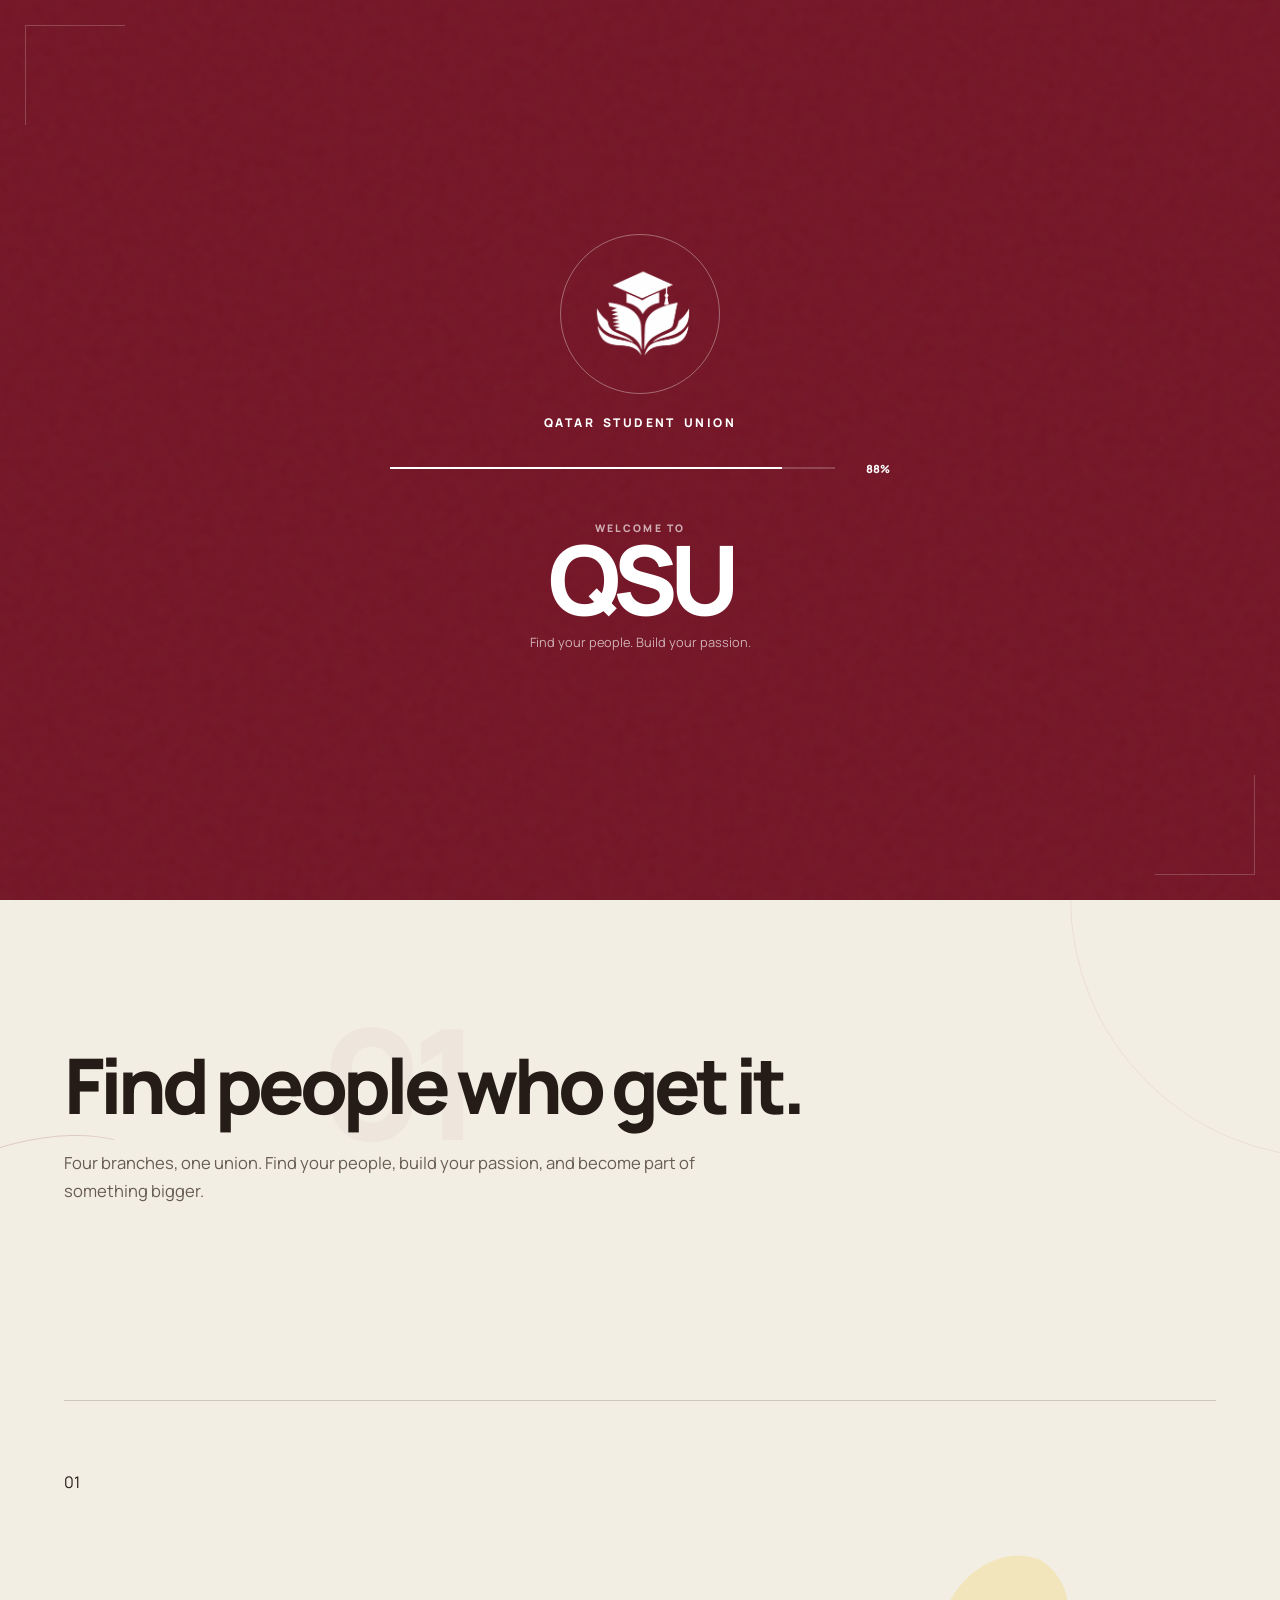
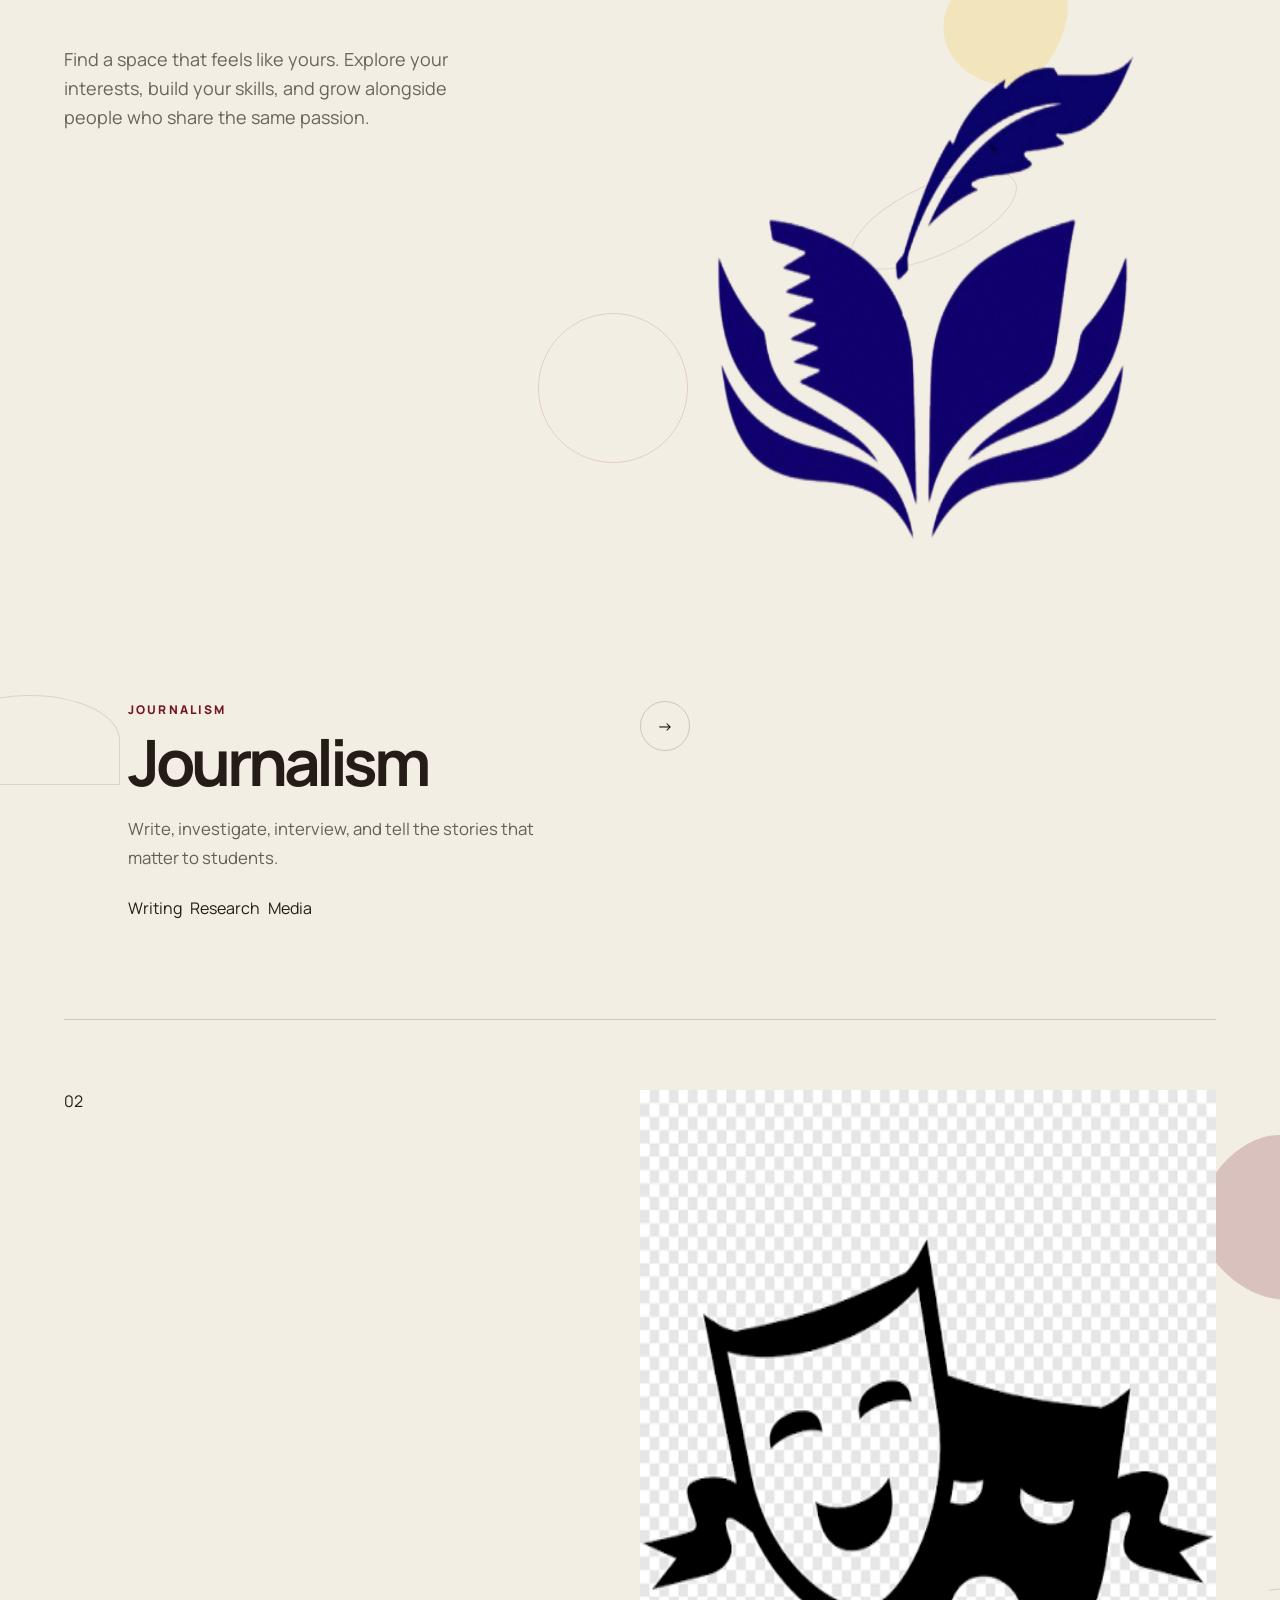
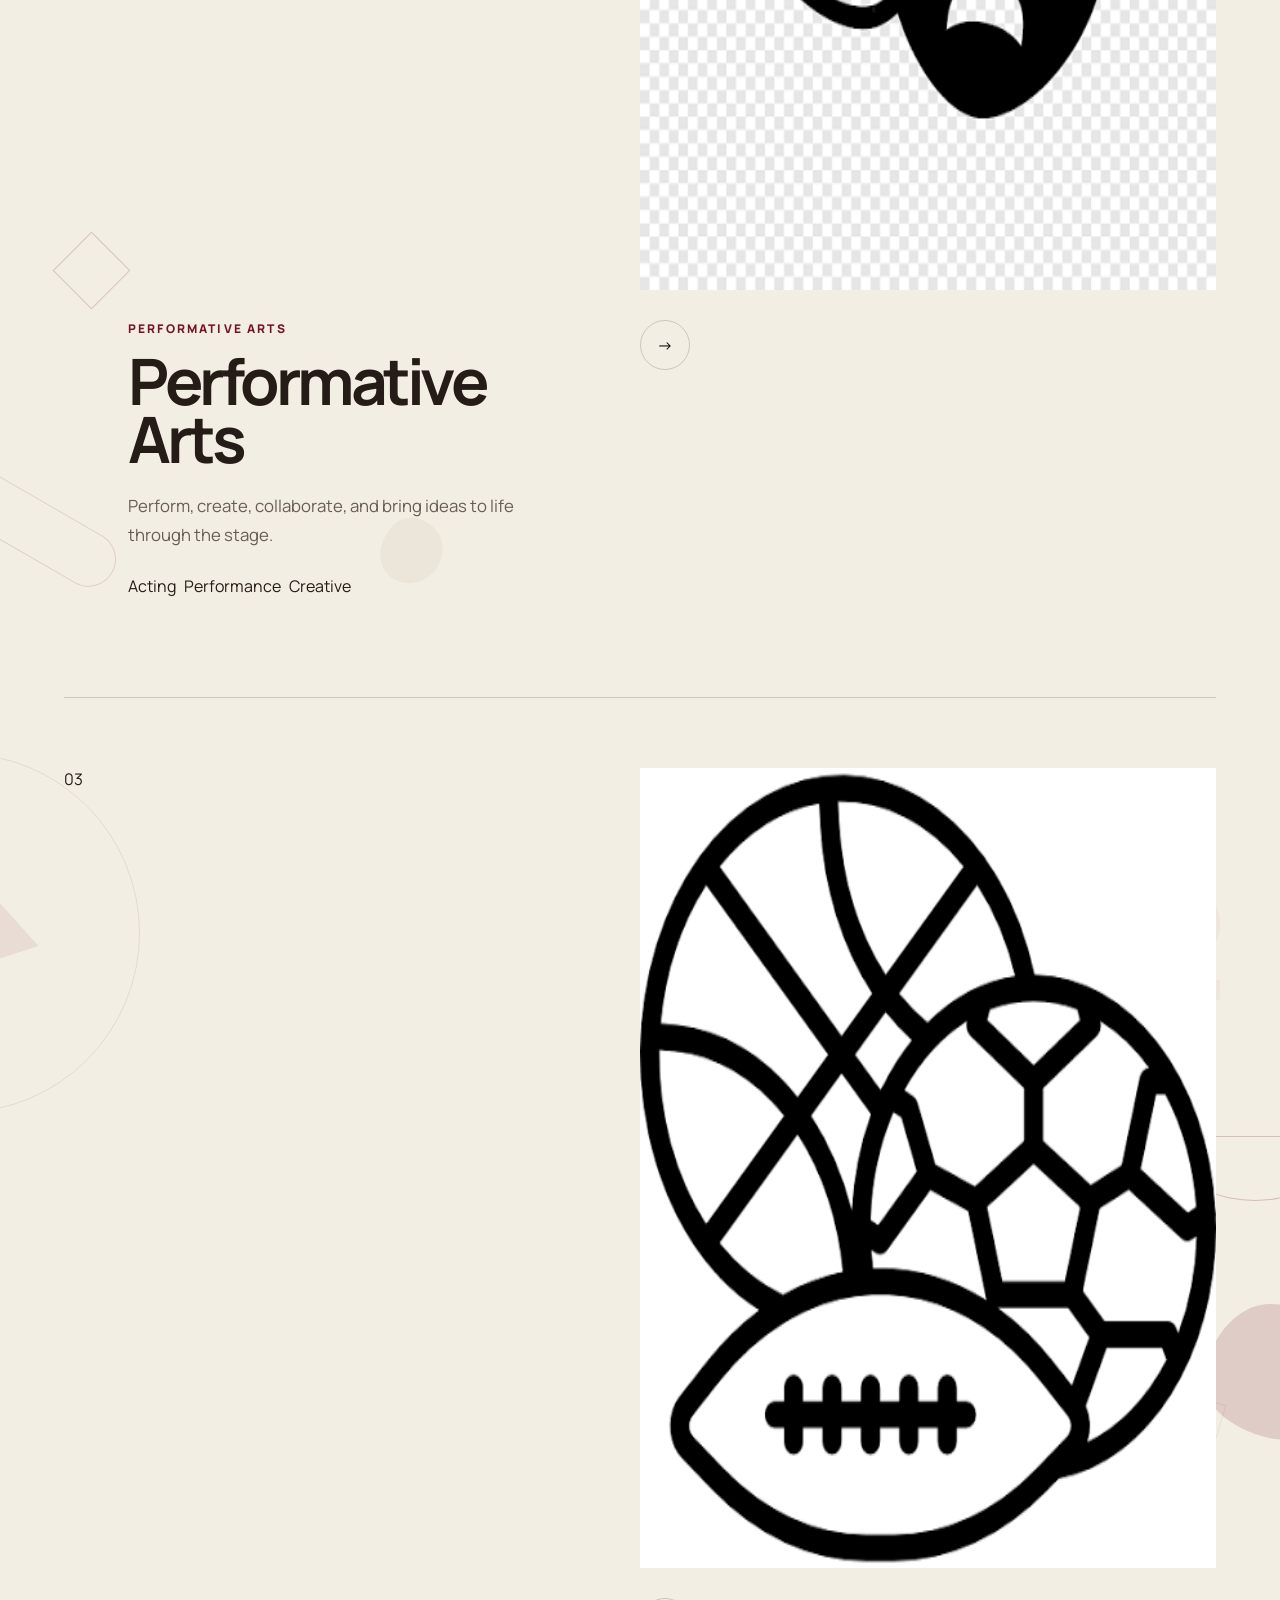
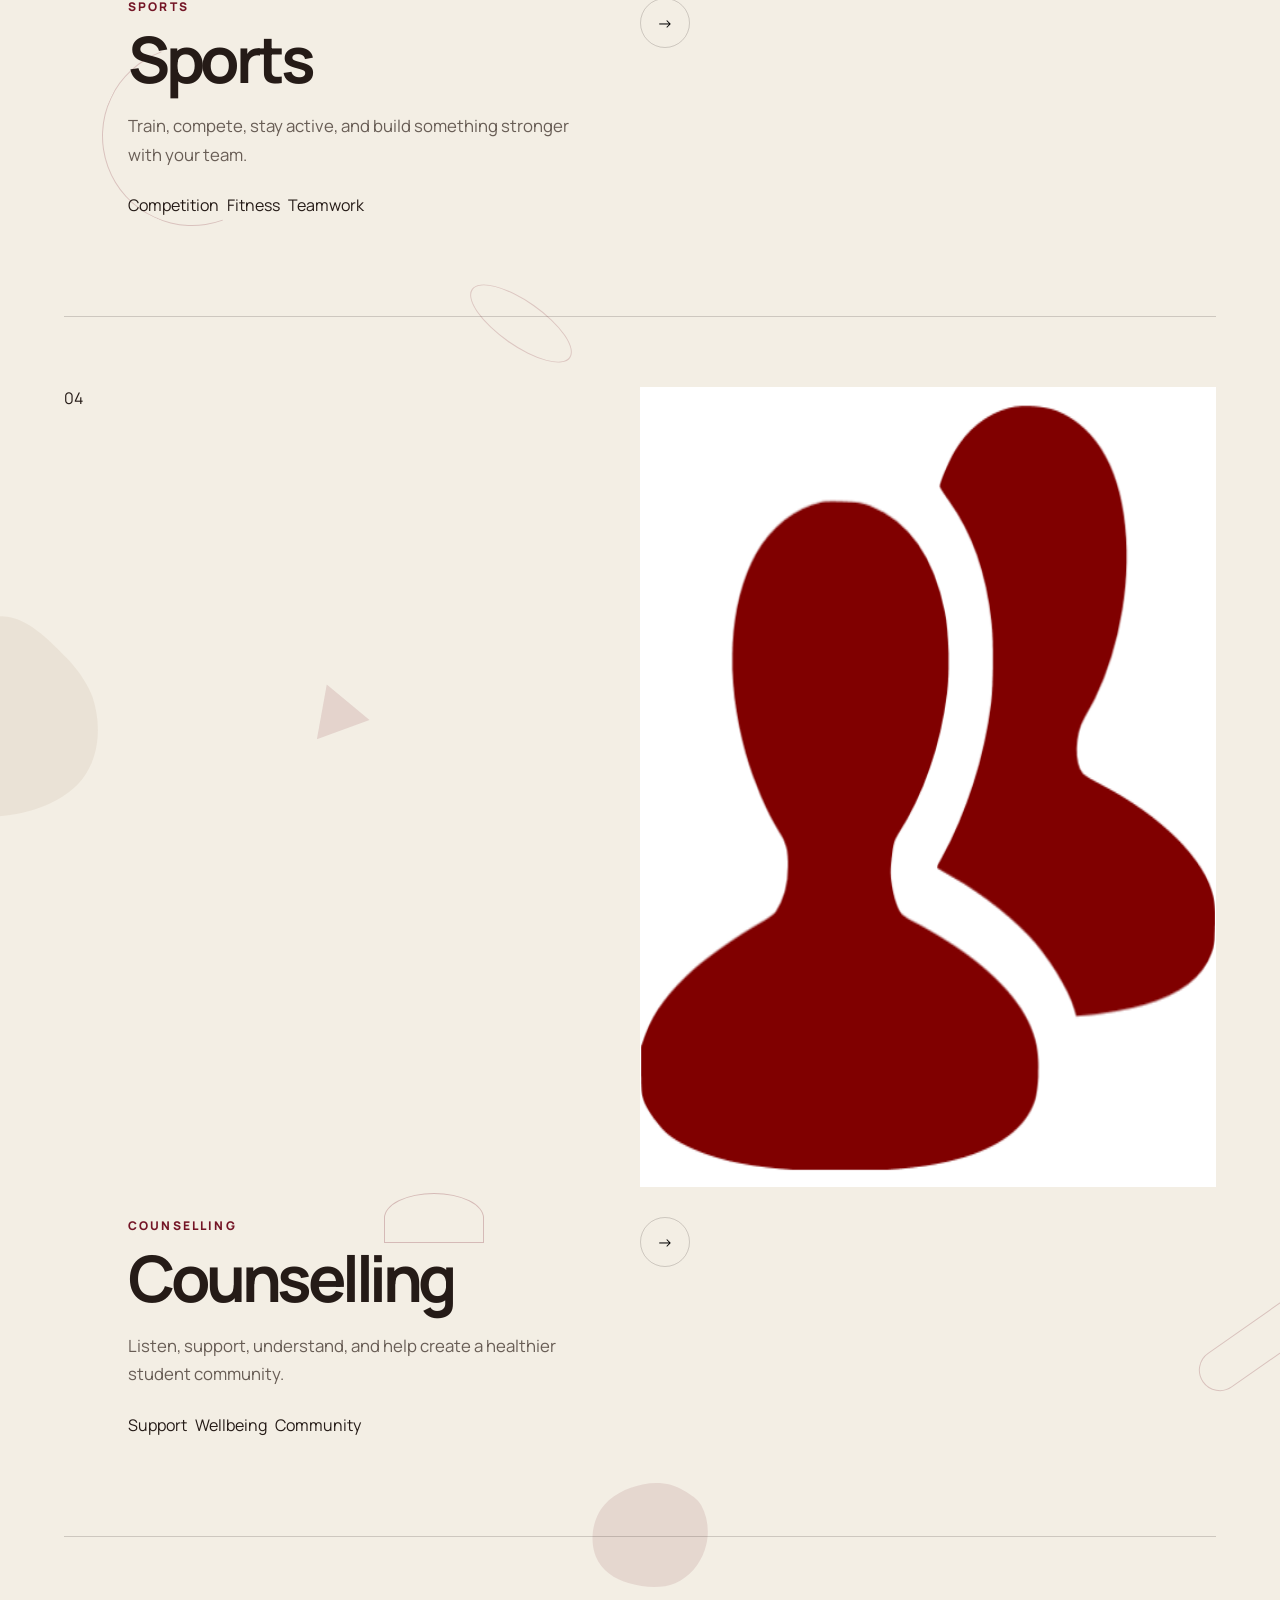
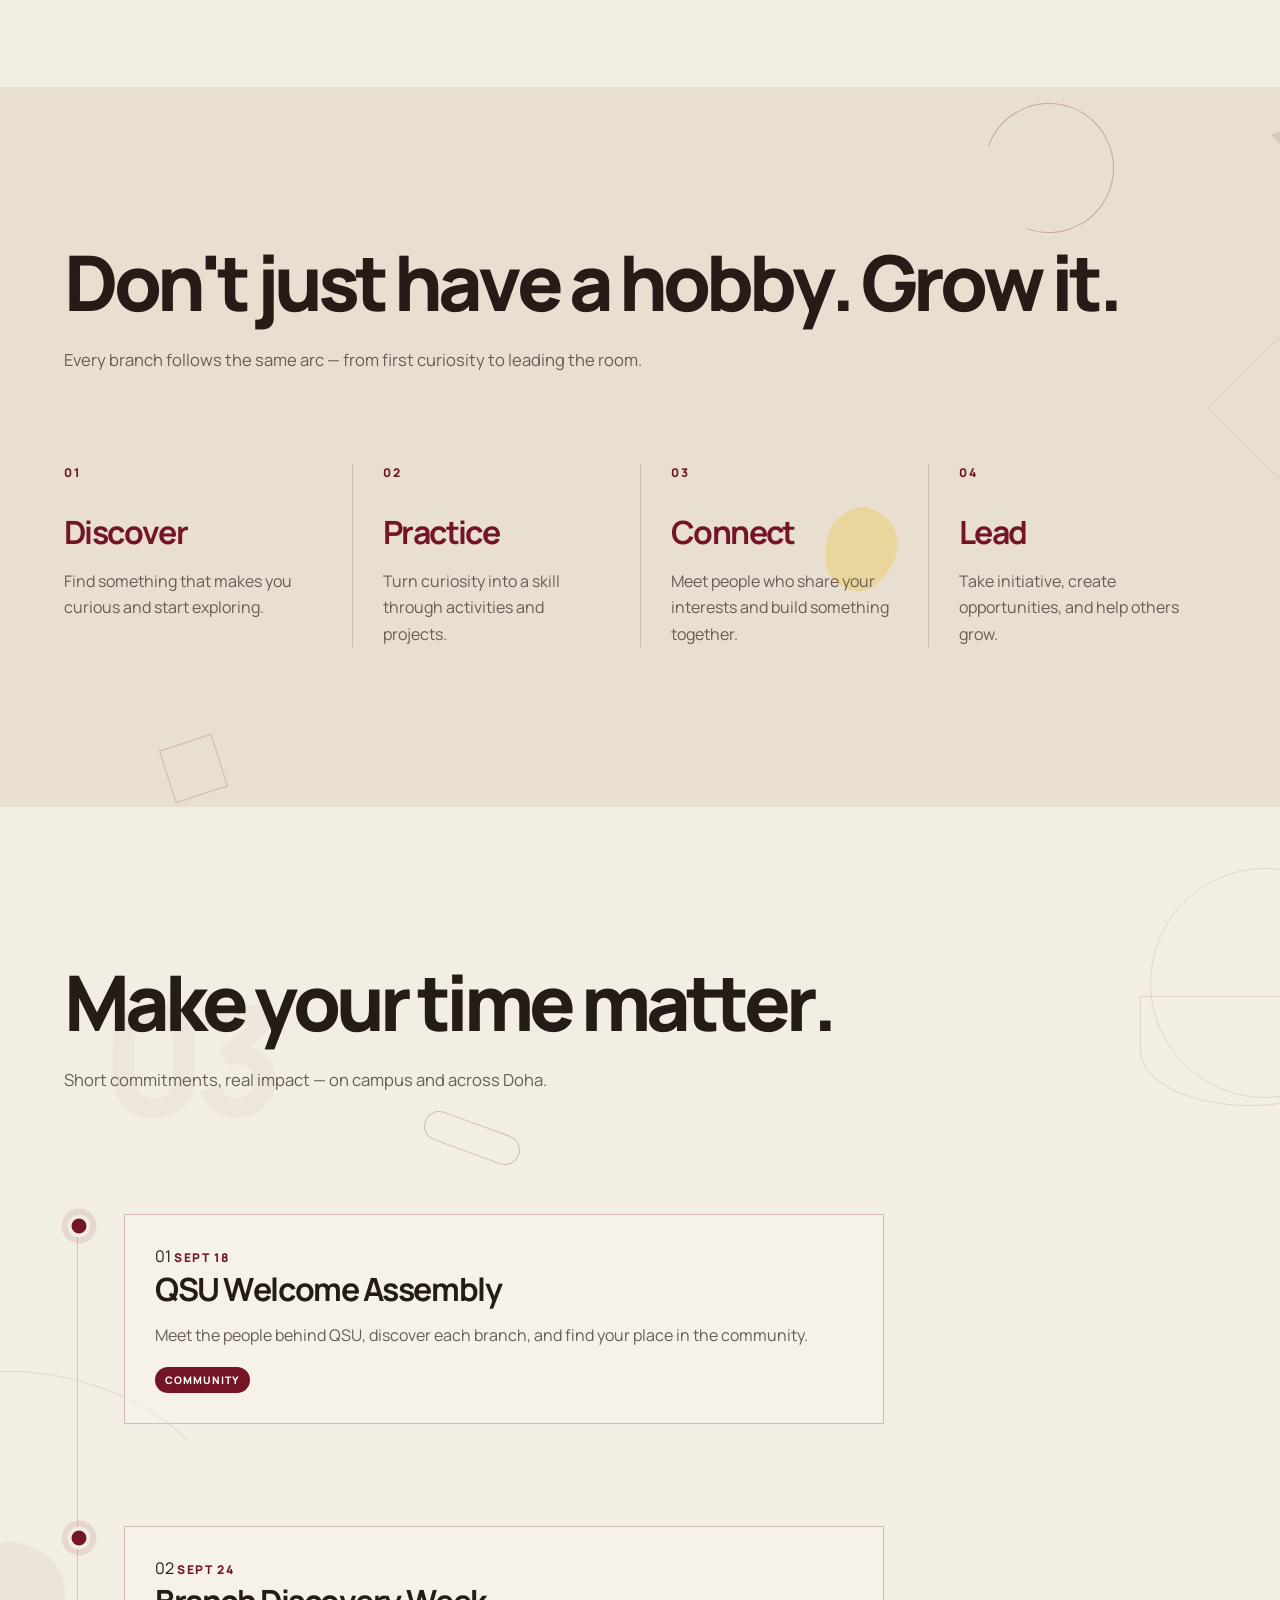
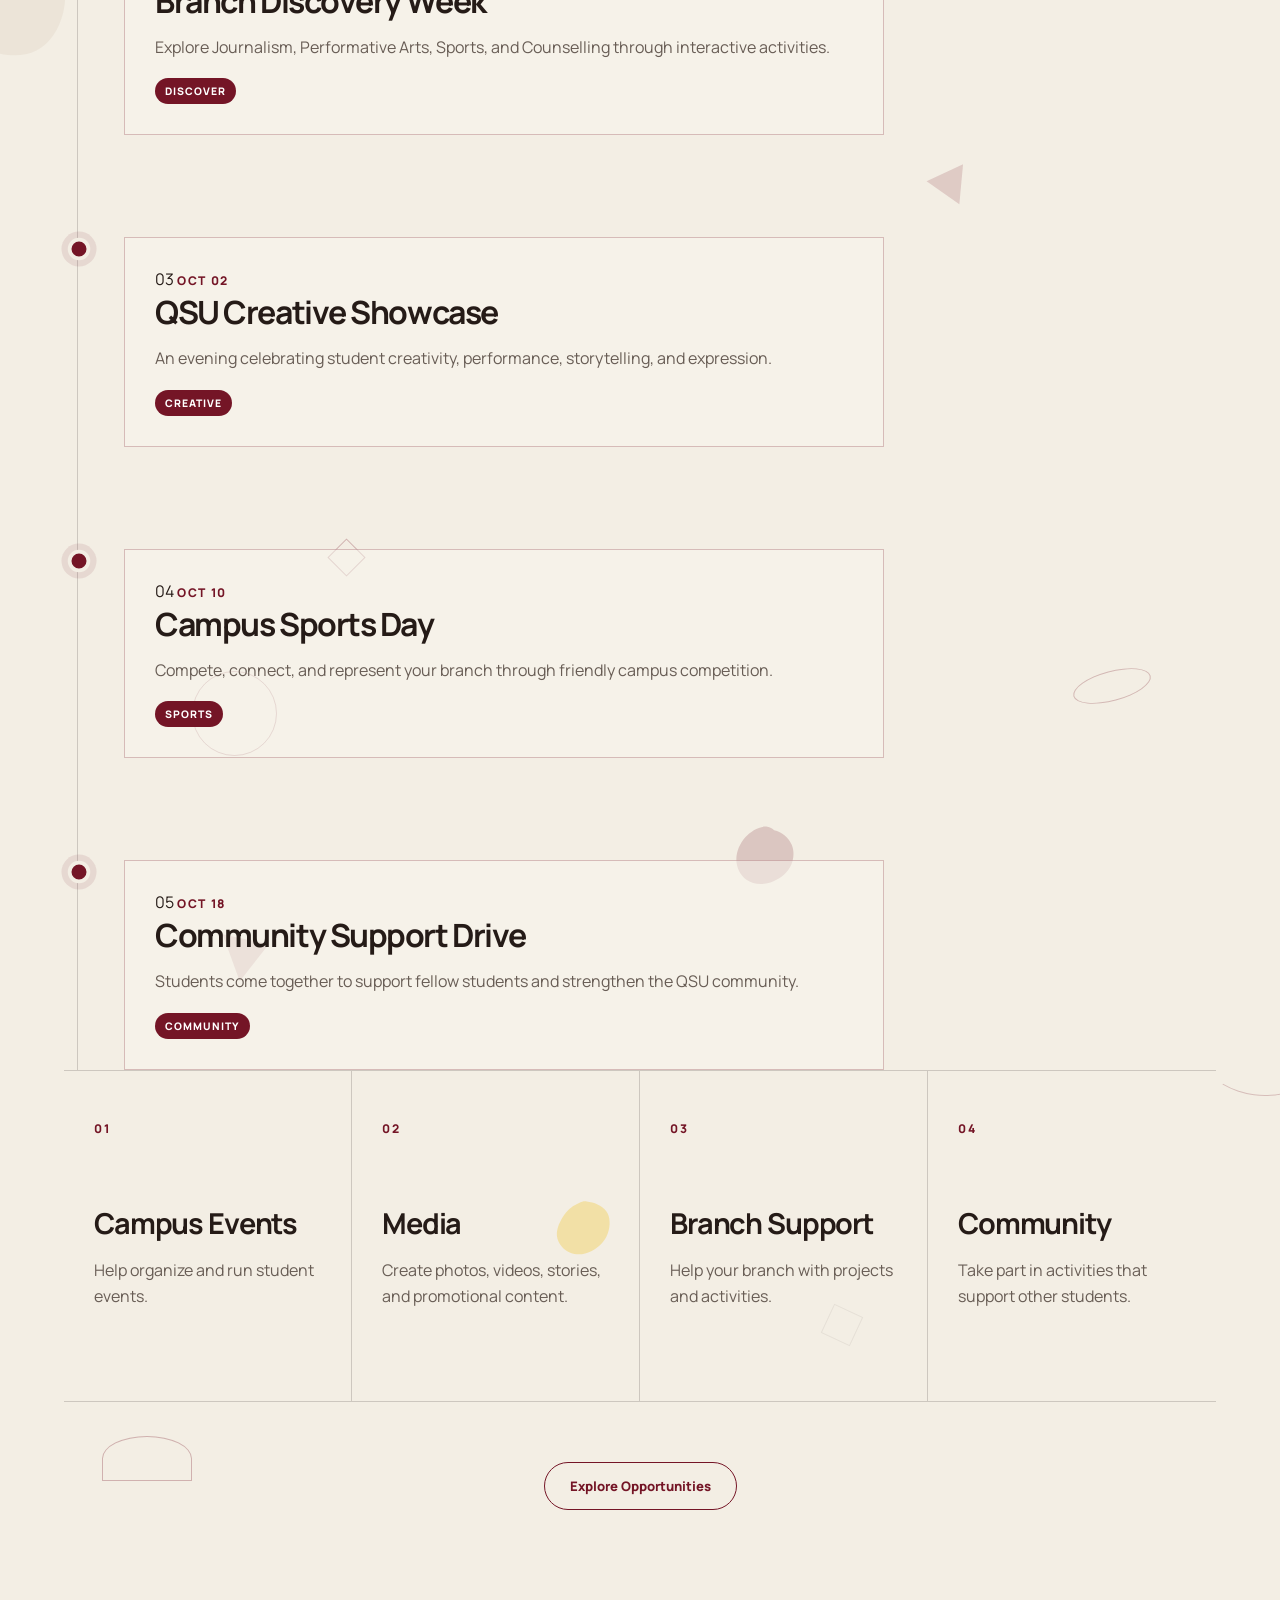
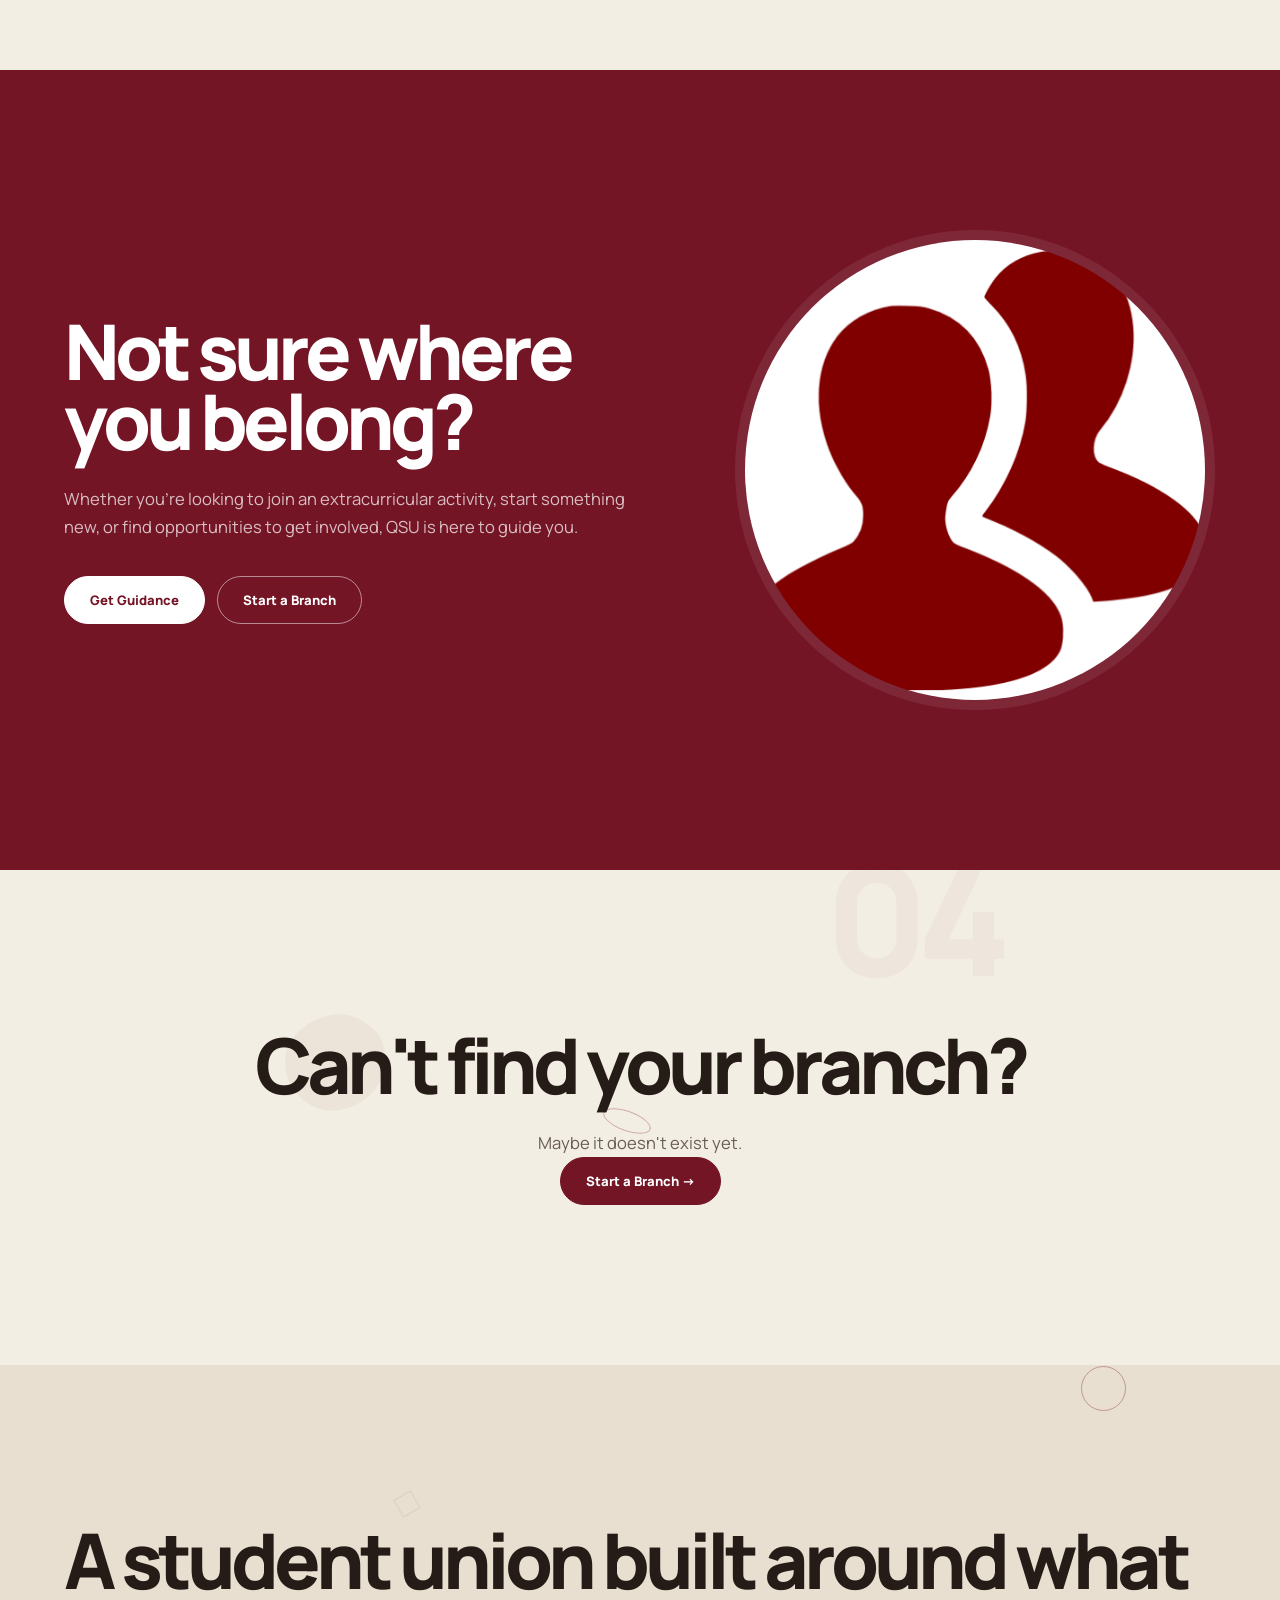
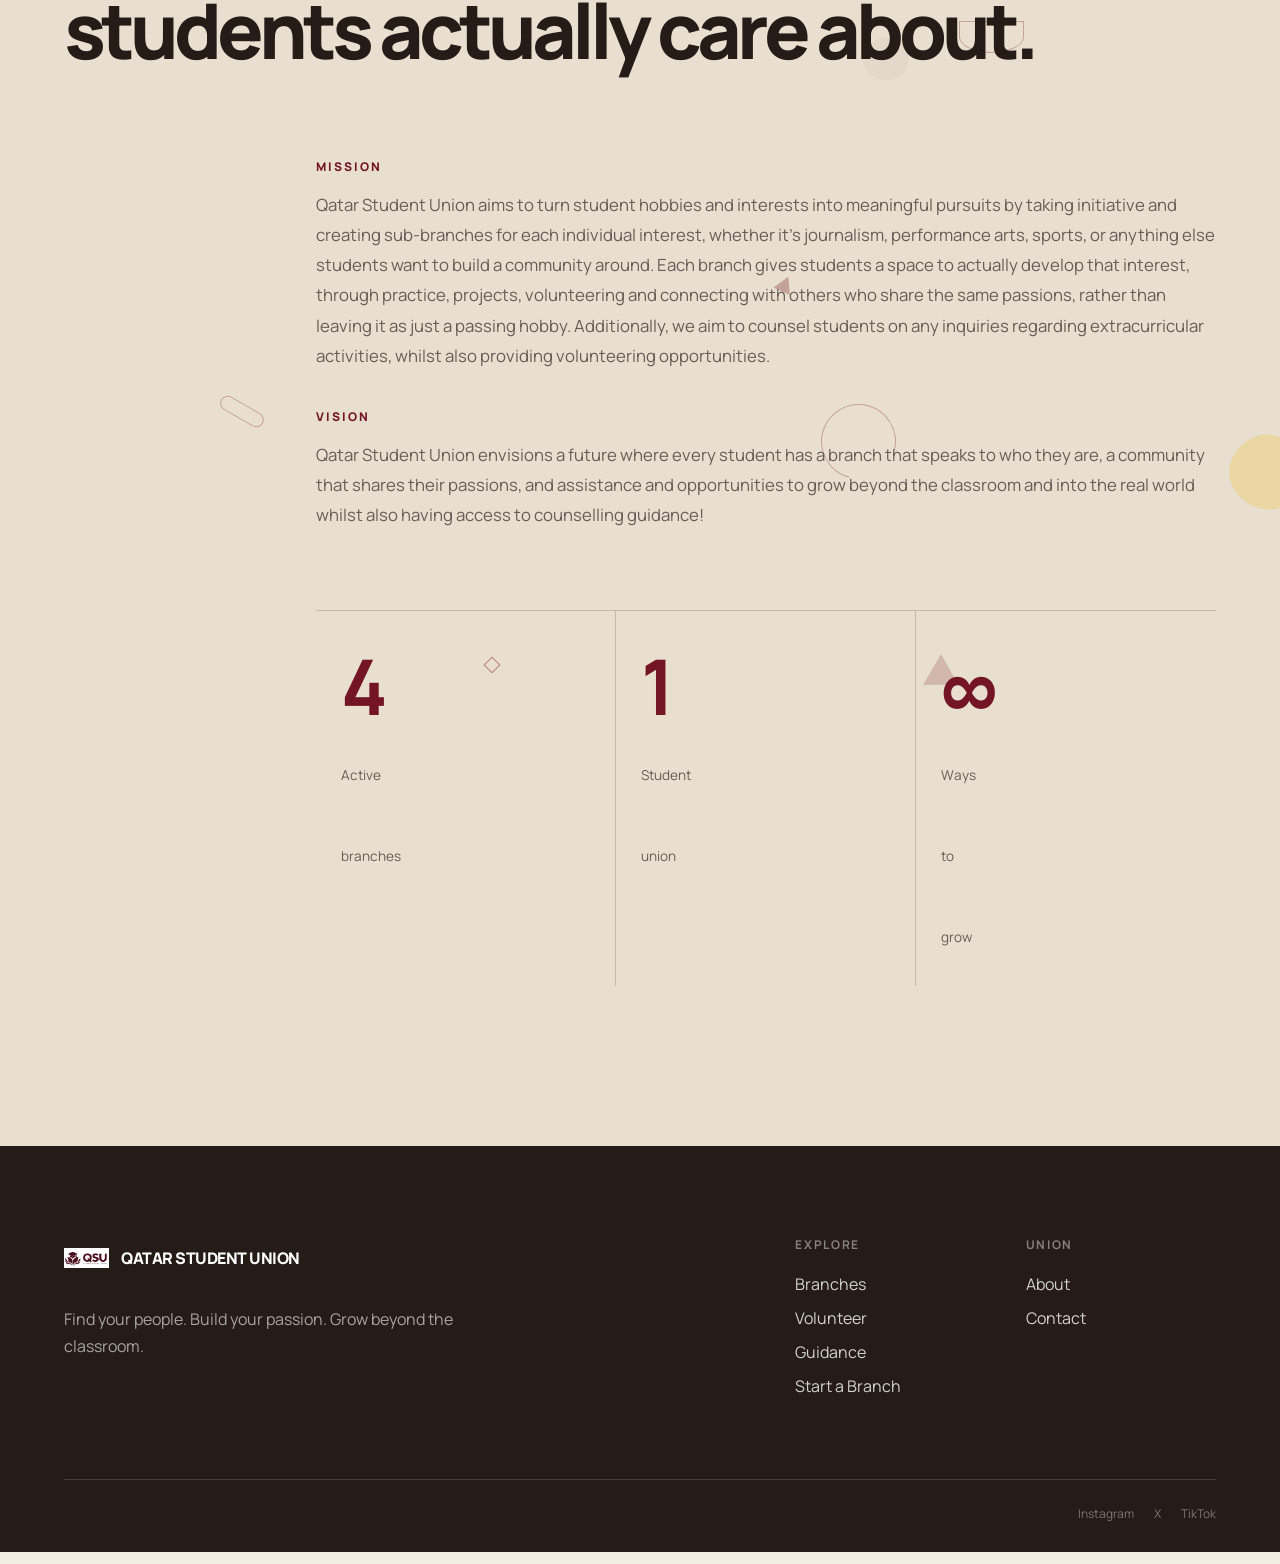
==== index.html @ dbc6dd06 "Add files via upload" ====
<!DOCTYPE html>
<html lang="en">
<head>
  <meta charset="UTF-8">
  <meta name="viewport" content="width=device-width, initial-scale=1.0">

  <title>Qatar Student Union — Find Your Branch</title>

  <link rel="preconnect" href="https://fonts.googleapis.com">
  <link rel="preconnect" href="https://fonts.gstatic.com" crossorigin>

  <link
    href="https://fonts.googleapis.com/css2?family=Manrope:wght@200..800&display=swap"
    rel="stylesheet"
  >

  <link rel="stylesheet" href="style.css">
</head>

<body>

 <!-- =========================================================
     QSU DECORATIVE GRAPHICS
========================================================= -->

<div class="qsu-decor" aria-hidden="true">

  <!-- =====================================================
       15 ORGANIC BLOBS
  ====================================================== -->

  <svg class="qsu-blob blob-01" viewBox="0 0 200 200">
    <path fill="#F1C21B"
      d="M27,-24C36,-18,45,-9,44,0C44,9,35,17,26,33C17,50,9,74,-5,80C-19,85,-39,71,-45,55C-51,39,-45,19,-44,0C-44,-18,-49,-37,-43,-43C-37,-49,-18,-42,-5,-38C9,-33,18,-30,27,-24Z"
      transform="translate(100 100)" />
  </svg>

  <svg class="qsu-blob blob-02" viewBox="0 0 200 200">
    <path fill="#741526"
      d="M38,-45C52,-34,65,-18,64,-1C63,16,48,32,32,43C16,54,-1,61,-17,56C-33,51,-47,34,-53,16C-59,-3,-57,-17,-48,-30C-39,-43,-23,-54,-5,-57C13,-60,25,-56,38,-45Z"
      transform="translate(100 100)" />
  </svg>

  <svg class="qsu-blob blob-03" viewBox="0 0 200 200">
    <path fill="#D8C9B8"
      d="M42,-48C57,-37,67,-20,66,-3C65,14,53,31,39,43C25,55,9,62,-9,61C-27,60,-47,51,-54,36C-61,21,-55,1,-50,-17C-45,-35,-41,-51,-29,-57C-17,-64,0,-61,16,-58C32,-55,42,-48,42,-48Z"
      transform="translate(100 100)" />
  </svg>

  <svg class="qsu-blob blob-04" viewBox="0 0 200 200">
    <path fill="#F1C21B"
      d="M48,-61C61,-49,69,-31,68,-14C67,4,58,21,46,36C34,51,19,63,1,63C-17,64,-37,54,-50,40C-63,26,-69,7,-65,-11C-61,-29,-47,-46,-30,-57C-13,-68,7,-73,25,-70C34,-68,42,-65,48,-61Z"
      transform="translate(100 100)" />
  </svg>

  <svg class="qsu-blob blob-05" viewBox="0 0 200 200">
    <path fill="#741526"
      d="M52,-48C66,-35,72,-17,70,2C68,21,58,40,42,49C26,59,5,59,-13,55C-31,51,-46,43,-53,29C-60,15,-59,-5,-53,-22C-47,-39,-36,-53,-21,-59C-6,-65,12,-64,28,-59C37,-56,46,-53,52,-48Z"
      transform="translate(100 100)" />
  </svg>

  <svg class="qsu-blob blob-06" viewBox="0 0 200 200">
    <path fill="#D8C9B8"
      d="M34,-49C47,-39,58,-27,61,-12C64,4,59,23,49,38C39,53,24,65,7,67C-10,69,-28,61,-41,50C-54,39,-61,26,-63,10C-65,-5,-62,-23,-51,-37C-40,-51,-22,-60,-6,-60C10,-60,21,-59,34,-49Z"
      transform="translate(100 100)" />
  </svg>

  <svg class="qsu-blob blob-07" viewBox="0 0 200 200">
    <path fill="#741526"
      d="M31,-41C43,-34,54,-22,56,-8C58,7,51,24,40,36C29,48,14,56,-3,57C-20,58,-39,50,-48,37C-57,24,-57,6,-51,-9C-45,-24,-33,-37,-19,-44C-5,-51,17,-48,31,-41Z"
      transform="translate(100 100)" />
  </svg>

  <svg class="qsu-blob blob-08" viewBox="0 0 200 200">
    <path fill="#F1C21B"
      d="M39,-54C51,-45,60,-31,63,-15C66,1,62,18,52,31C42,44,27,53,11,59C-5,65,-21,67,-35,59C-49,51,-61,33,-62,16C-63,-1,-54,-17,-44,-31C-34,-45,-21,-56,-5,-59C11,-62,27,-63,39,-54Z"
      transform="translate(100 100)" />
  </svg>

  <svg class="qsu-blob blob-09" viewBox="0 0 200 200">
    <path fill="#D8C9B8"
      d="M45,-51C58,-39,66,-22,66,-5C66,12,59,29,47,42C35,55,18,64,1,64C-16,64,-34,56,-46,43C-58,30,-64,12,-61,-5C-58,-22,-47,-37,-34,-48C-21,-59,-5,-65,10,-63C25,-61,36,-57,45,-51Z"
      transform="translate(100 100)" />
  </svg>

  <svg class="qsu-blob blob-10" viewBox="0 0 200 200">
    <path fill="#741526"
      d="M29,-37C42,-30,51,-17,53,-3C55,11,49,26,39,36C29,46,14,52,-2,53C-18,54,-34,48,-43,37C-52,26,-55,10,-51,-4C-47,-18,-37,-30,-25,-38C-13,-46,4,-51,17,-47C22,-45,26,-41,29,-37Z"
      transform="translate(100 100)" />
  </svg>

  <svg class="qsu-blob blob-11" viewBox="0 0 200 200">
    <path fill="#F1C21B"
      d="M51,-43C63,-30,68,-14,65,2C62,18,51,34,37,44C23,54,7,58,-9,55C-25,52,-41,42,-49,29C-57,16,-58,0,-53,-15C-48,-30,-37,-44,-23,-50C-9,-56,8,-54,23,-51C35,-48,43,-49,51,-43Z"
      transform="translate(100 100)" />
  </svg>

  <svg class="qsu-blob blob-12" viewBox="0 0 200 200">
    <path fill="#D8C9B8"
      d="M37,-50C50,-39,60,-25,62,-9C64,7,58,25,47,38C36,51,20,59,3,61C-14,63,-32,58,-44,46C-56,34,-62,15,-59,-2C-56,-19,-45,-35,-32,-46C-19,-57,-4,-63,11,-61C26,-59,30,-56,37,-50Z"
      transform="translate(100 100)" />
  </svg>

  <svg class="qsu-blob blob-13" viewBox="0 0 200 200">
    <path fill="#741526"
      d="M43,-56C58,-45,67,-28,69,-10C71,8,66,27,54,40C42,53,23,60,5,63C-13,66,-31,63,-44,51C-57,39,-65,17,-62,-2C-59,-21,-45,-38,-30,-49C-15,-60,1,-65,17,-63C27,-62,36,-61,43,-56Z"
      transform="translate(100 100)" />
  </svg>

  <svg class="qsu-blob blob-14" viewBox="0 0 200 200">
    <path fill="#F1C21B"
      d="M32,-45C46,-37,59,-24,61,-8C63,8,54,27,42,39C30,51,14,57,-2,59C-18,61,-35,57,-47,46C-59,35,-66,17,-62,1C-58,-15,-43,-29,-30,-38C-17,-47,-5,-50,8,-51C21,-52,22,-51,32,-45Z"
      transform="translate(100 100)" />
  </svg>

  <svg class="qsu-blob blob-15" viewBox="0 0 200 200">
    <path fill="#D8C9B8"
      d="M49,-42C62,-29,67,-11,64,6C61,23,49,39,35,48C21,57,4,60,-12,56C-28,52,-43,41,-51,28C-59,15,-60,-1,-55,-15C-50,-29,-39,-40,-25,-48C-11,-56,7,-60,22,-56C34,-53,42,-49,49,-42Z"
      transform="translate(100 100)" />
  </svg>


  <!-- =====================================================
       HUGE RINGS
  ====================================================== -->

  <span class="qsu-ring ring-01"></span>
  <span class="qsu-ring ring-02"></span>
  <span class="qsu-ring ring-03"></span>
  <span class="qsu-ring ring-04"></span>
  <span class="qsu-ring ring-05"></span>
  <span class="qsu-ring ring-06"></span>


  <!-- =====================================================
       ARCS
  ====================================================== -->

  <span class="qsu-arc arc-01"></span>
  <span class="qsu-arc arc-02"></span>
  <span class="qsu-arc arc-03"></span>
  <span class="qsu-arc arc-04"></span>
  <span class="qsu-arc arc-05"></span>
  <span class="qsu-arc arc-06"></span>
  <span class="qsu-arc arc-07"></span>
  <span class="qsu-arc arc-08"></span>


  <!-- =====================================================
       HALF CIRCLES
  ====================================================== -->

  <span class="qsu-half half-01"></span>
  <span class="qsu-half half-02"></span>
  <span class="qsu-half half-03"></span>
  <span class="qsu-half half-04"></span>
  <span class="qsu-half half-05"></span>
  <span class="qsu-half half-06"></span>


  <!-- =====================================================
       DIAMONDS
  ====================================================== -->

  <span class="qsu-diamond diamond-01"></span>
  <span class="qsu-diamond diamond-02"></span>
  <span class="qsu-diamond diamond-03"></span>
  <span class="qsu-diamond diamond-04"></span>
  <span class="qsu-diamond diamond-05"></span>
  <span class="qsu-diamond diamond-06"></span>


  <!-- =====================================================
       TRIANGLES
  ====================================================== -->

  <span class="qsu-triangle triangle-01"></span>
  <span class="qsu-triangle triangle-02"></span>
  <span class="qsu-triangle triangle-03"></span>
  <span class="qsu-triangle triangle-04"></span>
  <span class="qsu-triangle triangle-05"></span>


  <!-- =====================================================
       CAPSULES / OVALS
  ====================================================== -->

  <span class="qsu-capsule capsule-01"></span>
  <span class="qsu-capsule capsule-02"></span>
  <span class="qsu-capsule capsule-03"></span>
  <span class="qsu-capsule capsule-04"></span>
  <span class="qsu-capsule capsule-05"></span>


  <!-- =====================================================
       SQUARES / BOXES
  ====================================================== -->

  <span class="qsu-square square-01"></span>
  <span class="qsu-square square-02"></span>
  <span class="qsu-square square-03"></span>
  <span class="qsu-square square-04"></span>


  <!-- =====================================================
       ABSTRACT OVALS
  ====================================================== -->

  <span class="qsu-oval oval-01"></span>
  <span class="qsu-oval oval-02"></span>
  <span class="qsu-oval oval-03"></span>
  <span class="qsu-oval oval-04"></span>


  <!-- =====================================================
       WEDGES
  ====================================================== -->

  <span class="qsu-wedge wedge-01"></span>
  <span class="qsu-wedge wedge-02"></span>
  <span class="qsu-wedge wedge-03"></span>
  <span class="qsu-wedge wedge-04"></span>


  <!-- =====================================================
       EDITORIAL NUMBERS
  ====================================================== -->

  <span class="qsu-number number-01">01</span>
  <span class="qsu-number number-02">02</span>
  <span class="qsu-number number-03">03</span>
  <span class="qsu-number number-04">04</span>


</div>
<!-- =========================================================
     QSU LOADING INTRO
========================================================= -->

<div class="qsu-loader" id="qsuLoader">

  <div class="qsu-loader__noise"></div>

  <div class="qsu-loader__content">

    <div class="qsu-loader__logo-wrap">

      <div class="qsu-loader__ring"></div>

      <!-- Dim logo underneath -->
      <img
        src="White_logo.png"
        alt="QSU"
        class="qsu-loader__logo qsu-loader__logo-base"
      >

      <!-- Animated filling logo -->
      <div class="qsu-loader__logo-fill">
        <img
          src="QSU_LOGO_NO_TEXT-removebg-preview.png"
          alt=""
          class="qsu-loader__logo qsu-loader__logo-filled"
        >
      </div>

    </div>

    <div class="qsu-loader__name">
      <span>QATAR</span>
      <span>STUDENT</span>
      <span>UNION</span>
    </div>

    <div class="qsu-loader__progress">

      <div class="qsu-loader__progress-track">
        <span></span>
      </div>

      <div class="qsu-loader__percent">0%</div>

    </div>

    <div class="qsu-loader__welcome">

      <span class="qsu-loader__welcome-small">
        WELCOME TO
      </span>

      <span class="qsu-loader__welcome-big">
        QSU
      </span>

      <span class="qsu-loader__welcome-sub">
        Find your people. Build your passion.
      </span>

    </div>

  </div>

  <div class="qsu-loader__corner qsu-loader__corner--tl"></div>
  <div class="qsu-loader__corner qsu-loader__corner--br"></div>

</div>


<!-- =========================================================
     NAVIGATION
========================================================= -->

<nav class="nav" id="nav">

  <a href="#top" class="nav__mark">

    <img
      src="QSU_LOGO_NO_TEXT-removebg-preview.png"
      alt="Qatar Student Union"
      class="nav__logo"
    >

    <span>QSU</span>

  </a>


  <ul class="nav__links">

    <li>
      <a href="#branches">Branches</a>
    </li>

    <li>
      <a href="#about">About</a>
    </li>

    <li>
      <a href="#volunteer">Volunteer</a>
    </li>

    <li>
      <a href="#guidance">Guidance</a>
    </li>

    <li>
      <a href="#contact">Contact</a>
    </li>

  </ul>


  <div class="nav__actions">

    <button
      class="icon-btn"
      id="findBtn"
      aria-label="Find your branch"
    >

      <svg viewBox="0 0 24 24" aria-hidden="true">
        <circle cx="11" cy="11" r="6"></circle>
        <path d="M16 16L21 21"></path>
      </svg>

    </button>


    <button
      class="icon-btn nav__burger"
      id="burgerBtn"
      aria-label="Open menu"
    >

      <svg viewBox="0 0 24 24" aria-hidden="true">
        <path d="M4 7H20"></path>
        <path d="M4 12H20"></path>
        <path d="M4 17H20"></path>
      </svg>

    </button>

  </div>

</nav>


<!-- =========================================================
     MOBILE MENU
========================================================= -->

<div class="mobile-menu" id="mobileMenu">

  <button
    class="icon-btn mobile-menu__close"
    id="mobileClose"
    aria-label="Close menu"
  >

    <svg viewBox="0 0 24 24" aria-hidden="true">
      <path d="M5 5L19 19"></path>
      <path d="M19 5L5 19"></path>
    </svg>

  </button>


  <a href="#branches" class="mob-link">
    Branches
  </a>

  <a href="#about" class="mob-link">
    About
  </a>

  <a href="#volunteer" class="mob-link">
    Volunteer
  </a>

  <a href="#guidance" class="mob-link">
    Guidance
  </a>

  <a href="#contact" class="mob-link">
    Contact
  </a>

</div>


<!-- =========================================================
     HERO
========================================================= -->

<section class="hero" id="top">

  <!-- TOP LABEL -->
  <div class="hero__eyebrow" data-char-motion>
    Qatar Student Union
  </div>


  <!-- BRANCH NAVIGATION -->
  <button
    class="hero__arrow hero__arrow--prev"
    id="prevBranch"
    type="button"
    aria-label="Previous branch"
  >
    ←
  </button>

  <button
    class="hero__arrow hero__arrow--next"
    id="nextBranch"
    type="button"
    aria-label="Next branch"
  >
    →
  </button>


  <!-- BRANCH NAME -->
  <div
    class="hero__type"
    id="heroType"
    data-char-motion
  >
    JOURNALISM
  </div>


  <!-- IMAGE + CIRCLE -->
  <div class="hero__visual">

    <div class="hero__circle">

      <img
        id="heroBranchImage"
        class="hero__branch-image"
        data-parallax="0.025"
        src="Journa.png"
        alt="Journalism"
      >

    </div>

  </div>


  <!-- DESCRIPTION -->
  <div
    class="hero__desc"
    id="heroDesc"
    data-char-motion
  >
    Turn curiosity into stories people actually want to read.
  </div>


  <!-- BRANCH DOTS -->
  <div
    class="hero__dots"
    id="heroDots"
  ></div>


  <!-- CTA -->
  <button
    class="hero__find"
    id="findMyBranchBtn"
    type="button"
  >
    Find My Branch
  </button>


  <!-- SUBTEXT -->
  <div
    class="hero__sub"
    data-char-motion
  >
    Four branches. One student community.
  </div>


  <!-- DECORATION -->
  <div
    class="hero-shape hero-shape--circle"
  ></div>

  <div
    class="hero-shape hero-shape--dot"
  ></div>

</section>


<!-- =========================================================
     BRANCHES
========================================================= -->

<section id="branches">

  <div class="wrap">

    <div class="section-head reveal">

      <h2 data-char-motion>
        Find people who get it.
      </h2>

      <p class="fade-only">
        Four branches, one union. Find your people, build your passion,
        and become part of something bigger.
      </p>

    </div>

<p class="branches-intro-Journalism fade-only">
  Find a space that feels like yours. Explore your interests,
  build your skills, and grow alongside people who share the same passion.
</p>

    <!-- JS generates the four branch rows -->

    <div
      class="branches-list"
      id="branchesList"
    ></div>

  </div>

</section>


<!-- =========================================================
     JOURNEY
========================================================= -->

<section id="journey">

  <div class="wrap">

    <div class="journey reveal">

      <div class="section-head">

        <h2 data-char-motion>
          Don't just have a hobby. Grow it.
        </h2>

        <p class="fade-only">
          Every branch follows the same arc — from first curiosity
          to leading the room.
        </p>

      </div>


      <!-- JS generates journey steps -->

      <div
        class="journey-track"
        id="journeyTrack"
      ></div>

    </div>

  </div>

</section>


<!-- =========================================================
     VOLUNTEER
========================================================= -->

<section id="volunteer">

  <div class="wrap">

    <div class="section-head reveal">

      <h2 data-char-motion>
        Make your time matter.
      </h2>

      <p class="fade-only">
        Short commitments, real impact — on campus and across Doha.
      </p>

    </div>

  </div>


  <div class="wrap">

    <!-- JS generates volunteer cards -->

    <div
      class="vol-strip"
      id="volStrip"
    ></div>


    <!-- Event timeline is generated by JS -->

    <div class="section-cta-row reveal">

      <button
        class="pill-btn ghost"
        id="exploreVolBtn"
      >
        Explore Opportunities
      </button>

    </div>

  </div>

</section>


<!-- =========================================================
     GUIDANCE
========================================================= -->

<section id="guidance">

  <div class="wrap">

    <div class="guidance reveal">

      <div>

        <h2 data-char-motion>
          Not sure where you belong?
        </h2>

        <p class="fade-only">
          Whether you're looking to join an extracurricular activity,
          start something new, or find opportunities to get involved,
          QSU is here to guide you.
        </p>


        <div class="guidance__actions">

          <button
            class="pill-btn"
            id="getGuidanceBtn"
          >
            Get Guidance
          </button>

          <button
            class="pill-btn ghost"
            id="startBranchBtn2"
          >
            Start a Branch
          </button>

        </div>

      </div>


      <div class="guidance__visual">

        <img
          src="images.png"
          alt="Counselling"
        >

      </div>

    </div>

  </div>

</section>


<!-- =========================================================
     START A BRANCH
========================================================= -->

<section id="start">

  <div class="wrap">

    <div class="start-branch reveal">

      <h2 data-char-motion>
        Can't find your branch?
      </h2>

      <p data-char-motion>
        Maybe it doesn't exist yet.
      </p>


      <button
        class="pill-btn"
        id="startBranchBtn"
      >
        Start a Branch →
      </button>

    </div>

  </div>

</section>


<!-- =========================================================
     ABOUT
========================================================= -->

<section id="about">

  <div class="wrap">

    <div class="about reveal">

      <h2 data-char-motion>
        A student union built around what students actually care about.
      </h2>


      <div class="about-copy">

        <p data-char-motion>
          Mission
        </p>


        <p class="fade-only">
          Qatar Student Union aims to turn student hobbies and interests
          into meaningful pursuits by taking initiative and creating
          sub-branches for each individual interest, whether it's
          journalism, performance arts, sports, or anything else students
          want to build a community around. Each branch gives students
          a space to actually develop that interest, through practice,
          projects, volunteering and connecting with others who share
          the same passions, rather than leaving it as just a passing
          hobby. Additionally, we aim to counsel students on any
          inquiries regarding extracurricular activities, whilst also
          providing volunteering opportunities.
        </p>


        <p data-char-motion>
          Vision
        </p>


        <p class="fade-only">
          Qatar Student Union envisions a future where every student has
          a branch that speaks to who they are, a community that shares
          their passions, and assistance and opportunities to grow beyond
          the classroom and into the real world whilst also having access
          to counselling guidance!
        </p>


        <div class="about-stats">

          <div>

            <b>4</b>

            <span data-char-motion>
              Active branches
            </span>

          </div>


          <div>

            <b>1</b>

            <span data-char-motion>
              Student union
            </span>

          </div>


          <div>

            <b>∞</b>

            <span data-char-motion>
              Ways to grow
            </span>

          </div>

        </div>

      </div>

    </div>

  </div>

</section>


<!-- =========================================================
     FOOTER
========================================================= -->

<footer id="contact">

  <div class="wrap">

    <div class="footer-top">

      <div class="footer-brand">

        <a
          href="#top"
          class="nav__mark"
        >

          <img
            src="QSU_LOGO_AND_TEXT.png"
            alt="Qatar Student Union"
            class="nav__logo"
          >

          <span>
            QATAR STUDENT UNION
          </span>

        </a>


        <p data-char-motion>
          Find your people. Build your passion.
          Grow beyond the classroom.
        </p>

      </div>


      <div class="footer-links">

        <div class="footer-col">

          <h4 data-char-motion>
            Explore
          </h4>

          <ul>

            <li>
              <a href="#branches">
                Branches
              </a>
            </li>

            <li>
              <a href="#volunteer">
                Volunteer
              </a>
            </li>

            <li>
              <a href="#guidance">
                Guidance
              </a>
            </li>

            <li>
              <a href="#start">
                Start a Branch
              </a>
            </li>

          </ul>

        </div>


        <div class="footer-col">

          <h4 data-char-motion>
            Union
          </h4>

          <ul>

            <li>
              <a href="#about">
                About
              </a>
            </li>

            <li>
              <a href="#contact">
                Contact
              </a>
            </li>

          </ul>

        </div>

      </div>

    </div>


    <div class="footer-bottom">

      <span data-char-motion>
        © 2026 Qatar Student Union. Student-run, always.
      </span>


      <div class="socials">

        <a
          href="#"
          aria-label="Instagram"
        >
          Instagram
        </a>

        <a
          href="#"
          aria-label="X"
        >
          X
        </a>

        <a
          href="#"
          aria-label="TikTok"
        >
          TikTok
        </a>

      </div>

    </div>

  </div>

</footer>


<!-- =========================================================
     FIND YOUR BRANCH MODAL
========================================================= -->

<div
  class="modal-overlay"
  id="findModal"
  aria-hidden="true"
>

  <div class="modal">

    <button
      class="modal__close"
      data-close
      aria-label="Close"
    >
      ×
    </button>


    <div class="quiz-progress">

      <span id="qp1"></span>
      <span id="qp2"></span>
      <span id="qp3"></span>

    </div>


    <!-- STEP 1 -->

    <div
      class="quiz-step"
      id="qStep1"
    >

      <span class="modal__eyebrow">
        FIND YOUR BRANCH
      </span>

      <h2 data-char-motion>
        What makes you curious?
      </h2>

      <p data-char-motion>
        Pick the option that feels closest to you.
      </p>


      <div class="quiz-options">

        <button
          class="quiz-opt"
          data-answer="create"
        >
          Creating things
        </button>

        <button
          class="quiz-opt"
          data-answer="perform"
        >
          Performing
        </button>

        <button
          class="quiz-opt"
          data-answer="compete"
        >
          Competition
        </button>

        <button
          class="quiz-opt"
          data-answer="discover"
        >
          Discovering things
        </button>

        <button
          class="quiz-opt"
          data-answer="build"
        >
          Building ideas
        </button>

        <button
          class="quiz-opt"
          data-answer="help"
        >
          Helping people
        </button>

      </div>

    </div>


    <!-- STEP 2 -->

    <div
      class="quiz-step"
      id="qStep2"
      hidden
    >

      <span class="modal__eyebrow">
        ONE MORE THING
      </span>

      <h2 data-char-motion>
        What do you want to do with it?
      </h2>

      <p data-char-motion>
        This helps us match you with the right branch.
      </p>


      <div class="quiz-options">

        <button
          class="quiz-opt"
          data-answer="learn"
        >
          Learn
        </button>

        <button
          class="quiz-opt"
          data-answer="practice"
        >
          Practice
        </button>

        <button
          class="quiz-opt"
          data-answer="create"
        >
          Create
        </button>

        <button
          class="quiz-opt"
          data-answer="lead"
        >
          Lead
        </button>

        <button
          class="quiz-opt"
          data-answer="volunteer"
        >
          Volunteer
        </button>

      </div>

    </div>


    <!-- STEP 3 -->

    <div
      class="quiz-step"
      id="qStep3"
      hidden
    >

      <div class="result-icon">

        <img
          id="resultIcon"
          src="QSU_LOGO_NO_TEXT-removebg-preview.png"
          alt=""
        >

      </div>


      <span class="modal__eyebrow">
        YOUR MATCH
      </span>


      <h2 id="resultTitle">
        Journalism
      </h2>


      <p id="resultQuote">
        Turn curiosity into stories people actually want to read.
      </p>


      <div class="result-stats">

        <div>
          <b id="resultActivities">0</b>
          <span>Activities</span>
        </div>

        <div>
          <b id="resultEvents">0</b>
          <span>Events</span>
        </div>

        <div>
          <b id="resultVol">0</b>
          <span>Volunteer</span>
        </div>

      </div>


      <div class="result-actions">

        <button
          class="pill-btn"
          id="exploreResultBtn"
        >
          Explore Branch
        </button>


        <a
          class="pill-btn ghost"
          id="resultFormLink"
          href="#"
          target="_blank"
          rel="noopener"
        >
          Sign Up
        </a>

      </div>


      <span
        id="resultName2"
        hidden
      ></span>

    </div>

  </div>

</div>


<!-- =========================================================
     GUIDANCE MODAL
========================================================= -->

<div
  class="modal-overlay"
  id="guidanceModal"
  aria-hidden="true"
>

  <div class="modal">

    <button
      class="modal__close"
      data-close
      aria-label="Close"
    >
      ×
    </button>


    <span class="modal__eyebrow">
      QSU GUIDANCE
    </span>


    <h2 data-char-motion>
      What can we help you with?
    </h2>


    <div class="guidance-options">

      <button class="guidance-opt">
        Join a branch
      </button>

      <button class="guidance-opt">
        Start a branch
      </button>

      <button class="guidance-opt">
        Find volunteering
      </button>

      <button class="guidance-opt">
        Find extracurricular activities
      </button>

      <button class="guidance-opt">
        General question
      </button>

    </div>

  </div>

</div>


<!-- =========================================================
     START BRANCH MODAL
========================================================= -->

<div
  class="modal-overlay"
  id="startModal"
  aria-hidden="true"
>

  <div class="modal">

    <button
      class="modal__close"
      data-close
      aria-label="Close"
    >
      ×
    </button>


    <div id="startFormContainer">

      <span class="modal__eyebrow">
        START A BRANCH
      </span>


      <h2 data-char-motion>
        Build something students need.
      </h2>


      <p data-char-motion>
        Tell us about the branch you want to create.
      </p>


      <form id="startForm">

        <label for="bName">
          Branch name
        </label>

        <input
          id="bName"
          name="bName"
          type="text"
          required
          placeholder="e.g. Robotics"
        >


        <label for="bAbout">
          What is it about?
        </label>

        <textarea
          id="bAbout"
          name="bAbout"
          required
          placeholder="Tell us about the branch..."
        ></textarea>


        <label for="bWhy">
          Why should it exist?
        </label>

        <textarea
          id="bWhy"
          name="bWhy"
          required
          placeholder="Why would students benefit from this?"
        ></textarea>


        <label for="bActivities">
          What would you do?
        </label>

        <textarea
          id="bActivities"
          name="bActivities"
          required
          placeholder="Activities, events, projects..."
        ></textarea>


        <button
          type="submit"
          class="pill-btn"
        >
          Submit Proposal
        </button>

      </form>

    </div>


    <div
      id="startSuccess"
      hidden
    >

      <div class="success-mark">
        ✓
      </div>


      <h2>
        Proposal ready.
      </h2>


      <p>
        Your branch proposal has been recorded locally.
      </p>


      <button
        class="pill-btn"
        data-close
      >
        Done
      </button>

    </div>

  </div>

</div>


<!-- =========================================================
     SCRIPT
========================================================= -->

<script src="script.js"></script>

</body>
</html>
---- style.css ----
/* =========================================================
   QATAR STUDENT UNION
   EDITORIAL WEBSITE — COMPLETE STYLE.CSS
========================================================= */

/* =========================================================
   ROOT / TOKENS
========================================================= */

:root {
  --paper: #f3eee4;
  --paper-light: #faf7f0;
  --paper-dark: #e8dfd0;

  --maroon: #741526;
  --maroon-dark: #4d0d1a;
  --maroon-light: #92263b;

  --ink: #251b17;
  --ink-soft: #685d55;

  --line: rgba(37, 27, 23, .18);
  --line-light: rgba(37, 27, 23, .10);

  --gold: #ae8745;

  --max-width: 1440px;
  --side-pad: clamp(24px, 5vw, 86px);
  --nav-height: 86px;

  --ease: cubic-bezier(.16, 1, .3, 1);
  --ease-soft: cubic-bezier(.22, 1, .36, 1);
}


/* =========================================================
   RESET
========================================================= */

*,
*::before,
*::after {
  box-sizing: border-box;
}

html {
  scroll-behavior: smooth;
}

body {
  margin: 0;
  position: relative;
  background: var(--paper);
  color: var(--ink);
  font-family: "Manrope", sans-serif;
  overflow-x: hidden;
}

body.menu-open {
  overflow: hidden;
}

img {
  display: block;
  max-width: 100%;
}

button,
input,
textarea {
  font: inherit;
}

button {
  cursor: pointer;
}

a {
  color: inherit;
  text-decoration: none;
}

::selection {
  background: var(--maroon);
  color: var(--paper-light);
}


/* =========================================================
   GENERAL
========================================================= */

.wrap {
  width: min(
    100% - (var(--side-pad) * 2),
    var(--max-width)
  );
  margin-inline: auto;
}

section {
  position: relative;
}

.section-head {
  position: relative;
  z-index: 2;
}

.section-head h2,
.guidance h2,
.start-branch h2,
.about h2 {
  margin: 0;
  font-size: clamp(3rem, 6vw, 7rem);
  line-height: .92;
  letter-spacing: -.065em;
  font-weight: 800;
}

.section-head p,
.guidance > div > p,
.start-branch > p {
  max-width: 650px;
  margin: 28px 0 0;
  color: var(--ink-soft);
  font-size: clamp(1rem, 1.3vw, 1.2rem);
  line-height: 1.7;
}


/* =========================================================
   CHARACTER MOTION
   SCATTER → SETTLE
========================================================= */

[data-char-motion],
.char-heading {
  --char-total: 20;
}

.char-heading {
  word-break: normal;
  overflow-wrap: normal;
  hyphens: none;
}

.char-word {
  display: inline-block !important;
  white-space: nowrap !important;
}

.char-motion {
  display: inline-block !important;
  white-space: nowrap !important;

  opacity: 0;

  transform:
    translate3d(
      var(--char-x, 0px),
      var(--char-y, 0px),
      0
    )
    rotate(var(--char-r, 0deg))
    scale(var(--char-scale, 1));

  transform-origin: 50% 100%;

  filter: blur(7px);

  will-change:
    transform,
    opacity,
    filter;

  transition:
    transform 1050ms var(--ease),
    opacity 650ms ease,
    filter 900ms var(--ease);

  transition-delay: var(--char-delay, 0ms);

  backface-visibility: hidden;
}

.char-motion.is-settled {
  opacity: 1;

  transform:
    translate3d(0, 0, 0)
    rotate(0deg)
    scale(1);

  filter: blur(0);
}

.char-motion--space {
  width: .28em;
  min-width: .28em;
}

.hero .hero__type .char-motion {
  font-size: inherit !important;
  line-height: inherit !important;
  letter-spacing: inherit !important;
}


/* =========================================================
   FADE-ONLY TEXT
   Supporting / descriptive text
========================================================= */

.fade-heading,
.hero__desc,
.hero__sub,
.section-subtitle,
.section-description {
  opacity: 0;
  transform: translateY(14px);
  filter: blur(4px);

  transition:
    opacity 800ms ease,
    transform 800ms ease,
    filter 800ms ease;

  will-change:
    opacity,
    transform,
    filter;
}

.fade-heading.is-visible,
.hero__desc.is-visible,
.hero__sub.is-visible,
.section-subtitle.is-visible,
.section-description.is-visible {
  opacity: 1;
  transform: translateY(0);
  filter: blur(0);
}


/* =========================================================
   NAVIGATION
========================================================= */

.nav {
  position: fixed;
  z-index: 1000;

  top: 0;
  left: 0;

  width: 100%;
  height: var(--nav-height);

  padding-inline: var(--side-pad);

  display: flex;
  align-items: center;
  justify-content: space-between;

  background: rgba(243, 238, 228, .88);

  backdrop-filter: blur(12px);
  -webkit-backdrop-filter: blur(12px);

  transition:
    background .45s ease,
    box-shadow .45s ease,
    transform .45s var(--ease);
}

.nav.nav--scrolled {
  background: rgba(243, 238, 228, .96);

  box-shadow:
    0 12px 40px rgba(37, 27, 23, .08);
}

.nav__mark {
  display: flex;
  align-items: center;
  gap: 12px;

  font-weight: 800;
  letter-spacing: -.03em;
}

.nav__logo {
  width: 58px;
  height: 58px;
  object-fit: contain;
}

.nav__links {
  list-style: none;

  display: flex;
  align-items: center;

  gap: clamp(20px, 3vw, 46px);

  margin: 0;
  padding: 0;
}

.nav__links a {
  position: relative;

  font-size: .88rem;
  font-weight: 700;

  transition:
    color .25s ease,
    transform .25s var(--ease);
}

.nav__links a::after {
  content: "";

  position: absolute;

  left: 0;
  bottom: -7px;

  width: 100%;
  height: 1px;

  background: var(--maroon);

  transform: scaleX(0);
  transform-origin: right;

  transition:
    transform .35s var(--ease);
}

.nav__links a:hover {
  color: var(--maroon);
}

.nav__links a:hover::after {
  transform: scaleX(1);
  transform-origin: left;
}

.nav__actions {
  display: flex;
  align-items: center;
  gap: 10px;
}

.icon-btn {
  width: 42px;
  height: 42px;

  display: grid;
  place-items: center;

  padding: 0;

  border: 1px solid var(--line);
  border-radius: 50%;

  background: transparent;
  color: var(--ink);

  transition:
    background .3s ease,
    color .3s ease,
    transform .3s var(--ease),
    border-color .3s ease;
}

.icon-btn svg {
  width: 20px;
  height: 20px;

  fill: none;
  stroke: currentColor;
  stroke-width: 1.7;

  stroke-linecap: round;
  stroke-linejoin: round;
}

.icon-btn:hover {
  background: var(--maroon);
  color: white;
  border-color: var(--maroon);

  transform: translateY(-2px);
}

.nav__burger {
  display: none;
}


/* =========================================================
   MOBILE MENU
========================================================= */

.mobile-menu {
  position: fixed;
  z-index: 2000;
  inset: 0;

  background: var(--maroon);
  color: white;

  display: flex;
  flex-direction: column;
  justify-content: center;

  padding: 80px var(--side-pad);

  transform: translateY(-100%);

  transition:
    transform .8s var(--ease);
}

.mobile-menu--open {
  transform: translateY(0);
}

.mobile-menu__close {
  position: absolute;

  top: 25px;
  right: var(--side-pad);

  color: white;

  border-color:
    rgba(255, 255, 255, .4);
}

.mob-link {
  font-size: clamp(2.5rem, 10vw, 5rem);
  font-weight: 800;
  letter-spacing: -.06em;

  padding: 10px 0;

  transition:
    transform .4s var(--ease),
    opacity .3s ease;
}

.mob-link:hover {
  transform: translateX(14px);
  opacity: .7;
}


/* =========================================================
   HERO
========================================================= */

.hero {
  position: relative;

  min-height: 100svh;

  padding:
    calc(var(--nav-height) + 40px)
    var(--side-pad)
    60px;

  display: flex;
  flex-direction: column;
  align-items: center;
  justify-content: center;

  overflow: hidden;

  opacity: 1;
  transform: none;
}

body.hero-ready .hero {
  opacity: 1;
  transform: translateY(0);
}

.hero__eyebrow {
  position: absolute !important;

  z-index: 50 !important;

  left: 50% !important;
  bottom: 13% !important;

  transform: translateX(-50%) !important;

  width: min(900px, 90%) !important;

  margin: 0 !important;
  padding: 0 !important;

  text-align: center !important;

  font-size: .75rem;
  font-weight: 800;

  text-transform: uppercase;
  letter-spacing: .18em;

  color: var(--maroon);

  white-space: nowrap;
}


/* =========================================================
   HERO STAGE
========================================================= */

.hero__stage {
  position: relative;

  width: 100%;
  max-width: 1400px;

  height: 650px;
  min-height: 650px;

  display: flex;
  align-items: center;
  justify-content: center;

  margin: 0 auto;
}


/* =========================================================
   HERO TITLE
========================================================= */

.hero__type,
#heroType {
  position: absolute !important;

  top: 12% !important;
  left: 50% !important;

  width: 100% !important;

  margin: 0 !important;
  padding: 0 !important;

  transform: translateX(-50%) !important;

  z-index: 30 !important;

  text-align: center !important;

  font-size:
    clamp(4.5rem, 10vw, 9rem) !important;

  line-height: .82 !important;
  letter-spacing: -.07em !important;
  font-weight: 900 !important;

  color: var(--maroon) !important;

  white-space: nowrap !important;

  pointer-events: none !important;
}

.hero__type.is-changing {
  opacity: 0;

  transform:
    translateX(-50%)
    translateY(25px) !important;

  filter: blur(8px);
}

.hero__type.is-set {
  opacity: 1;

  transform:
    translateX(-50%)
    translateY(0) !important;

  filter: blur(0);
}


/* =========================================================
   HERO CENTRAL IMAGE
========================================================= */

.hero__central,
.hero__visual {
  position: absolute !important;

  top: 50% !important;
  left: 50% !important;

  width:
    clamp(280px, 34vw, 480px) !important;

  height:
    clamp(280px, 34vw, 480px) !important;

  margin: 0 !important;

  transform:
    translate(-50%, -50%) !important;

  display: grid !important;
  place-items: center !important;

  z-index: 20 !important;
}


/* =========================================================
   HERO CIRCLE
========================================================= */

.hero__circle,
.hero__image-wrap {
  position: relative !important;

  width: 100% !important;
  height: 100% !important;

  overflow: hidden !important;

  border-radius: 50% !important;

  background: var(--paper-dark) !important;

  border:
    10px solid var(--paper) !important;

  box-shadow:
    0 30px 80px rgba(37, 27, 23, .20) !important;

  z-index: 20 !important;
}


/* =========================================================
   HERO IMAGE
========================================================= */

.hero__branch-image,
#heroBranchImage {
  display: block !important;

  width: 100% !important;
  height: 100% !important;

  max-width: none !important;

  object-fit: cover !important;

  border-radius: 50% !important;

  opacity: 1 !important;
  visibility: visible !important;

  transform: scale(1) !important;

  z-index: 21 !important;

  transition:
    transform .8s var(--ease),
    opacity .45s ease,
    filter .45s ease;
}

.hero__central:hover .hero__branch-image {
  transform: scale(1.025) !important;
}


/* =========================================================
   HERO ARROWS
========================================================= */

.hero__arrows,
.hero__branch-controls {
  position: absolute !important;

  inset: 0 !important;

  width: 100% !important;
  height: 100% !important;

  z-index: 999 !important;

  pointer-events: none !important;
}

.arrow-btn,
.hero__arrow,
#prevBranch,
#nextBranch {
  position: absolute !important;

  top: 53% !important;

  width: 58px !important;
  height: 58px !important;

  margin: 0 !important;
  padding: 0 !important;

  display: grid !important;
  place-items: center !important;

  border:
    1px solid var(--line) !important;

  border-radius: 50% !important;

  background: var(--paper-light) !important;
  color: var(--ink) !important;

  opacity: 1 !important;
  visibility: visible !important;

  transform: translateY(-50%) !important;

  z-index: 1000 !important;

  pointer-events: auto !important;

  cursor: pointer !important;

  transition:
    background .3s ease,
    color .3s ease,
    border-color .3s ease,
    transform .35s var(--ease);
}

#prevBranch,
.hero__arrow--prev {
  left: 4% !important;
  right: auto !important;
}

#nextBranch,
.hero__arrow--next {
  right: 4% !important;
  left: auto !important;
}

.arrow-btn svg {
  width: 24px;
  height: 24px;

  fill: none;
  stroke: currentColor;
  stroke-width: 1.6;

  stroke-linecap: round;
  stroke-linejoin: round;
}

.arrow-btn:hover,
.hero__arrow:hover,
#prevBranch:hover,
#nextBranch:hover {
  background: var(--maroon);
  color: white;
  border-color: var(--maroon);

  transform:
    translateY(-50%)
    scale(1.08);
}


/* =========================================================
   HERO DESCRIPTION
========================================================= */

.hero__desc {
  position: absolute !important;

  left: 50% !important;
  bottom: 3% !important;

  width:
    min(600px, 80%) !important;

  margin: 0 !important;

  transform:
    translateX(-50%) !important;

  text-align: center !important;

  z-index: 40 !important;

  color: var(--ink-soft);

  font-size:
    clamp(1rem, 1.4vw, 1.25rem);

  line-height: 1.65;
}


/* =========================================================
   HERO DOTS
========================================================= */

.hero__dots {
  position: absolute !important;

  left: 50% !important;
  bottom: 2% !important;

  margin: 0 !important;

  transform:
    translateX(-50%) !important;

  z-index: 40 !important;

  display: flex;

  justify-content: center;
  align-items: center;

  gap: 8px;
}

.hero__dots button {
  width: 7px;
  height: 7px;

  padding: 0;

  border: 0;
  border-radius: 50%;

  background:
    rgba(37, 27, 23, .25);

  transition:
    transform .3s var(--ease),
    background .3s ease;
}

.hero__dots button.is-active {
  background: var(--maroon);
  transform: scale(1.7);
}


/* =========================================================
   HERO CTA
========================================================= */

.hero__cta {
  position: relative;

  z-index: 50;

  display: flex;
  flex-direction: column;
  align-items: center;

  gap: 13px;

  margin-top: 30px;
}

.hero__sub {
  position: absolute !important;

  z-index: 50 !important;

  left: 50% !important;
  bottom: 10% !important;

  transform:
    translateX(-50%) !important;

  width:
    min(700px, 90%) !important;

  margin: 0 !important;
  padding: 0 !important;

  text-align: center !important;

  font-size: .82rem;

  color: var(--ink-soft);
}


/* =========================================================
   HERO SHAPES
========================================================= */

.hero-shape {
  position: absolute;

  pointer-events: none;

  z-index: 1;

  transition:
    transform .2s linear;
}

.hero-shape--circle {
  width:
    min(40vw, 600px);

  aspect-ratio: 1 / 1;

  left: 50%;
  top: 53%;

  transform:
    translate(-50%, -50%);

  border:
    1px solid rgba(116, 21, 38, .14);

  border-radius: 50%;
}

.hero-shape--dot {
  width: 12px;
  height: 12px;

  left: 13%;
  bottom: 20%;

  border-radius: 50%;

  background: var(--gold);
}


/* =========================================================
   BUTTONS
========================================================= */

.pill-btn {
  display: inline-flex;

  align-items: center;
  justify-content: center;

  min-height: 48px;

  padding: 0 25px;

  border:
    1px solid var(--maroon);

  border-radius: 999px;

  background: var(--maroon);
  color: white;

  font-size: .82rem;
  font-weight: 800;

  transition:
    transform .35s var(--ease),
    background .3s ease,
    color .3s ease,
    box-shadow .3s ease;
}

.pill-btn:hover {
  transform: translateY(-3px);

  box-shadow:
    0 12px 25px rgba(116, 21, 38, .18);

  background: var(--maroon-dark);
}

.pill-btn.ghost {
  background: transparent;
  color: var(--maroon);
}

.pill-btn.ghost:hover {
  background: var(--maroon);
  color: white;
}


/* =========================================================
   BRANCHES
========================================================= */

#branches {
  padding: 150px 0;
}

#branches .section-head {
  margin-bottom: 90px;
}

.branches-list {
  display: flex;
  flex-direction: column;
  gap: 0;
}

.branch-row {
  position: relative;

  display: grid;

  grid-template-columns:
    1fr 1fr;

  min-height: 560px;

  border-top:
    1px solid var(--line);

  padding: 70px 0;
}

.branch-row:last-child {
  border-bottom:
    1px solid var(--line);
}

.branch-row__visual {
  position: relative;

  display: flex;

  align-items: center;
  justify-content: center;
}

.branch-row__image {
  width:
    min(80%, 500px);

  aspect-ratio: 1 / 1;

  object-fit: cover;

  border-radius: 50%;

  box-shadow:
    0 25px 70px rgba(37, 27, 23, .16);

  transition:
    transform .8s var(--ease);
}

.branch-row__visual:hover .branch-row__image {
  transform:
    scale(1.035)
    rotate(1deg);
}

.branch-row__content {
  display: flex;
  flex-direction: column;
  justify-content: center;

  padding:
    30px 5vw;
}

.branch-row__eyebrow {
  margin-bottom: 15px;

  color: var(--maroon);

  font-size: .75rem;
  font-weight: 800;

  text-transform: uppercase;
  letter-spacing: .18em;
}

.branch-row__content h3 {
  margin: 0;

  font-size:
    clamp(3rem, 5vw, 6rem);

  line-height: .9;

  letter-spacing: -.07em;
}

.branch-row__description {
  max-width: 520px;

  margin: 25px 0 0;

  color: var(--ink-soft);

  font-size: 1.05rem;
  line-height: 1.7;
}

.branch-row__tags {
  display: flex;
  flex-wrap: wrap;

  gap: 8px;

  margin-top: 25px;
}

.branch-row__tag {
  padding: 7px 12px;

  border:
    1px solid var(--line);

  border-radius: 999px;

  font-size: .7rem;
  font-weight: 700;

  text-transform: uppercase;
  letter-spacing: .08em;
}

.branch-row__arrow {
  margin-top: 30px;

  width: 50px;
  height: 50px;

  display: grid;
  place-items: center;

  border:
    1px solid var(--line);

  border-radius: 50%;

  background: transparent;

  transition:
    transform .4s var(--ease),
    background .3s ease,
    color .3s ease;
}

.branch-row__arrow:hover {
  background: var(--maroon);
  color: white;

  transform:
    translateX(8px);
}

.branch-row.is-highlighted {
  animation:
    branchHighlight 1.4s var(--ease);
}

@keyframes branchHighlight {

  0% {
    background: transparent;
  }

  30% {
    background:
      rgba(116, 21, 38, .08);
  }

  100% {
    background: transparent;
  }
}
/* =========================================================
   Intro
========================================================= */
.branches-intro-Journalism {
  max-width: 420px;
  position: relative;
  top: 350px;
  font-size: 18px;
  line-height: 1.6;
  color: rgba(30, 25, 22, 0.65);
}









/* =========================================================
   JOURNEY
========================================================= */

#journey {
  padding: 160px 0;
  background: var(--paper-dark);
}

.journey {
  position: relative;
}

.journey .section-head {
  margin-bottom: 90px;
}

.journey-track {
  position: relative;

  display: grid;

  grid-template-columns:
    repeat(4, 1fr);

  gap: 0;
}

.journey__step {
  position: relative;

  padding: 0 30px;

  border-left:
    1px solid var(--line);

  transition:
    transform .5s var(--ease);
}

.journey__step:first-child {
  padding-left: 0;
  border-left: 0;
}

.journey__step.is-active {
  transform:
    translateY(-5px);
}

.journey__step.is-active h3 {
  color: var(--maroon);
}

.journey__number {
  display: block;

  margin-bottom: 35px;

  color: var(--maroon);

  font-size: .75rem;
  font-weight: 800;

  letter-spacing: .15em;
}

.journey__step h3 {
  margin: 0;

  font-size:
    clamp(1.7rem, 2.5vw, 2.8rem);

  line-height: 1;

  letter-spacing: -.05em;
}

.journey__step p {
  margin: 20px 0 0;

  color: var(--ink-soft);

  line-height: 1.65;
}


/* =========================================================
   VOLUNTEER
========================================================= */

#volunteer {
  padding: 160px 0;
}

#volunteer .section-head {
  margin-bottom: 80px;
}

.vol-strip {
  display: grid;

  grid-template-columns:
    repeat(4, 1fr);

  border-top:
    1px solid var(--line);

  border-bottom:
    1px solid var(--line);
}

.volunteer-card {
  min-height: 330px;

  padding: 45px 30px;

  border-right:
    1px solid var(--line);

  transition:
    background .4s ease,
    transform .4s var(--ease);
}

.volunteer-card:last-child {
  border-right: 0;
}

.volunteer-card:hover {
  background: var(--paper-dark);

  transform:
    translateY(-5px);
}

.volunteer-card__number {
  color: var(--maroon);

  font-size: .75rem;
  font-weight: 800;

  letter-spacing: .15em;
}

.volunteer-card h3 {
  margin: 65px 0 0;

  font-size: 1.8rem;

  letter-spacing: -.04em;
}

.volunteer-card p {
  margin-top: 15px;

  color: var(--ink-soft);

  line-height: 1.6;
}

.section-cta-row {
  display: flex;
  justify-content: center;

  margin-top: 60px;
}


/* =========================================================
   EVENT TIMELINE
========================================================= */

.qsu-events {
  position: relative;

  margin-top: 120px;

  padding-left: 60px;
}

.qsu-events::before {
  content: "";

  position: absolute;

  left: 13px;
  top: 0;
  bottom: 0;

  width: 1px;

  background: var(--line);
}

.qsu-events__progress {
  position: absolute;

  left: 13px;
  top: 0;

  width: 2px;
  height: 0;

  background: var(--maroon);

  transform-origin: top;

  transition:
    height .2s linear;
}

.qsu-event {
  position: relative;

  padding: 0 0 90px;
}

.qsu-event:last-child {
  padding-bottom: 0;
}

.qsu-event__pin {
  position: absolute;

  left: -54px;
  top: 3px;

  width: 18px;
  height: 18px;

  border:
    3px solid var(--paper);

  border-radius: 50%;

  background: var(--paper-dark);

  box-shadow:
    0 0 0 1px var(--line);

  transition:
    background .4s ease,
    transform .4s var(--ease),
    box-shadow .4s ease;
}

.qsu-event.is-active .qsu-event__pin {
  background: var(--maroon);

  transform:
    scale(1.25);

  box-shadow:
    0 0 0 5px rgba(116, 21, 38, .10);
}

.qsu-event.is-active .qsu-event__card {
  border-color:
    rgba(116, 21, 38, .25);
}

.qsu-event__date {
  color: var(--maroon);

  font-size: .75rem;
  font-weight: 800;

  text-transform: uppercase;
  letter-spacing: .14em;
}

.qsu-event__card {
  max-width: 760px;

  margin-top: 12px;

  padding: 30px;

  border:
    1px solid var(--line);

  background:
    rgba(250, 247, 240, .5);

  transition:
    transform .5s var(--ease),
    background .4s ease,
    border-color .4s ease;
}

.qsu-event__card:hover {
  transform:
    translateX(8px);

  background:
    var(--paper-light);

  border-color:
    rgba(116, 21, 38, .35);
}

.qsu-event__card h3 {
  margin: 0;

  font-size:
    clamp(1.6rem, 2.5vw, 2.4rem);

  letter-spacing: -.045em;
}

.qsu-event__card p {
  margin: 12px 0 0;

  color: var(--ink-soft);

  line-height: 1.6;

  /* Normal text — NO character animation */
  opacity: 1;
  transform: none;
  filter: none;
}

.qsu-event__tag {
  display: inline-flex;

  margin-top: 18px;

  padding: 6px 10px;

  border-radius: 999px;

  background: var(--maroon);
  color: white;

  font-size: .65rem;
  font-weight: 800;

  letter-spacing: .1em;
}


/* =========================================================
   NORMAL CONTENT — NO ANIMATION
========================================================= */

.schedule,
.schedule *,
.event-content,
.event-content *,
.qsu-event__card p,
.qsu-event__date,
.qsu-event__tag,
.branch-row__description,
.journey__step p,
.volunteer-card p {
  animation: none;
}


/* =========================================================
   GUIDANCE
========================================================= */

#guidance {
  padding: 160px 0;

  background: var(--maroon);
  color: white;
}

.guidance {
  display: grid;

  grid-template-columns:
    1.1fr .9fr;

  align-items: center;

  gap: 80px;
}

.guidance h2 {
  color: white;
}

.guidance > div > p {
  color:
    rgba(255, 255, 255, .72);
}

.guidance__actions {
  display: flex;
  flex-wrap: wrap;

  gap: 12px;

  margin-top: 35px;
}

.guidance .pill-btn {
  background: white;
  color: var(--maroon);

  border-color: white;
}

.guidance .pill-btn:hover {
  background: transparent;
  color: white;
}

.guidance .pill-btn.ghost {
  background: transparent;
  color: white;

  border-color:
    rgba(255, 255, 255, .5);
}

.guidance .pill-btn.ghost:hover {
  background: white;
  color: var(--maroon);
}

.guidance__visual {
  position: relative;

  display: flex;
  justify-content: center;
}

.guidance__visual img {
  width:
    min(100%, 480px);

  aspect-ratio: 1 / 1;

  object-fit: cover;

  border-radius: 50%;

  border:
    10px solid rgba(255, 255, 255, .08);

  transition:
    transform .8s var(--ease);
}

.guidance__visual:hover img {
  transform:
    rotate(2deg)
    scale(1.025);
}


/* =========================================================
   START A BRANCH
========================================================= */

#start {
  padding: 160px 0;
}

.start-branch {
  text-align: center;
}

.start-branch h2 {
  max-width: 1000px;

  margin-inline: auto;
}

.start-branch > p {
  margin-inline: auto;
}


/* =========================================================
   ABOUT
========================================================= */

#about {
  padding: 160px 0;

  background: var(--paper-dark);
}

.about h2 {
  max-width: 1200px;
}

.about-copy {
  max-width: 900px;

  margin-top: 90px;
  margin-left: auto;
}

.about-copy > p {
  color: var(--ink-soft);

  font-size: 1.05rem;
  line-height: 1.8;

  margin: 0 0 35px;
}

.about-copy > p:first-child,
.about-copy > p:nth-of-type(3) {
  color: var(--maroon);

  font-size: .75rem;
  font-weight: 800;

  text-transform: uppercase;
  letter-spacing: .16em;

  margin-bottom: 12px;
}

.about-stats {
  display: grid;

  grid-template-columns:
    repeat(3, 1fr);

  margin-top: 80px;

  border-top:
    1px solid var(--line);
}

.about-stats > div {
  padding: 40px 25px;

  border-right:
    1px solid var(--line);

  transition:
    transform .4s var(--ease);

  cursor: default;
}

.about-stats > div:last-child {
  border-right: 0;
}

.about-stats > div:hover {
  transform:
    translateY(-5px);
}

.about-stats b {
  display: block;

  font-size:
    clamp(3rem, 6vw, 6rem);

  line-height: .9;

  letter-spacing: -.07em;

  color: var(--maroon);
}

.about-stats span {
  display: block;

  margin-top: 15px;

  color: var(--ink-soft);

  font-size: .85rem;
}


/* =========================================================
   FOOTER
========================================================= */

footer {
  padding: 90px 0 30px;

  background: var(--ink);

  color: var(--paper);
}

.footer-top {
  display: grid;

  grid-template-columns:
    1.2fr .8fr;

  gap: 100px;

  padding-bottom: 70px;

  border-bottom:
    1px solid rgba(255, 255, 255, .15);
}

.footer-brand .nav__mark {
  color: white;
}

.footer-brand .nav__logo {
  width: 45px;
  height: 45px;
}

.footer-brand > p {
  max-width: 400px;

  margin-top: 25px;

  color:
    rgba(255, 255, 255, .6);

  line-height: 1.7;
}

.footer-links {
  display: grid;

  grid-template-columns:
    repeat(2, 1fr);

  gap: 40px;
}

.footer-col h4 {
  margin: 0 0 20px;

  font-size: .75rem;

  text-transform: uppercase;

  letter-spacing: .14em;

  color:
    rgba(255, 255, 255, .45);
}

.footer-col ul {
  list-style: none;

  margin: 0;
  padding: 0;
}

.footer-col li {
  margin-bottom: 12px;
}

.footer-col a {
  color:
    rgba(255, 255, 255, .8);

  transition:
    color .25s ease,
    transform .25s var(--ease);
}

.footer-col a:hover {
  color: white;

  transform:
    translateX(4px);
}

.footer-bottom {
  display: flex;

  justify-content: space-between;
  align-items: center;

  padding-top: 25px;

  color:
    rgba(255, 255, 255, .4);

  font-size: .75rem;
}

.socials {
  display: flex;
  gap: 20px;
}

.socials a {
  transition:
    color .25s ease;
}

.socials a:hover {
  color: white;
}


/* =========================================================
   MODALS
========================================================= */

.modal-overlay {
  position: fixed;

  z-index: 3000;

  inset: 0;

  display: flex;

  align-items: center;
  justify-content: center;

  padding: 30px;

  background:
    rgba(37, 27, 23, .55);

  opacity: 0;
  visibility: hidden;

  transition:
    opacity .4s ease,
    visibility .4s ease;

  backdrop-filter: blur(8px);
}

.modal-overlay.is-open {
  opacity: 1;
  visibility: visible;
}

.modal {
  position: relative;

  width:
    min(700px, 100%);

  max-height: 90vh;

  overflow-y: auto;

  padding: 50px;

  background: var(--paper-light);
  color: var(--ink);

  transform:
    translateY(30px)
    scale(.97);

  transition:
    transform .6s var(--ease);
}

.modal-overlay.is-open .modal {
  transform:
    translateY(0)
    scale(1);
}

.modal__close {
  position: absolute;

  top: 20px;
  right: 20px;

  width: 40px;
  height: 40px;

  border:
    1px solid var(--line);

  border-radius: 50%;

  background: transparent;

  font-size: 1.5rem;

  transition:
    background .25s ease,
    color .25s ease;
}

.modal__close:hover {
  background: var(--maroon);
  color: white;
}

.modal__eyebrow {
  display: block;

  margin-bottom: 15px;

  color: var(--maroon);

  font-size: .7rem;
  font-weight: 800;

  letter-spacing: .16em;
}

.modal h2 {
  margin: 0;

  font-size:
    clamp(2.3rem, 5vw, 4.5rem);

  line-height: .95;

  letter-spacing: -.06em;
}

.modal > p,
.quiz-step > p {
  color: var(--ink-soft);

  line-height: 1.6;
}


/* =========================================================
   QUIZ
========================================================= */

.quiz-progress {
  display: flex;

  gap: 6px;

  margin-bottom: 45px;
}

.quiz-progress span {
  flex: 1;

  height: 3px;

  background: var(--paper-dark);

  transition:
    background .3s ease;
}

.quiz-progress span.is-active {
  background: var(--maroon);
}

.quiz-options {
  display: grid;

  grid-template-columns:
    repeat(2, 1fr);

  gap: 10px;

  margin-top: 30px;
}

.quiz-opt {
  padding: 18px;

  border:
    1px solid var(--line);

  background: transparent;

  text-align: left;

  transition:
    background .3s ease,
    color .3s ease,
    border-color .3s ease,
    transform .3s var(--ease);
}

.quiz-opt:hover,
.quiz-opt.is-selected {
  background: var(--maroon);

  color: white;

  border-color: var(--maroon);

  transform:
    translateY(-2px);
}

.result-icon {
  width: 90px;
  height: 90px;

  margin-bottom: 30px;

  border-radius: 50%;

  background: var(--maroon);

  display: grid;
  place-items: center;
}

.result-icon img {
  width: 60%;
  height: 60%;

  object-fit: contain;
}

.result-stats {
  display: grid;

  grid-template-columns:
    repeat(3, 1fr);

  margin-top: 35px;

  border-top:
    1px solid var(--line);

  border-bottom:
    1px solid var(--line);
}

.result-stats > div {
  padding: 25px 10px;

  text-align: center;

  border-right:
    1px solid var(--line);
}

.result-stats > div:last-child {
  border-right: 0;
}

.result-stats b {
  display: block;

  color: var(--maroon);

  font-size: 2rem;
}

.result-stats span {
  font-size: .7rem;

  text-transform: uppercase;

  letter-spacing: .08em;
}

.result-actions {
  display: flex;
  flex-wrap: wrap;

  gap: 10px;

  margin-top: 30px;
}


/* =========================================================
   GUIDANCE MODAL
========================================================= */

.guidance-options {
  display: grid;

  gap: 8px;

  margin-top: 30px;
}

.guidance-opt {
  padding: 17px 20px;

  border:
    1px solid var(--line);

  background: transparent;

  text-align: left;

  transition:
    background .3s ease,
    color .3s ease,
    transform .3s var(--ease);
}

.guidance-opt:hover {
  background: var(--maroon);

  color: white;

  transform:
    translateX(5px);
}


/* =========================================================
   START BRANCH FORM
========================================================= */

#startForm {
  display: flex;

  flex-direction: column;

  margin-top: 30px;
}

#startForm label {
  margin-top: 20px;
  margin-bottom: 8px;

  font-size: .75rem;
  font-weight: 800;

  text-transform: uppercase;
  letter-spacing: .1em;
}

#startForm input,
#startForm textarea {
  width: 100%;

  padding: 15px;

  border:
    1px solid var(--line);

  background: transparent;

  color: var(--ink);

  outline: none;

  transition:
    border-color .25s ease,
    background .25s ease;
}

#startForm textarea {
  min-height: 120px;

  resize: vertical;
}

#startForm input:focus,
#startForm textarea:focus {
  border-color: var(--maroon);

  background:
    rgba(116, 21, 38, .03);
}

#startForm .pill-btn {
  margin-top: 25px;
}

.success-mark {
  width: 80px;
  height: 80px;

  display: grid;
  place-items: center;

  margin-bottom: 25px;

  border-radius: 50%;

  background: var(--maroon);

  color: white;

  font-size: 2rem;
}


/* =========================================================
   LOADER
========================================================= */

body.qsu-loading {
  overflow: hidden;
}

.qsu-loader {
  position: fixed;

  z-index: 9999;

  inset: 0;

  background: var(--maroon);

  color: white;

  display: grid;
  place-items: center;

  overflow: hidden;

  transition:
    opacity 1s var(--ease),
    visibility 1s;
}

.qsu-loader.is-leaving {
  opacity: 0;
  visibility: hidden;
}

.qsu-loader__noise {
  position: absolute;

  inset: -50%;

  opacity: .08;

  background-image:
    url("data:image/svg+xml,%3Csvg viewBox='0 0 180 180' xmlns='http://www.w3.org/2000/svg'%3E%3Cfilter id='n'%3E%3CfeTurbulence type='fractalNoise' baseFrequency='.9' numOctaves='4' stitchTiles='stitch'/%3E%3C/filter%3E%3Crect width='100%25' height='100%25' filter='url(%23n)' opacity='.45'/%3E%3C/svg%3E");

  pointer-events: none;
}

.qsu-loader__content {
  position: relative;

  z-index: 2;

  width:
    min(500px, 80%);

  text-align: center;
}

.qsu-loader__logo-wrap {
  position: relative;

  width: 130px;
  height: 130px;

  margin:
    0 auto 35px;
}

.qsu-loader__ring {
  position: absolute;

  inset: -15px;

  border:
    1px solid rgba(255, 255, 255, .35);

  border-radius: 50%;

  animation:
    loaderSpin 4s linear infinite;
}

.qsu-loader__logo {
  width: 100%;
  height: 100%;

  object-fit: contain;
}

.qsu-loader__logo-base {
  opacity: .22;
}

.qsu-loader__logo-fill {
  position: absolute;

  inset: 0;

  overflow: hidden;

  clip-path:
    inset(100% 0 0 0);

  transition:
    clip-path .15s linear;
}

.qsu-loader__logo-filled {
  opacity: 1;
}

.qsu-loader__name {
  display: flex;

  justify-content: center;

  gap: 8px;

  margin-bottom: 30px;

  font-size: .75rem;
  font-weight: 800;

  letter-spacing: .2em;
}

.qsu-loader__progress {
  display: flex;

  align-items: center;

  gap: 15px;
}

.qsu-loader__progress-track {
  flex: 1;

  height: 2px;

  background:
    rgba(255, 255, 255, .2);
}

.qsu-loader__progress-track span {
  display: block;

  width: 0;
  height: 100%;

  background: white;

  transition:
    width .1s linear;
}

.qsu-loader__percent {
  width: 40px;

  text-align: right;

  font-size: .7rem;
  font-weight: 800;
}

.qsu-loader__welcome {
  margin-top: 45px;

  display: flex;
  flex-direction: column;

  gap: 6px;
}

.qsu-loader__welcome-small {
  font-size: .65rem;
  font-weight: 800;

  letter-spacing: .2em;

  opacity: .65;
}

.qsu-loader__welcome-big {
  font-size:
    clamp(3rem, 10vw, 6rem);

  font-weight: 900;

  line-height: .8;

  letter-spacing: -.08em;
}

.qsu-loader__welcome-sub {
  margin-top: 10px;

  font-size: .8rem;

  opacity: .65;
}

.qsu-loader__corner {
  position: absolute;

  width: 100px;
  height: 100px;

  border-color:
    rgba(255, 255, 255, .2);

  border-style: solid;
}

.qsu-loader__corner--tl {
  top: 25px;
  left: 25px;

  border-width:
    1px 0 0 1px;
}

.qsu-loader__corner--br {
  right: 25px;
  bottom: 25px;

  border-width:
    0 1px 1px 0;
}

@keyframes loaderSpin {
  to {
    transform: rotate(360deg);
  }
}


/* =========================================================
   REVEAL SYSTEM
========================================================= */

.reveal,
.reveal-left,
.reveal-right,
.reveal-up,
.reveal-scale,
.reveal-pop {
  opacity: 0;

  transition:
    opacity .9s var(--ease),
    transform .9s var(--ease);
}

.reveal {
  transform:
    translateY(35px);
}

.reveal-left {
  transform:
    translateX(-70px);
}

.reveal-right {
  transform:
    translateX(70px);
}

.reveal-up {
  transform:
    translateY(60px);
}

.reveal-scale {
  transform:
    scale(.92);
}

.reveal-pop {
  transform:
    scale(.85)
    translateY(20px);
}

.reveal.is-visible,
.reveal-left.is-visible,
.reveal-right.is-visible,
.reveal-up.is-visible,
.reveal-scale.is-visible,
.reveal-pop.is-visible {
  opacity: 1;

  transform:
    translate3d(0, 0, 0)
    scale(1);
}


/* =========================================================
   IMAGE STATES
========================================================= */

.image-loading {
  opacity: .35;

  filter: blur(8px);
}

.image-loaded {
  opacity: 1;

  filter: blur(0);
}


/* =========================================================
   FOCUS
========================================================= */

:focus-visible {
  outline:
    2px solid var(--gold);

  outline-offset: 4px;
}


/* =========================================================
   RESPONSIVE — TABLET
========================================================= */

@media (max-width: 1000px) {

  .nav__links {
    display: none;
  }

  .nav__burger {
    display: grid;
  }

  .hero__stage {
    height: 560px;
    min-height: 560px;
  }

  .hero__type,
  #heroType {
    font-size:
      clamp(6rem, 16vw, 10rem);
  }

  .branch-row {
    min-height: 480px;
  }

  .journey-track {
    grid-template-columns:
      repeat(2, 1fr);

    row-gap: 70px;
  }

  .journey__step:nth-child(3) {
    border-left: 0;
    padding-left: 0;
  }

  .vol-strip {
    grid-template-columns:
      repeat(2, 1fr);
  }

  .volunteer-card:nth-child(2) {
    border-right: 0;
  }

  .volunteer-card:nth-child(-n+2) {
    border-bottom:
      1px solid var(--line);
  }

  .guidance {
    grid-template-columns: 1fr;

    gap: 60px;
  }

  .guidance__visual {
    order: -1;
  }

  .footer-top {
    grid-template-columns: 1fr;

    gap: 60px;
  }
}


/* =========================================================
   RESPONSIVE — MOBILE
========================================================= */

@media (max-width: 760px) {

  :root {
    --nav-height: 72px;
    --side-pad: 22px;
  }

  .nav {
    height: var(--nav-height);
  }

  .nav__logo {
    width: 32px;
    height: 32px;
  }

  .hero {
    min-height: 100svh;

    padding-top:
      calc(var(--nav-height) + 30px);
  }

  .hero__stage {
    height: 500px;
    min-height: 500px;
  }

  .hero__type,
  #heroType {
    top: 8% !important;

    font-size:
      clamp(3.5rem, 15vw, 6rem) !important;

    line-height: .8;
  }

  .hero .hero__type .char-motion {
    font-size: inherit !important;
  }

  .hero__central,
  .hero__visual {
    width:
      min(62vw, 340px) !important;

    height:
      min(62vw, 340px) !important;
  }

  .hero__circle,
  .hero__image-wrap {
    border-width: 7px !important;
  }

  .arrow-btn,
  .hero__arrow,
  #prevBranch,
  #nextBranch {
    width: 45px !important;
    height: 45px !important;

    font-size: 20px !important;
  }

  #prevBranch,
  .hero__arrow--prev {
    left: 2% !important;
  }

  #nextBranch,
  .hero__arrow--next {
    right: 2% !important;
  }

  .hero-shape--circle {
    width: 85vw;
  }

  .hero__desc {
    bottom: 5% !important;

    width: 90% !important;

    font-size: .9rem;
  }

  .hero__dots {
    bottom: 0 !important;
  }

  #branches,
  #journey,
  #volunteer,
  #guidance,
  #start,
  #about {
    padding: 100px 0;
  }

  .section-head h2,
  .guidance h2,
  .start-branch h2,
  .about h2 {
    font-size:
      clamp(2.8rem, 12vw, 5rem);
  }

  .branch-row {
    grid-template-columns: 1fr;

    padding: 60px 0;

    gap: 45px;
  }

  .branch-row__visual {
    order: 1;
  }

  .branch-row__content {
    order: 2;

    padding: 0;
  }

  .branch-row__image {
    width:
      min(80%, 350px);
  }

  .journey-track {
    grid-template-columns: 1fr;

    gap: 0;
  }

  .journey__step,
  .journey__step:nth-child(3) {
    padding: 35px 0;

    border-left: 0;

    border-top:
      1px solid var(--line);
  }

  .journey__step:first-child {
    border-top: 0;
  }

  .vol-strip {
    grid-template-columns: 1fr;
  }

  .volunteer-card {
    border-right: 0;

    border-bottom:
      1px solid var(--line);
  }

  .volunteer-card:last-child {
    border-bottom: 0;
  }

  .qsu-events {
    padding-left: 45px;

    margin-top: 80px;
  }

  .qsu-events::before,
  .qsu-events__progress {
    left: 8px;
  }

  .qsu-event__pin {
    left: -44px;
  }

  .qsu-event {
    padding-bottom: 60px;
  }

  .qsu-event__card {
    padding: 22px;
  }

  .about-copy {
    margin-top: 60px;
  }

  .about-stats {
    grid-template-columns: 1fr;
  }

  .about-stats > div {
    border-right: 0;

    border-bottom:
      1px solid var(--line);
  }

  .about-stats > div:last-child {
    border-bottom: 0;
  }

  .footer-bottom {
    flex-direction: column;

    align-items: flex-start;

    gap: 20px;
  }

  .footer-links {
    grid-template-columns: 1fr;
  }

  .modal {
    padding: 35px 25px;
  }

  .quiz-options {
    grid-template-columns: 1fr;
  }
}


/* =========================================================
   RESPONSIVE — SMALL PHONE
========================================================= */

@media (max-width: 420px) {

  .hero__stage {
    height: 420px;
    min-height: 420px;
  }

  .hero__type,
  #heroType {
    font-size: 48px !important;
  }

  .hero__central,
  .hero__visual {
    width: 62vw !important;
    height: 62vw !important;
  }

  .hero__arrows,
  .hero__branch-controls {
    top: 56%;
  }

  .hero__desc {
    font-size: .82rem;
  }

  .hero__cta {
    margin-top: 20px;
  }

  .pill-btn {
    min-height: 45px;

    padding-inline: 20px;
  }

  .modal h2 {
    font-size: 2.5rem;
  }
}


/* =========================================================
   REDUCED MOTION
========================================================= */

@media (prefers-reduced-motion: reduce) {

  html {
    scroll-behavior: auto;
  }

  *,
  *::before,
  *::after {
    animation-duration: .01ms !important;
    animation-iteration-count: 1 !important;
    transition-duration: .01ms !important;
  }

  /* Character animation becomes immediately visible */

  .char-motion {
    opacity: 1 !important;

    transform:
      translate3d(0, 0, 0)
      rotate(0deg)
      scale(1) !important;

    filter: blur(0) !important;
  }

  /* Fade-only text becomes immediately visible */

  .fade-heading,
  .hero__desc,
  .hero__sub,
  .section-subtitle,
  .section-description {
    opacity: 1 !important;

    transform:
      translateY(0) !important;

    filter: blur(0) !important;
  }

  /* Reveal elements become immediately visible */

  .reveal,
  .reveal-left,
  .reveal-right,
  .reveal-up,
  .reveal-scale,
  .reveal-pop {
    opacity: 1 !important;

    transform: none !important;
  }
}


/* =========================================================
   FINAL ANIMATION SAFETY
========================================================= */

/* Character headings animate through JS.
   Supporting text does not. */

.char-heading {
  animation: none;
}

.qsu-event h3,
.section-heading,
.section-title,
.journey__title,
.volunteer-title,
.about-title,
.guidance-title,
.start-branch-title {
  position: relative;
}

/* Body text inside cards stays completely normal. */

.qsu-event p,
.qsu-event__card p,
.journey__step p,
.volunteer-card p,
.branch-row__description {
  opacity: 1;
  transform: none;
  filter: none;
  animation: none;
}

/* =========================================================
   QSU DECORATIVE GRAPHICS
========================================================= */

.qsu-decor {
  position: absolute;
  top: 0;
  left: 0;
  width: 100%;
  height: 100%;
  pointer-events: none;
  overflow: hidden;
  z-index: 1;
}

.qsu-decor span,
.qsu-decor svg {
  pointer-events: none;
}


/* =========================================================
   BLOBS — 15 TOTAL
========================================================= */

.qsu-blob {
  position: absolute;
  pointer-events: none;
  z-index: 0;
}


/* 01 — HUGE */

.blob-01 {
  width: 360px;
  height: 360px;
  top: 3%;
  left: -170px;
  opacity: .72;
  transform: rotate(20deg);
  animation: blobFloat1 11s ease-in-out infinite;
}


/* 02 — LARGE */

.blob-02 {
  width: 280px;
  height: 280px;
  top: 21%;
  right: -140px;
  opacity: .20;
  transform: rotate(-25deg);
  animation: blobFloat2 9s ease-in-out infinite;
}


/* 03 — HUGE */

.blob-03 {
  width: 330px;
  height: 330px;
  top: 42%;
  left: -175px;
  opacity: .30;
  transform: rotate(35deg);
  animation: blobFloat3 13s ease-in-out infinite;
}


/* 04 */

.blob-04 {
  width: 190px;
  height: 190px;
  top: 12%;
  right: 14%;
  opacity: .20;
  transform: rotate(-10deg);
}


/* 05 */

.blob-05 {
  width: 220px;
  height: 220px;
  top: 35%;
  right: -100px;
  opacity: .15;
  transform: rotate(15deg);
}


/* 06 */

.blob-06 {
  width: 180px;
  height: 180px;
  top: 62%;
  left: -80px;
  opacity: .25;
  transform: rotate(-20deg);
}


/* 07 */

.blob-07 {
  width: 145px;
  height: 145px;
  top: 76%;
  right: 12%;
  opacity: .16;
  transform: rotate(25deg);
}


/* 08 */

.blob-08 {
  width: 125px;
  height: 125px;
  top: 54%;
  right: 28%;
  opacity: .28;
  transform: rotate(-30deg);
}


/* 09 */

.blob-09 {
  width: 155px;
  height: 155px;
  top: 83%;
  left: 20%;
  opacity: .25;
  transform: rotate(20deg);
}


/* 10 */

.blob-10 {
  width: 110px;
  height: 110px;
  top: 69%;
  right: 36%;
  opacity: .18;
  transform: rotate(-15deg);
}


/* 11 */

.blob-11 {
  width: 135px;
  height: 135px;
  top: 91%;
  right: -55px;
  opacity: .24;
  transform: rotate(20deg);
}


/* 12 */

.blob-12 {
  width: 105px;
  height: 105px;
  top: 29%;
  left: 28%;
  opacity: .22;
  transform: rotate(-15deg);
}


/* 13 */

.blob-13 {
  width: 170px;
  height: 170px;
  top: 49%;
  left: 44%;
  opacity: .10;
  transform: rotate(25deg);
}


/* 14 */

.blob-14 {
  width: 90px;
  height: 90px;
  top: 72%;
  left: 42%;
  opacity: .30;
  transform: rotate(-20deg);
}


/* 15 */

.blob-15 {
  width: 75px;
  height: 75px;
  top: 88%;
  right: 28%;
  opacity: .28;
  transform: rotate(15deg);
}


/* =========================================================
   RINGS
========================================================= */

.qsu-ring {
  position: absolute;
  border: 1px solid var(--maroon);
  border-radius: 50%;
}

.ring-01 {
  width: 520px;
  height: 520px;
  top: 5%;
  right: -310px;
  opacity: .07;
}

.ring-02 {
  width: 360px;
  height: 360px;
  top: 31%;
  left: -220px;
  opacity: .10;
}

.ring-03 {
  width: 230px;
  height: 230px;
  top: 57%;
  right: -100px;
  opacity: .12;
}

.ring-04 {
  width: 150px;
  height: 150px;
  top: 15%;
  left: 42%;
  opacity: .15;
}

.ring-05 {
  width: 85px;
  height: 85px;
  top: 68%;
  left: 15%;
  opacity: .25;
}

.ring-06 {
  width: 45px;
  height: 45px;
  top: 86%;
  right: 12%;
  opacity: .35;
}


/* =========================================================
   ARCS — 8 TOTAL
========================================================= */

.qsu-arc {
  position: absolute;
  border: 1px solid var(--maroon);
  border-radius: 50%;
}

.arc-01 {
  width: 320px;
  height: 160px;
  top: 9%;
  left: -150px;
  border-right-color: transparent;
  border-bottom-color: transparent;
  opacity: .16;
  transform: rotate(-20deg);
}

.arc-02 {
  width: 240px;
  height: 240px;
  top: 25%;
  right: -130px;
  border-left-color: transparent;
  border-bottom-color: transparent;
  opacity: .18;
  transform: rotate(35deg);
}

.arc-03 {
  width: 180px;
  height: 180px;
  top: 38%;
  left: 8%;
  border-right-color: transparent;
  border-top-color: transparent;
  opacity: .20;
  transform: rotate(25deg);
}

.arc-04 {
  width: 130px;
  height: 130px;
  top: 51%;
  right: 13%;
  border-left-color: transparent;
  opacity: .28;
  transform: rotate(-25deg);
}

.arc-05 {
  width: 300px;
  height: 150px;
  top: 61%;
  left: -90px;
  border-right-color: transparent;
  border-bottom-color: transparent;
  opacity: .12;
  transform: rotate(15deg);
}

.arc-06 {
  width: 170px;
  height: 170px;
  top: 70%;
  right: -70px;
  border-left-color: transparent;
  border-top-color: transparent;
  opacity: .22;
  transform: rotate(-15deg);
}

.arc-07 {
  width: 100px;
  height: 100px;
  top: 80%;
  left: 28%;
  border-right-color: transparent;
  opacity: .25;
  transform: rotate(45deg);
}

.arc-08 {
  width: 75px;
  height: 75px;
  top: 91%;
  right: 30%;
  border-bottom-color: transparent;
  opacity: .3;
  transform: rotate(-30deg);
}


/* =========================================================
   HALF CIRCLES — 6 TOTAL
========================================================= */

.qsu-half {
  position: absolute;
  border: 1px solid var(--maroon);
  border-radius: 100% 100% 0 0;
}

.half-01 {
  width: 180px;
  height: 90px;
  top: 18%;
  left: -60px;
  opacity: .14;
}

.half-02 {
  width: 130px;
  height: 65px;
  top: 34%;
  right: -40px;
  opacity: .22;
  transform: rotate(180deg);
}

.half-03 {
  width: 100px;
  height: 50px;
  top: 47%;
  left: 30%;
  opacity: .24;
}

.half-04 {
  width: 220px;
  height: 110px;
  top: 58%;
  right: -80px;
  opacity: .13;
  transform: rotate(180deg);
}

.half-05 {
  width: 90px;
  height: 45px;
  top: 74%;
  left: 8%;
  opacity: .28;
}

.half-06 {
  width: 65px;
  height: 32px;
  top: 88%;
  right: 20%;
  opacity: .3;
  transform: rotate(180deg);
}


/* =========================================================
   DIAMONDS
========================================================= */

.qsu-diamond {
  position: absolute;
  border: 1px solid var(--maroon);
  transform: rotate(45deg);
}

.diamond-01 {
  width: 100px;
  height: 100px;
  top: 53%;
  right: -48px;
  opacity: .08;
}

.diamond-02 {
  width: 55px;
  height: 55px;
  top: 27%;
  left: 5%;
  opacity: .20;
}

.diamond-03 {
  width: 38px;
  height: 38px;
  top: 45%;
  right: 8%;
  opacity: .30;
}

.diamond-04 {
  width: 27px;
  height: 27px;
  top: 67%;
  left: 26%;
  opacity: .28;
}

.diamond-05 {
  width: 18px;
  height: 18px;
  top: 81%;
  right: 7%;
  opacity: .4;
}

.diamond-06 {
  width: 12px;
  height: 12px;
  top: 93%;
  left: 38%;
  opacity: .45;
}


/* =========================================================
   TRIANGLES
========================================================= */

.qsu-triangle {
  position: absolute;
  width: 0;
  height: 0;
  border-left: 40px solid transparent;
  border-right: 40px solid transparent;
  border-bottom: 70px solid var(--maroon);
}

.triangle-01 {
  top: 24%;
  right: 7%;
  opacity: .07;
  transform: rotate(20deg);
}

.triangle-02 {
  top: 43%;
  left: 24%;
  border-left-width: 28px;
  border-right-width: 28px;
  border-bottom-width: 48px;
  opacity: .12;
  transform: rotate(-20deg);
}

.triangle-03 {
  top: 64%;
  right: 24%;
  border-left-width: 20px;
  border-right-width: 20px;
  border-bottom-width: 35px;
  opacity: .16;
  transform: rotate(35deg);
}

.triangle-04 {
  top: 79%;
  left: 45%;
  border-left-width: 14px;
  border-right-width: 14px;
  border-bottom-width: 25px;
  opacity: .25;
  transform: rotate(-15deg);
}

.triangle-05 {
  top: 90%;
  right: 38%;
  border-left-width: 9px;
  border-right-width: 9px;
  border-bottom-width: 16px;
  opacity: .3;
  transform: rotate(25deg);
}


/* =========================================================
   CAPSULES
========================================================= */

.qsu-capsule {
  position: absolute;
  border: 1px solid var(--maroon);
  border-radius: 999px;
}

.capsule-01 {
  width: 190px;
  height: 55px;
  top: 29%;
  left: -65px;
  opacity: .14;
  transform: rotate(30deg);
}

.capsule-02 {
  width: 140px;
  height: 42px;
  top: 48%;
  right: -50px;
  opacity: .20;
  transform: rotate(-35deg);
}

.capsule-03 {
  width: 100px;
  height: 30px;
  top: 59%;
  left: 33%;
  opacity: .25;
  transform: rotate(20deg);
}

.capsule-04 {
  width: 75px;
  height: 23px;
  top: 77%;
  right: 27%;
  opacity: .22;
  transform: rotate(-25deg);
}

.capsule-05 {
  width: 48px;
  height: 15px;
  top: 91%;
  left: 17%;
  opacity: .3;
  transform: rotate(30deg);
}


/* =========================================================
   SQUARES
========================================================= */

.qsu-square {
  position: absolute;
  border: 1px solid var(--line);
}

.square-01 {
  width: 85px;
  height: 85px;
  top: 36%;
  right: 5%;
  opacity: .35;
  transform: rotate(17deg);
}

.square-02 {
  width: 55px;
  height: 55px;
  top: 56%;
  left: 13%;
  border-color: var(--maroon);
  opacity: .20;
  transform: rotate(-18deg);
}

.square-03 {
  width: 32px;
  height: 32px;
  top: 73%;
  right: 33%;
  opacity: .35;
  transform: rotate(25deg);
}

.square-04 {
  width: 20px;
  height: 20px;
  top: 87%;
  left: 31%;
  opacity: .4;
  transform: rotate(-30deg);
}


/* =========================================================
   ABSTRACT OVALS
========================================================= */

.qsu-oval {
  position: absolute;
  border: 1px solid var(--maroon);
  border-radius: 50%;
}

.oval-01 {
  width: 180px;
  height: 70px;
  top: 14%;
  right: 20%;
  opacity: .12;
  transform: rotate(-25deg);
}

.oval-02 {
  width: 120px;
  height: 45px;
  top: 40%;
  left: 36%;
  opacity: .18;
  transform: rotate(35deg);
}

.oval-03 {
  width: 80px;
  height: 30px;
  top: 68%;
  right: 10%;
  opacity: .25;
  transform: rotate(-15deg);
}

.oval-04 {
  width: 50px;
  height: 20px;
  top: 84%;
  left: 47%;
  opacity: .3;
  transform: rotate(20deg);
}


/* =========================================================
   WEDGES
========================================================= */

.qsu-wedge {
  position: absolute;
  width: 0;
  height: 0;
  border-top: 55px solid transparent;
  border-bottom: 55px solid transparent;
  border-left: 85px solid var(--maroon);
}

.wedge-01 {
  top: 32%;
  left: -45px;
  opacity: .08;
  transform: rotate(15deg);
}

.wedge-02 {
  top: 51%;
  right: -55px;
  border-top-width: 40px;
  border-bottom-width: 40px;
  border-left-width: 65px;
  opacity: .12;
  transform: rotate(195deg);
}

.wedge-03 {
  top: 70%;
  left: 18%;
  border-top-width: 25px;
  border-bottom-width: 25px;
  border-left-width: 40px;
  opacity: .16;
  transform: rotate(-20deg);
}

.wedge-04 {
  top: 93%;
  right: 25%;
  border-top-width: 18px;
  border-bottom-width: 18px;
  border-left-width: 30px;
  opacity: .2;
  transform: rotate(30deg);
}


/* =========================================================
   4 EDITORIAL NUMBERS
========================================================= */

.qsu-number {
  position: absolute;
  font-size: clamp(6rem, 12vw, 14rem);
  font-weight: 800;
  line-height: .8;
  letter-spacing: -.08em;
  color: rgba(116, 21, 38, .035);
  z-index: -1;
}

.number-01 {
  top: 8%;
  left: 25%;
}

.number-02 {
  top: 32%;
  right: 5%;
}

.number-03 {
  top: 58%;
  left: 8%;
}

.number-04 {
  top: 82%;
  right: 22%;
}

/* =========================================================
   BLOB MOTION
========================================================= */

@keyframes blobFloat1 {
  0%, 100% {
    translate: 0 0;
  }

  50% {
    translate: 0 -22px;
  }
}

@keyframes blobFloat2 {
  0%, 100% {
    translate: 0 0;
  }

  50% {
    translate: 0 16px;
  }
}

@keyframes blobFloat3 {
  0%, 100% {
    translate: 0 0;
  }

  50% {
    translate: 0 -14px;
  }
}


/* =========================================================
   CONTENT ABOVE DECORATIONS
========================================================= */

.wrap,
.section-head,
.branches-list,
.journey,
.guidance,
.about,
.start-branch,
.footer-top,
.footer-bottom {
  position: relative;
  z-index: 2;
}
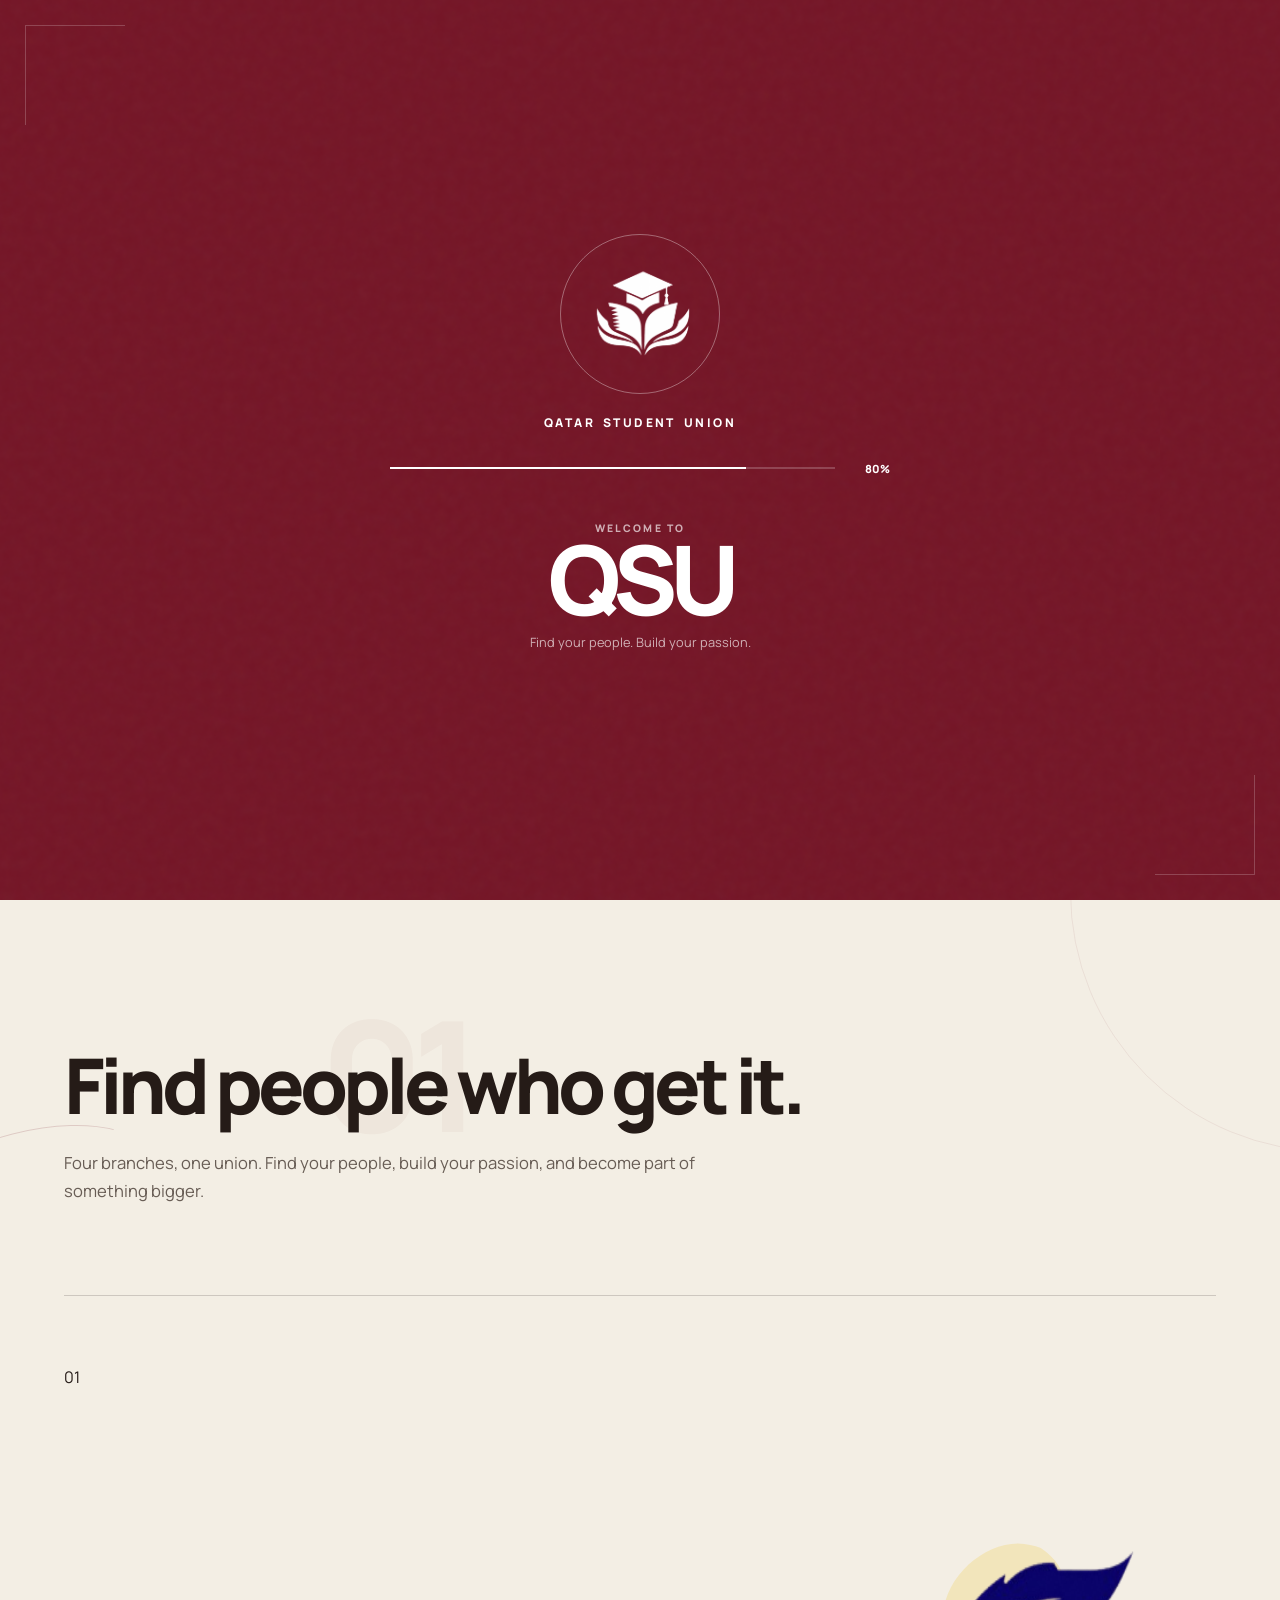
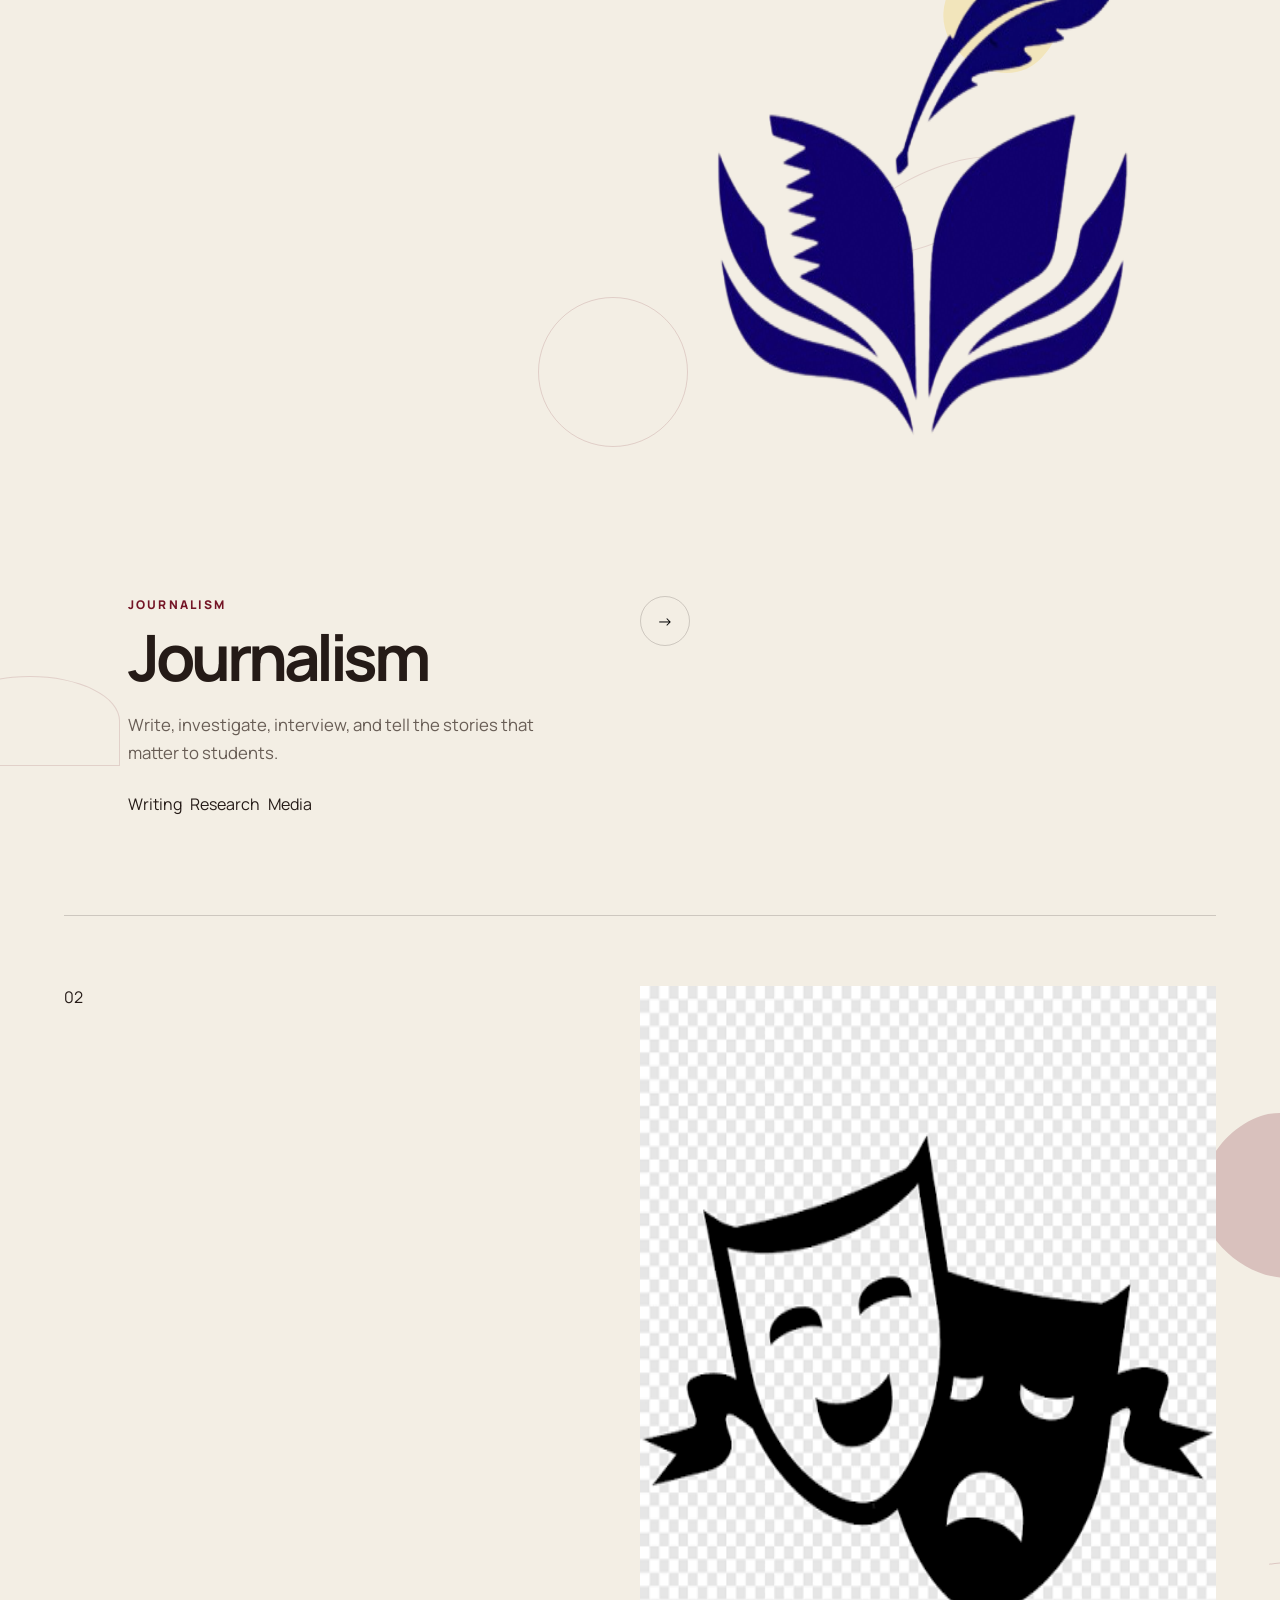
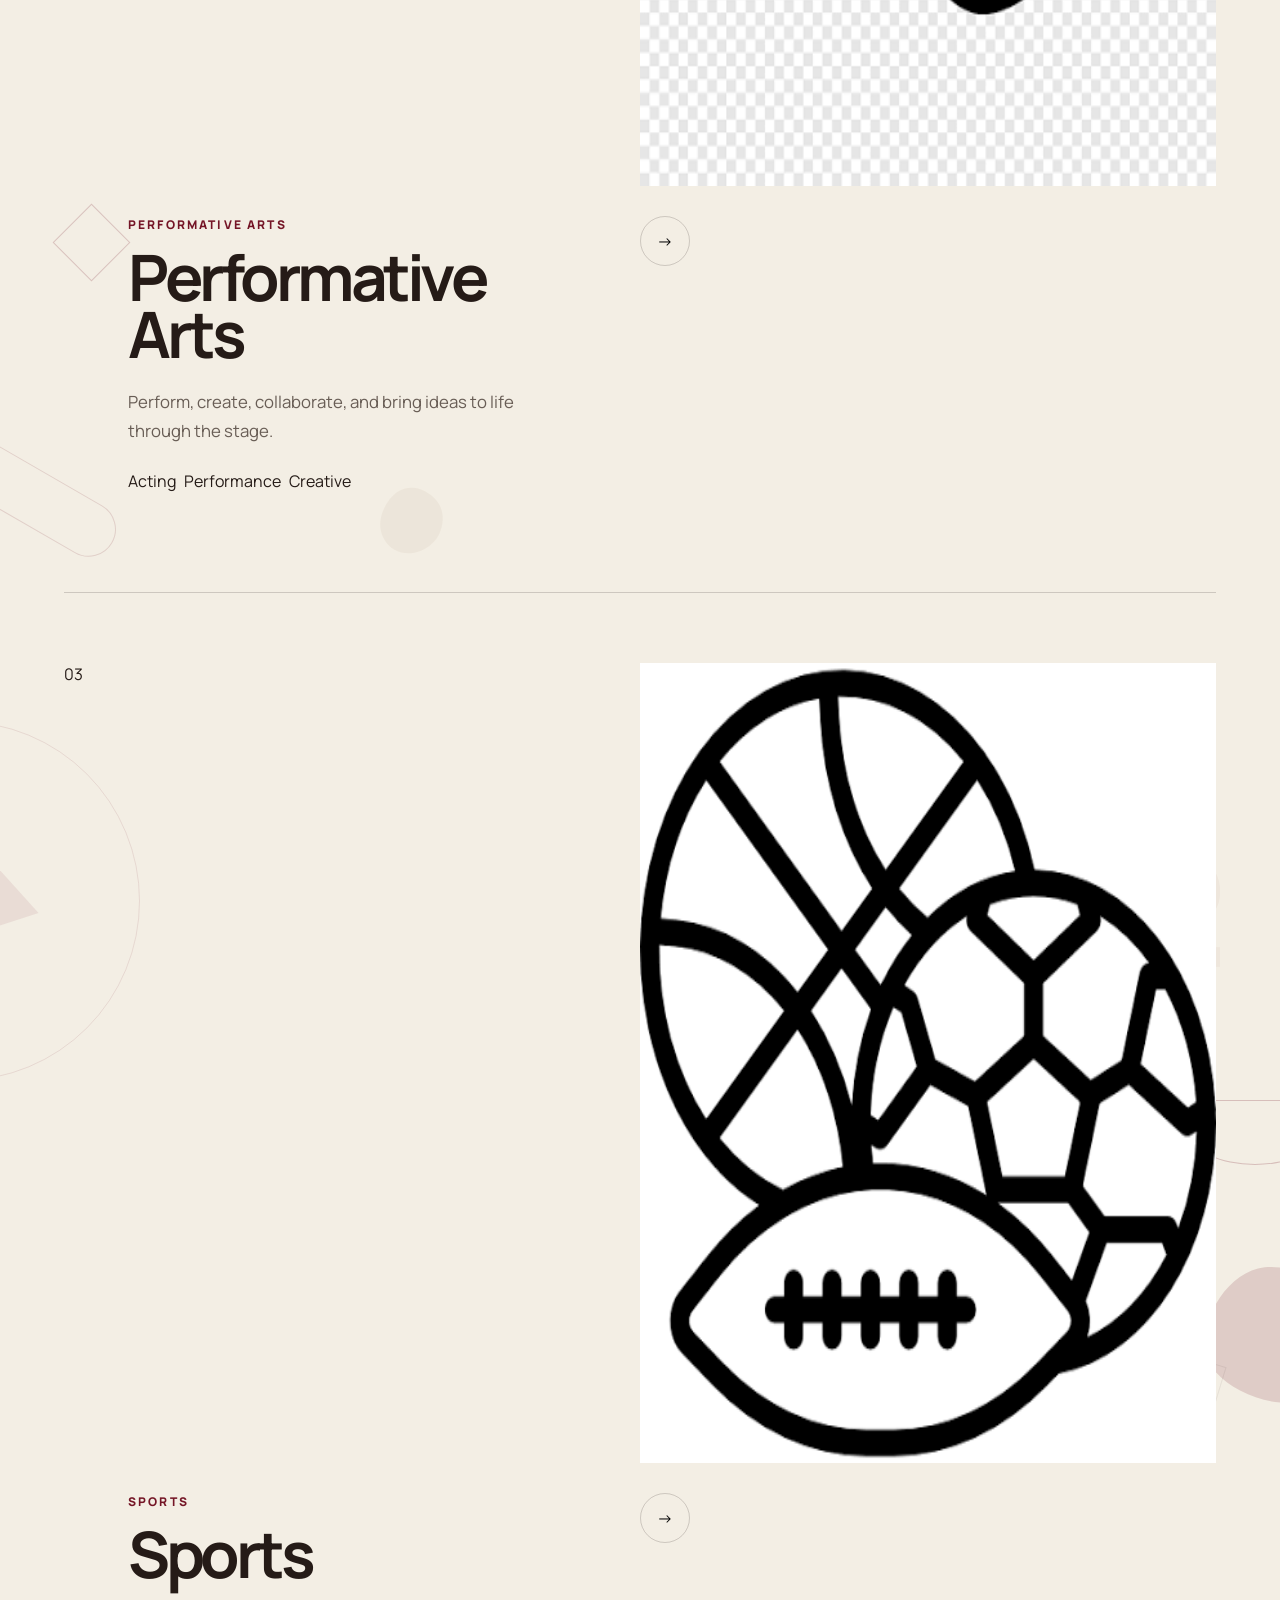
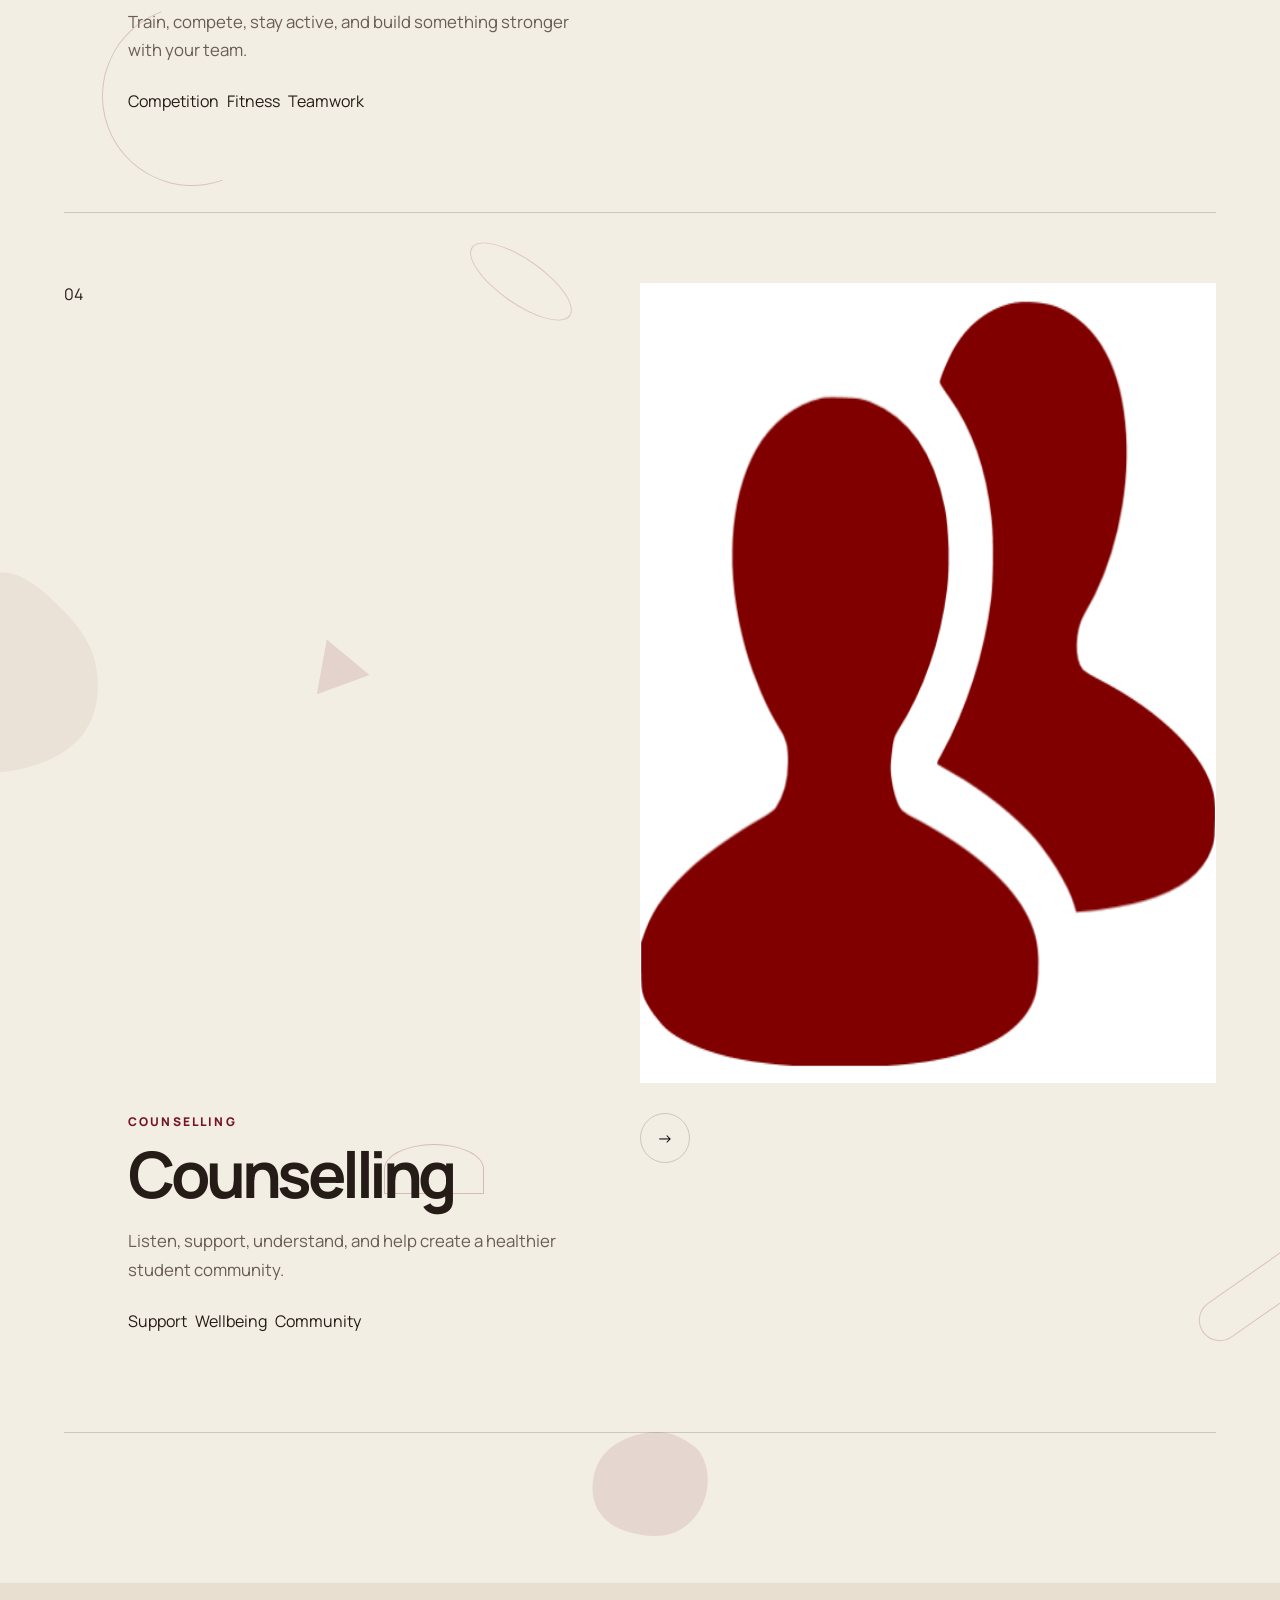
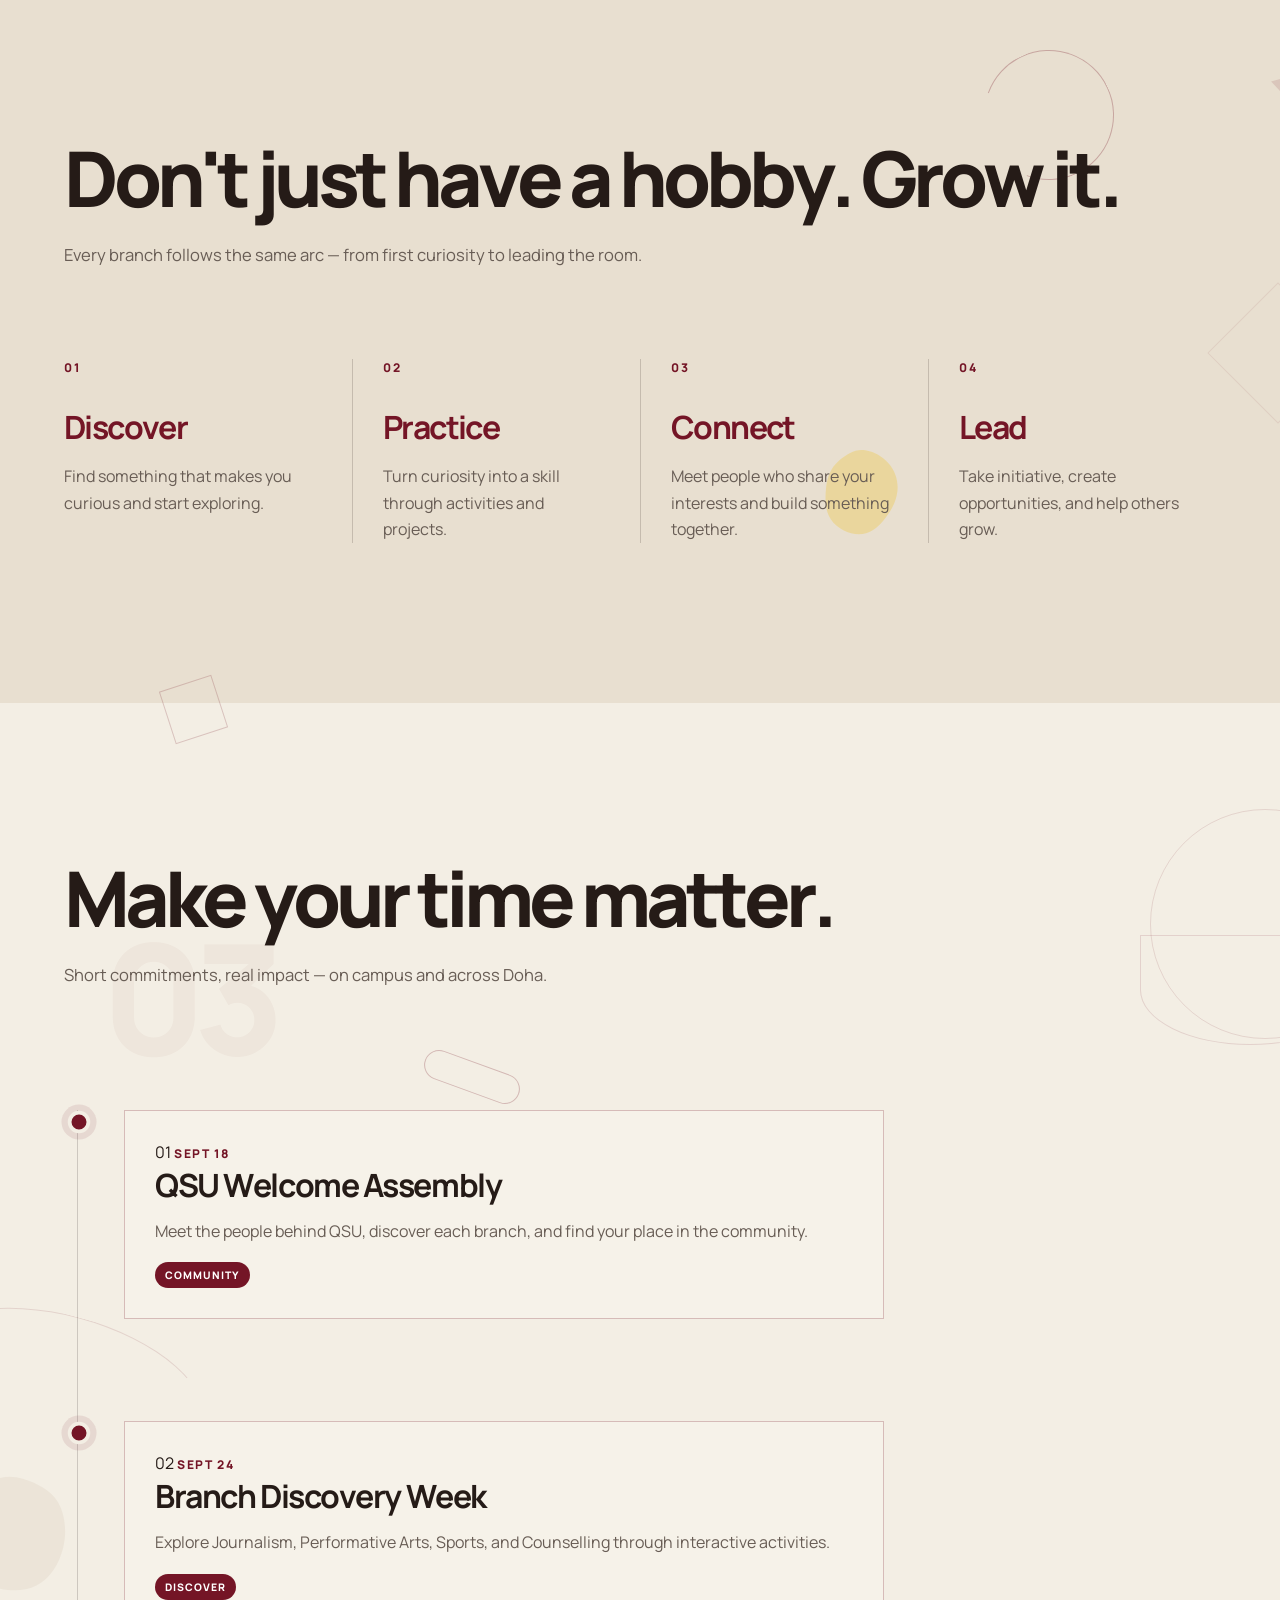
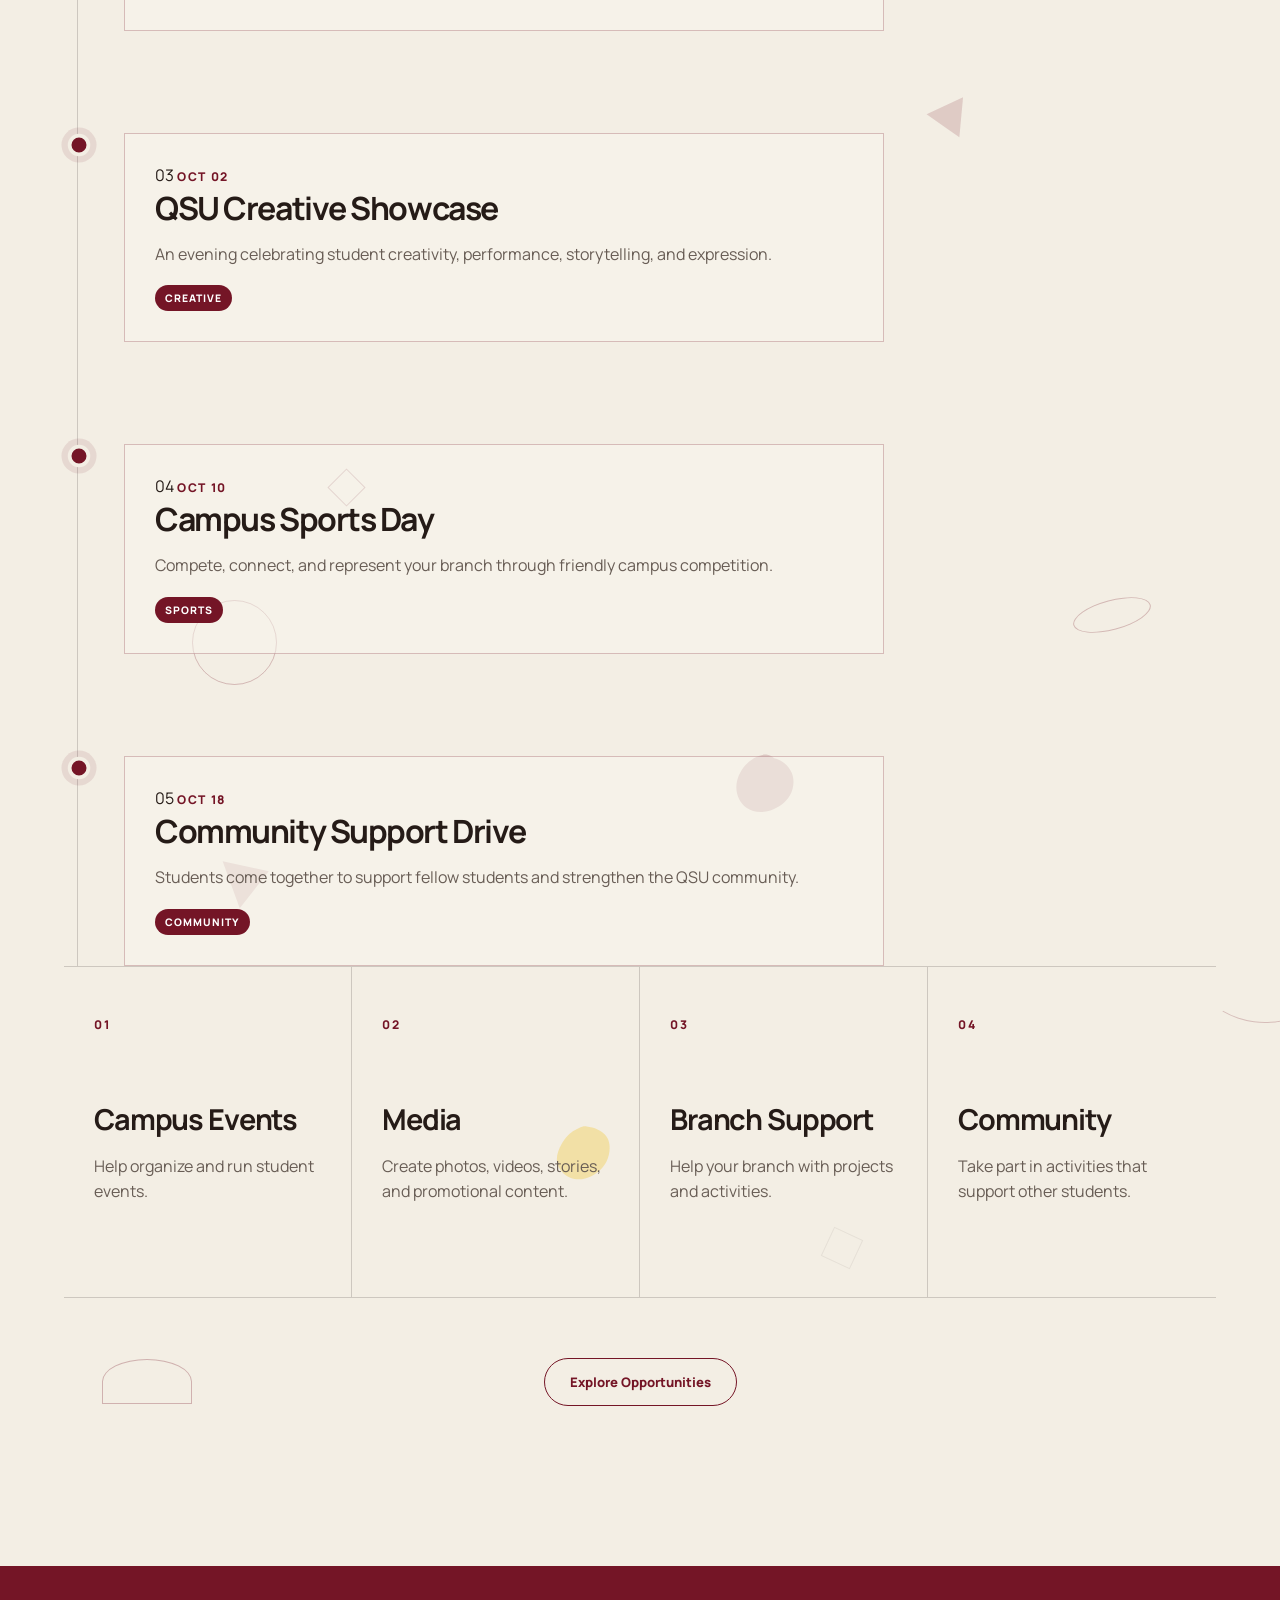
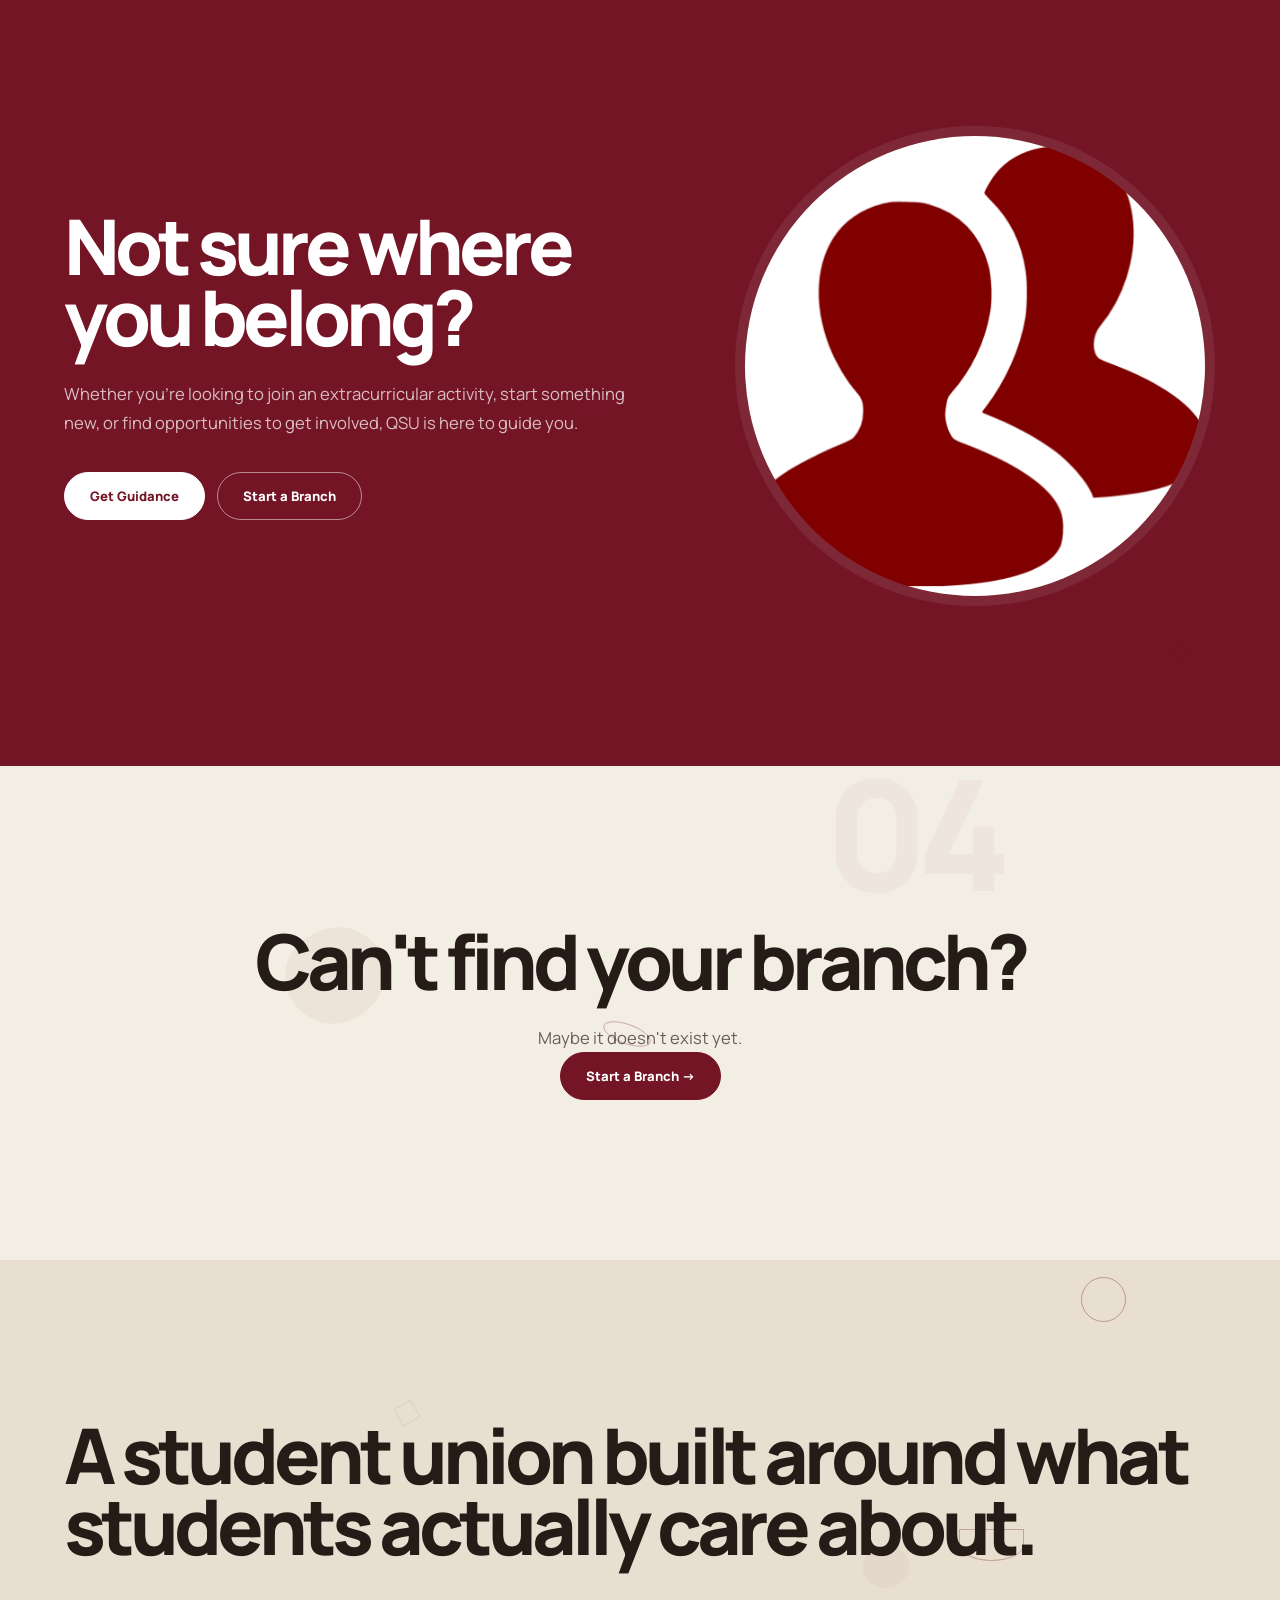
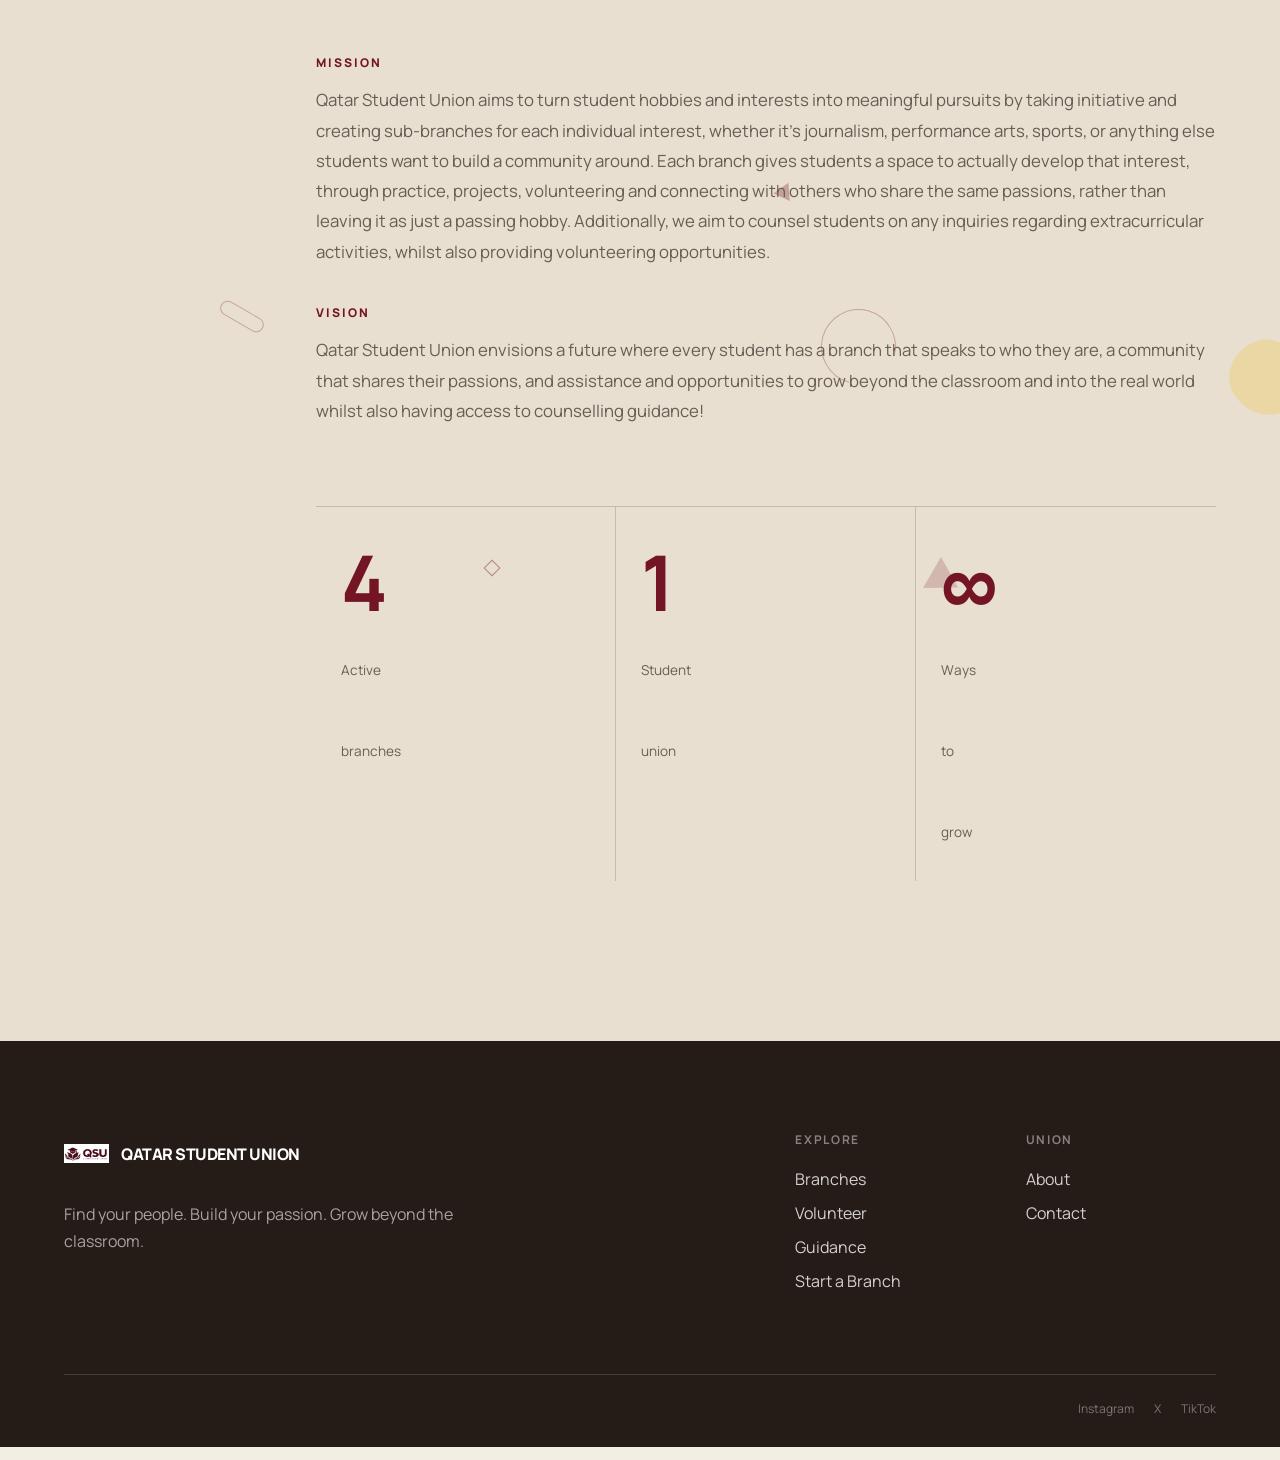
==== commit 2da77810: "Update index.html" ====
--- a/index.html
+++ b/index.html
@@ -557,8 +557,7 @@
     </div>
 
 <p class="branches-intro-Journalism fade-only">
-  Find a space that feels like yours. Explore your interests,
-  build your skills, and grow alongside people who share the same passion.
+  
 </p>
 
     <!-- JS generates the four branch rows -->
@@ -1449,4 +1448,4 @@
 <script src="script.js"></script>
 
 </body>
-</html>+</html>
--- a/style.css
+++ b/style.css
@@ -685,7 +685,30 @@
 .hero__central:hover .hero__branch-image {
   transform: scale(1.025) !important;
 }
-
+/* =========================================================
+   MOBILE — BRANCH IMAGES
+========================================================= */
+
+@media (max-width: 768px) {
+
+  #branches .branch-row img {
+    width: 100% !important;
+    height: 100% !important;
+    max-width: none !important;
+
+    object-fit: cover !important;
+    object-position: center center !important;
+
+    border-radius: 0 !important;
+
+    transform: none !important;
+  }
+
+  #branches .branch-row img:hover {
+    transform: none !important;
+  }
+
+}
 
 /* =========================================================
    HERO ARROWS
@@ -3918,4 +3941,4 @@
 .footer-bottom {
   position: relative;
   z-index: 2;
-}+}
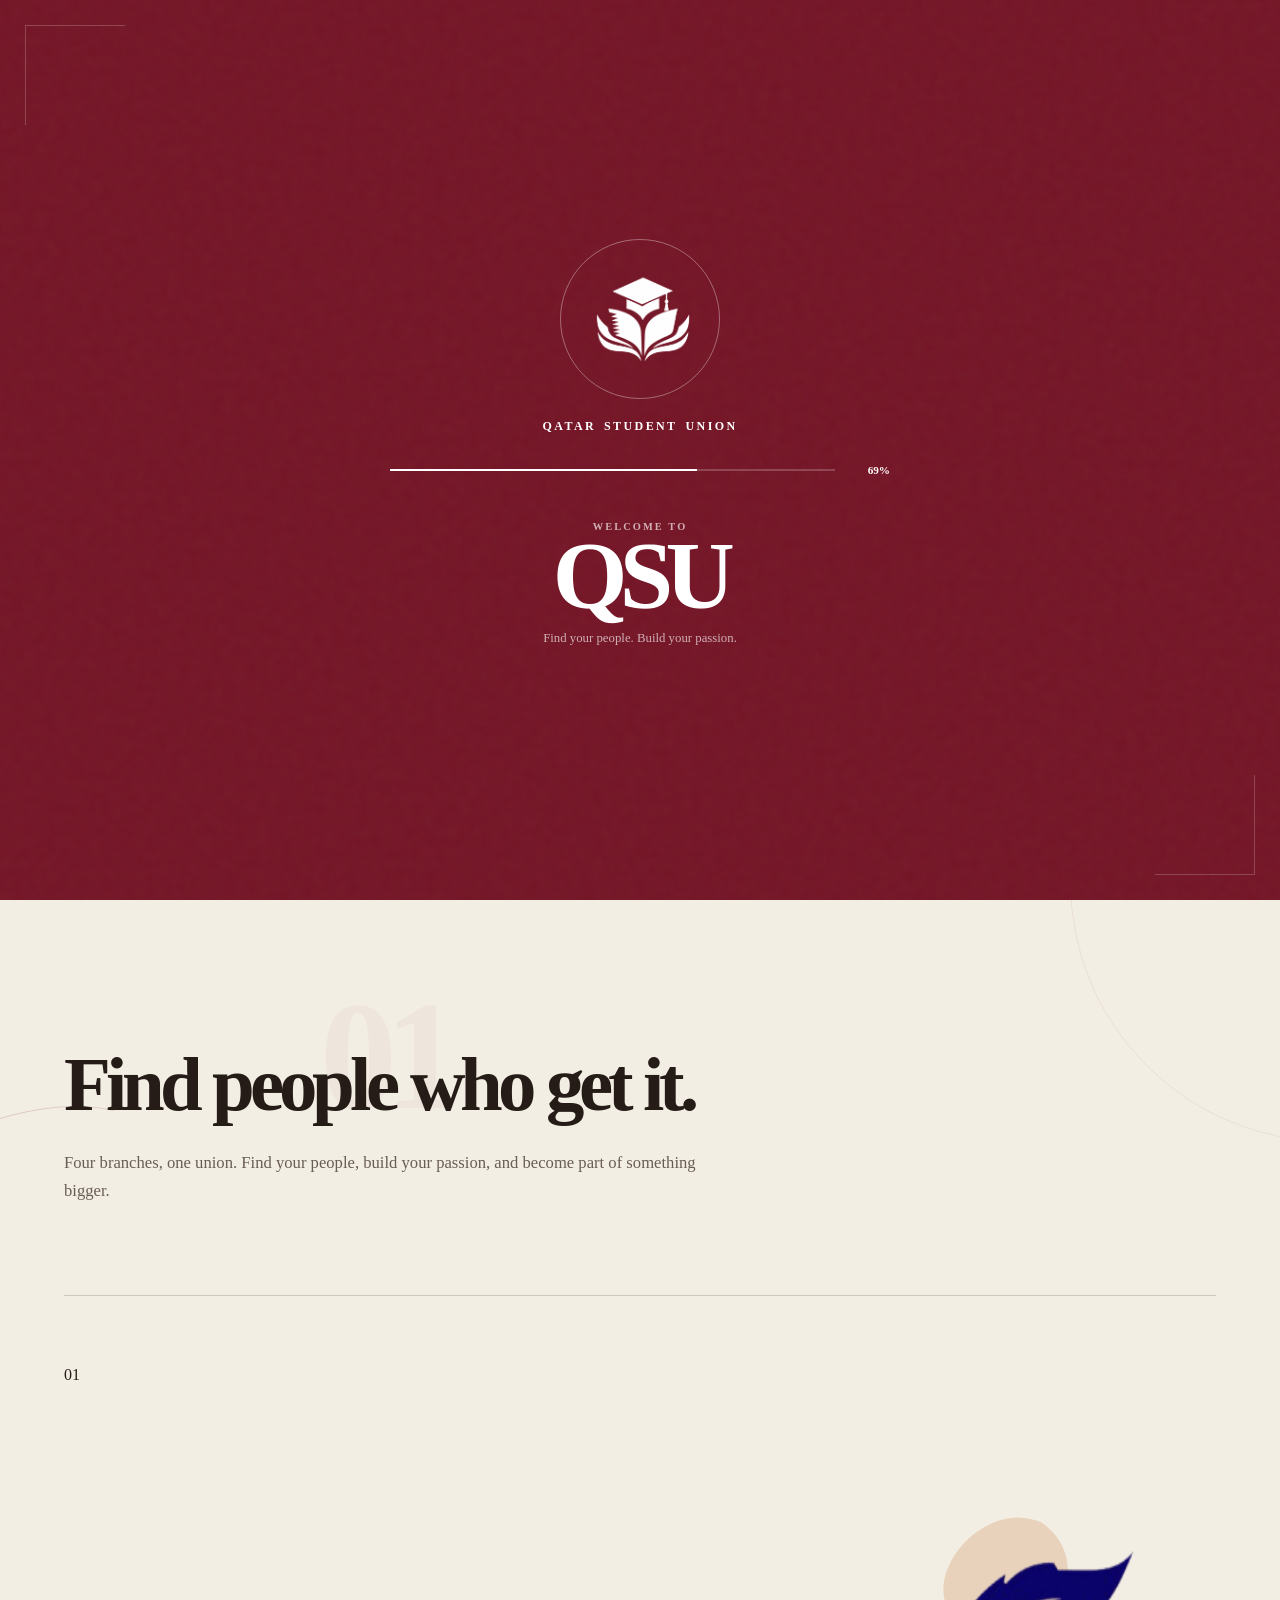
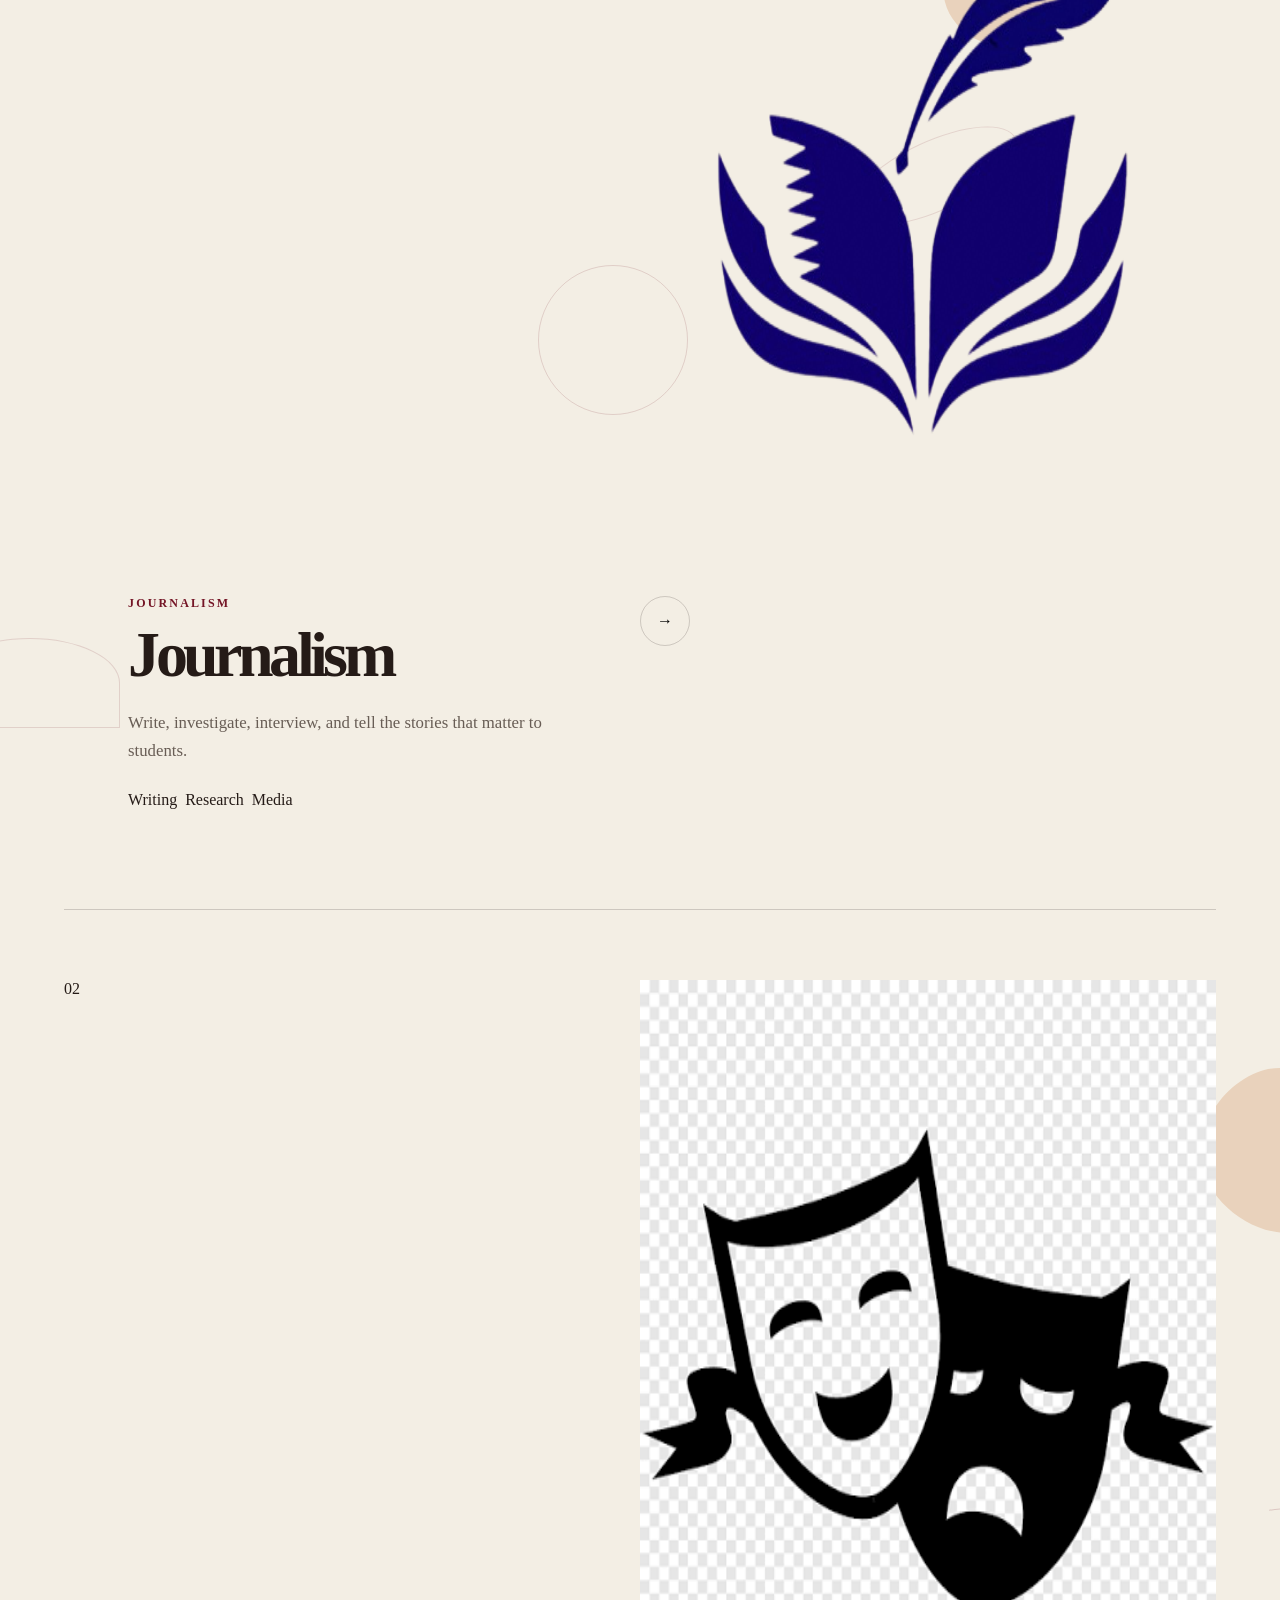
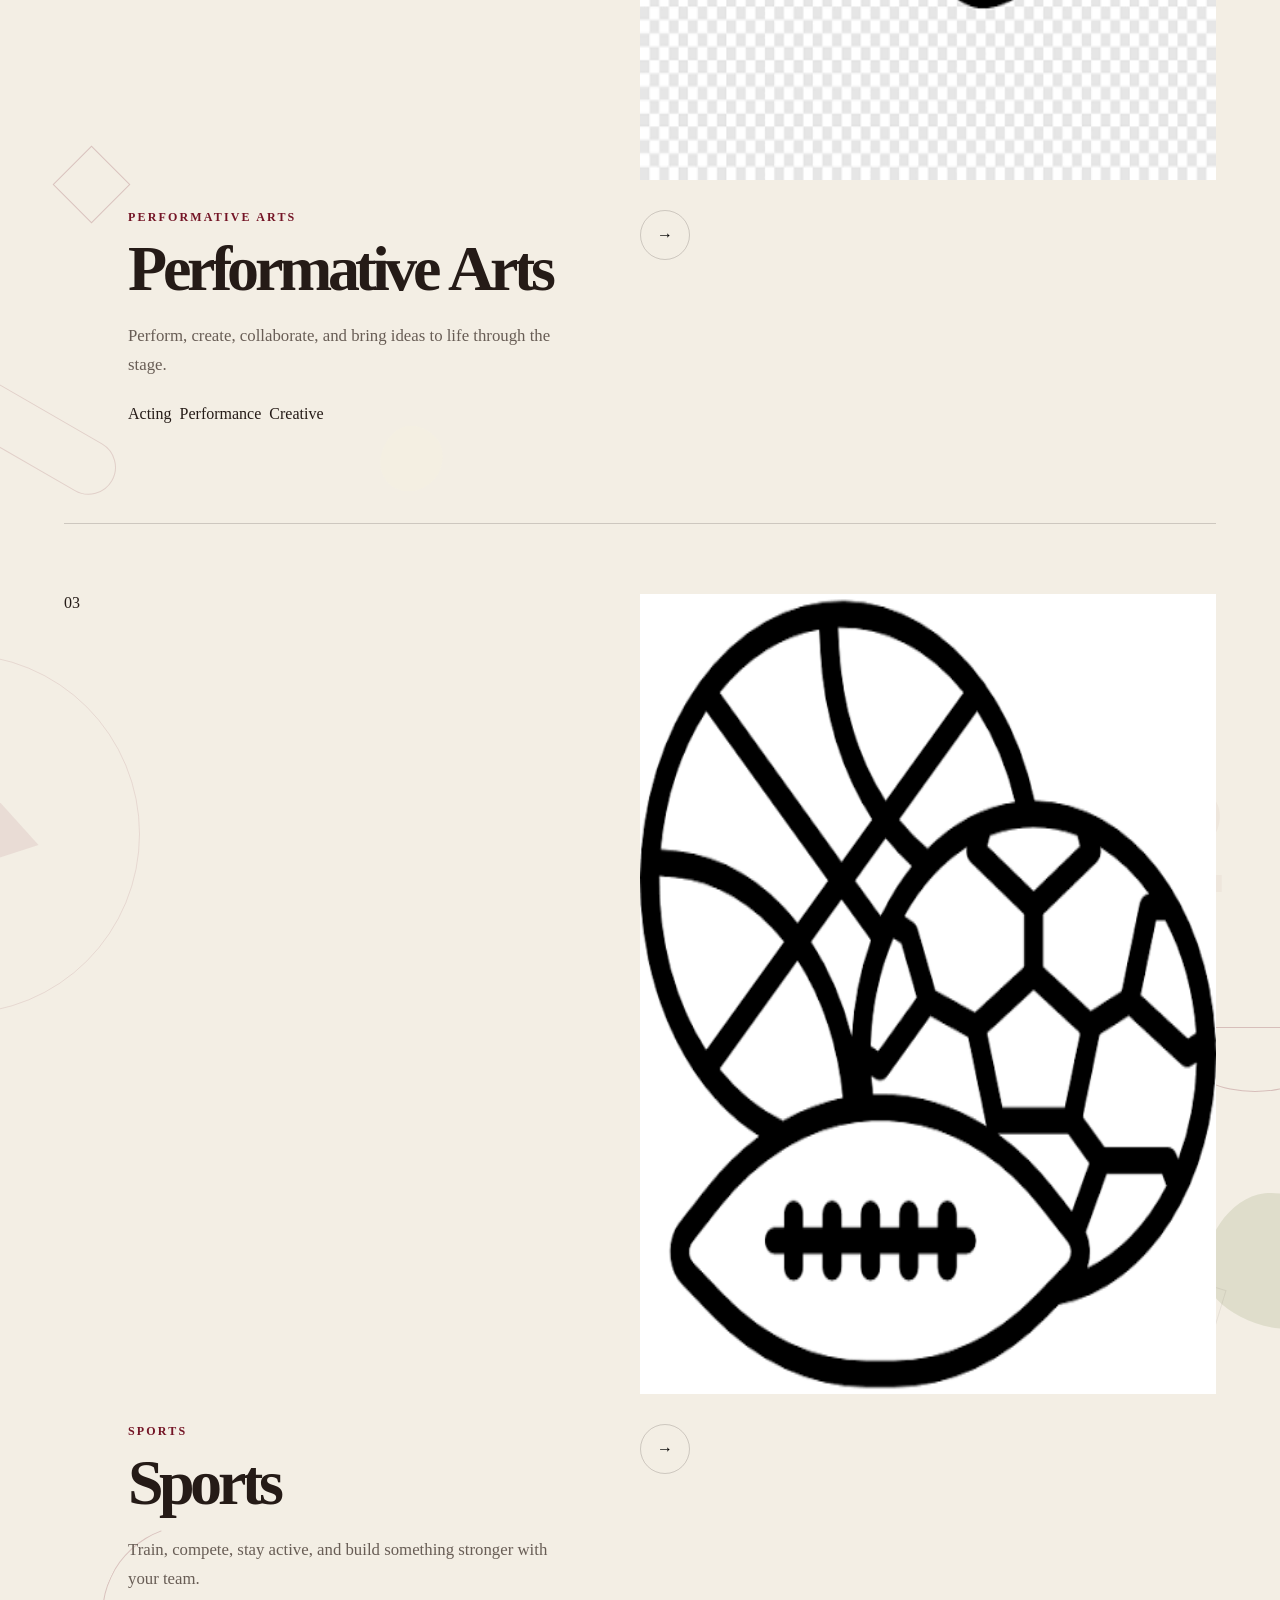
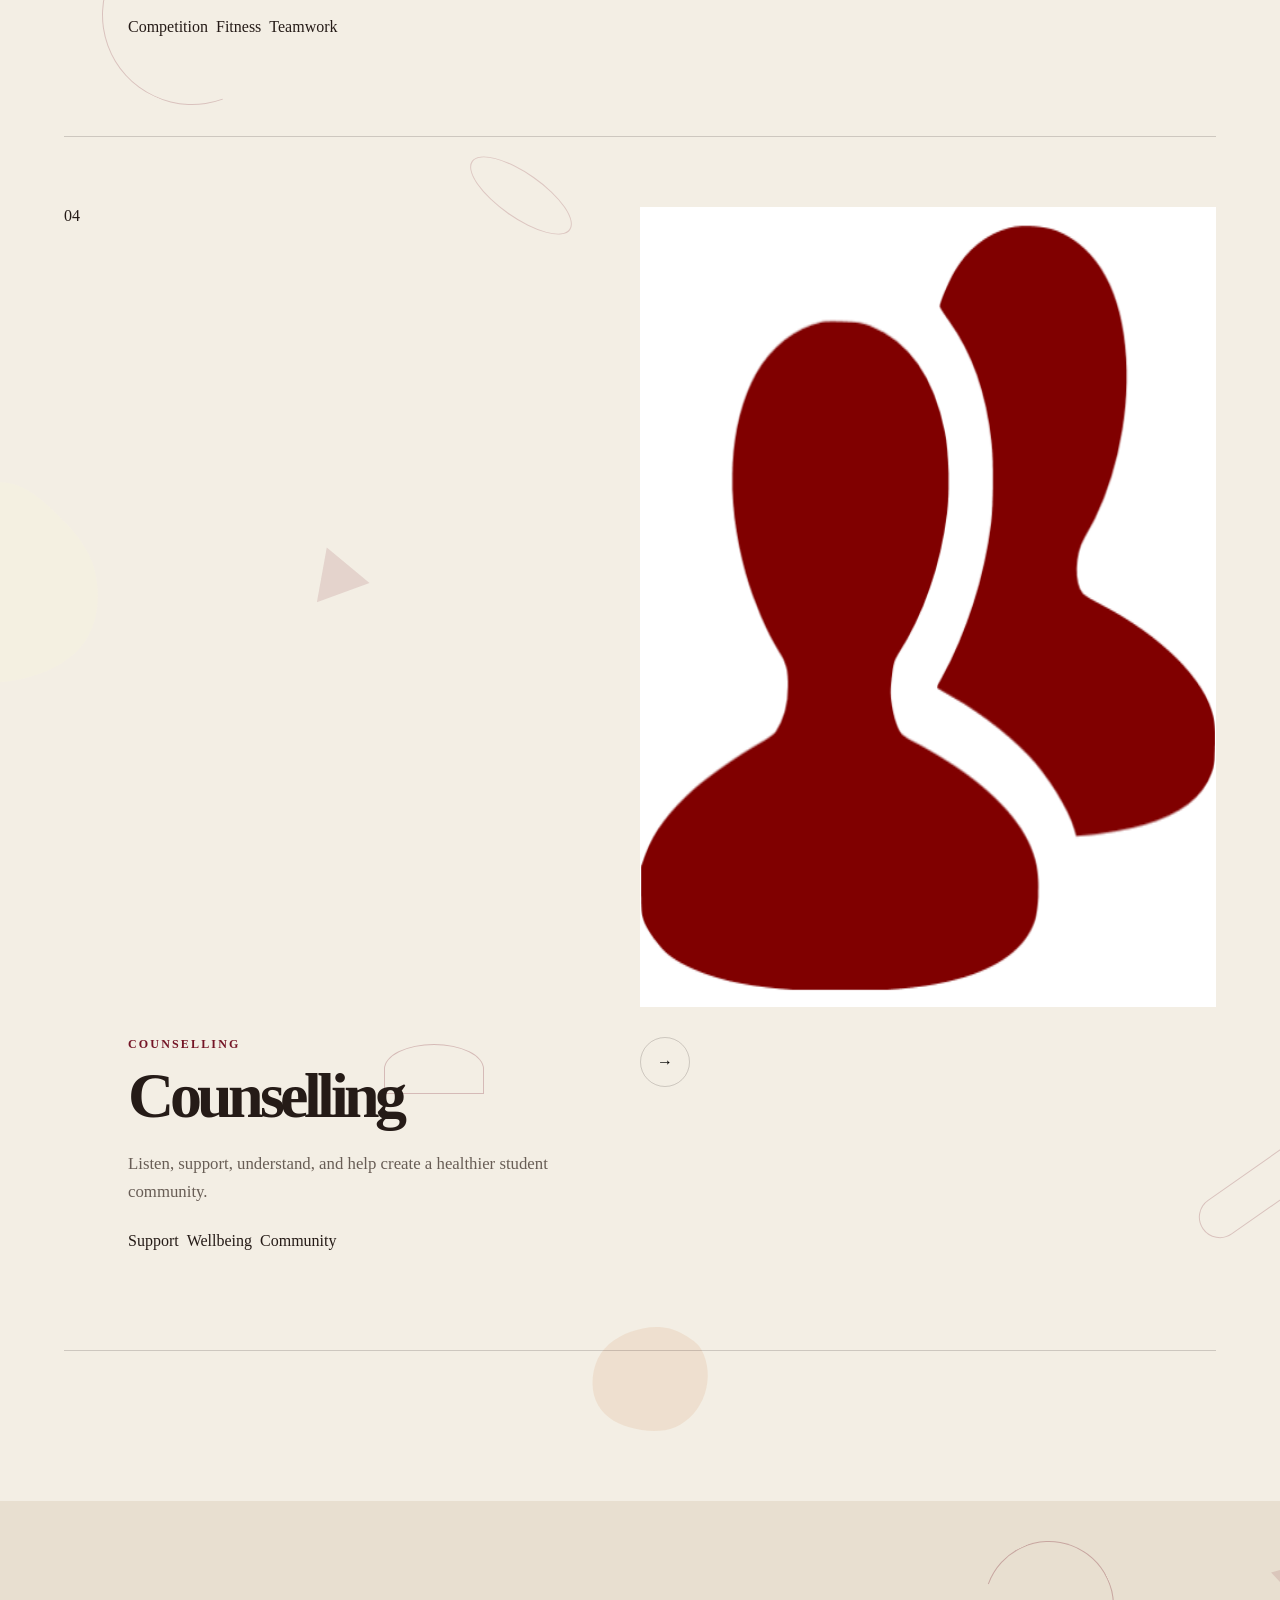
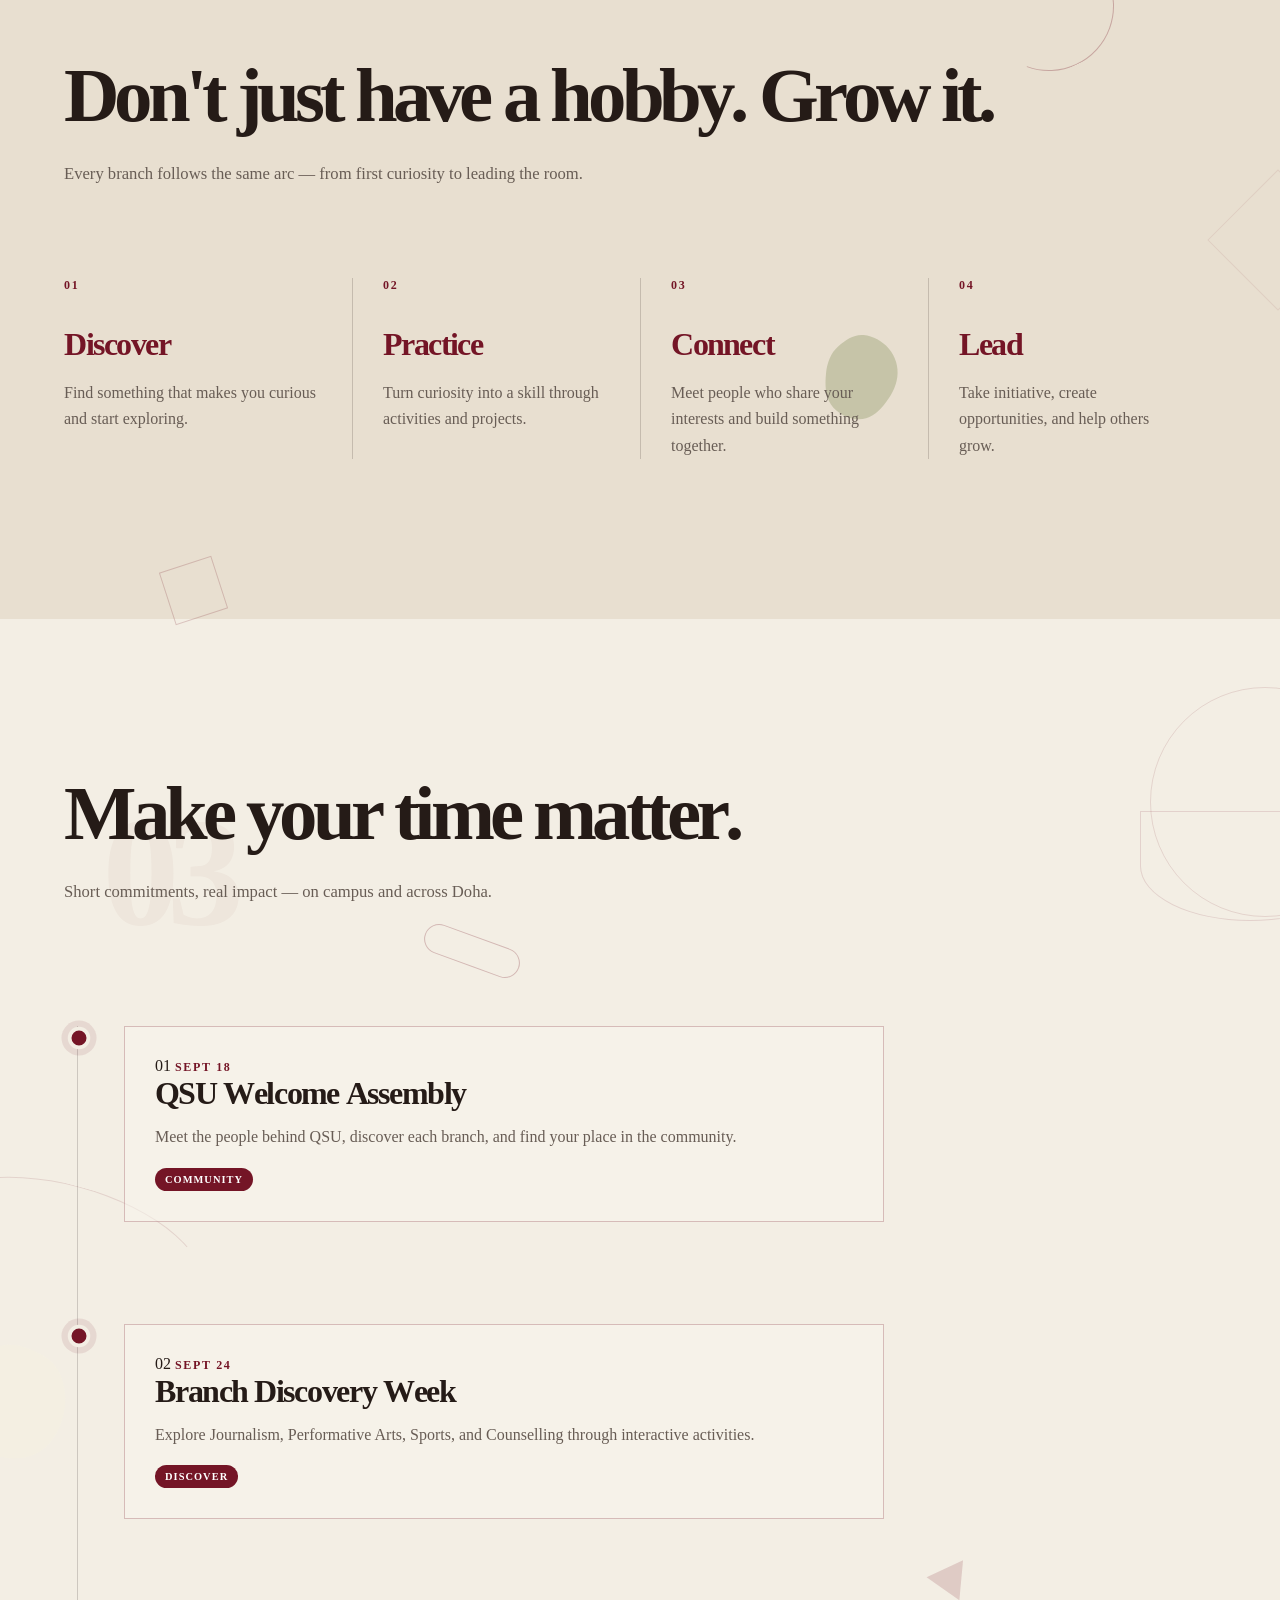
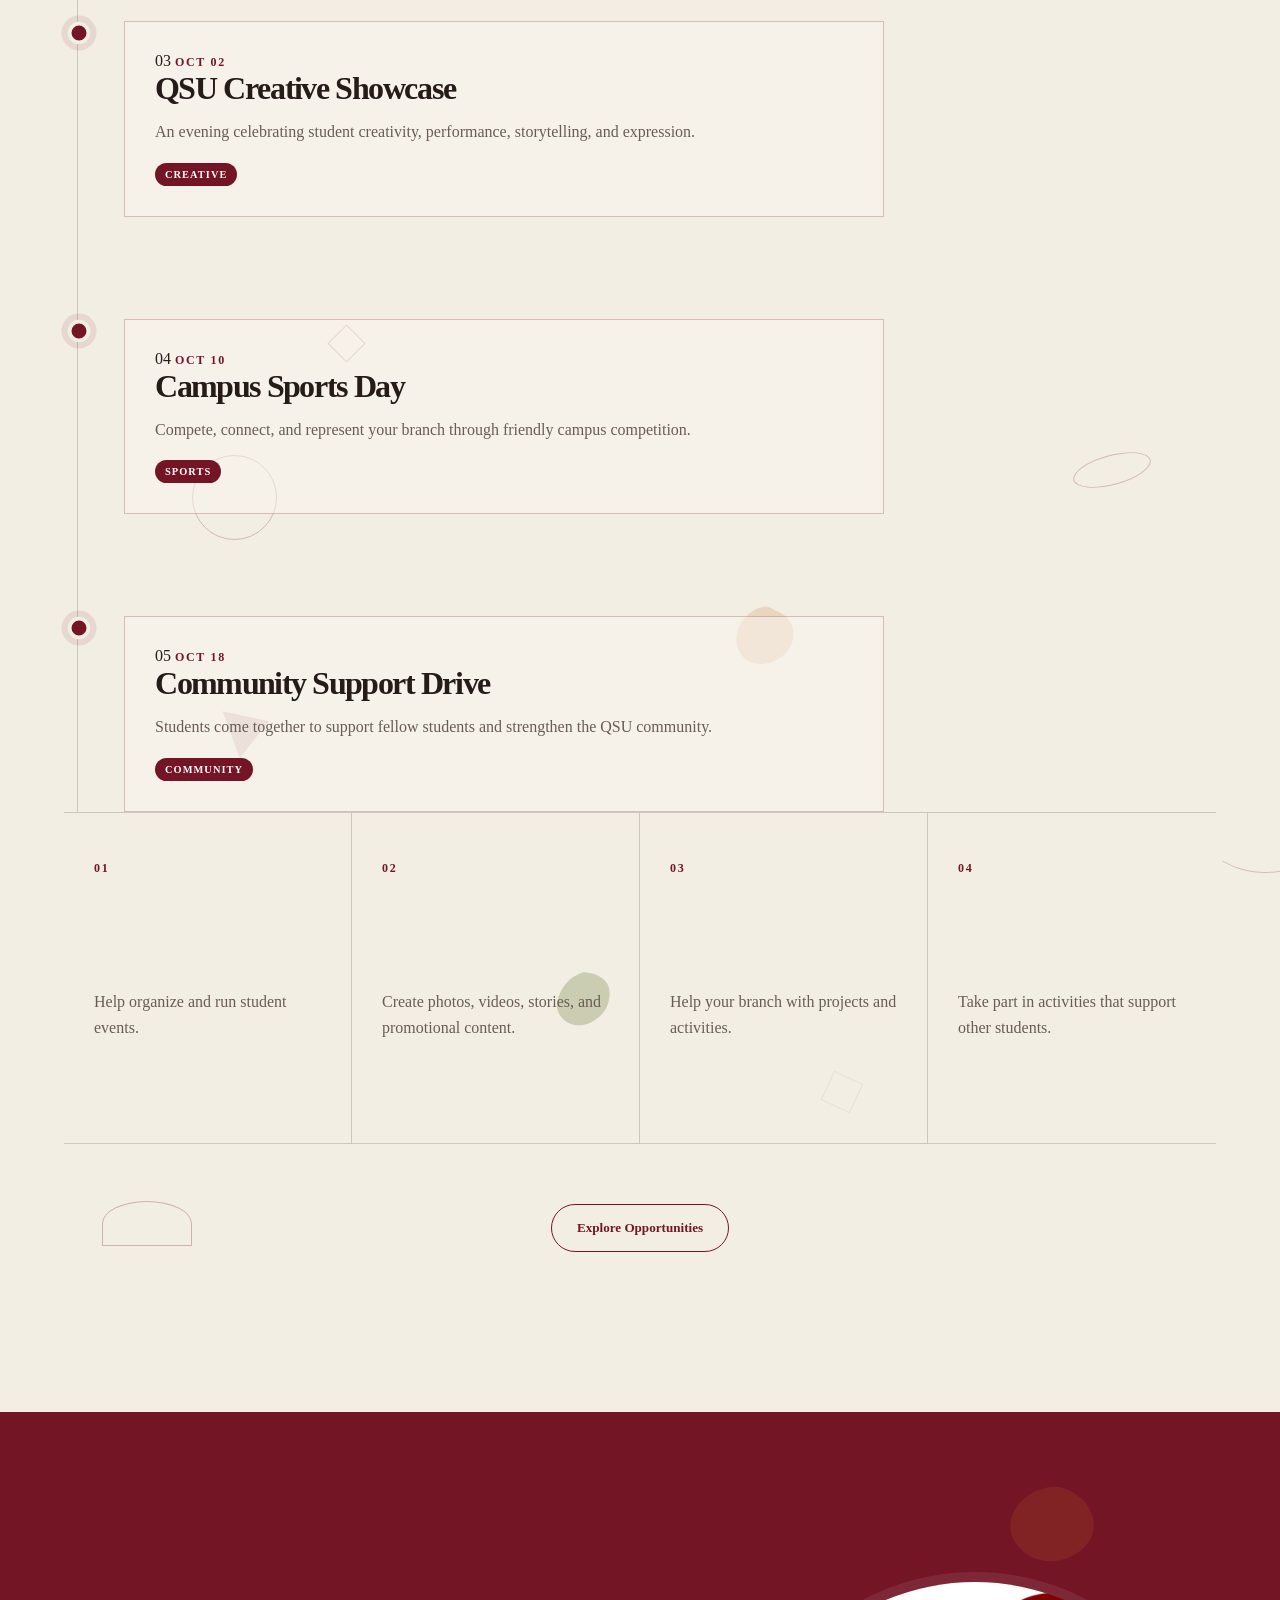
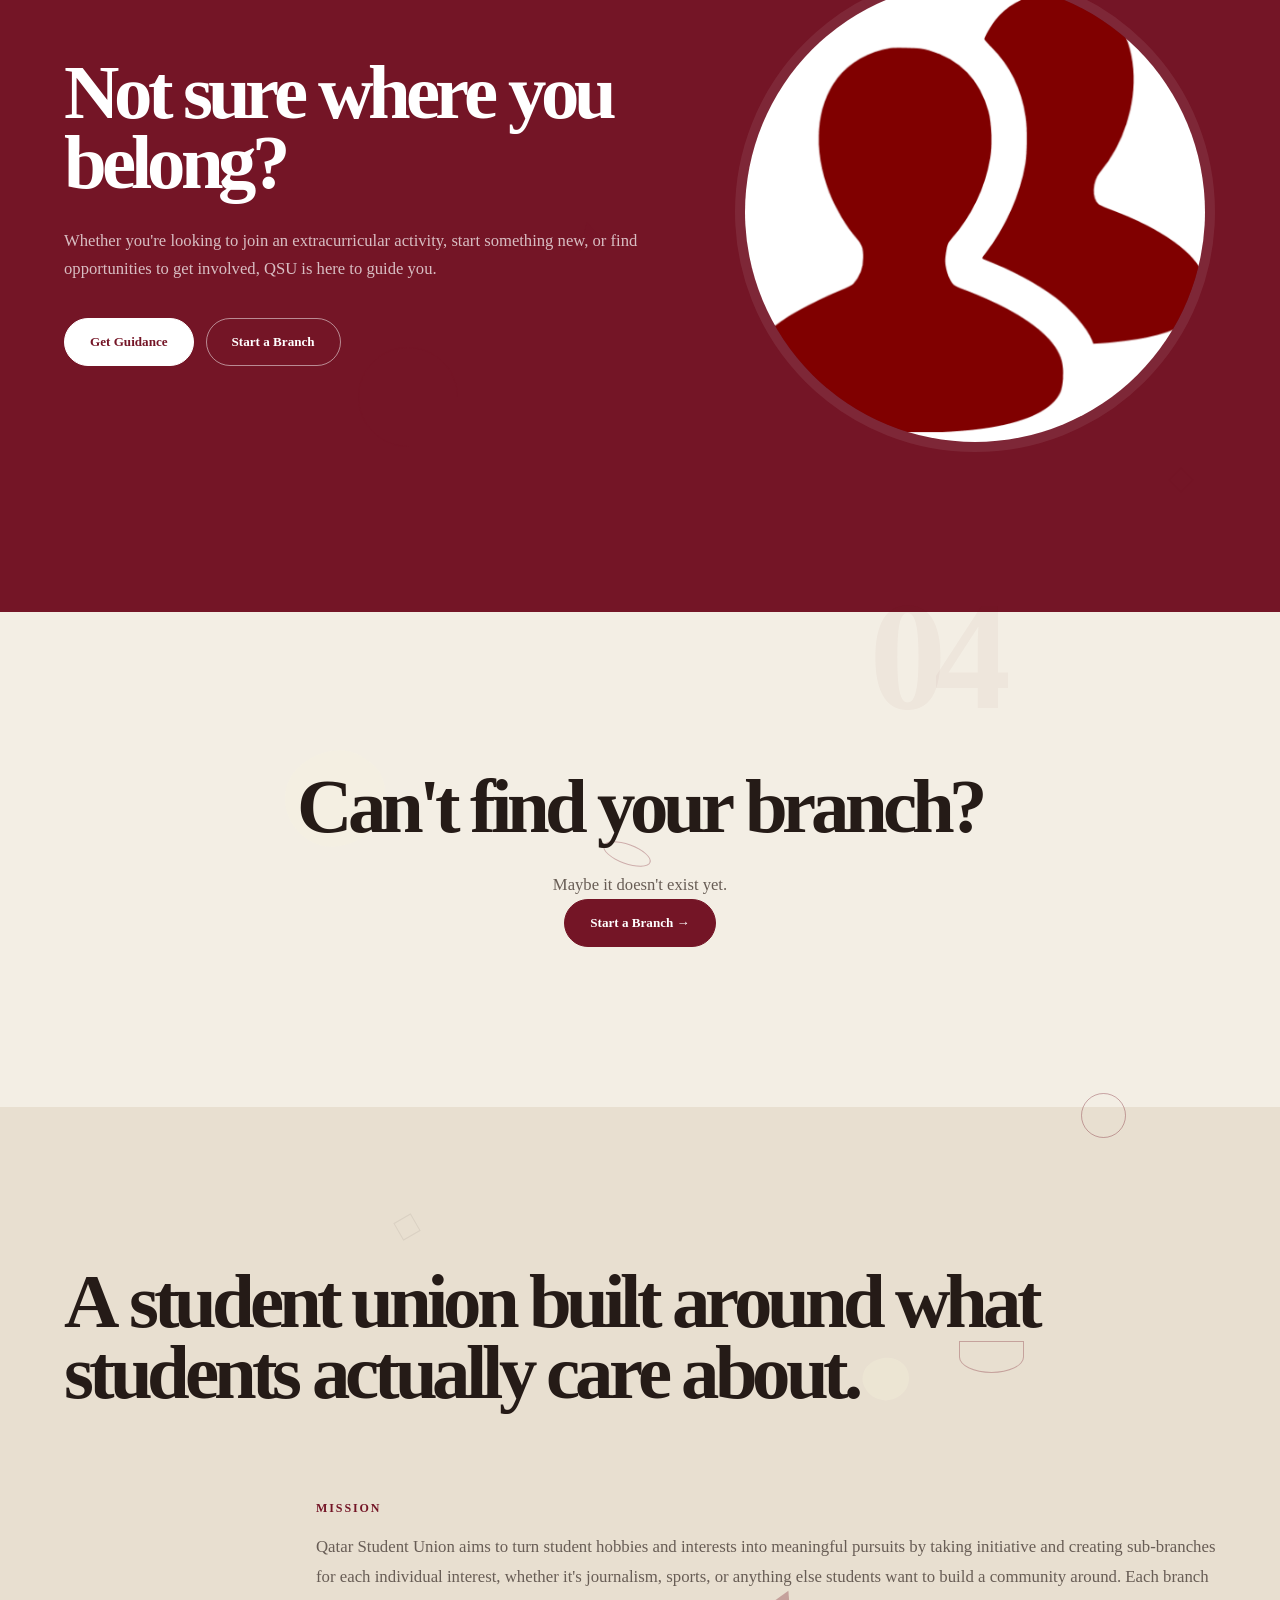
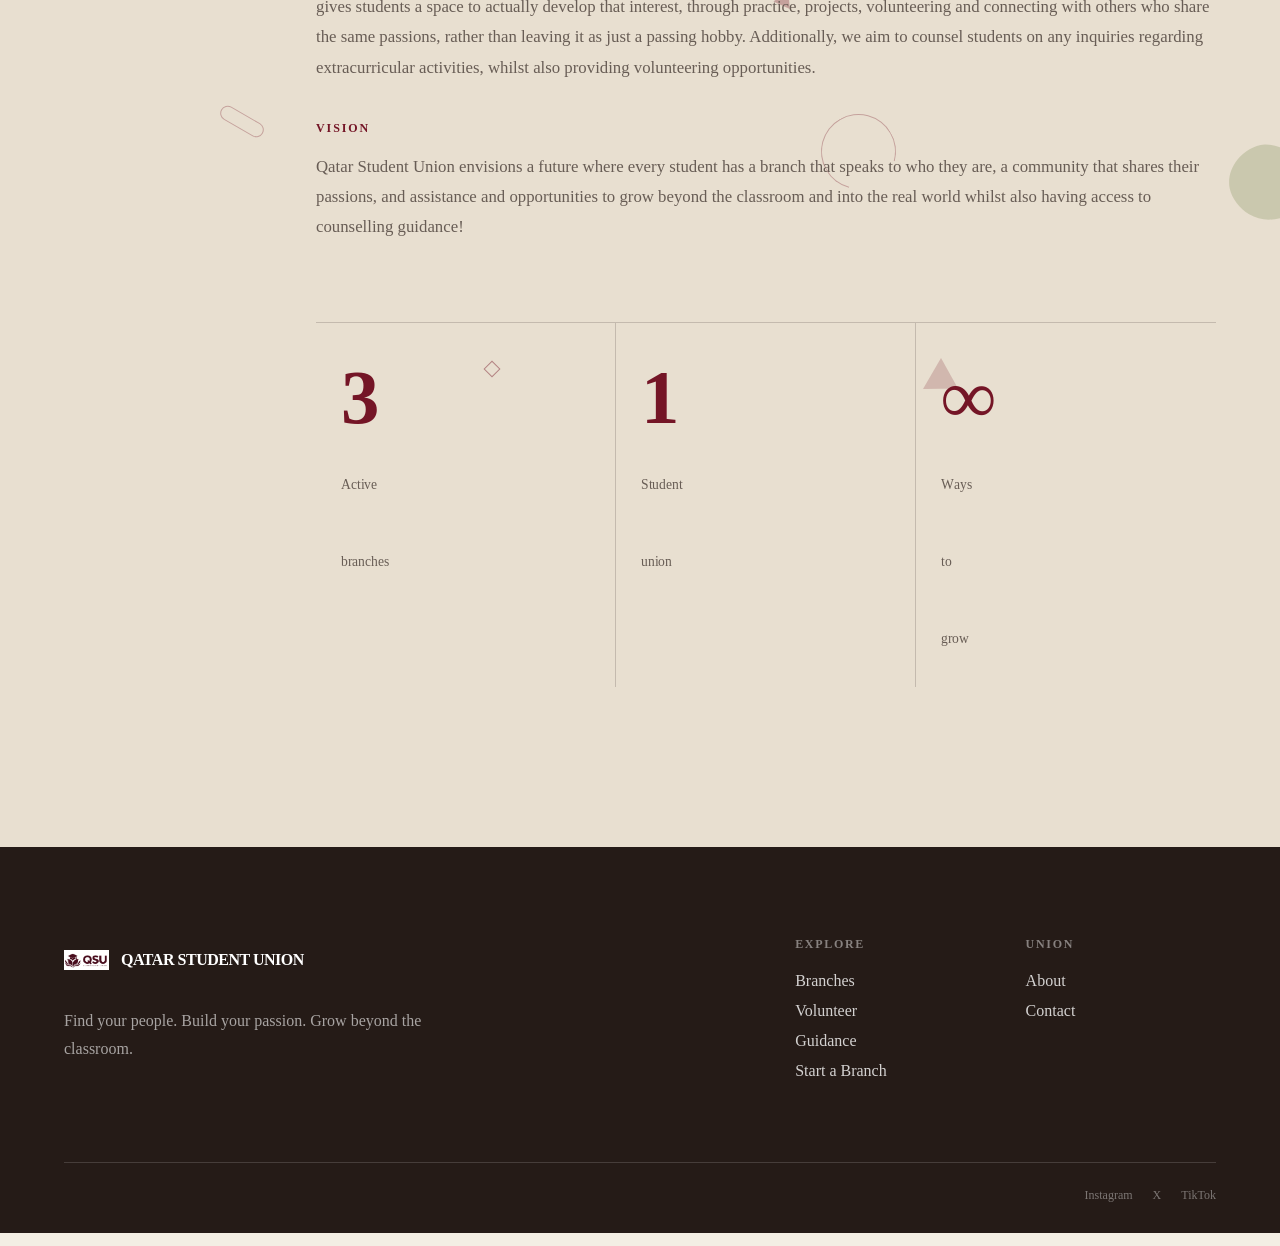
==== commit 6cfaa8c5: "Update index.html" ====
--- a/index.html
+++ b/index.html
@@ -30,94 +30,94 @@
   ====================================================== -->
 
   <svg class="qsu-blob blob-01" viewBox="0 0 200 200">
-    <path fill="#F1C21B"
-      d="M27,-24C36,-18,45,-9,44,0C44,9,35,17,26,33C17,50,9,74,-5,80C-19,85,-39,71,-45,55C-51,39,-45,19,-44,0C-44,-18,-49,-37,-43,-43C-37,-49,-18,-42,-5,-38C9,-33,18,-30,27,-24Z"
-      transform="translate(100 100)" />
-  </svg>
-
-  <svg class="qsu-blob blob-02" viewBox="0 0 200 200">
-    <path fill="#741526"
-      d="M38,-45C52,-34,65,-18,64,-1C63,16,48,32,32,43C16,54,-1,61,-17,56C-33,51,-47,34,-53,16C-59,-3,-57,-17,-48,-30C-39,-43,-23,-54,-5,-57C13,-60,25,-56,38,-45Z"
-      transform="translate(100 100)" />
-  </svg>
-
-  <svg class="qsu-blob blob-03" viewBox="0 0 200 200">
-    <path fill="#D8C9B8"
-      d="M42,-48C57,-37,67,-20,66,-3C65,14,53,31,39,43C25,55,9,62,-9,61C-27,60,-47,51,-54,36C-61,21,-55,1,-50,-17C-45,-35,-41,-51,-29,-57C-17,-64,0,-61,16,-58C32,-55,42,-48,42,-48Z"
-      transform="translate(100 100)" />
-  </svg>
-
-  <svg class="qsu-blob blob-04" viewBox="0 0 200 200">
-    <path fill="#F1C21B"
-      d="M48,-61C61,-49,69,-31,68,-14C67,4,58,21,46,36C34,51,19,63,1,63C-17,64,-37,54,-50,40C-63,26,-69,7,-65,-11C-61,-29,-47,-46,-30,-57C-13,-68,7,-73,25,-70C34,-68,42,-65,48,-61Z"
-      transform="translate(100 100)" />
-  </svg>
-
-  <svg class="qsu-blob blob-05" viewBox="0 0 200 200">
-    <path fill="#741526"
-      d="M52,-48C66,-35,72,-17,70,2C68,21,58,40,42,49C26,59,5,59,-13,55C-31,51,-46,43,-53,29C-60,15,-59,-5,-53,-22C-47,-39,-36,-53,-21,-59C-6,-65,12,-64,28,-59C37,-56,46,-53,52,-48Z"
-      transform="translate(100 100)" />
-  </svg>
-
-  <svg class="qsu-blob blob-06" viewBox="0 0 200 200">
-    <path fill="#D8C9B8"
-      d="M34,-49C47,-39,58,-27,61,-12C64,4,59,23,49,38C39,53,24,65,7,67C-10,69,-28,61,-41,50C-54,39,-61,26,-63,10C-65,-5,-62,-23,-51,-37C-40,-51,-22,-60,-6,-60C10,-60,21,-59,34,-49Z"
-      transform="translate(100 100)" />
-  </svg>
-
-  <svg class="qsu-blob blob-07" viewBox="0 0 200 200">
-    <path fill="#741526"
-      d="M31,-41C43,-34,54,-22,56,-8C58,7,51,24,40,36C29,48,14,56,-3,57C-20,58,-39,50,-48,37C-57,24,-57,6,-51,-9C-45,-24,-33,-37,-19,-44C-5,-51,17,-48,31,-41Z"
-      transform="translate(100 100)" />
-  </svg>
-
-  <svg class="qsu-blob blob-08" viewBox="0 0 200 200">
-    <path fill="#F1C21B"
-      d="M39,-54C51,-45,60,-31,63,-15C66,1,62,18,52,31C42,44,27,53,11,59C-5,65,-21,67,-35,59C-49,51,-61,33,-62,16C-63,-1,-54,-17,-44,-31C-34,-45,-21,-56,-5,-59C11,-62,27,-63,39,-54Z"
-      transform="translate(100 100)" />
-  </svg>
-
-  <svg class="qsu-blob blob-09" viewBox="0 0 200 200">
-    <path fill="#D8C9B8"
-      d="M45,-51C58,-39,66,-22,66,-5C66,12,59,29,47,42C35,55,18,64,1,64C-16,64,-34,56,-46,43C-58,30,-64,12,-61,-5C-58,-22,-47,-37,-34,-48C-21,-59,-5,-65,10,-63C25,-61,36,-57,45,-51Z"
-      transform="translate(100 100)" />
-  </svg>
-
-  <svg class="qsu-blob blob-10" viewBox="0 0 200 200">
-    <path fill="#741526"
-      d="M29,-37C42,-30,51,-17,53,-3C55,11,49,26,39,36C29,46,14,52,-2,53C-18,54,-34,48,-43,37C-52,26,-55,10,-51,-4C-47,-18,-37,-30,-25,-38C-13,-46,4,-51,17,-47C22,-45,26,-41,29,-37Z"
-      transform="translate(100 100)" />
-  </svg>
-
-  <svg class="qsu-blob blob-11" viewBox="0 0 200 200">
-    <path fill="#F1C21B"
-      d="M51,-43C63,-30,68,-14,65,2C62,18,51,34,37,44C23,54,7,58,-9,55C-25,52,-41,42,-49,29C-57,16,-58,0,-53,-15C-48,-30,-37,-44,-23,-50C-9,-56,8,-54,23,-51C35,-48,43,-49,51,-43Z"
-      transform="translate(100 100)" />
-  </svg>
-
-  <svg class="qsu-blob blob-12" viewBox="0 0 200 200">
-    <path fill="#D8C9B8"
-      d="M37,-50C50,-39,60,-25,62,-9C64,7,58,25,47,38C36,51,20,59,3,61C-14,63,-32,58,-44,46C-56,34,-62,15,-59,-2C-56,-19,-45,-35,-32,-46C-19,-57,-4,-63,11,-61C26,-59,30,-56,37,-50Z"
-      transform="translate(100 100)" />
-  </svg>
-
-  <svg class="qsu-blob blob-13" viewBox="0 0 200 200">
-    <path fill="#741526"
-      d="M43,-56C58,-45,67,-28,69,-10C71,8,66,27,54,40C42,53,23,60,5,63C-13,66,-31,63,-44,51C-57,39,-65,17,-62,-2C-59,-21,-45,-38,-30,-49C-15,-60,1,-65,17,-63C27,-62,36,-61,43,-56Z"
-      transform="translate(100 100)" />
-  </svg>
-
-  <svg class="qsu-blob blob-14" viewBox="0 0 200 200">
-    <path fill="#F1C21B"
-      d="M32,-45C46,-37,59,-24,61,-8C63,8,54,27,42,39C30,51,14,57,-2,59C-18,61,-35,57,-47,46C-59,35,-66,17,-62,1C-58,-15,-43,-29,-30,-38C-17,-47,-5,-50,8,-51C21,-52,22,-51,32,-45Z"
-      transform="translate(100 100)" />
-  </svg>
-
-  <svg class="qsu-blob blob-15" viewBox="0 0 200 200">
-    <path fill="#D8C9B8"
-      d="M49,-42C62,-29,67,-11,64,6C61,23,49,39,35,48C21,57,4,60,-12,56C-28,52,-43,41,-51,28C-59,15,-60,-1,-55,-15C-50,-29,-39,-40,-25,-48C-11,-56,7,-60,22,-56C34,-53,42,-49,49,-42Z"
-      transform="translate(100 100)" />
-  </svg>
+  <path fill="#708244"
+    d="M27,-24C36,-18,45,-9,44,0C44,9,35,17,26,33C17,50,9,74,-5,80C-19,85,-39,71,-45,55C-51,39,-45,19,-44,0C-44,-18,-49,-37,-43,-43C-37,-49,-18,-42,-5,-38C9,-33,18,-30,27,-24Z"
+    transform="translate(100 100)" />
+</svg>
+
+<svg class="qsu-blob blob-02" viewBox="0 0 200 200">
+  <path fill="#c56922"
+    d="M38,-45C52,-34,65,-18,64,-1C63,16,48,32,32,43C16,54,-1,61,-17,56C-33,51,-47,34,-53,16C-59,-3,-57,-17,-48,-30C-39,-43,-23,-54,-5,-57C13,-60,25,-56,38,-45Z"
+    transform="translate(100 100)" />
+</svg>
+
+<svg class="qsu-blob blob-03" viewBox="0 0 200 200">
+  <path fill="#f8f5dd"
+    d="M42,-48C57,-37,67,-20,66,-3C65,14,53,31,39,43C25,55,9,62,-9,61C-27,60,-47,51,-54,36C-61,21,-55,1,-50,-17C-45,-35,-41,-51,-29,-57C-17,-64,0,-61,16,-58C32,-55,42,-48,42,-48Z"
+    transform="translate(100 100)" />
+</svg>
+
+<svg class="qsu-blob blob-04" viewBox="0 0 200 200">
+  <path fill="#c56922"
+    d="M48,-61C61,-49,69,-31,68,-14C67,4,58,21,46,36C34,51,19,63,1,63C-17,64,-37,54,-50,40C-63,26,-69,7,-65,-11C-61,-29,-47,-46,-30,-57C-13,-68,7,-73,25,-70C34,-68,42,-65,48,-61Z"
+    transform="translate(100 100)" />
+</svg>
+
+<svg class="qsu-blob blob-05" viewBox="0 0 200 200">
+  <path fill="#708244"
+    d="M52,-48C66,-35,72,-17,70,2C68,21,58,40,42,49C26,59,5,59,-13,55C-31,51,-46,43,-53,29C-60,15,-59,-5,-53,-22C-47,-39,-36,-53,-21,-59C-6,-65,12,-64,28,-59C37,-56,46,-53,52,-48Z"
+    transform="translate(100 100)" />
+</svg>
+
+<svg class="qsu-blob blob-06" viewBox="0 0 200 200">
+  <path fill="#f8f5dd"
+    d="M34,-49C47,-39,58,-27,61,-12C64,4,59,23,49,38C39,53,24,65,7,67C-10,69,-28,61,-41,50C-54,39,-61,26,-63,10C-65,-5,-62,-23,-51,-37C-40,-51,-22,-60,-6,-60C10,-60,21,-59,34,-49Z"
+    transform="translate(100 100)" />
+</svg>
+
+<svg class="qsu-blob blob-07" viewBox="0 0 200 200">
+  <path fill="#c56922"
+    d="M31,-41C43,-34,54,-22,56,-8C58,7,51,24,40,36C29,48,14,56,-3,57C-20,58,-39,50,-48,37C-57,24,-57,6,-51,-9C-45,-24,-33,-37,-19,-44C-5,-51,17,-48,31,-41Z"
+    transform="translate(100 100)" />
+</svg>
+
+<svg class="qsu-blob blob-08" viewBox="0 0 200 200">
+  <path fill="#708244"
+    d="M39,-54C51,-45,60,-31,63,-15C66,1,62,18,52,31C42,44,27,53,11,59C-5,65,-21,67,-35,59C-49,51,-61,33,-62,16C-63,-1,-54,-17,-44,-31C-34,-45,-21,-56,-5,-59C11,-62,27,-63,39,-54Z"
+    transform="translate(100 100)" />
+</svg>
+
+<svg class="qsu-blob blob-09" viewBox="0 0 200 200">
+  <path fill="#f8f5dd"
+    d="M45,-51C58,-39,66,-22,66,-5C66,12,59,29,47,42C35,55,18,64,1,64C-16,64,-34,56,-46,43C-58,30,-64,12,-61,-5C-58,-22,-47,-37,-34,-48C-21,-59,-5,-65,10,-63C25,-61,36,-57,45,-51Z"
+    transform="translate(100 100)" />
+</svg>
+
+<svg class="qsu-blob blob-10" viewBox="0 0 200 200">
+  <path fill="#c56922"
+    d="M29,-37C42,-30,51,-17,53,-3C55,11,49,26,39,36C29,46,14,52,-2,53C-18,54,-34,48,-43,37C-52,26,-55,10,-51,-4C-47,-18,-37,-30,-25,-38C-13,-46,4,-51,17,-47C22,-45,26,-41,29,-37Z"
+    transform="translate(100 100)" />
+</svg>
+
+<svg class="qsu-blob blob-11" viewBox="0 0 200 200">
+  <path fill="#708244"
+    d="M51,-43C63,-30,68,-14,65,2C62,18,51,34,37,44C23,54,7,58,-9,55C-25,52,-41,42,-49,29C-57,16,-58,0,-53,-15C-48,-30,-37,-44,-23,-50C-9,-56,8,-54,23,-51C35,-48,43,-49,51,-43Z"
+    transform="translate(100 100)" />
+</svg>
+
+<svg class="qsu-blob blob-12" viewBox="0 0 200 200">
+  <path fill="#f8f5dd"
+    d="M37,-50C50,-39,60,-25,62,-9C64,7,58,25,47,38C36,51,20,59,3,61C-14,63,-32,58,-44,46C-56,34,-62,15,-59,-2C-56,-19,-45,-35,-32,-46C-19,-57,-4,-63,11,-61C26,-59,30,-56,37,-50Z"
+    transform="translate(100 100)" />
+</svg>
+
+<svg class="qsu-blob blob-13" viewBox="0 0 200 200">
+  <path fill="#c56922"
+    d="M43,-56C58,-45,67,-28,69,-10C71,8,66,27,54,40C42,53,23,60,5,63C-13,66,-31,63,-44,51C-57,39,-65,17,-62,-2C-59,-21,-45,-38,-30,-49C-15,-60,1,-65,17,-63C27,-62,36,-61,43,-56Z"
+    transform="translate(100 100)" />
+</svg>
+
+<svg class="qsu-blob blob-14" viewBox="0 0 200 200">
+  <path fill="#708244"
+    d="M32,-45C46,-37,59,-24,61,-8C63,8,54,27,42,39C30,51,14,57,-2,59C-18,61,-35,57,-47,46C-59,35,-66,17,-62,1C-58,-15,-43,-29,-30,-38C-17,-47,-5,-50,8,-51C21,-52,22,-51,32,-45Z"
+    transform="translate(100 100)" />
+</svg>
+
+<svg class="qsu-blob blob-15" viewBox="0 0 200 200">
+  <path fill="#f8f5dd"
+    d="M49,-42C62,-29,67,-11,64,6C61,23,49,39,35,48C21,57,4,60,-12,56C-28,52,-43,41,-51,28C-59,15,-60,-1,-55,-15C-50,-29,-39,-40,-25,-48C-11,-56,7,-60,22,-56C34,-53,42,-49,49,-42Z"
+    transform="translate(100 100)" />
+</svg>
 
 
   <!-- =====================================================
@@ -519,7 +519,7 @@
     class="hero__sub"
     data-char-motion
   >
-    Four branches. One student community.
+    Three branches. One student community.
   </div>
 
 
@@ -560,7 +560,7 @@
   
 </p>
 
-    <!-- JS generates the four branch rows -->
+    <!-- JS generates the three branch rows -->
 
     <div
       class="branches-list"
@@ -735,7 +735,7 @@
         Can't find your branch?
       </h2>
 
-      <p data-char-motion>
+      <p class="fade-only">
         Maybe it doesn't exist yet.
       </p>
 
@@ -771,7 +771,7 @@
 
       <div class="about-copy">
 
-        <p data-char-motion>
+        <p class="fade-only">
           Mission
         </p>
 
@@ -780,7 +780,7 @@
           Qatar Student Union aims to turn student hobbies and interests
           into meaningful pursuits by taking initiative and creating
           sub-branches for each individual interest, whether it's
-          journalism, performance arts, sports, or anything else students
+          journalism, sports, or anything else students
           want to build a community around. Each branch gives students
           a space to actually develop that interest, through practice,
           projects, volunteering and connecting with others who share
@@ -791,7 +791,7 @@
         </p>
 
 
-        <p data-char-motion>
+        <p class="fade-only">
           Vision
         </p>
 
@@ -809,7 +809,7 @@
 
           <div>
 
-            <b>4</b>
+            <b>3</b>
 
             <span data-char-motion>
               Active branches
@@ -880,7 +880,7 @@
         </a>
 
 
-        <p data-char-motion>
+       <p class="fade-only">
           Find your people. Build your passion.
           Grow beyond the classroom.
         </p>
@@ -892,7 +892,7 @@
 
         <div class="footer-col">
 
-          <h4 data-char-motion>
+          <h4 class="fade-only">
             Explore
           </h4>
 
@@ -929,7 +929,7 @@
 
         <div class="footer-col">
 
-          <h4 data-char-motion>
+          <h4 class="fade-only">
             Union
           </h4>
 
@@ -966,7 +966,7 @@
       <div class="socials">
 
         <a
-          href="#"
+          href="https://www.instagram.com/qatar.student.union?stkn=MXdhcDBxZW1xdGp5cA%3D%3D&utm_source=qr"
           aria-label="Instagram"
         >
           Instagram
@@ -1054,13 +1054,7 @@
           Creating things
         </button>
 
-        <button
-          class="quiz-opt"
-          data-answer="perform"
-        >
-          Performing
-        </button>
-
+      
         <button
           class="quiz-opt"
           data-answer="compete"
--- a/style.css
+++ b/style.css
@@ -52,7 +52,7 @@
   position: relative;
   background: var(--paper);
   color: var(--ink);
-  font-family: "Manrope", sans-serif;
+  font-family: Garamond, serif;
   overflow-x: hidden;
 }
 
@@ -685,6 +685,7 @@
 .hero__central:hover .hero__branch-image {
   transform: scale(1.025) !important;
 }
+
 /* =========================================================
    MOBILE — BRANCH IMAGES
 ========================================================= */
@@ -947,21 +948,24 @@
 }
 
 .hero-shape--circle {
-  width:
-    min(40vw, 600px);
-
-  aspect-ratio: 1 / 1;
-
-  left: 50%;
-  top: 53%;
-
-  transform:
-    translate(-50%, -50%);
-
-  border:
-    1px solid rgba(116, 21, 38, .14);
-
-  border-radius: 50%;
+   width: min(35vw, 550px) !important;
+
+    aspect-ratio: 1 / 1 !important;
+
+    left: 50% !important;
+    top: 50% !important;
+
+    transform: translate(-50%, -50%) !important;
+
+    border: 1px solid rgba(116, 21, 38, .14) !important;
+
+    border-radius: 50% !important;
+
+    display: block !important;
+    visibility: visible !important;
+    opacity: 1 !important;
+
+    pointer-events: none;
 }
 
 .hero-shape--dot {
@@ -3942,3 +3946,1799 @@
   position: relative;
   z-index: 2;
 }
+
+
+
+
+
+
+
+
+
+
+
+
+
+
+
+
+
+
+
+
+
+
+
+
+
+
+
+
+
+
+
+
+
+
+
+
+
+
+
+
+
+
+
+
+
+
+
+
+
+
+
+
+
+/* =========================================================
+   QSU — MOBILE COMPATIBILITY OVERRIDES
+   Add this at the VERY BOTTOM of style.css
+========================================================= */
+
+/* ---------------------------------------------------------
+   GLOBAL MOBILE SAFETY
+--------------------------------------------------------- */
+
+html,
+body {
+  width: 100%;
+  max-width: 100%;
+  overflow-x: hidden;
+}
+
+body {
+  -webkit-text-size-adjust: 100%;
+  text-size-adjust: 100%;
+}
+
+img,
+svg,
+video,
+canvas {
+  max-width: 100%;
+}
+
+button,
+a,
+input,
+textarea {
+  -webkit-tap-highlight-color: transparent;
+}
+
+button,
+.pill-btn,
+.icon-btn,
+.arrow-btn,
+.hero__arrow,
+.quiz-opt,
+.guidance-opt {
+  touch-action: manipulation;
+}
+
+
+/* =========================================================
+   TABLET — 1000px
+========================================================= */
+
+@media (max-width: 1000px) {
+
+  :root {
+    --side-pad: 32px;
+  }
+
+  /* NAV */
+
+  .nav {
+    padding-left: var(--side-pad);
+    padding-right: var(--side-pad);
+  }
+
+  .nav__links {
+    display: none;
+  }
+
+  .nav__burger {
+    display: grid;
+    place-items: center;
+  }
+
+
+  /* HERO */
+
+  .hero {
+    min-height: 100svh;
+  }
+
+  .hero__stage {
+    width: 100%;
+    max-width: 100%;
+  }
+
+  .hero__type,
+  #heroType {
+    max-width: 100%;
+    padding-inline: 20px !important;
+    font-size: clamp(4.5rem, 14vw, 9rem) !important;
+    white-space: nowrap !important;
+  }
+
+
+  /* BRANCHES */
+
+  .branch-row {
+    width: 100%;
+    min-width: 0;
+  }
+
+  .branch-row__content {
+    min-width: 0;
+  }
+
+  .branch-row__description {
+    max-width: 100%;
+  }
+
+
+  /* GUIDANCE */
+
+  .guidance {
+    min-width: 0;
+  }
+
+  .guidance > div {
+    min-width: 0;
+  }
+
+
+  /* FOOTER */
+
+  .footer-top {
+    min-width: 0;
+  }
+
+}
+
+
+/* =========================================================
+   MOBILE — 760px
+========================================================= */
+
+@media (max-width: 760px) {
+
+  :root {
+    --nav-height: 72px;
+    --side-pad: 18px;
+  }
+
+
+  /* -------------------------------------------------------
+     GLOBAL
+  ------------------------------------------------------- */
+
+  .wrap {
+    width: calc(100% - (var(--side-pad) * 2));
+    max-width: 100%;
+  }
+
+  section {
+    width: 100%;
+    max-width: 100%;
+    overflow: hidden;
+  }
+
+
+  /* -------------------------------------------------------
+     NAVIGATION
+  ------------------------------------------------------- */
+
+  .nav {
+    height: var(--nav-height);
+    padding-inline: var(--side-pad);
+  }
+
+  .nav__mark {
+    min-width: 0;
+    gap: 8px;
+  }
+
+  .nav__logo {
+    width: 34px;
+    height: 34px;
+    flex: 0 0 auto;
+  }
+
+  .nav__mark span {
+    max-width: 150px;
+    overflow: hidden;
+    text-overflow: ellipsis;
+    white-space: nowrap;
+  }
+
+  .nav__actions {
+    flex-shrink: 0;
+  }
+
+  .icon-btn {
+    width: 40px;
+    height: 40px;
+  }
+
+
+  /* -------------------------------------------------------
+     MOBILE MENU
+  ------------------------------------------------------- */
+
+  .mobile-menu {
+    padding:
+      calc(var(--nav-height) + 30px)
+      var(--side-pad)
+      40px;
+    overflow-y: auto;
+    -webkit-overflow-scrolling: touch;
+  }
+
+  .mob-link {
+    font-size: clamp(2.5rem, 13vw, 5rem);
+    line-height: .95;
+  }
+
+  .mobile-menu__close {
+    top: 18px;
+    right: var(--side-pad);
+  }
+
+
+  /* -------------------------------------------------------
+     HERO
+  ------------------------------------------------------- */
+
+  .hero {
+    min-height: 100svh;
+    min-height: 100dvh;
+
+    padding:
+      calc(var(--nav-height) + 20px)
+      var(--side-pad)
+      70px;
+
+    display: flex;
+    justify-content: center;
+  }
+
+  .hero__stage {
+    width: 100%;
+    max-width: 100%;
+
+    height: clamp(430px, 75svh, 560px);
+    min-height: 430px;
+
+    margin: 0 auto;
+  }
+
+
+  /* HERO TITLE */
+
+  .hero__type,
+  #heroType {
+    top: 7% !important;
+
+    width: 100% !important;
+    max-width: 100% !important;
+
+    padding: 0 10px !important;
+
+    font-size:
+      clamp(3rem, 14vw, 5.5rem) !important;
+
+    line-height: .82 !important;
+
+    letter-spacing: -.065em !important;
+
+    white-space: nowrap !important;
+
+    overflow: visible !important;
+  }
+
+
+  /* HERO IMAGE */
+
+  .hero__central,
+  .hero__visual {
+    width:
+      min(72vw, 340px) !important;
+
+    height:
+      min(72vw, 340px) !important;
+
+    max-width: 340px !important;
+    max-height: 340px !important;
+  }
+
+  .hero__circle,
+  .hero__image-wrap {
+    width: 100% !important;
+    height: 100% !important;
+
+    border-width: 6px !important;
+  }
+
+  .hero__branch-image,
+  #heroBranchImage {
+    width: 100% !important;
+    height: 100% !important;
+
+    max-width: none !important;
+
+    object-fit: cover !important;
+    object-position: center center !important;
+
+    border-radius: 50% !important;
+  }
+
+
+  /* HERO ARROWS */
+
+  .hero__arrows,
+  .hero__branch-controls {
+    width: 100% !important;
+    height: 100% !important;
+  }
+
+  .arrow-btn,
+  .hero__arrow,
+  #prevBranch,
+  #nextBranch {
+    width: 44px !important;
+    height: 44px !important;
+
+    min-width: 44px !important;
+    min-height: 44px !important;
+
+    top: 52% !important;
+
+    font-size: 18px !important;
+  }
+
+  #prevBranch,
+  .hero__arrow--prev {
+    left: 0 !important;
+  }
+
+  #nextBranch,
+  .hero__arrow--next {
+    right: 0 !important;
+  }
+
+  .arrow-btn svg {
+    width: 19px;
+    height: 19px;
+  }
+
+
+  /* HERO DESCRIPTION */
+
+  .hero__desc {
+    left: 50% !important;
+
+    bottom: 8% !important;
+
+    width: calc(100% - 30px) !important;
+    max-width: 500px !important;
+
+    padding-inline: 5px;
+
+    font-size: .88rem !important;
+    line-height: 1.5 !important;
+  }
+
+
+  /* HERO SUB */
+
+  .hero__sub {
+    left: 50% !important;
+
+    bottom: 14% !important;
+
+    width: calc(100% - 30px) !important;
+
+    font-size: .72rem !important;
+    line-height: 1.4 !important;
+  }
+
+
+  /* HERO EYEBROW */
+
+  .hero__eyebrow {
+    bottom: 18% !important;
+
+    width: calc(100% - 30px) !important;
+
+    font-size: .62rem !important;
+
+    letter-spacing: .13em !important;
+
+    white-space: normal !important;
+  }
+
+
+  /* HERO DOTS */
+
+  .hero__dots {
+    bottom: 3% !important;
+
+    width: 100%;
+  }
+
+
+  /* HERO SHAPES */
+
+  .hero-shape--circle {
+    width: 95vw;
+    max-width: 430px;
+  }
+
+
+  /* -------------------------------------------------------
+     SECTION HEADINGS
+  ------------------------------------------------------- */
+
+  .section-head h2,
+  .guidance h2,
+  .start-branch h2,
+  .about h2 {
+    font-size:
+      clamp(2.5rem, 12vw, 4.5rem);
+
+    line-height: .9;
+    letter-spacing: -.06em;
+  }
+
+  .section-head p,
+  .guidance > div > p,
+  .start-branch > p {
+    width: 100%;
+    max-width: 100%;
+
+    font-size: .95rem;
+    line-height: 1.65;
+  }
+
+
+  /* -------------------------------------------------------
+     BRANCHES
+  ------------------------------------------------------- */
+
+  #branches {
+    padding: 90px 0;
+  }
+
+  #branches .section-head {
+    margin-bottom: 55px;
+  }
+
+  .branches-list {
+    width: 100%;
+  }
+
+  .branch-row {
+    width: 100%;
+
+    display: grid;
+    grid-template-columns: 1fr;
+
+    min-height: auto;
+
+    padding:
+      45px 0
+      55px;
+
+    gap: 35px;
+  }
+
+  .branch-row__visual {
+    width: 100%;
+
+    order: 1;
+
+    min-width: 0;
+  }
+
+  .branch-row__image {
+    width: min(82vw, 330px);
+    max-width: 330px;
+
+    height: auto;
+
+    aspect-ratio: 1 / 1;
+
+    object-fit: cover;
+
+    border-radius: 50%;
+  }
+
+  .branch-row__content {
+    width: 100%;
+    min-width: 0;
+
+    order: 2;
+
+    padding: 0;
+  }
+
+  .branch-row__content h3 {
+    font-size:
+      clamp(2.7rem, 13vw, 5rem);
+
+    line-height: .9;
+  }
+
+  .branch-row__description {
+    width: 100%;
+    max-width: 100%;
+
+    margin-top: 20px;
+
+    font-size: .98rem;
+    line-height: 1.65;
+  }
+
+  .branch-row__tags {
+    width: 100%;
+  }
+
+  .branch-row__tag {
+    font-size: .62rem;
+    padding: 6px 10px;
+  }
+
+
+  /* IMPORTANT:
+     Your intro currently uses top: 350px.
+     That pushes it way down on mobile.
+  */
+
+  .branches-intro-Journalism {
+    width: 100%;
+    max-width: 100%;
+
+    position: static !important;
+
+    top: auto !important;
+    left: auto !important;
+    right: auto !important;
+
+    margin:
+      0 0 45px !important;
+
+    padding: 0 !important;
+
+    font-size: 16px;
+    line-height: 1.65;
+  }
+
+
+  /* -------------------------------------------------------
+     JOURNEY
+  ------------------------------------------------------- */
+
+  #journey {
+    padding: 90px 0;
+  }
+
+  .journey .section-head {
+    margin-bottom: 55px;
+  }
+
+  .journey-track {
+    width: 100%;
+
+    display: grid;
+    grid-template-columns: 1fr;
+
+    gap: 0;
+  }
+
+  .journey__step,
+  .journey__step:nth-child(3) {
+    width: 100%;
+    min-width: 0;
+
+    padding:
+      30px 0;
+
+    border-left: 0;
+
+    border-top:
+      1px solid var(--line);
+  }
+
+  .journey__step:first-child {
+    padding-top: 0;
+    border-top: 0;
+  }
+
+  .journey__number {
+    margin-bottom: 22px;
+  }
+
+  .journey__step h3 {
+    font-size:
+      clamp(1.8rem, 8vw, 2.8rem);
+  }
+
+  .journey__step p {
+    font-size: .95rem;
+  }
+
+
+  /* -------------------------------------------------------
+     VOLUNTEER
+  ------------------------------------------------------- */
+
+  #volunteer {
+    padding: 90px 0;
+  }
+
+  #volunteer .section-head {
+    margin-bottom: 55px;
+  }
+
+  .vol-strip {
+    width: 100%;
+
+    display: grid;
+    grid-template-columns: 1fr;
+  }
+
+  .volunteer-card {
+    width: 100%;
+    min-height: 0;
+
+    padding:
+      32px 22px;
+
+    border-right: 0 !important;
+
+    border-bottom:
+      1px solid var(--line);
+  }
+
+  .volunteer-card:last-child {
+    border-bottom: 0;
+  }
+
+  .volunteer-card h3 {
+    margin-top: 35px;
+
+    font-size:
+      clamp(1.5rem, 7vw, 2rem);
+  }
+
+  .volunteer-card p {
+    font-size: .95rem;
+  }
+
+
+  /* -------------------------------------------------------
+     EVENT TIMELINE
+  ------------------------------------------------------- */
+
+  .qsu-events {
+    width: 100%;
+
+    margin-top: 65px;
+
+    padding-left: 38px;
+    padding-right: 0;
+  }
+
+  .qsu-events::before,
+  .qsu-events__progress {
+    left: 6px;
+  }
+
+  .qsu-event {
+    width: 100%;
+
+    padding-bottom: 50px;
+  }
+
+  .qsu-event__pin {
+    left: -39px;
+
+    width: 16px;
+    height: 16px;
+  }
+
+  .qsu-event__card {
+    width: 100%;
+    max-width: none;
+
+    padding: 20px;
+
+    overflow-wrap: break-word;
+  }
+
+  .qsu-event__card h3 {
+    font-size:
+      clamp(1.4rem, 7vw, 2.2rem);
+
+    line-height: 1;
+  }
+
+  .qsu-event__card p {
+    font-size: .92rem;
+    line-height: 1.6;
+  }
+
+
+  /* -------------------------------------------------------
+     GUIDANCE
+  ------------------------------------------------------- */
+
+  #guidance {
+    padding: 90px 0;
+  }
+
+  .guidance {
+    width: 100%;
+
+    display: grid;
+    grid-template-columns: 1fr;
+
+    gap: 45px;
+  }
+
+  .guidance__visual {
+    order: -1;
+
+    width: 100%;
+  }
+
+  .guidance__visual img {
+    width: min(78vw, 330px);
+    max-width: 330px;
+  }
+
+  .guidance__actions {
+    width: 100%;
+
+    display: flex;
+    flex-direction: column;
+
+    gap: 10px;
+  }
+
+  .guidance__actions .pill-btn {
+    width: 100%;
+  }
+
+
+  /* -------------------------------------------------------
+     START A BRANCH
+  ------------------------------------------------------- */
+
+  #start {
+    padding: 90px 0;
+  }
+
+  .start-branch {
+    width: 100%;
+  }
+
+  .start-branch h2 {
+    width: 100%;
+    max-width: 100%;
+  }
+
+
+  /* -------------------------------------------------------
+     ABOUT
+  ------------------------------------------------------- */
+
+  #about {
+    padding: 90px 0;
+  }
+
+  .about-copy {
+    width: 100%;
+    max-width: 100%;
+
+    margin-top: 50px;
+    margin-left: 0;
+  }
+
+  .about-copy > p {
+    font-size: .98rem;
+    line-height: 1.75;
+  }
+
+  .about-stats {
+    width: 100%;
+
+    display: grid;
+    grid-template-columns: 1fr;
+
+    margin-top: 55px;
+  }
+
+  .about-stats > div {
+    padding:
+      30px 10px;
+
+    border-right: 0;
+
+    border-bottom:
+      1px solid var(--line);
+  }
+
+  .about-stats > div:last-child {
+    border-bottom: 0;
+  }
+
+  .about-stats b {
+    font-size:
+      clamp(3.5rem, 17vw, 6rem);
+  }
+
+
+  /* -------------------------------------------------------
+     FOOTER
+  ------------------------------------------------------- */
+
+  footer {
+    padding:
+      70px 0
+      25px;
+  }
+
+  .footer-top {
+    width: 100%;
+
+    display: grid;
+    grid-template-columns: 1fr;
+
+    gap: 45px;
+
+    padding-bottom: 45px;
+  }
+
+  .footer-brand > p {
+    max-width: 100%;
+  }
+
+  .footer-links {
+    width: 100%;
+
+    display: grid;
+    grid-template-columns: 1fr 1fr;
+
+    gap: 30px;
+  }
+
+  .footer-bottom {
+    width: 100%;
+
+    display: flex;
+    flex-direction: column;
+
+    align-items: flex-start;
+    justify-content: flex-start;
+
+    gap: 18px;
+  }
+
+  .socials {
+    flex-wrap: wrap;
+  }
+
+
+  /* -------------------------------------------------------
+     MODALS
+  ------------------------------------------------------- */
+
+  .modal-overlay {
+    padding: 15px;
+    align-items: center;
+  }
+
+  .modal {
+    width: 100%;
+    max-width: 100%;
+
+    max-height: calc(100svh - 30px);
+
+    padding:
+      45px 20px 25px;
+
+    overflow-y: auto;
+    overflow-x: hidden;
+
+    -webkit-overflow-scrolling: touch;
+  }
+
+  .modal__close {
+    top: 12px;
+    right: 12px;
+
+    width: 38px;
+    height: 38px;
+  }
+
+  .modal h2 {
+    font-size:
+      clamp(2.2rem, 11vw, 4rem);
+
+    max-width: 100%;
+
+    overflow-wrap: break-word;
+  }
+
+  .modal > p,
+  .quiz-step > p {
+    font-size: .94rem;
+  }
+
+
+  /* -------------------------------------------------------
+     QUIZ
+  ------------------------------------------------------- */
+
+  .quiz-progress {
+    margin-bottom: 30px;
+  }
+
+  .quiz-options {
+    display: grid;
+    grid-template-columns: 1fr;
+
+    width: 100%;
+  }
+
+  .quiz-opt {
+    width: 100%;
+    min-height: 52px;
+
+    padding: 15px;
+  }
+
+  .result-stats {
+    grid-template-columns: 1fr 1fr 1fr;
+  }
+
+  .result-stats > div {
+    padding: 20px 5px;
+  }
+
+  .result-stats b {
+    font-size: 1.5rem;
+  }
+
+  .result-stats span {
+    font-size: .58rem;
+  }
+
+  .result-actions {
+    flex-direction: column;
+  }
+
+  .result-actions .pill-btn {
+    width: 100%;
+  }
+
+
+  /* -------------------------------------------------------
+     START FORM
+  ------------------------------------------------------- */
+
+  #startForm {
+    width: 100%;
+  }
+
+  #startForm input,
+  #startForm textarea {
+    width: 100%;
+    max-width: 100%;
+
+    font-size: 16px;
+  }
+
+  #startForm .pill-btn {
+    width: 100%;
+  }
+
+
+  /* -------------------------------------------------------
+     LOADER
+  ------------------------------------------------------- */
+
+  .qsu-loader__content {
+    width:
+      min(500px, calc(100% - 40px));
+  }
+
+  .qsu-loader__logo-wrap {
+    width: 105px;
+    height: 105px;
+
+    margin-bottom: 28px;
+  }
+
+  .qsu-loader__name {
+    font-size: .65rem;
+    letter-spacing: .14em;
+  }
+
+  .qsu-loader__progress {
+    gap: 10px;
+  }
+
+  .qsu-loader__percent {
+    width: 34px;
+  }
+
+  .qsu-loader__welcome-big {
+    font-size:
+      clamp(3rem, 17vw, 5rem);
+  }
+
+  .qsu-loader__corner {
+    width: 65px;
+    height: 65px;
+  }
+
+  .qsu-loader__corner--tl {
+    top: 18px;
+    left: 18px;
+  }
+
+  .qsu-loader__corner--br {
+    right: 18px;
+    bottom: 18px;
+  }
+
+
+  /* -------------------------------------------------------
+     DECORATIVE GRAPHICS
+     
+     Keep them visible, but scale them down so they don't
+     create giant visual/scrolling problems on phones.
+  ------------------------------------------------------- */
+
+  .qsu-decor {
+    width: 100%;
+    max-width: 100%;
+    overflow: hidden;
+  }
+
+  .qsu-blob,
+  .qsu-ring,
+  .qsu-arc,
+  .qsu-half,
+  .qsu-diamond,
+  .qsu-triangle,
+  .qsu-capsule,
+  .qsu-square,
+  .qsu-oval,
+  .qsu-wedge {
+    transform-origin: center;
+  }
+
+  .blob-01 {
+    width: 230px;
+    height: 230px;
+    left: -130px;
+  }
+
+  .blob-02 {
+    width: 190px;
+    height: 190px;
+    right: -100px;
+  }
+
+  .blob-03 {
+    width: 220px;
+    height: 220px;
+    left: -120px;
+  }
+
+  .blob-04,
+  .blob-05,
+  .blob-06,
+  .blob-07,
+  .blob-08,
+  .blob-09,
+  .blob-10,
+  .blob-11,
+  .blob-12,
+  .blob-13,
+  .blob-14,
+  .blob-15 {
+    transform: scale(.72);
+  }
+
+  .qsu-ring {
+    transform: scale(.65);
+  }
+
+  .qsu-arc {
+    transform: scale(.7);
+  }
+
+  .qsu-half {
+    transform: scale(.7);
+  }
+
+  .qsu-diamond {
+    transform:
+      rotate(45deg)
+      scale(.7);
+  }
+
+  .qsu-triangle {
+    transform: scale(.7);
+  }
+
+  .qsu-capsule {
+    transform: scale(.7);
+  }
+
+  .qsu-square {
+    transform: scale(.7);
+  }
+
+  .qsu-oval {
+    transform: scale(.7);
+  }
+
+  .qsu-wedge {
+    transform: scale(.7);
+  }
+
+  .qsu-number {
+    font-size:
+      clamp(5rem, 25vw, 9rem);
+  }
+
+
+  /* -------------------------------------------------------
+     BUTTONS / TOUCH TARGETS
+  ------------------------------------------------------- */
+
+  .pill-btn {
+    min-height: 48px;
+
+    padding:
+      0 22px;
+
+    font-size: .78rem;
+  }
+
+  .branch-row__arrow {
+    width: 46px;
+    height: 46px;
+  }
+
+
+  /* -------------------------------------------------------
+     PREVENT LONG WORDS FROM BREAKING THE LAYOUT
+  ------------------------------------------------------- */
+
+  h1,
+  h2,
+  h3,
+  h4,
+  p,
+  span,
+  a,
+  button {
+    overflow-wrap: break-word;
+  }
+
+}
+
+
+/* =========================================================
+   SMALL PHONES — 480px
+========================================================= */
+
+@media (max-width: 480px) {
+
+  :root {
+    --side-pad: 15px;
+  }
+
+
+  /* NAV */
+
+  .nav {
+    padding-inline: 15px;
+  }
+
+  .nav__logo {
+    width: 30px;
+    height: 30px;
+  }
+
+  .nav__mark span {
+    max-width: 125px;
+    font-size: .82rem;
+  }
+
+
+  /* HERO */
+
+  .hero {
+    padding-inline: 15px;
+  }
+
+  .hero__stage {
+    height: 425px;
+    min-height: 425px;
+  }
+
+  .hero__type,
+  #heroType {
+    top: 6% !important;
+
+    font-size:
+      clamp(2.6rem, 13vw, 4.2rem) !important;
+  }
+
+  .hero__central,
+  .hero__visual {
+    width: 64vw !important;
+    height: 64vw !important;
+
+    max-width: 290px !important;
+    max-height: 290px !important;
+  }
+
+  .arrow-btn,
+  .hero__arrow,
+  #prevBranch,
+  #nextBranch {
+    width: 40px !important;
+    height: 40px !important;
+
+    min-width: 40px !important;
+    min-height: 40px !important;
+  }
+
+  #prevBranch,
+  .hero__arrow--prev {
+    left: -2px !important;
+  }
+
+  #nextBranch,
+  .hero__arrow--next {
+    right: -2px !important;
+  }
+
+  .hero__desc {
+    bottom: 8% !important;
+
+    font-size: .82rem !important;
+  }
+
+  .hero__sub {
+    bottom: 14% !important;
+
+    font-size: .68rem !important;
+  }
+
+  .hero__eyebrow {
+    bottom: 19% !important;
+
+    font-size: .55rem !important;
+  }
+
+
+  /* SECTION HEADINGS */
+
+  .section-head h2,
+  .guidance h2,
+  .start-branch h2,
+  .about h2 {
+    font-size:
+      clamp(2.3rem, 12vw, 3.8rem);
+  }
+
+
+  /* BRANCHES */
+
+  .branch-row {
+    padding:
+      40px 0
+      50px;
+  }
+
+  .branch-row__image {
+    width: min(80vw, 290px);
+  }
+
+  .branch-row__content h3 {
+    font-size:
+      clamp(2.5rem, 13vw, 4rem);
+  }
+
+  .branches-intro-Journalism {
+    font-size: .92rem;
+  }
+
+
+  /* EVENTS */
+
+  .qsu-events {
+    padding-left: 32px;
+  }
+
+  .qsu-events::before,
+  .qsu-events__progress {
+    left: 4px;
+  }
+
+  .qsu-event__pin {
+    left: -34px;
+  }
+
+  .qsu-event__card {
+    padding: 17px;
+  }
+
+
+  /* FOOTER */
+
+  .footer-links {
+    grid-template-columns: 1fr;
+    gap: 25px;
+  }
+
+
+  /* MODALS */
+
+  .modal-overlay {
+    padding: 10px;
+  }
+
+  .modal {
+    max-height: calc(100svh - 20px);
+
+    padding:
+      42px 17px 22px;
+  }
+
+  .modal h2 {
+    font-size:
+      clamp(2rem, 11vw, 3rem);
+  }
+
+
+  /* QUIZ */
+
+  .result-stats b {
+    font-size: 1.3rem;
+  }
+
+  .result-stats span {
+    font-size: .52rem;
+    letter-spacing: .04em;
+  }
+
+}
+
+
+/* =========================================================
+   VERY SMALL PHONES — 360px
+========================================================= */
+
+@media (max-width: 360px) {
+
+  :root {
+    --side-pad: 12px;
+  }
+
+  .nav {
+    padding-inline: 12px;
+  }
+
+  .nav__mark span {
+    max-width: 100px;
+    font-size: .75rem;
+  }
+
+  .hero__stage {
+    height: 390px;
+    min-height: 390px;
+  }
+
+  .hero__type,
+  #heroType {
+    font-size: 2.35rem !important;
+  }
+
+  .hero__central,
+  .hero__visual {
+    width: 61vw !important;
+    height: 61vw !important;
+  }
+
+  .arrow-btn,
+  .hero__arrow,
+  #prevBranch,
+  #nextBranch {
+    width: 36px !important;
+    height: 36px !important;
+
+    min-width: 36px !important;
+    min-height: 36px !important;
+  }
+
+  .hero__desc {
+    font-size: .76rem !important;
+  }
+
+  .hero__sub {
+    font-size: .62rem !important;
+  }
+
+  .branch-row__content h3 {
+    font-size: 2.4rem;
+  }
+
+  .section-head h2,
+  .guidance h2,
+  .start-branch h2,
+  .about h2 {
+    font-size: 2.25rem;
+  }
+
+  .qsu-event__card {
+    padding: 15px;
+  }
+
+}
+
+
+/* =========================================================
+   LANDSCAPE PHONES
+========================================================= */
+
+@media (max-width: 900px) and (orientation: landscape) {
+
+  .hero {
+    min-height: 650px;
+  }
+
+  .hero__stage {
+    height: 560px;
+    min-height: 560px;
+  }
+
+  .hero__central,
+  .hero__visual {
+    width: 260px !important;
+    height: 260px !important;
+  }
+
+  .hero__type,
+  #heroType {
+    top: 4% !important;
+  }
+
+  .hero__desc {
+    bottom: 5% !important;
+  }
+
+  .hero__sub {
+    bottom: 11% !important;
+  }
+
+  .hero__dots {
+    bottom: 1% !important;
+  }
+}
+
+
+/* =========================================================
+   MOBILE ACCESSIBILITY
+========================================================= */
+
+@media (hover: none) and (pointer: coarse) {
+
+  .icon-btn:hover,
+  .arrow-btn:hover,
+  .hero__arrow:hover,
+  .pill-btn:hover,
+  .branch-row__arrow:hover,
+  .qsu-event__card:hover,
+  .volunteer-card:hover {
+    transform: none;
+  }
+
+  .hero__central:hover .hero__branch-image,
+  .branch-row__visual:hover .branch-row__image,
+  .guidance__visual:hover img {
+    transform: none;
+  }
+
+}
+
+
+/* =========================================================
+   REDUCED MOTION — MOBILE SAFE
+========================================================= */
+
+@media (prefers-reduced-motion: reduce) {
+
+  .qsu-blob {
+    animation: none !important;
+  }
+
+  .qsu-loader__ring {
+    animation: none !important;
+  }
+}
+
+/* =========================================================
+   MOBILE HERO — BRANCH SELECTOR + HERO TYPE
+========================================================= */
+
+@media (max-width: 760px) {
+
+  /* -------------------------------------------------------
+     HERO TYPE — MOVE LOWER
+  ------------------------------------------------------- */
+
+  .hero__type,
+  #heroType {
+    top: 15% !important;
+  }
+
+
+  /* -------------------------------------------------------
+     OUTER BRANCH SELECTOR
+     
+     This controls the circular hero area and keeps the
+     branch navigation contained on mobile.
+  ------------------------------------------------------- */
+
+  .hero__stage {
+    overflow: visible !important;
+  }
+
+  .hero__central,
+  .hero__visual {
+    width: min(66vw, 315px) !important;
+    height: min(66vw, 315px) !important;
+
+    max-width: 315px !important;
+    max-height: 315px !important;
+
+    margin: 0 auto;
+  }
+
+
+  /* -------------------------------------------------------
+     OUTER CIRCLE
+  ------------------------------------------------------- */
+
+  .hero__circle,
+  .hero__image-wrap {
+    width: 100% !important;
+    height: 100% !important;
+
+    border-radius: 50% !important;
+  }
+
+
+  /* -------------------------------------------------------
+     BRANCH IMAGE
+  ------------------------------------------------------- */
+
+  .hero__branch-image,
+  #heroBranchImage {
+    width: 100% !important;
+    height: 100% !important;
+
+    object-fit: cover !important;
+    object-position: center center !important;
+
+    border-radius: 50% !important;
+  }
+
+
+  /* -------------------------------------------------------
+     BRANCH SELECTOR ARROWS
+  ------------------------------------------------------- */
+
+  .hero__arrows,
+  .hero__branch-controls {
+    position: absolute !important;
+
+    inset: 0 !important;
+
+    width: 100% !important;
+    height: 100% !important;
+
+    pointer-events: none;
+  }
+
+  .arrow-btn,
+  .hero__arrow,
+  #prevBranch,
+  #nextBranch {
+    position: absolute !important;
+
+    top: 50% !important;
+
+    transform: translateY(-50%) !important;
+
+    width: 42px !important;
+    height: 42px !important;
+
+    min-width: 42px !important;
+    min-height: 42px !important;
+
+    z-index: 20;
+
+    pointer-events: auto;
+  }
+
+
+  /* LEFT ARROW */
+
+  #prevBranch,
+  .hero__arrow--prev {
+    left: -20px !important;
+    right: auto !important;
+  }
+
+
+  /* RIGHT ARROW */
+
+  #nextBranch,
+  .hero__arrow--next {
+    right: -20px !important;
+    left: auto !important;
+  }
+
+
+  /* -------------------------------------------------------
+     ARROW ICONS
+  ------------------------------------------------------- */
+
+  .arrow-btn svg,
+  .hero__arrow svg {
+    width: 17px !important;
+    height: 17px !important;
+  }
+
+}
+
+
+/* =========================================================
+   SMALL PHONES
+========================================================= */
+
+@media (max-width: 480px) {
+
+  /* Move title slightly lower */
+
+  .hero__type,
+  #heroType {
+    top: 17% !important;
+  }
+
+
+  /* Smaller branch selector */
+
+  .hero__central,
+  .hero__visual {
+    width: min(64vw, 285px) !important;
+    height: min(64vw, 285px) !important;
+
+    max-width: 285px !important;
+    max-height: 285px !important;
+  }
+
+
+  /* Smaller arrows */
+
+  .arrow-btn,
+  .hero__arrow,
+  #prevBranch,
+  #nextBranch {
+    width: 38px !important;
+    height: 38px !important;
+
+    min-width: 38px !important;
+    min-height: 38px !important;
+  }
+
+  #prevBranch,
+  .hero__arrow--prev {
+    left: -17px !important;
+  }
+
+  #nextBranch,
+  .hero__arrow--next {
+    right: -17px !important;
+  }
+
+}
+
+
+/* =========================================================
+   VERY SMALL PHONES
+========================================================= */
+
+@media (max-width: 360px) {
+
+  .hero__type,
+  #heroType {
+    top: 19% !important;
+  }
+
+
+  .hero__central,
+  .hero__visual {
+    width: 61vw !important;
+    height: 61vw !important;
+
+    max-width: 255px !important;
+    max-height: 255px !important;
+  }
+
+
+  .arrow-btn,
+  .hero__arrow,
+  #prevBranch,
+  #nextBranch {
+    width: 35px !important;
+    height: 35px !important;
+
+    min-width: 35px !important;
+    min-height: 35px !important;
+  }
+
+  #prevBranch,
+  .hero__arrow--prev {
+    left: -15px !important;
+  }
+
+  #nextBranch,
+  .hero__arrow--next {
+    right: -15px !important;
+  }
+
+}
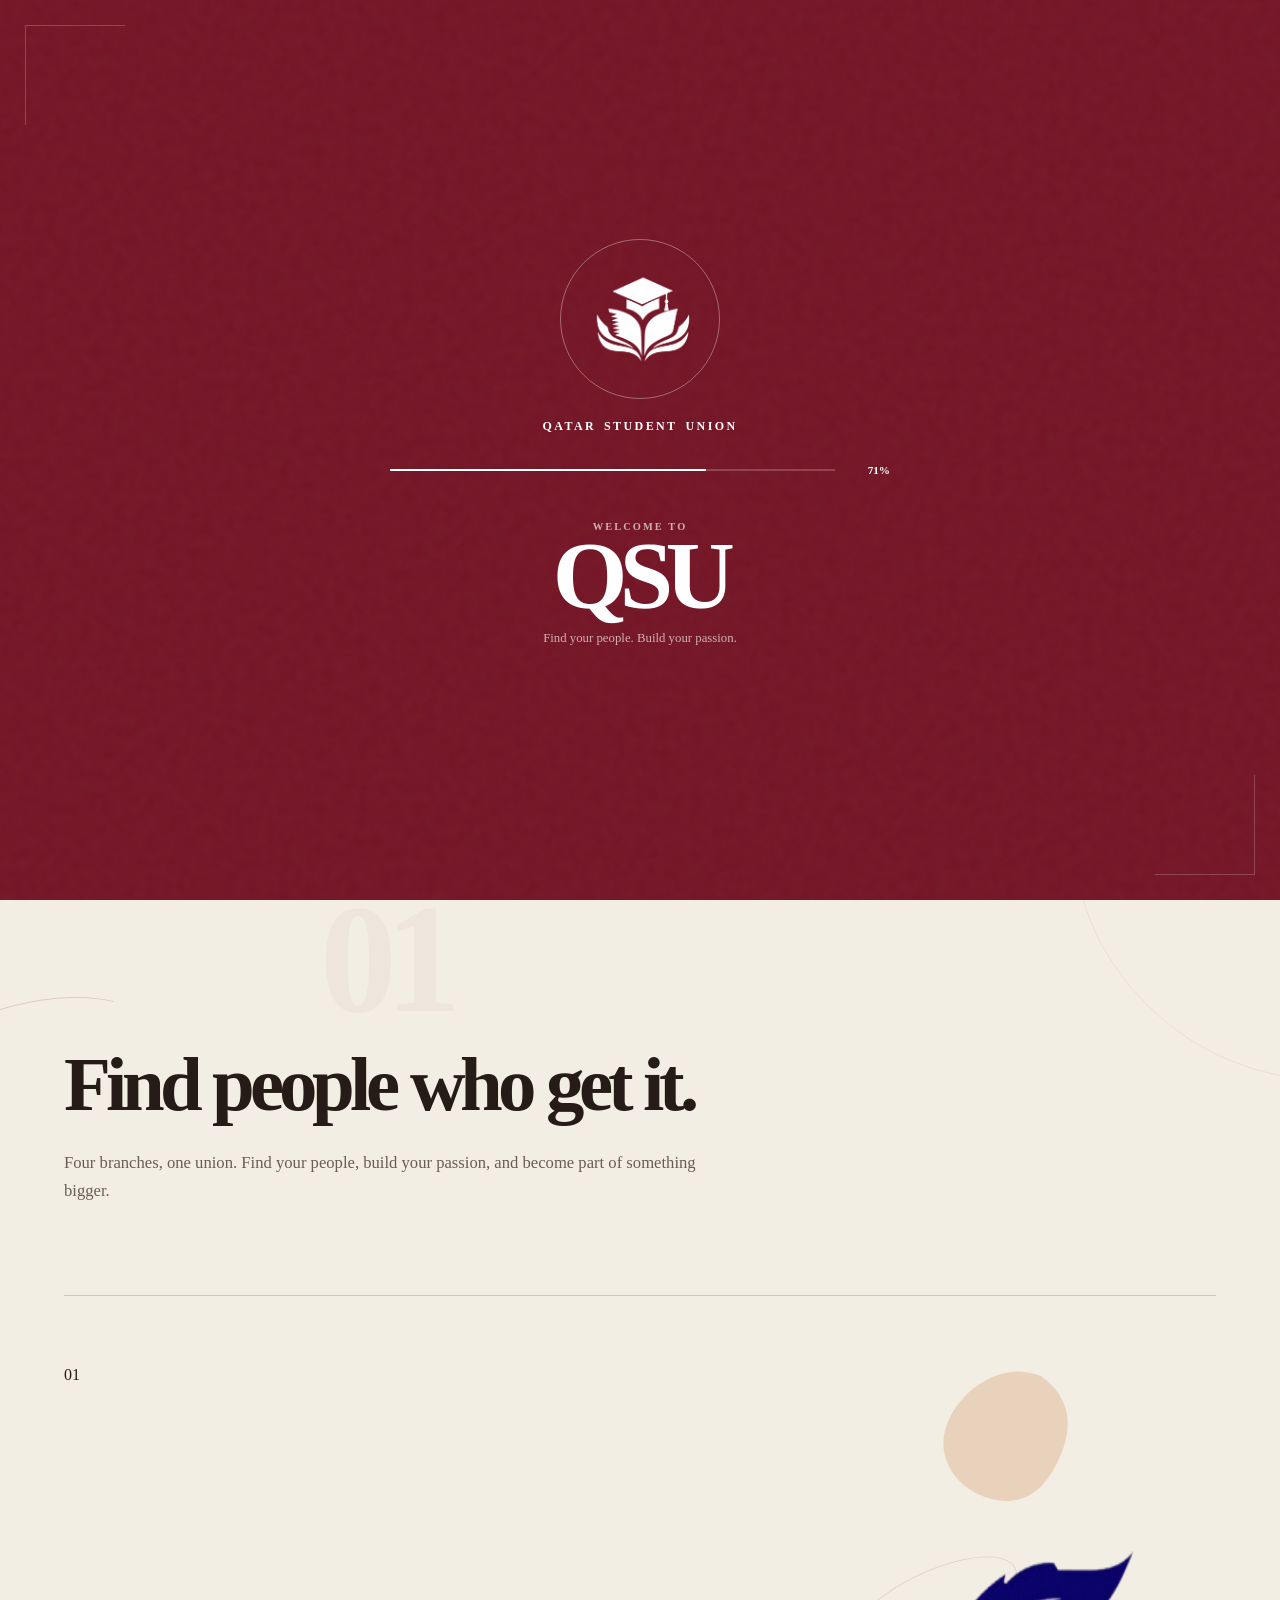
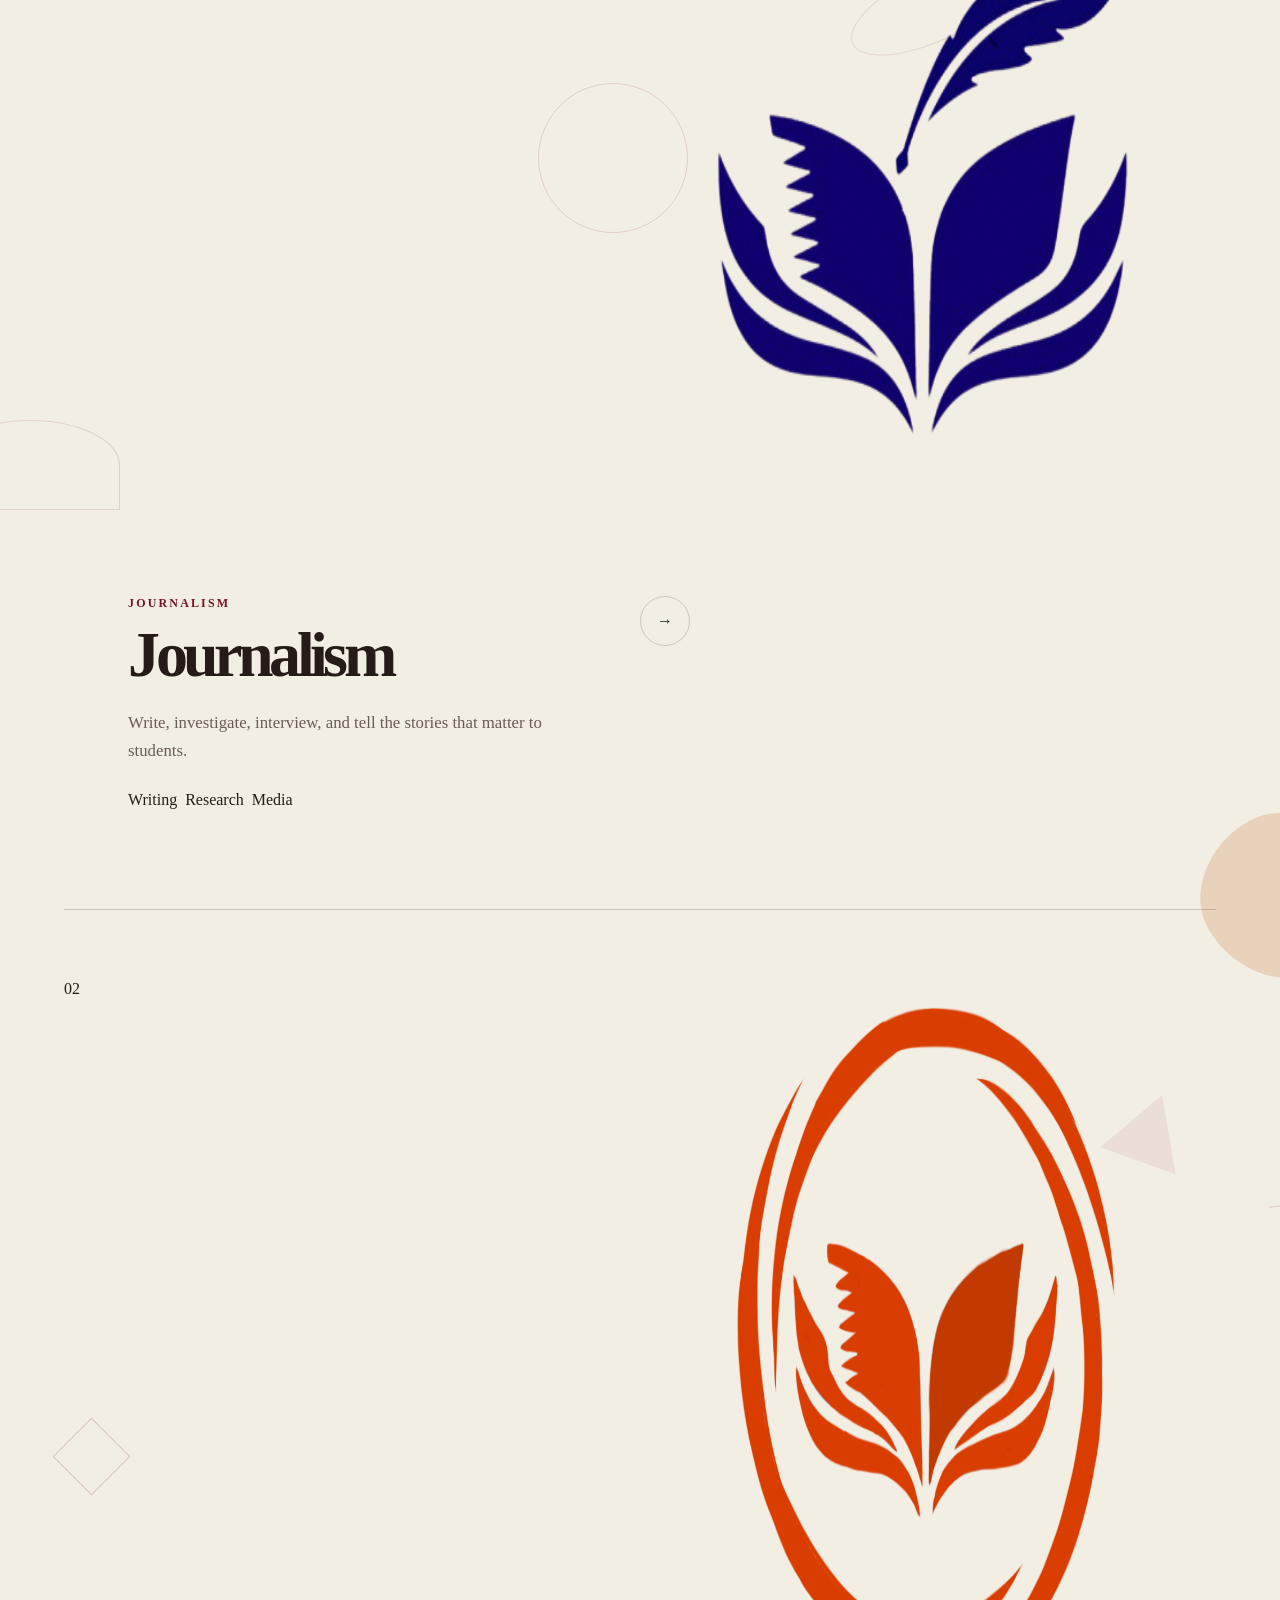
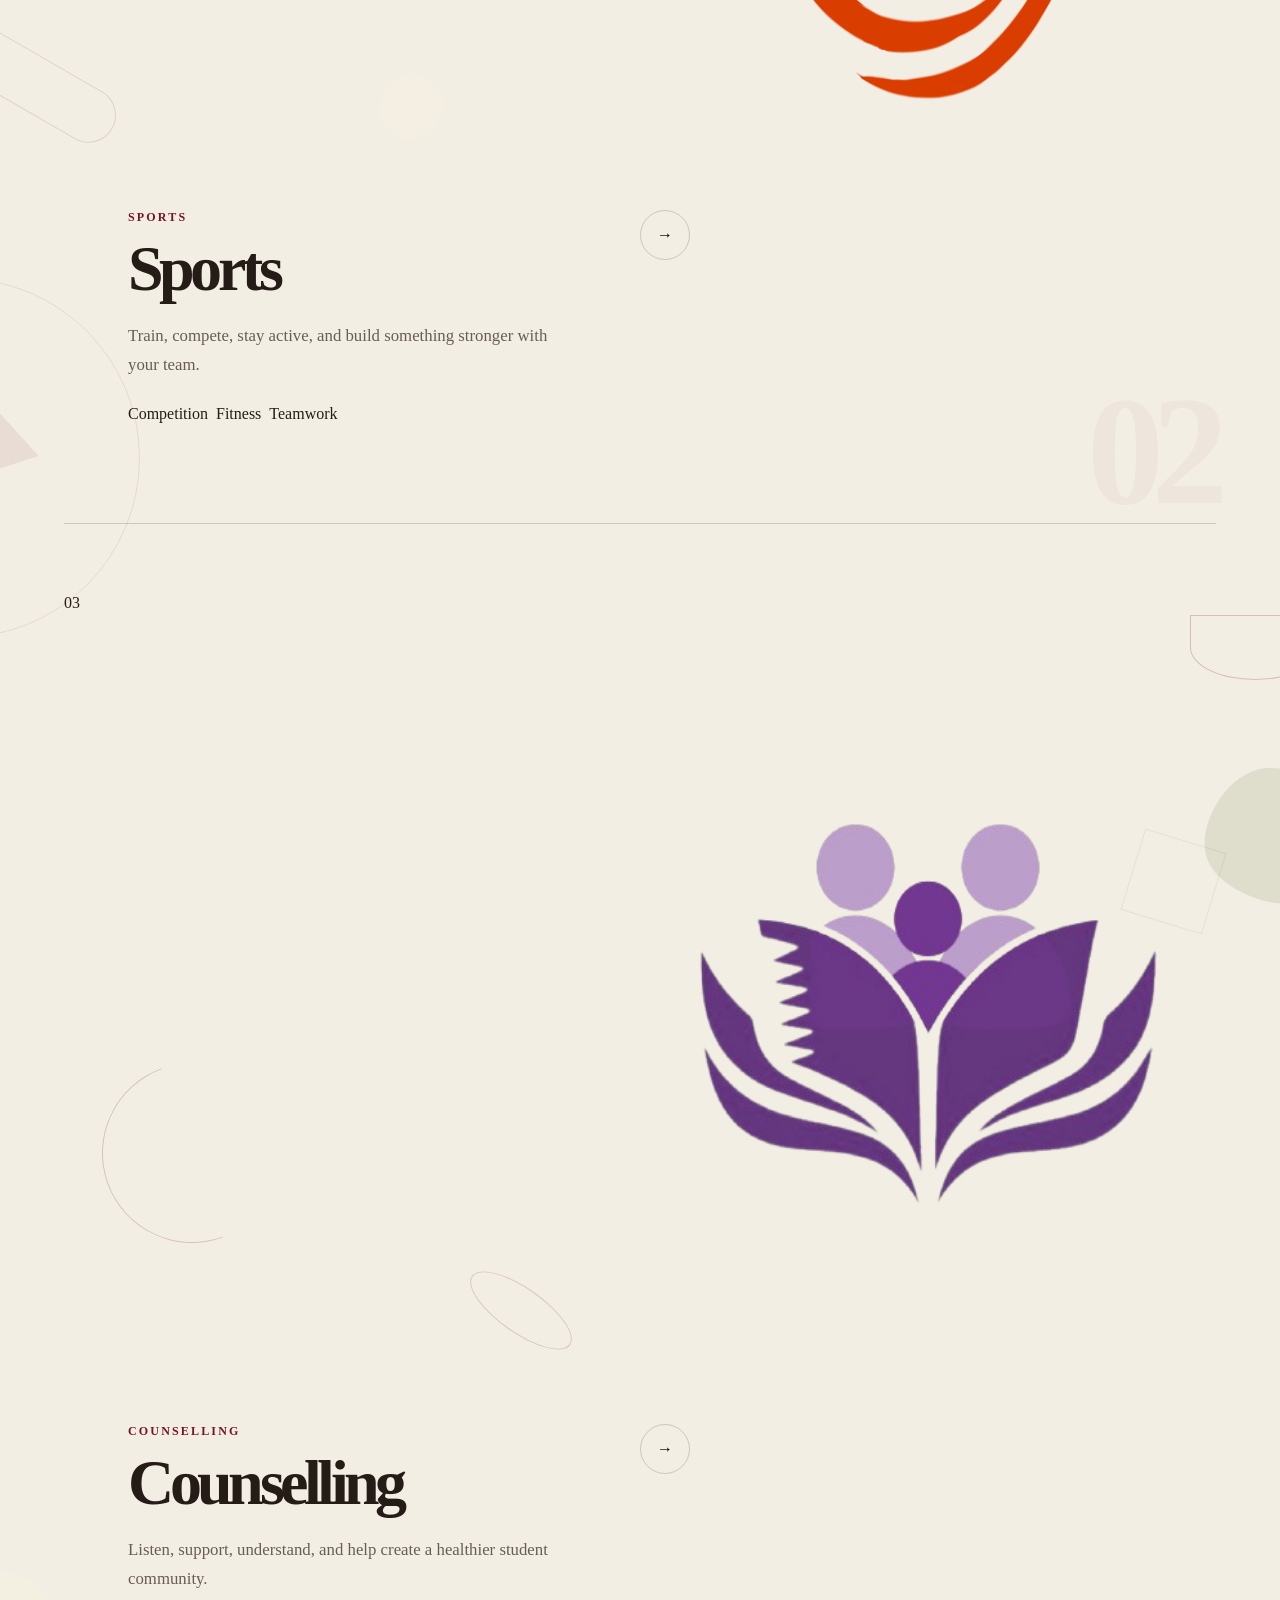
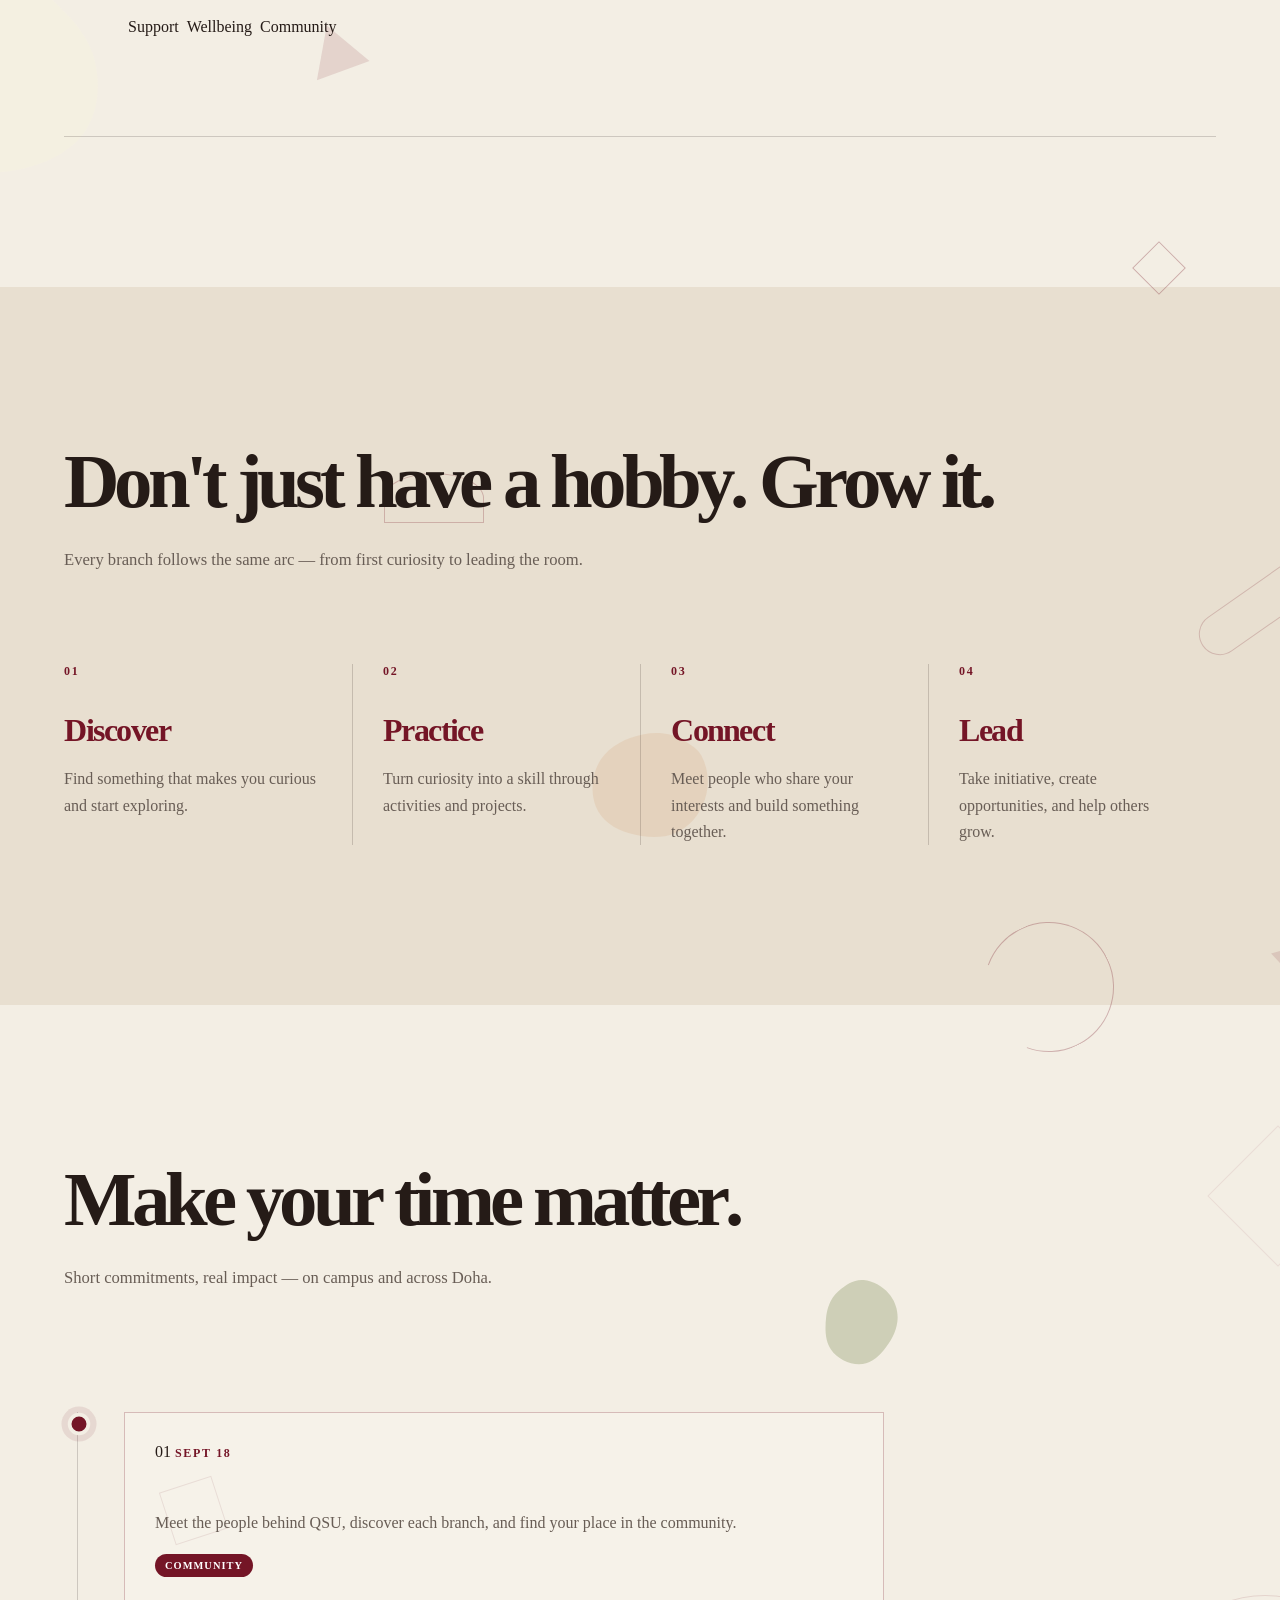
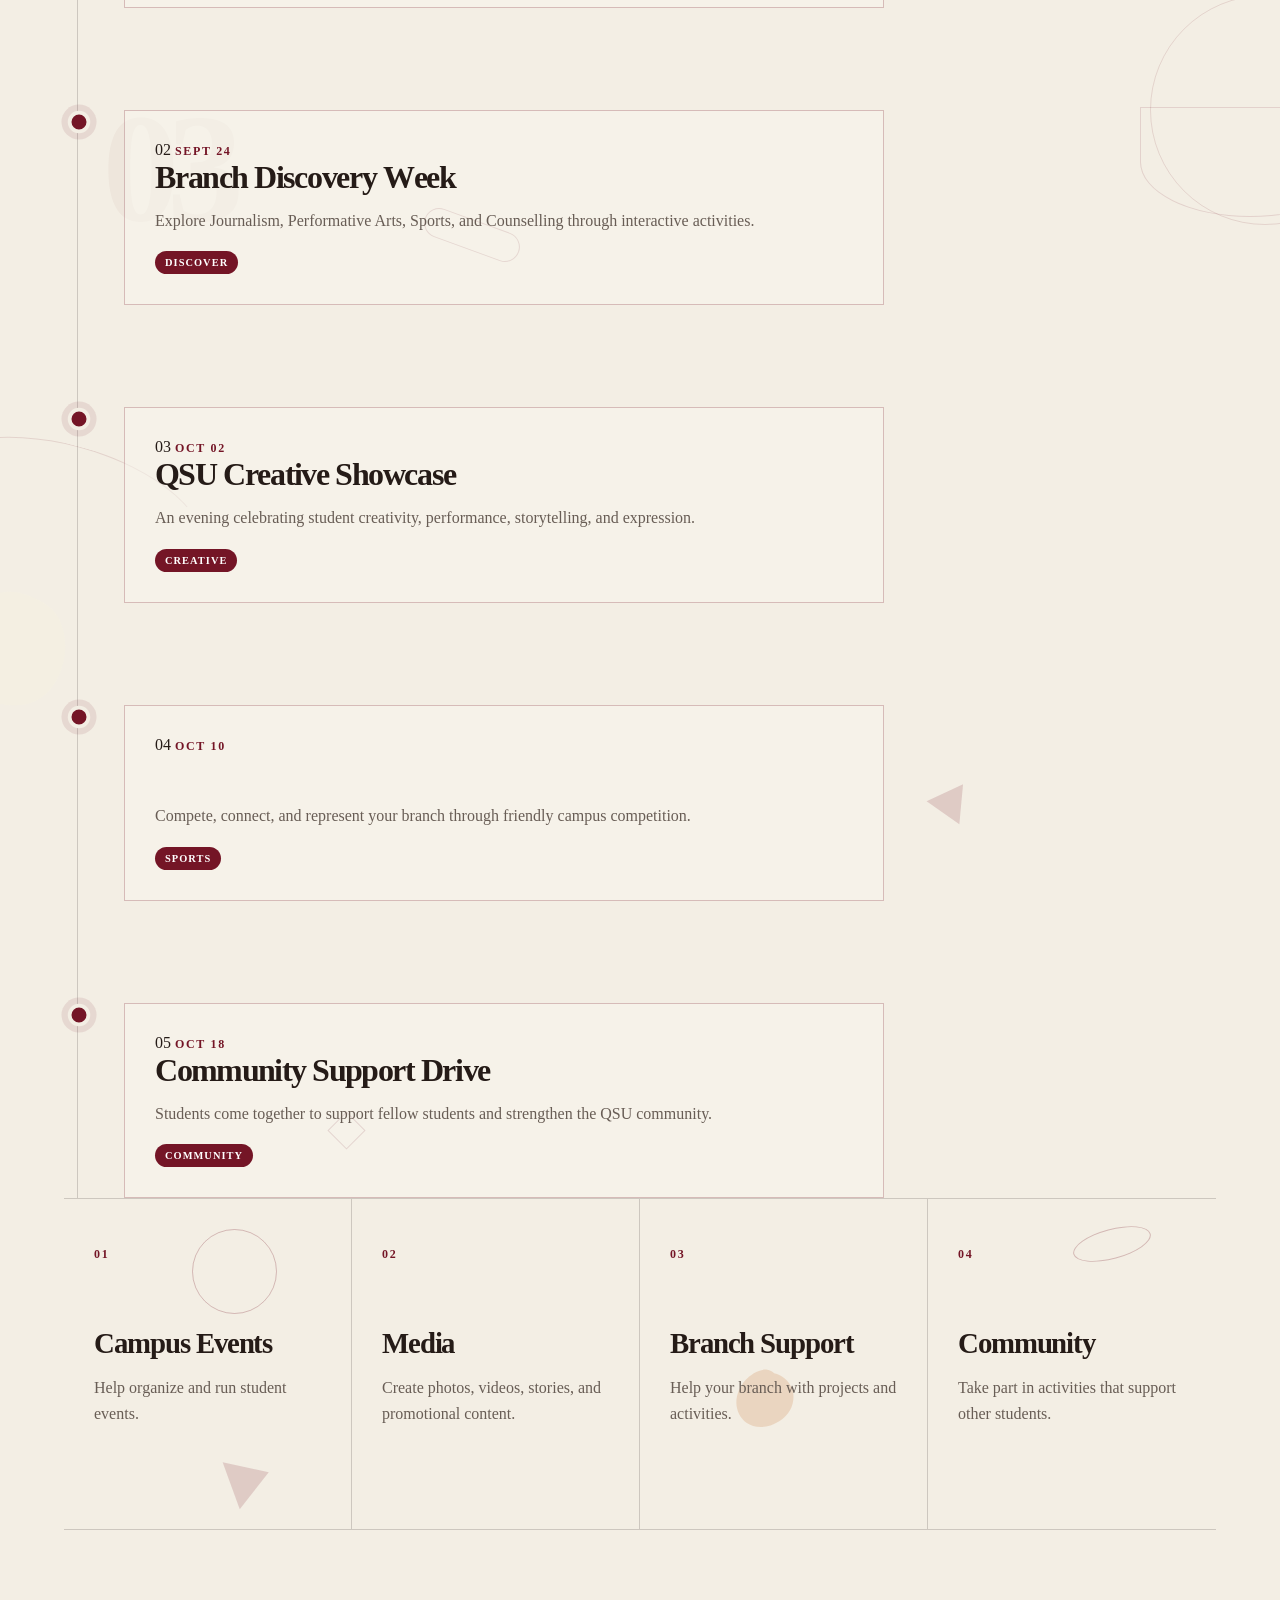
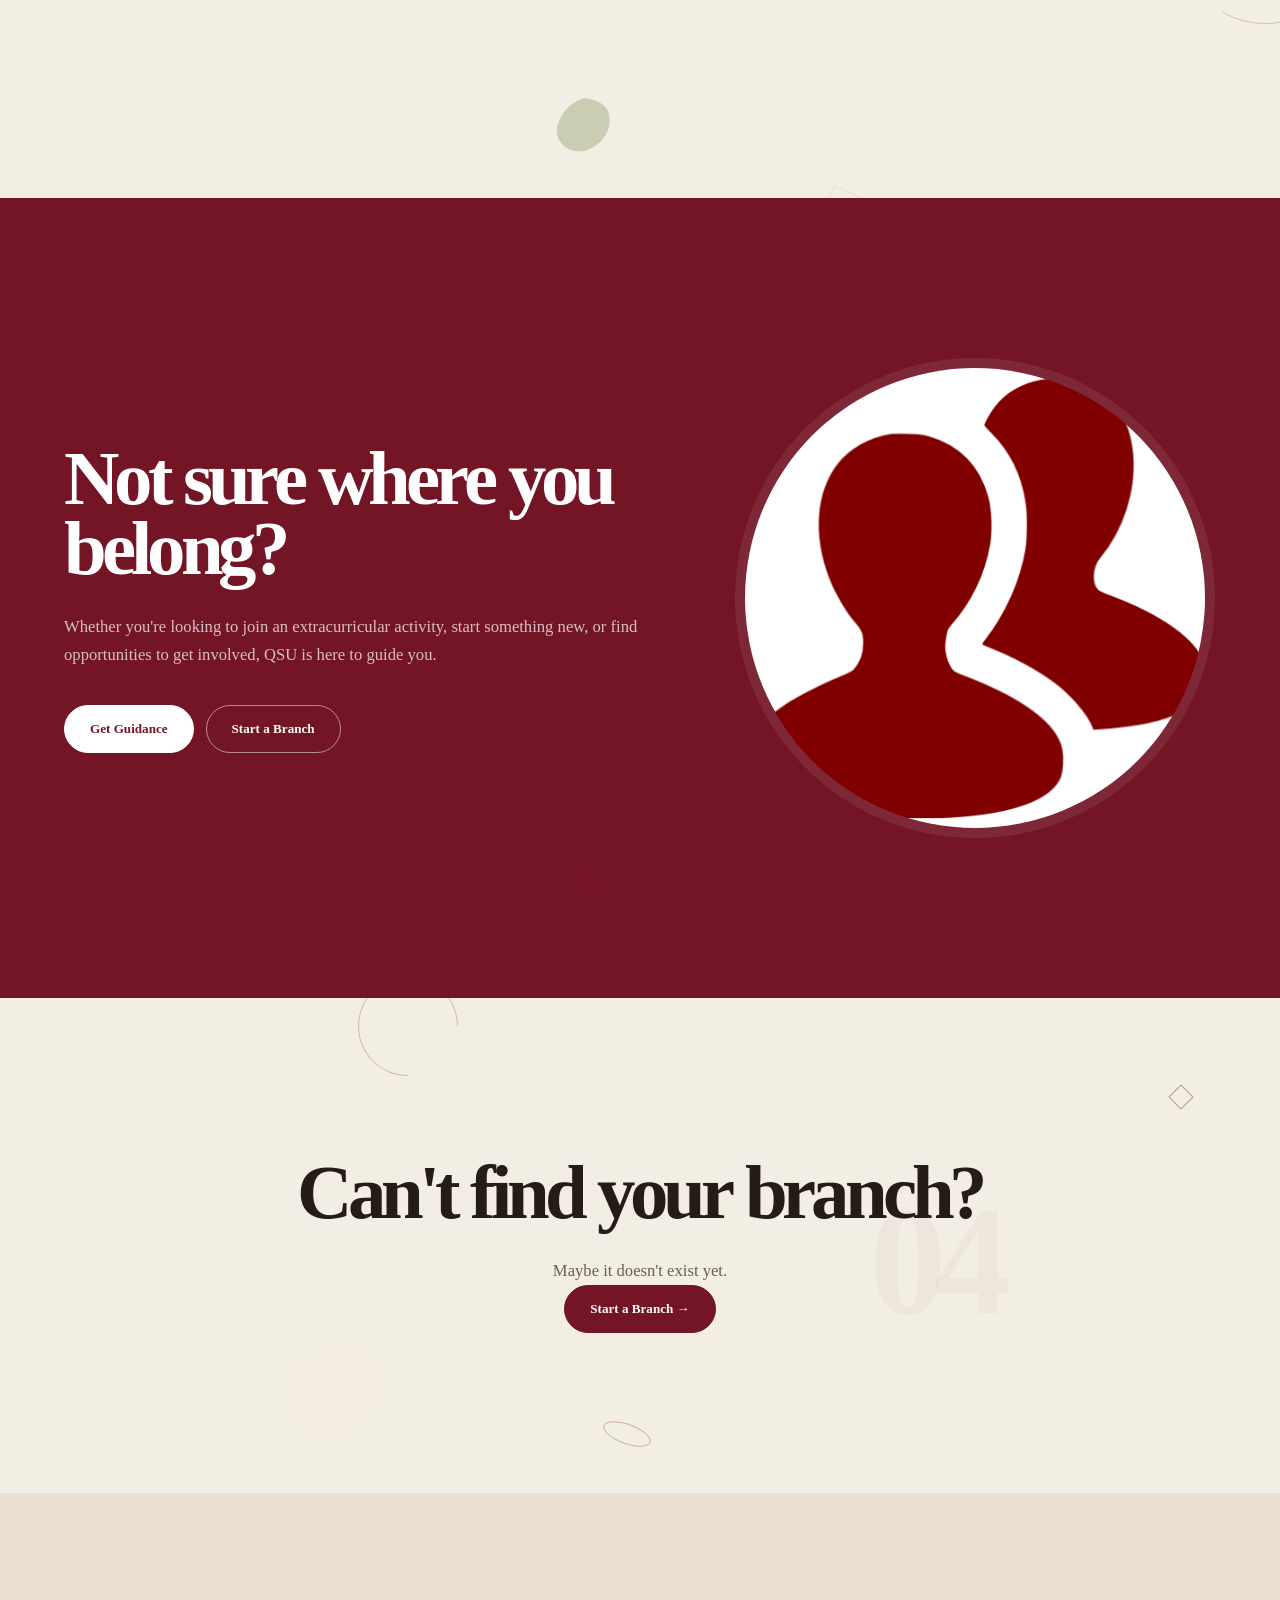
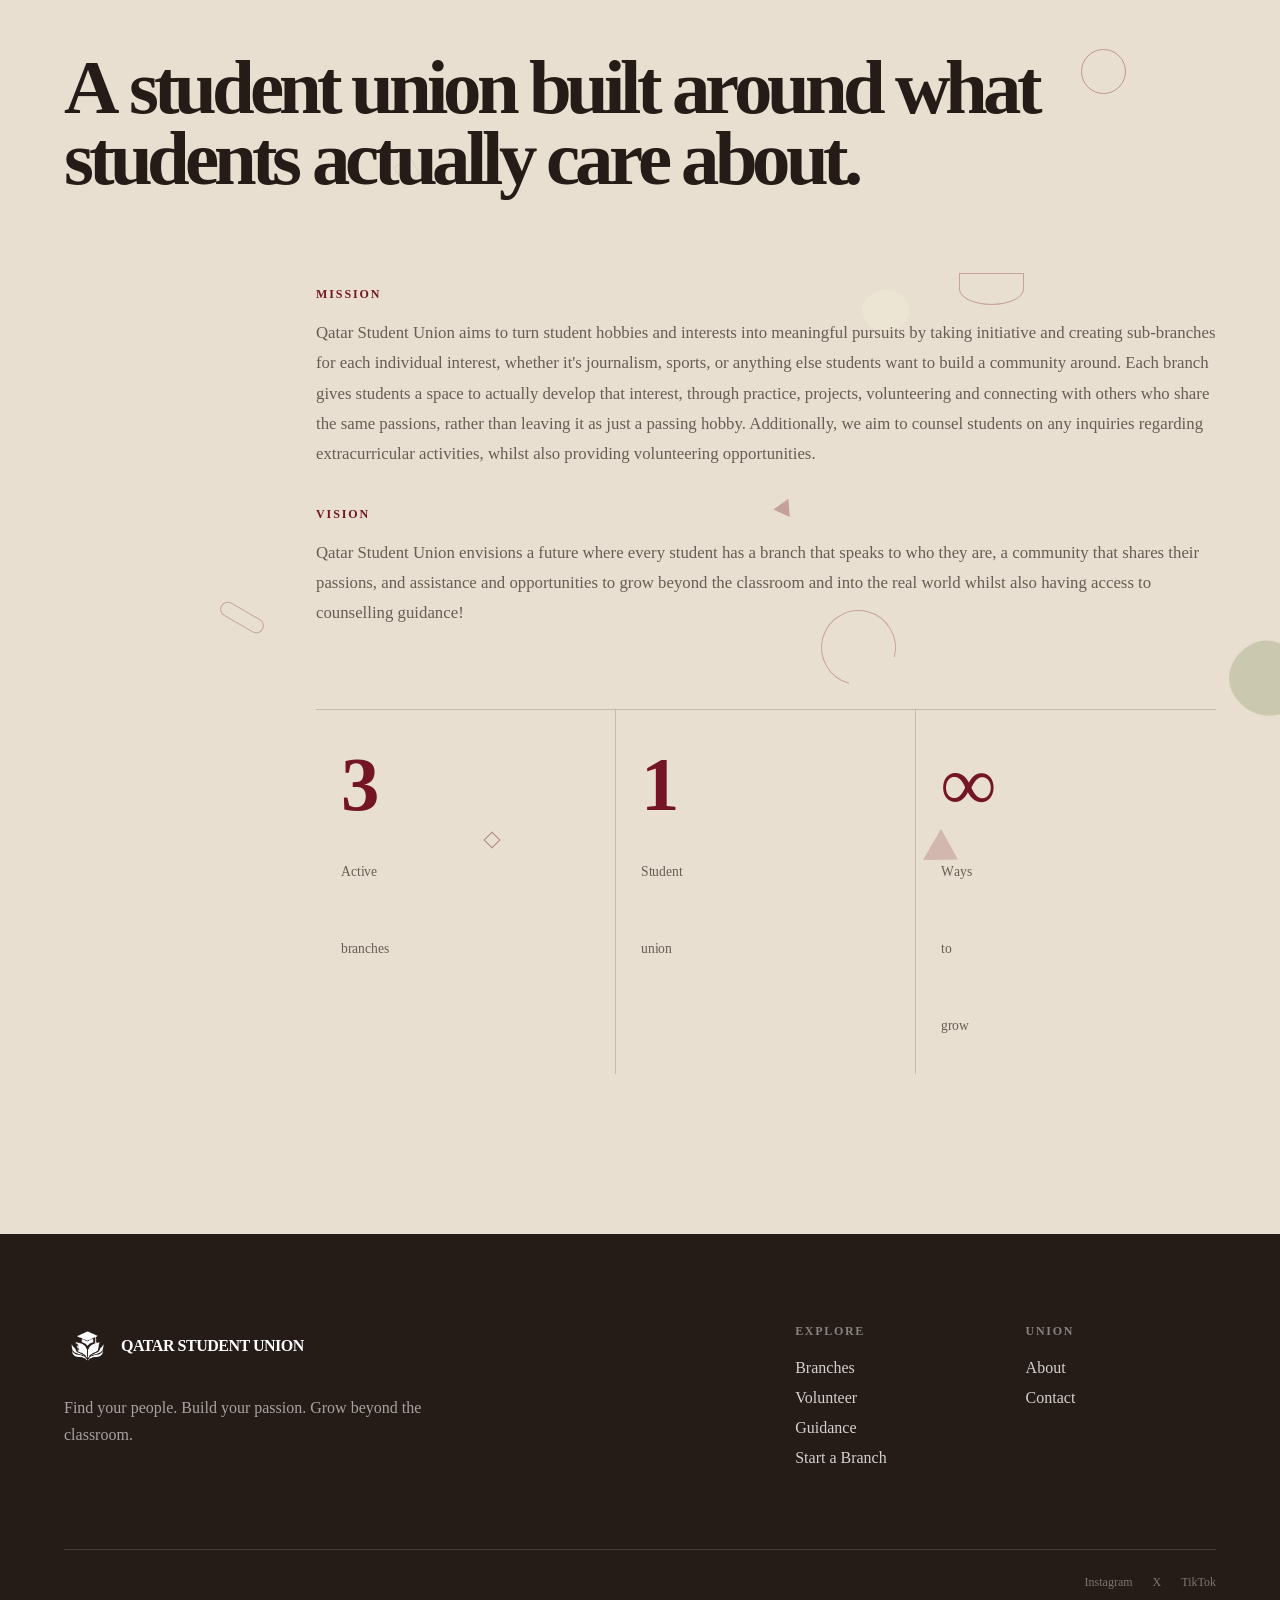
==== commit 704cc8d1: "Update index.html" ====
--- a/index.html
+++ b/index.html
@@ -868,7 +868,7 @@
         >
 
           <img
-            src="QSU_LOGO_AND_TEXT.png"
+            src="White_logo.png"
             alt="Qatar Student Union"
             class="nav__logo"
           >
--- a/style.css
+++ b/style.css
@@ -15,6 +15,8 @@
   --maroon: #741526;
   --maroon-dark: #4d0d1a;
   --maroon-light: #92263b;
+
+  --green-light: #708244;
 
   --ink: #251b17;
   --ink-soft: #685d55;
@@ -1087,7 +1089,7 @@
 
   aspect-ratio: 1 / 1;
 
-  object-fit: cover;
+  object-fit: contain !important;
 
   border-radius: 50%;
 
@@ -4298,7 +4300,7 @@
 
     max-width: none !important;
 
-    object-fit: cover !important;
+    object-fit: contain !important;
     object-position: center center !important;
 
     border-radius: 50% !important;
@@ -5570,7 +5572,7 @@
     width: 100% !important;
     height: 100% !important;
 
-    object-fit: cover !important;
+    object-fit: contain !important;
     object-position: center center !important;
 
     border-radius: 50% !important;
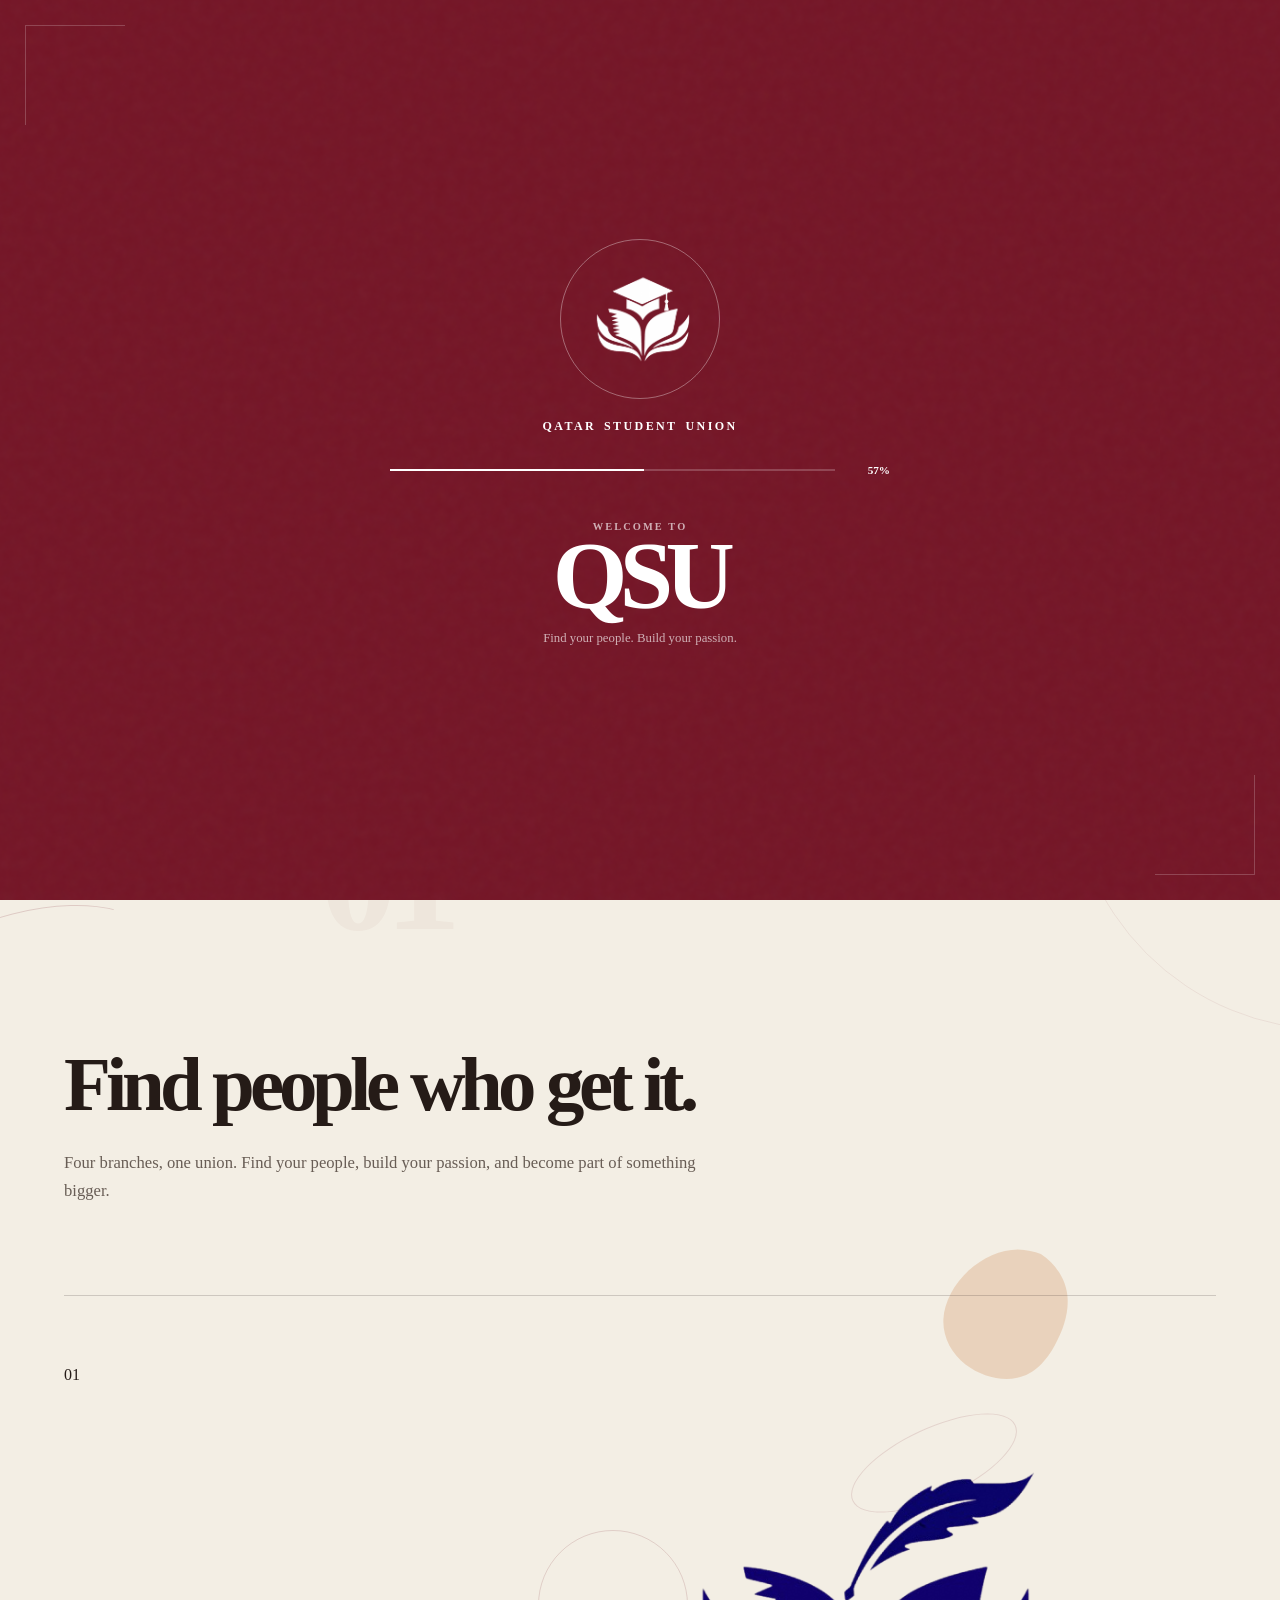
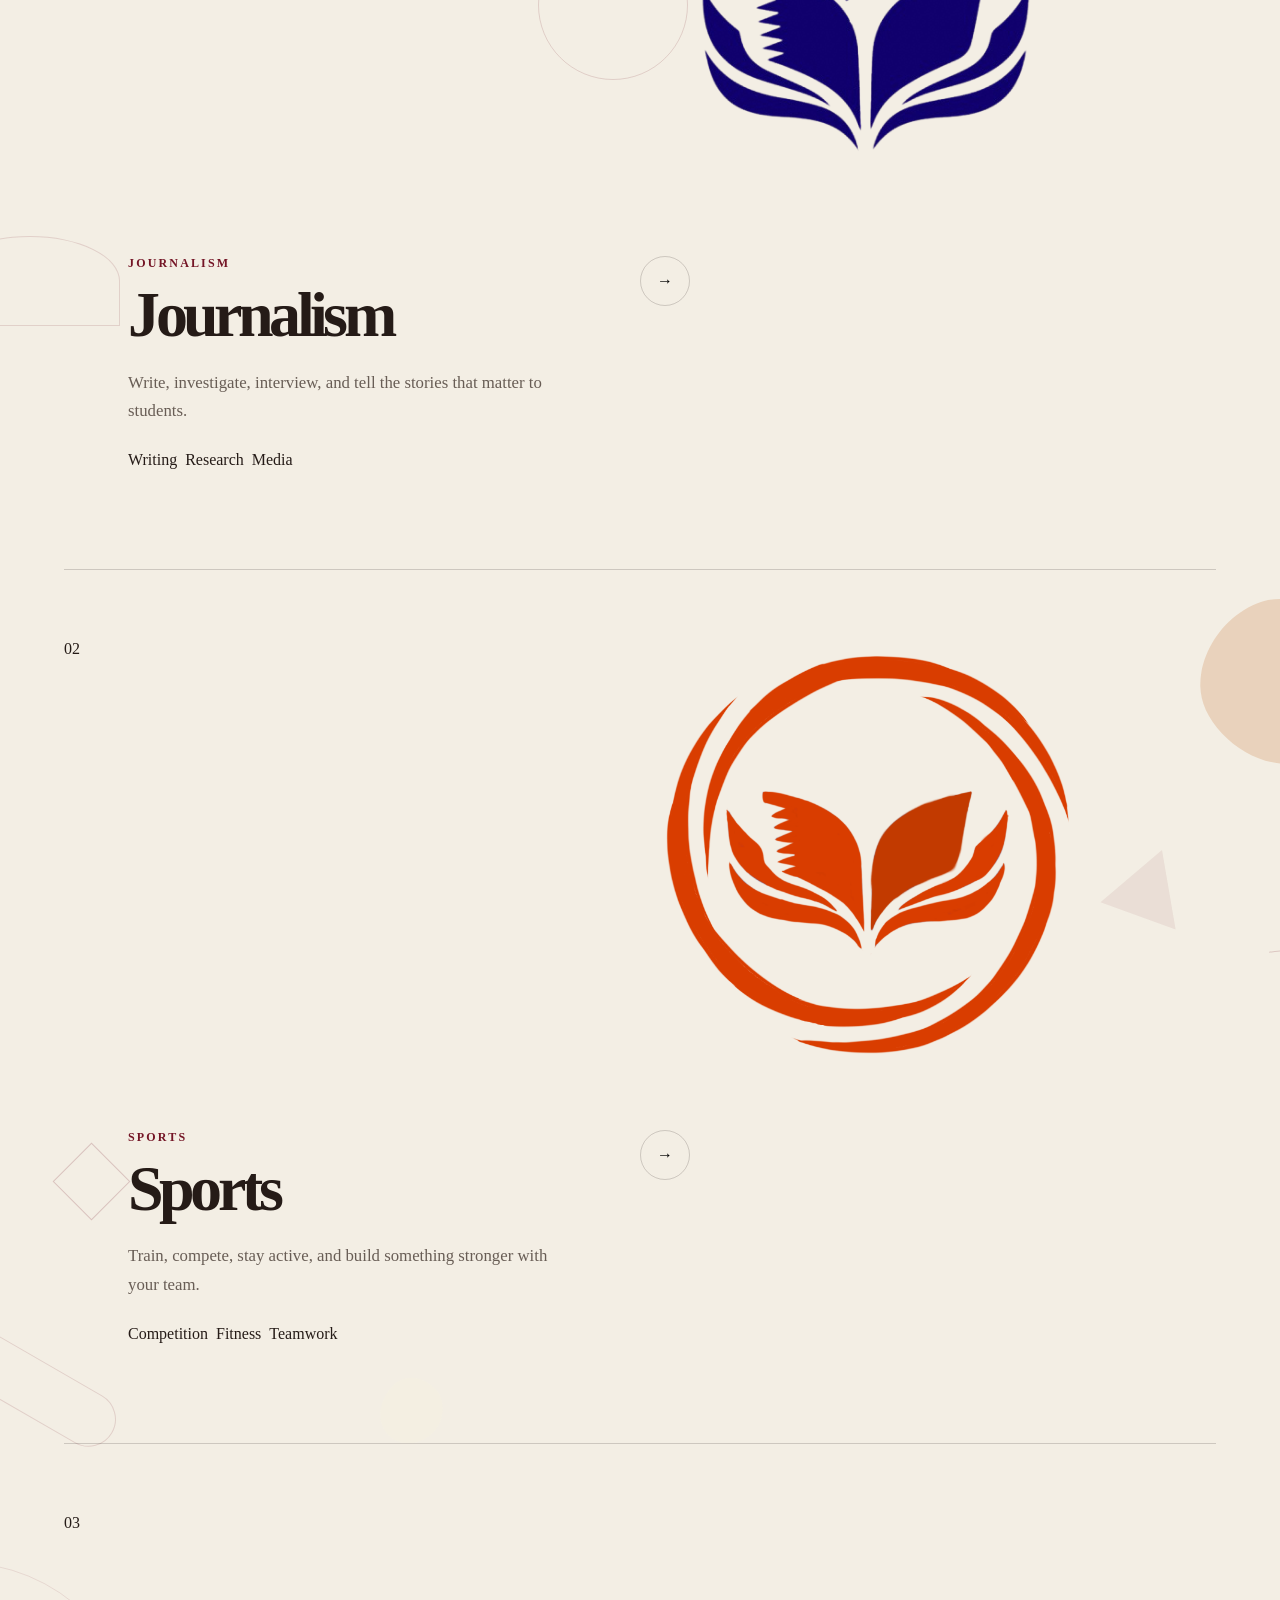
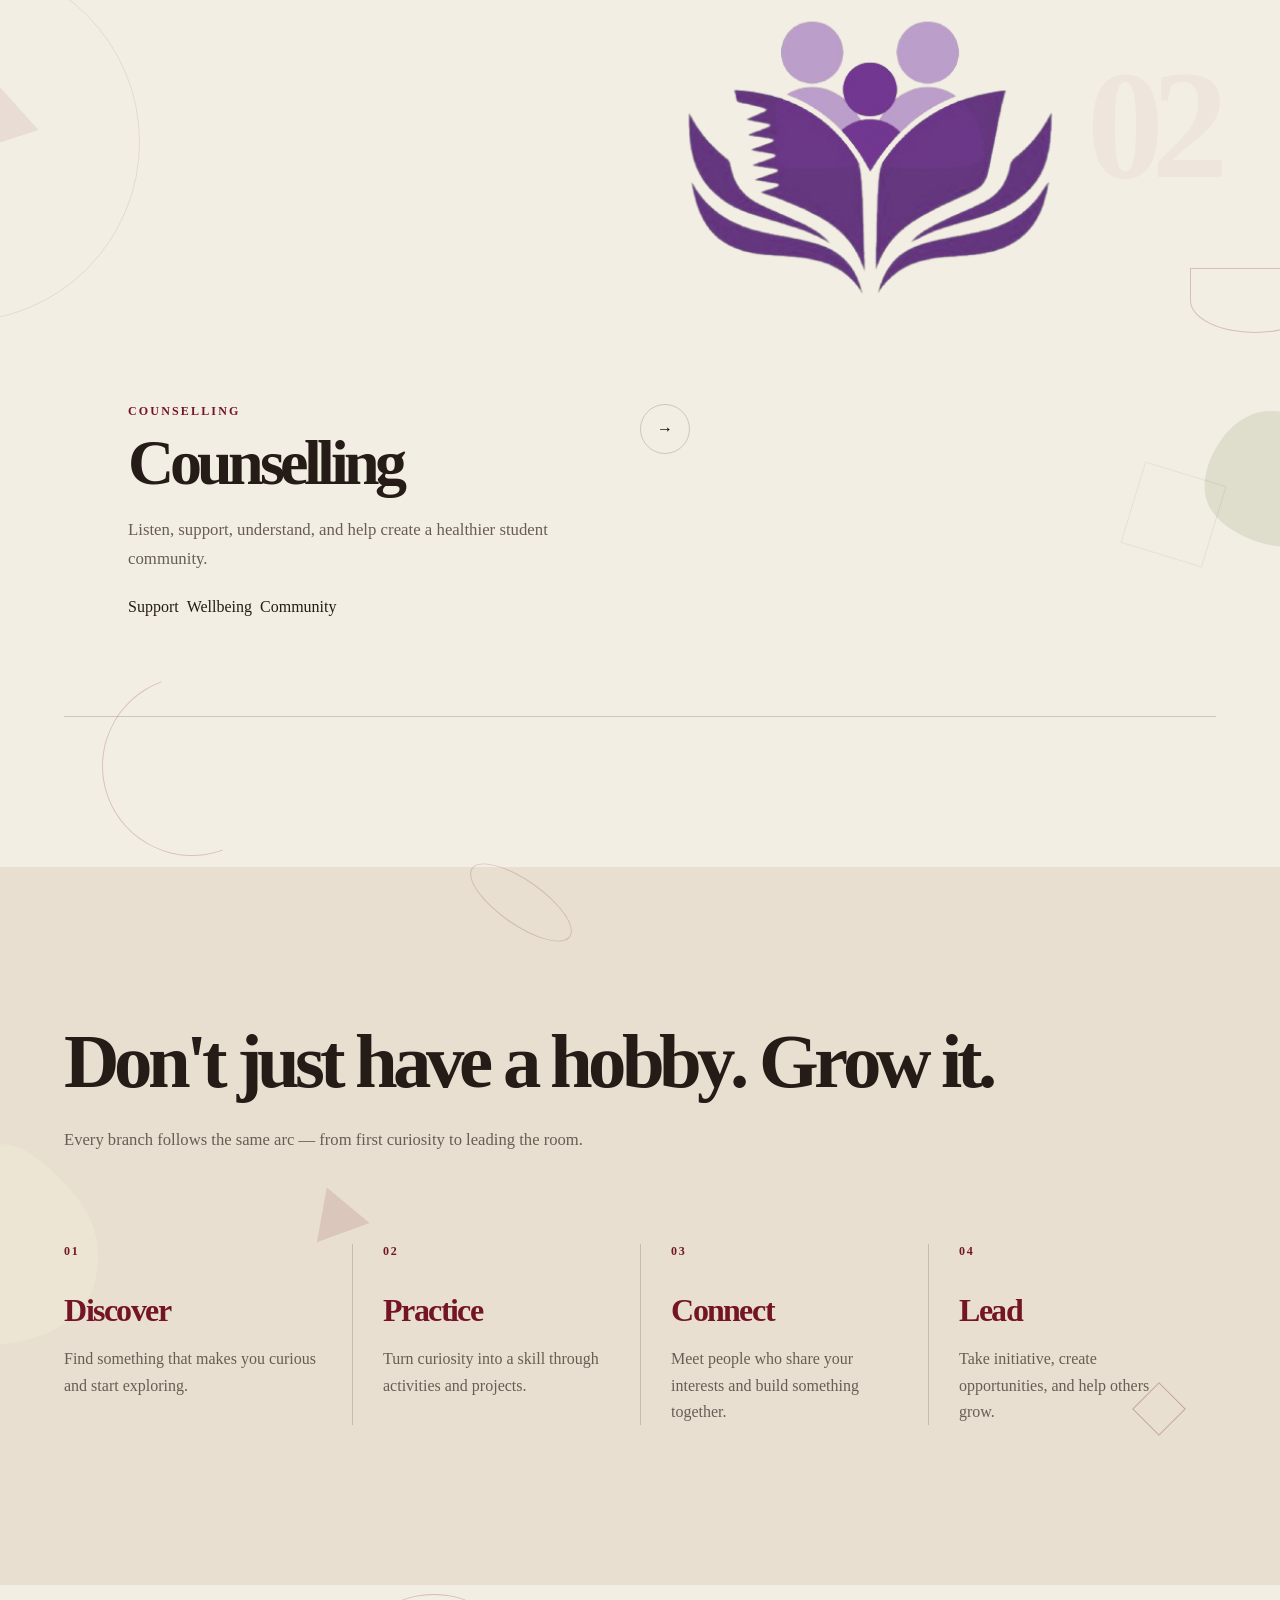
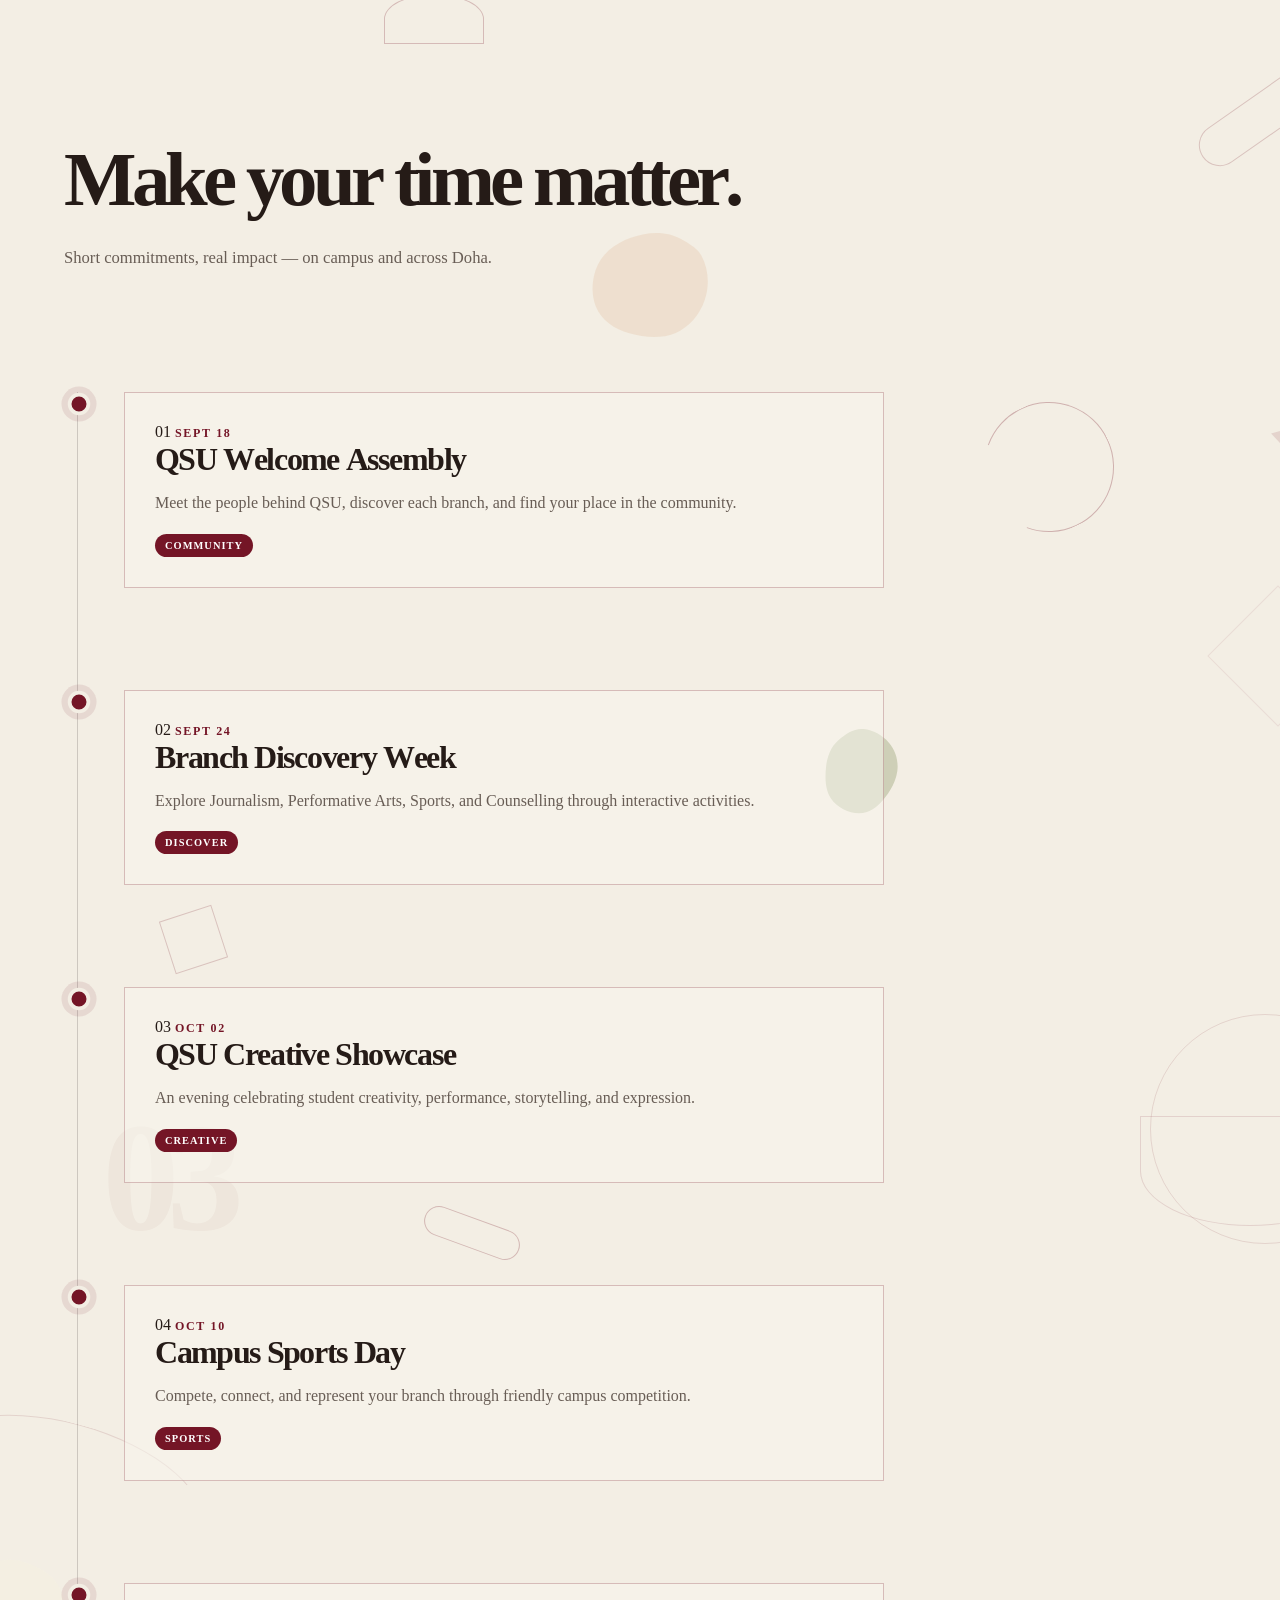
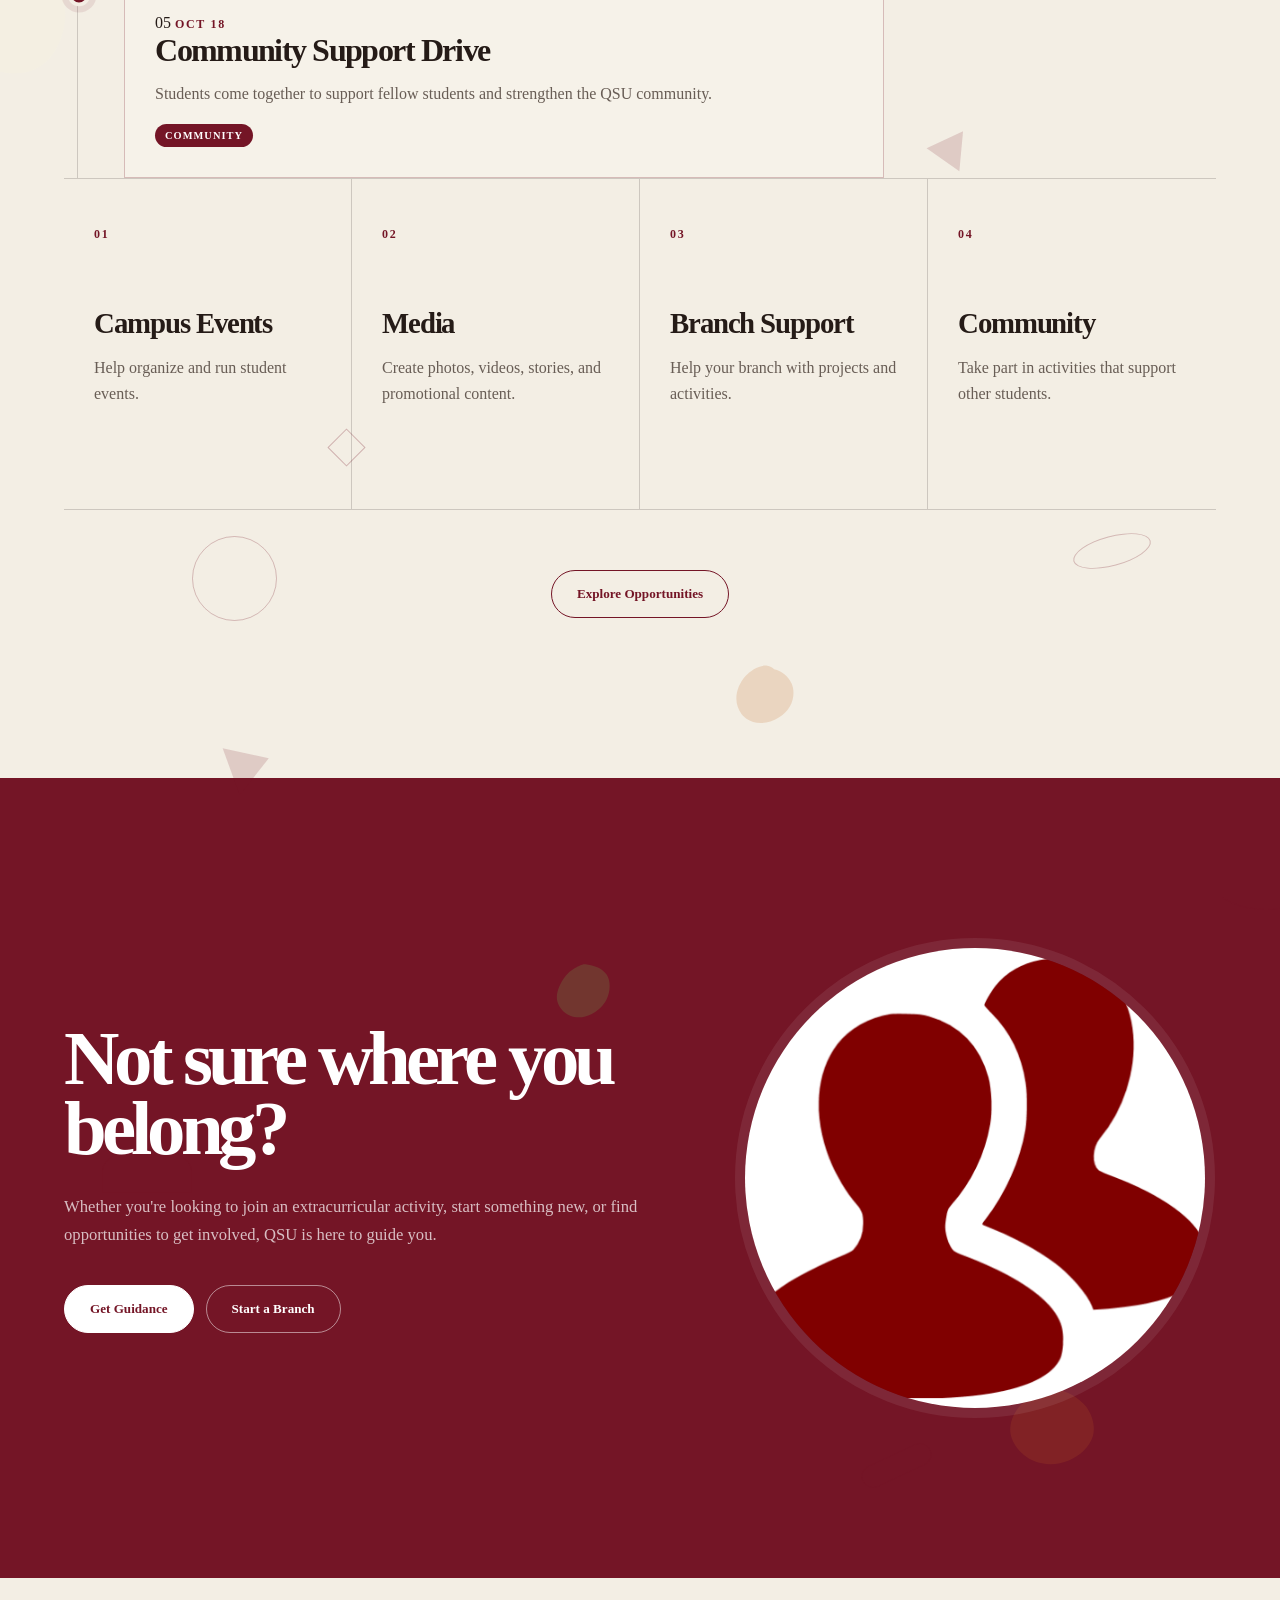
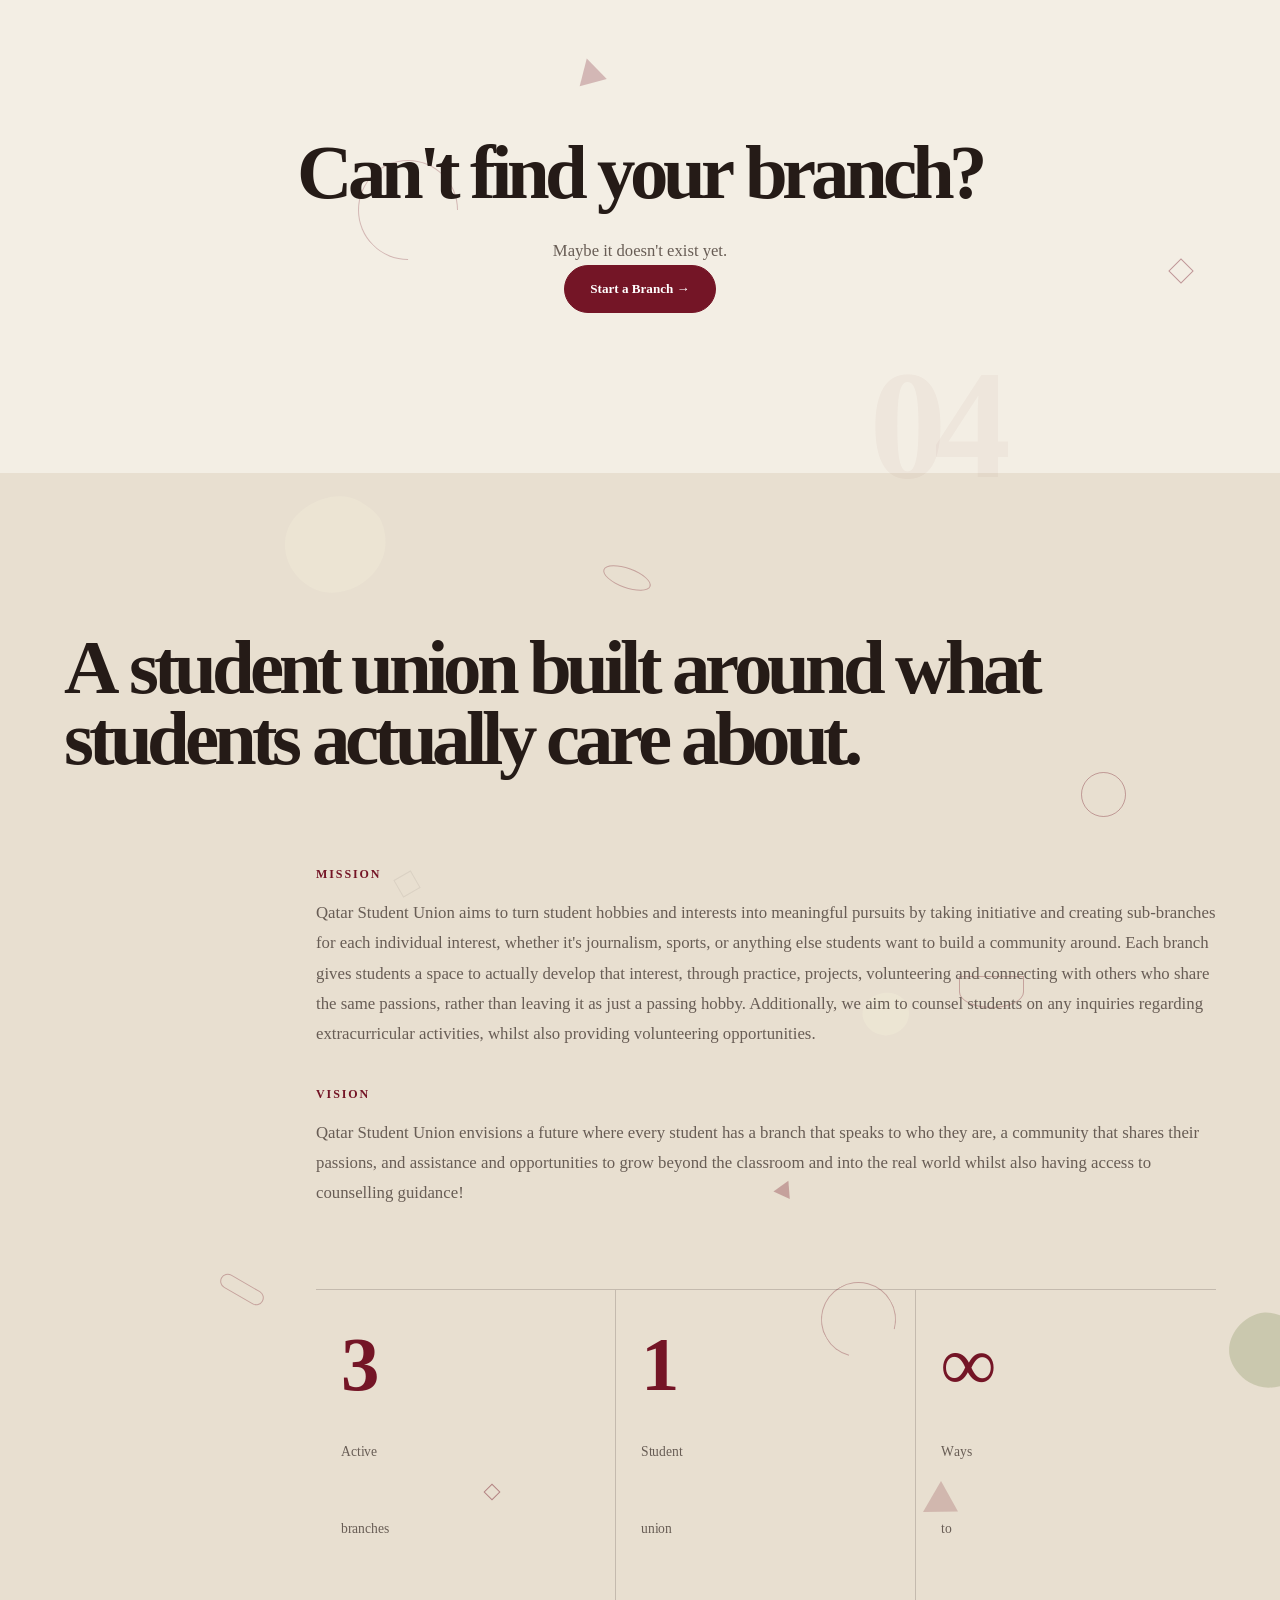
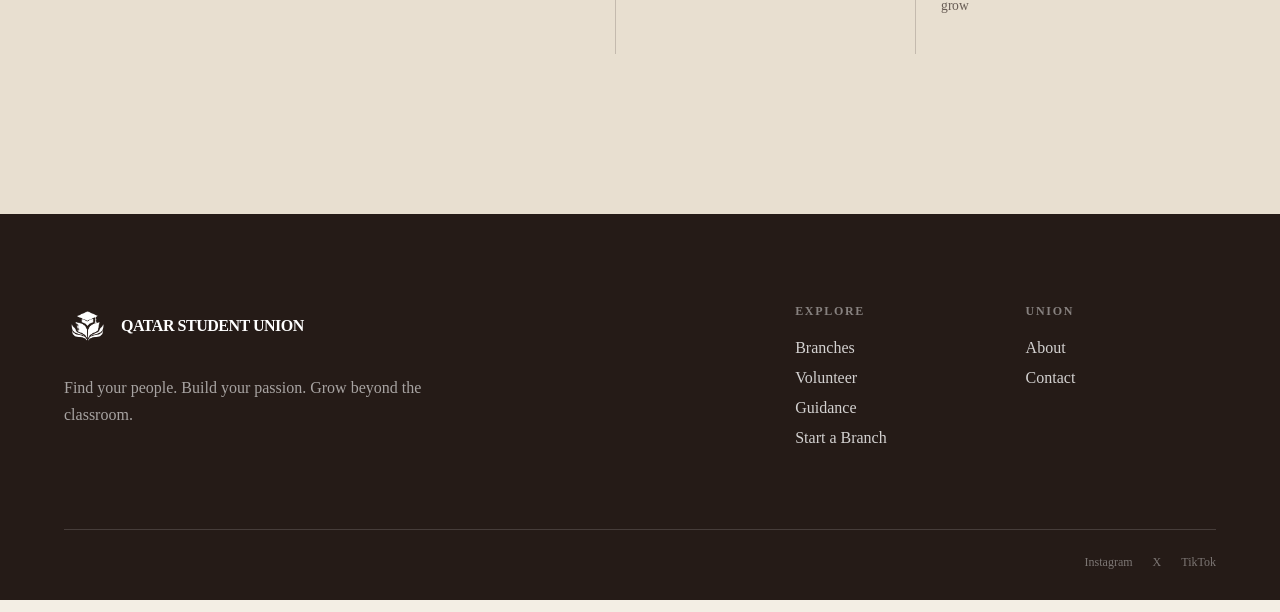
==== commit 4f6daf07: "Add files via upload" ====
--- a/index.html
+++ b/index.html
@@ -1442,4 +1442,4 @@
 <script src="script.js"></script>
 
 </body>
-</html>
+</html>
--- a/style.css
+++ b/style.css
@@ -668,6 +668,7 @@
   max-width: none !important;
 
   object-fit: cover !important;
+  
 
   border-radius: 50% !important;
 
@@ -686,6 +687,45 @@
 
 .hero__central:hover .hero__branch-image {
   transform: scale(1.025) !important;
+}
+
+/* =========================================================
+   DESKTOP / PC
+========================================================= */
+@media (min-width: 1401px) {
+
+  .branch-row__image {
+    width: min(80%, 500px);
+    height: 500px;
+    aspect-ratio: 1 / 1;
+
+    object-fit: cover;
+    object-position: center;
+
+    border-radius: 50%;
+    display: block;
+
+    box-shadow:
+      0 25px 70px rgba(37, 27, 23, .16);
+  }
+
+}
+
+
+/* =========================================================
+   LAPTOP
+========================================================= */
+@media (min-width: 1001px) and (max-width: 1400px) {
+
+  #branches .branch-row img {
+    width: min(85%, 460px);
+    height: auto;
+    aspect-ratio: 1 / 1;
+    object-fit: cover;
+    object-position: center;
+    border-radius: 50%;
+  }
+
 }
 
 /* =========================================================
@@ -1084,21 +1124,17 @@
 }
 
 .branch-row__image {
-  width:
-    min(80%, 500px);
-
-  aspect-ratio: 1 / 1;
+  width: min(82vw, 330px);
+  height: min(82vw, 330px);
+  max-width: 330px;
+  max-height: 330px;
 
   object-fit: contain !important;
-
+  object-position: center;
   border-radius: 50%;
-
-  box-shadow:
-    0 25px 70px rgba(37, 27, 23, .16);
-
-  transition:
-    transform .8s var(--ease);
-}
+  display: block;
+}
+
 
 .branch-row__visual:hover .branch-row__image {
   transform:
@@ -2658,423 +2694,6 @@
   outline-offset: 4px;
 }
 
-
-/* =========================================================
-   RESPONSIVE — TABLET
-========================================================= */
-
-@media (max-width: 1000px) {
-
-  .nav__links {
-    display: none;
-  }
-
-  .nav__burger {
-    display: grid;
-  }
-
-  .hero__stage {
-    height: 560px;
-    min-height: 560px;
-  }
-
-  .hero__type,
-  #heroType {
-    font-size:
-      clamp(6rem, 16vw, 10rem);
-  }
-
-  .branch-row {
-    min-height: 480px;
-  }
-
-  .journey-track {
-    grid-template-columns:
-      repeat(2, 1fr);
-
-    row-gap: 70px;
-  }
-
-  .journey__step:nth-child(3) {
-    border-left: 0;
-    padding-left: 0;
-  }
-
-  .vol-strip {
-    grid-template-columns:
-      repeat(2, 1fr);
-  }
-
-  .volunteer-card:nth-child(2) {
-    border-right: 0;
-  }
-
-  .volunteer-card:nth-child(-n+2) {
-    border-bottom:
-      1px solid var(--line);
-  }
-
-  .guidance {
-    grid-template-columns: 1fr;
-
-    gap: 60px;
-  }
-
-  .guidance__visual {
-    order: -1;
-  }
-
-  .footer-top {
-    grid-template-columns: 1fr;
-
-    gap: 60px;
-  }
-}
-
-
-/* =========================================================
-   RESPONSIVE — MOBILE
-========================================================= */
-
-@media (max-width: 760px) {
-
-  :root {
-    --nav-height: 72px;
-    --side-pad: 22px;
-  }
-
-  .nav {
-    height: var(--nav-height);
-  }
-
-  .nav__logo {
-    width: 32px;
-    height: 32px;
-  }
-
-  .hero {
-    min-height: 100svh;
-
-    padding-top:
-      calc(var(--nav-height) + 30px);
-  }
-
-  .hero__stage {
-    height: 500px;
-    min-height: 500px;
-  }
-
-  .hero__type,
-  #heroType {
-    top: 8% !important;
-
-    font-size:
-      clamp(3.5rem, 15vw, 6rem) !important;
-
-    line-height: .8;
-  }
-
-  .hero .hero__type .char-motion {
-    font-size: inherit !important;
-  }
-
-  .hero__central,
-  .hero__visual {
-    width:
-      min(62vw, 340px) !important;
-
-    height:
-      min(62vw, 340px) !important;
-  }
-
-  .hero__circle,
-  .hero__image-wrap {
-    border-width: 7px !important;
-  }
-
-  .arrow-btn,
-  .hero__arrow,
-  #prevBranch,
-  #nextBranch {
-    width: 45px !important;
-    height: 45px !important;
-
-    font-size: 20px !important;
-  }
-
-  #prevBranch,
-  .hero__arrow--prev {
-    left: 2% !important;
-  }
-
-  #nextBranch,
-  .hero__arrow--next {
-    right: 2% !important;
-  }
-
-  .hero-shape--circle {
-    width: 85vw;
-  }
-
-  .hero__desc {
-    bottom: 5% !important;
-
-    width: 90% !important;
-
-    font-size: .9rem;
-  }
-
-  .hero__dots {
-    bottom: 0 !important;
-  }
-
-  #branches,
-  #journey,
-  #volunteer,
-  #guidance,
-  #start,
-  #about {
-    padding: 100px 0;
-  }
-
-  .section-head h2,
-  .guidance h2,
-  .start-branch h2,
-  .about h2 {
-    font-size:
-      clamp(2.8rem, 12vw, 5rem);
-  }
-
-  .branch-row {
-    grid-template-columns: 1fr;
-
-    padding: 60px 0;
-
-    gap: 45px;
-  }
-
-  .branch-row__visual {
-    order: 1;
-  }
-
-  .branch-row__content {
-    order: 2;
-
-    padding: 0;
-  }
-
-  .branch-row__image {
-    width:
-      min(80%, 350px);
-  }
-
-  .journey-track {
-    grid-template-columns: 1fr;
-
-    gap: 0;
-  }
-
-  .journey__step,
-  .journey__step:nth-child(3) {
-    padding: 35px 0;
-
-    border-left: 0;
-
-    border-top:
-      1px solid var(--line);
-  }
-
-  .journey__step:first-child {
-    border-top: 0;
-  }
-
-  .vol-strip {
-    grid-template-columns: 1fr;
-  }
-
-  .volunteer-card {
-    border-right: 0;
-
-    border-bottom:
-      1px solid var(--line);
-  }
-
-  .volunteer-card:last-child {
-    border-bottom: 0;
-  }
-
-  .qsu-events {
-    padding-left: 45px;
-
-    margin-top: 80px;
-  }
-
-  .qsu-events::before,
-  .qsu-events__progress {
-    left: 8px;
-  }
-
-  .qsu-event__pin {
-    left: -44px;
-  }
-
-  .qsu-event {
-    padding-bottom: 60px;
-  }
-
-  .qsu-event__card {
-    padding: 22px;
-  }
-
-  .about-copy {
-    margin-top: 60px;
-  }
-
-  .about-stats {
-    grid-template-columns: 1fr;
-  }
-
-  .about-stats > div {
-    border-right: 0;
-
-    border-bottom:
-      1px solid var(--line);
-  }
-
-  .about-stats > div:last-child {
-    border-bottom: 0;
-  }
-
-  .footer-bottom {
-    flex-direction: column;
-
-    align-items: flex-start;
-
-    gap: 20px;
-  }
-
-  .footer-links {
-    grid-template-columns: 1fr;
-  }
-
-  .modal {
-    padding: 35px 25px;
-  }
-
-  .quiz-options {
-    grid-template-columns: 1fr;
-  }
-}
-
-
-/* =========================================================
-   RESPONSIVE — SMALL PHONE
-========================================================= */
-
-@media (max-width: 420px) {
-
-  .hero__stage {
-    height: 420px;
-    min-height: 420px;
-  }
-
-  .hero__type,
-  #heroType {
-    font-size: 48px !important;
-  }
-
-  .hero__central,
-  .hero__visual {
-    width: 62vw !important;
-    height: 62vw !important;
-  }
-
-  .hero__arrows,
-  .hero__branch-controls {
-    top: 56%;
-  }
-
-  .hero__desc {
-    font-size: .82rem;
-  }
-
-  .hero__cta {
-    margin-top: 20px;
-  }
-
-  .pill-btn {
-    min-height: 45px;
-
-    padding-inline: 20px;
-  }
-
-  .modal h2 {
-    font-size: 2.5rem;
-  }
-}
-
-
-/* =========================================================
-   REDUCED MOTION
-========================================================= */
-
-@media (prefers-reduced-motion: reduce) {
-
-  html {
-    scroll-behavior: auto;
-  }
-
-  *,
-  *::before,
-  *::after {
-    animation-duration: .01ms !important;
-    animation-iteration-count: 1 !important;
-    transition-duration: .01ms !important;
-  }
-
-  /* Character animation becomes immediately visible */
-
-  .char-motion {
-    opacity: 1 !important;
-
-    transform:
-      translate3d(0, 0, 0)
-      rotate(0deg)
-      scale(1) !important;
-
-    filter: blur(0) !important;
-  }
-
-  /* Fade-only text becomes immediately visible */
-
-  .fade-heading,
-  .hero__desc,
-  .hero__sub,
-  .section-subtitle,
-  .section-description {
-    opacity: 1 !important;
-
-    transform:
-      translateY(0) !important;
-
-    filter: blur(0) !important;
-  }
-
-  /* Reveal elements become immediately visible */
-
-  .reveal,
-  .reveal-left,
-  .reveal-right,
-  .reveal-up,
-  .reveal-scale,
-  .reveal-pop {
-    opacity: 1 !important;
-
-    transform: none !important;
-  }
-}
-
-
 /* =========================================================
    FINAL ANIMATION SAFETY
 ========================================================= */
@@ -4296,11 +3915,9 @@
   .hero__branch-image,
   #heroBranchImage {
     width: 100% !important;
-    height: 100% !important;
-
-    max-width: none !important;
-
-    object-fit: contain !important;
+    height: 500px !important;
+
+    object-fit: cover !important;
     object-position: center center !important;
 
     border-radius: 50% !important;
@@ -4475,17 +4092,16 @@
   }
 
   .branch-row__image {
-    width: min(82vw, 330px);
-    max-width: 330px;
-
-    height: auto;
-
-    aspect-ratio: 1 / 1;
-
-    object-fit: cover;
-
-    border-radius: 50%;
-  }
+  width: min(82vw, 330px);
+  height: min(82vw, 330px);
+  max-width: 330px;
+  max-height: 330px;
+
+  object-fit: cover;
+  object-position: center;
+  border-radius: 50%;
+  display: block;
+}
 
   .branch-row__content {
     width: 100%;
@@ -5285,8 +4901,17 @@
   }
 
   .branch-row__image {
-    width: min(80vw, 290px);
-  }
+  width: min(82vw, 330px);
+  height: min(82vw, 330px);
+  max-width: 330px;
+  max-height: 330px;
+
+  object-fit: cover;
+  object-position: center;
+  border-radius: 50%;
+  display: block;
+}
+
 
   .branch-row__content h3 {
     font-size:
@@ -5572,7 +5197,7 @@
     width: 100% !important;
     height: 100% !important;
 
-    object-fit: contain !important;
+    object-fit: cover !important;
     object-position: center center !important;
 
     border-radius: 50% !important;
@@ -5743,4 +5368,4 @@
     right: -15px !important;
   }
 
-}
+}
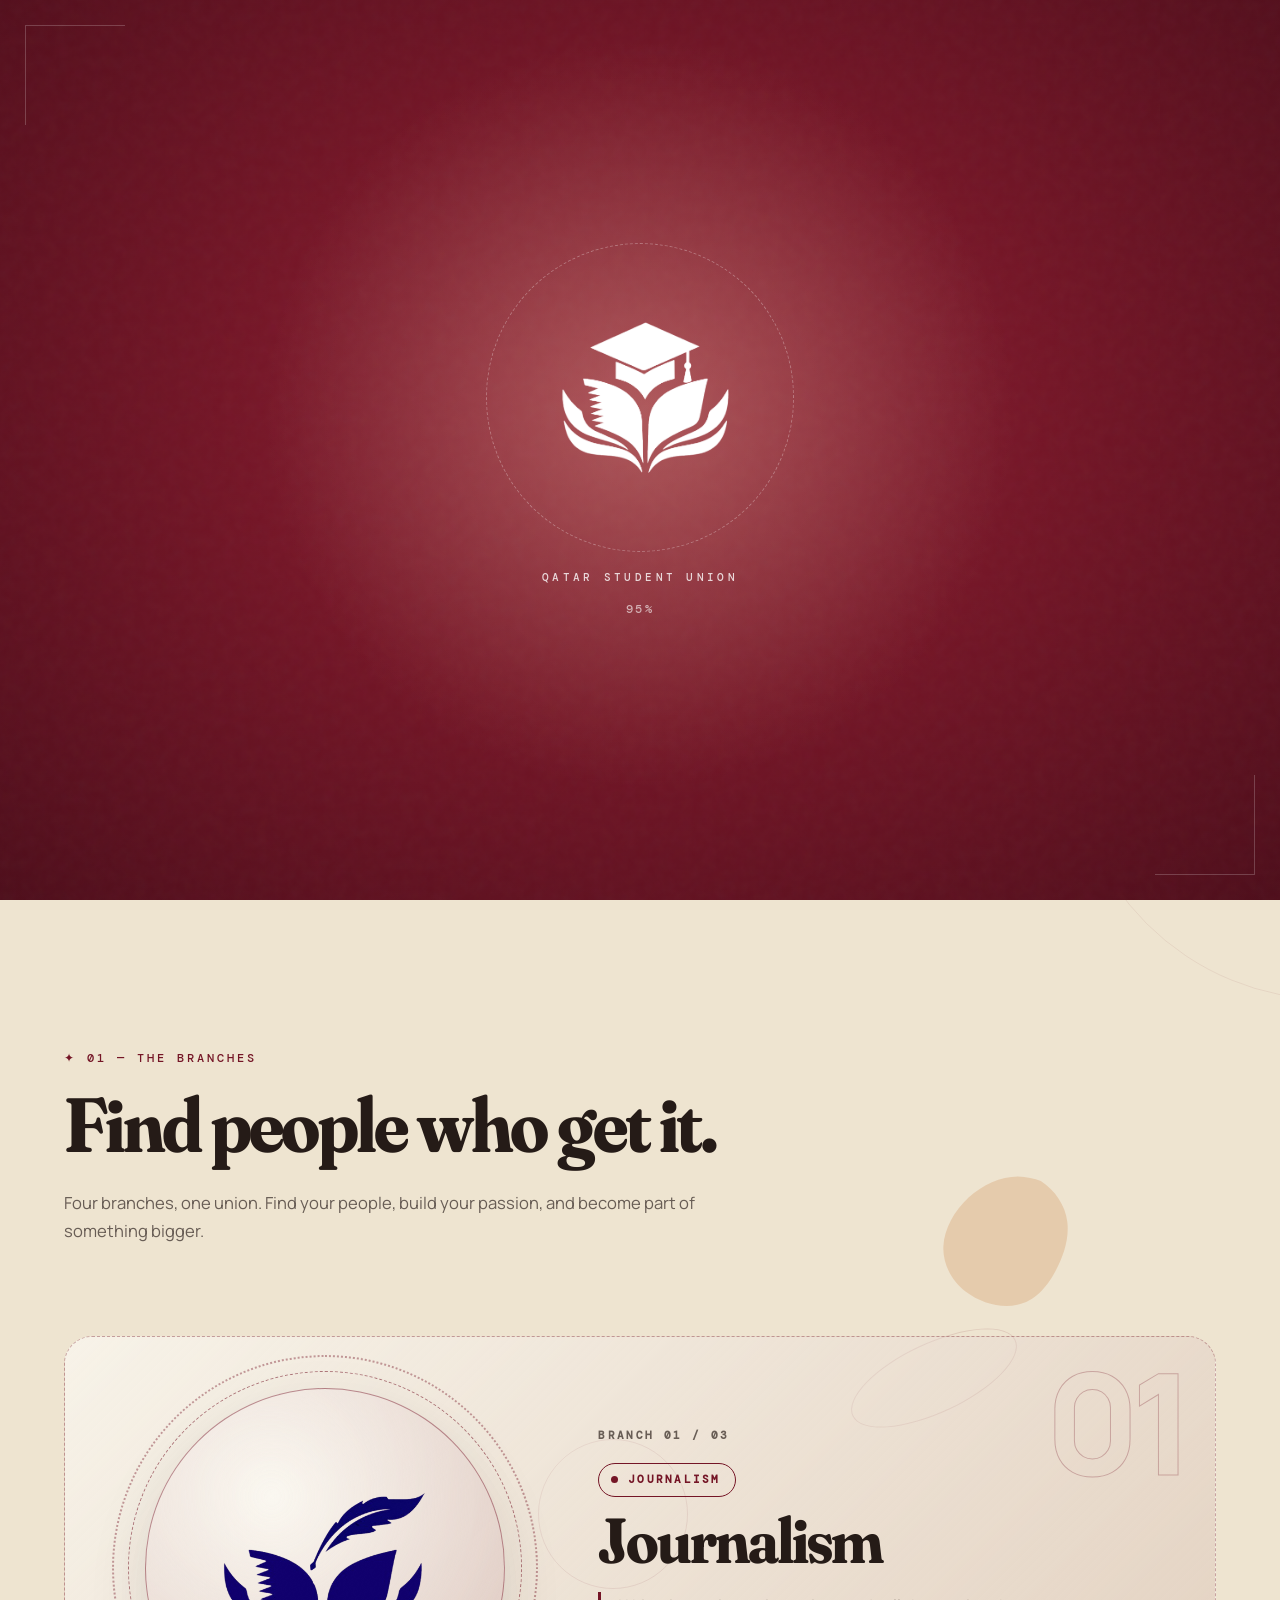
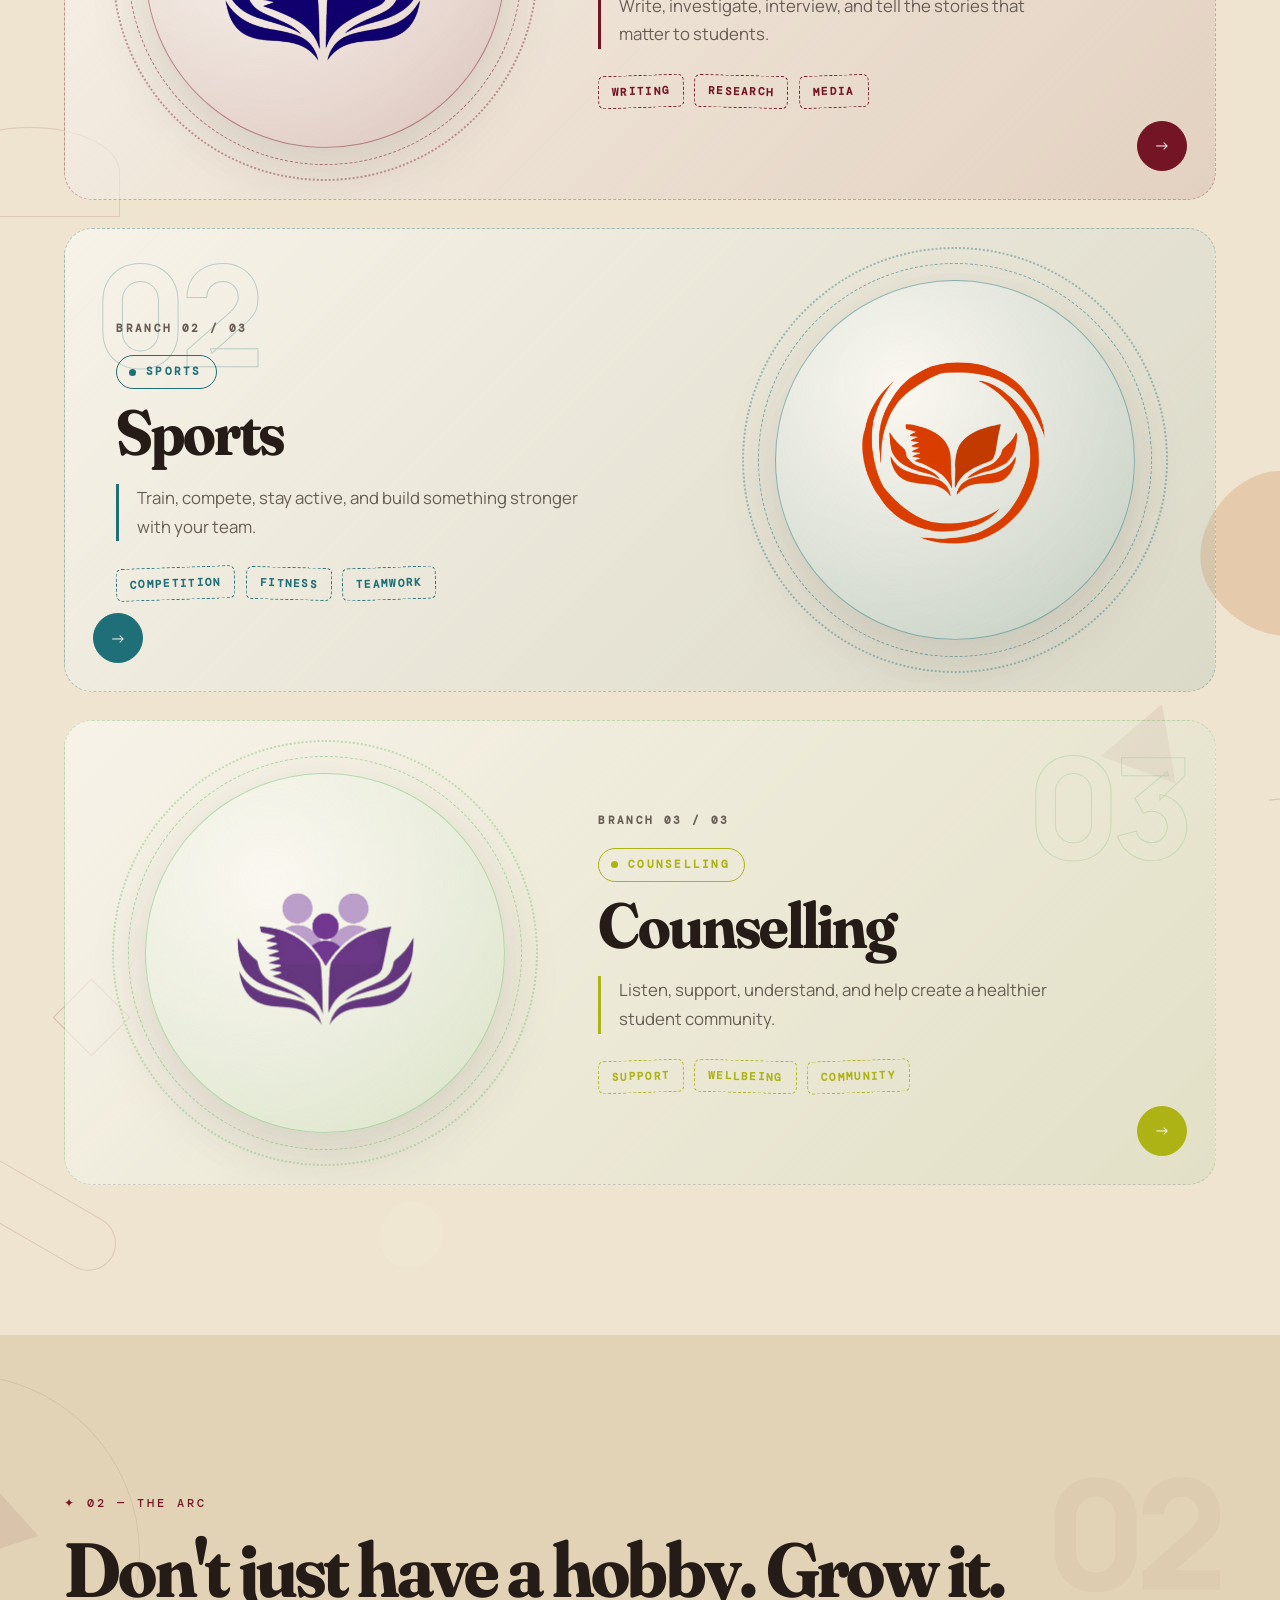
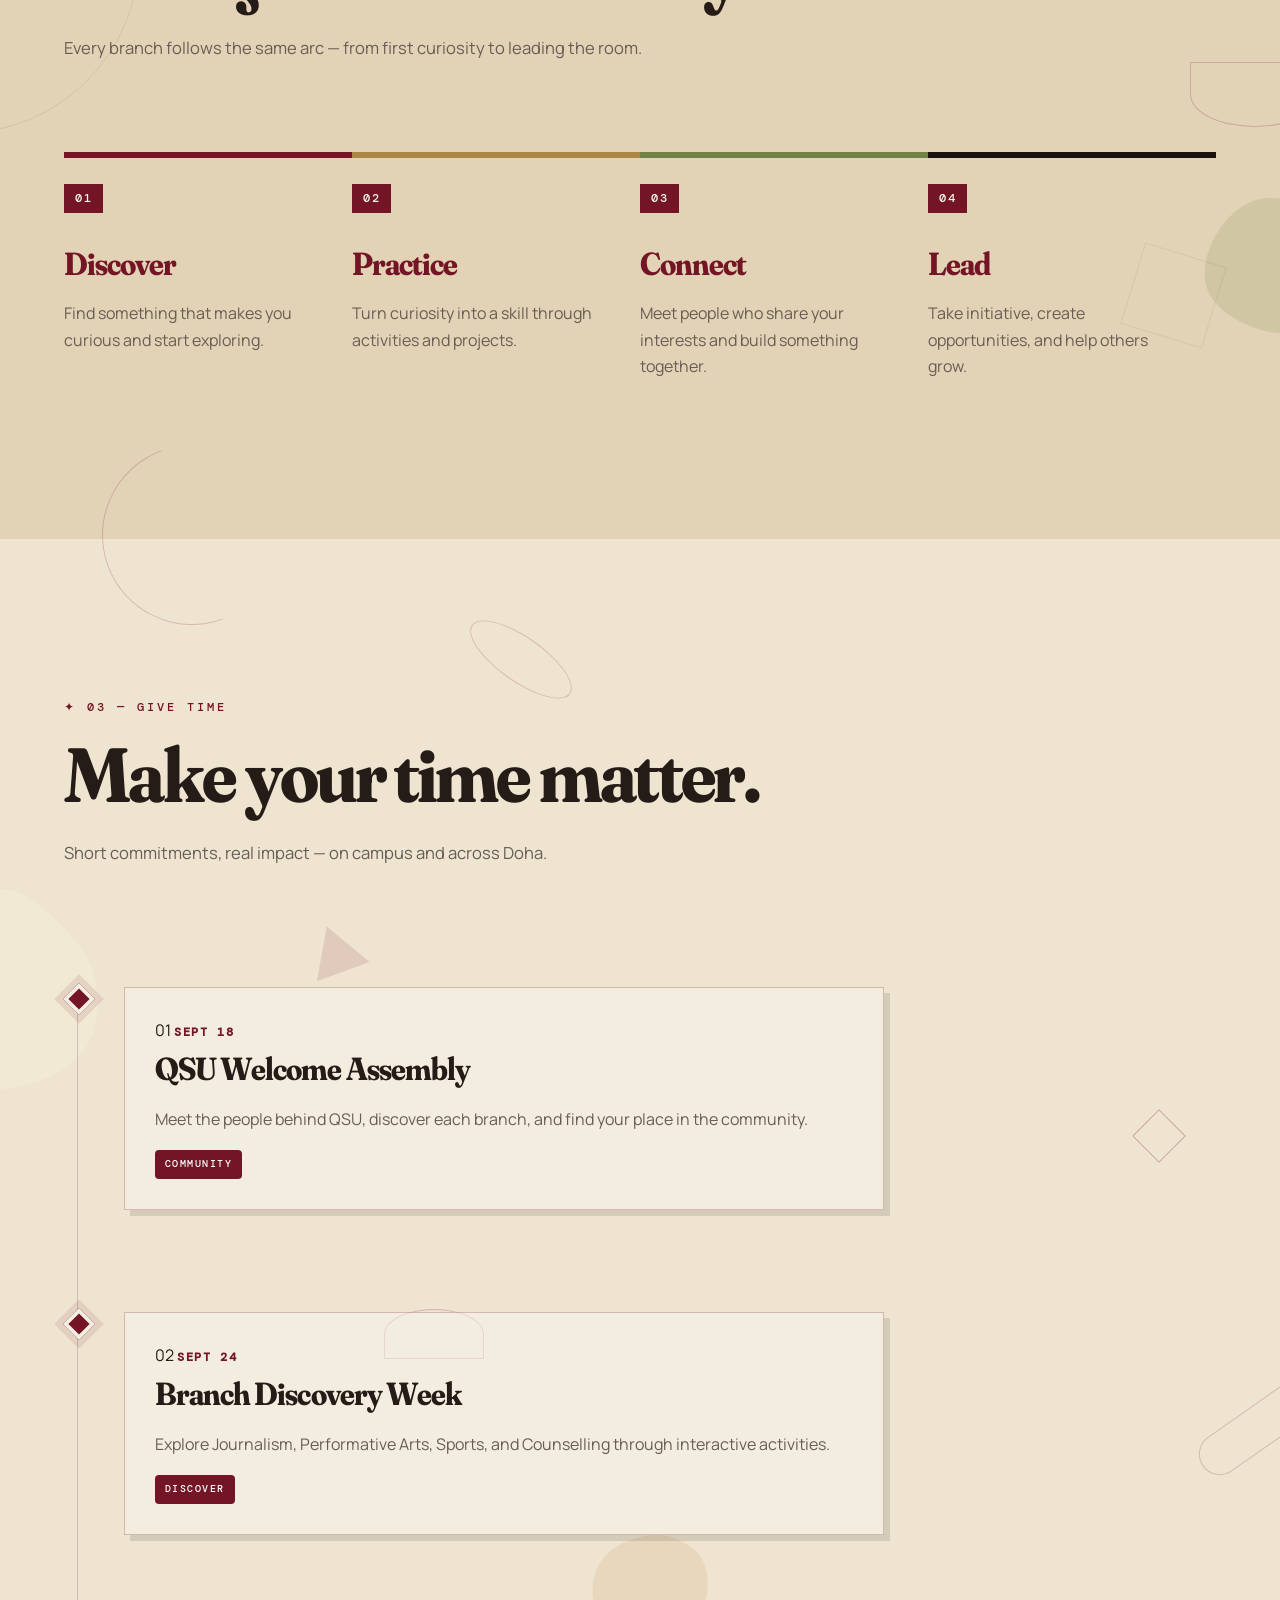
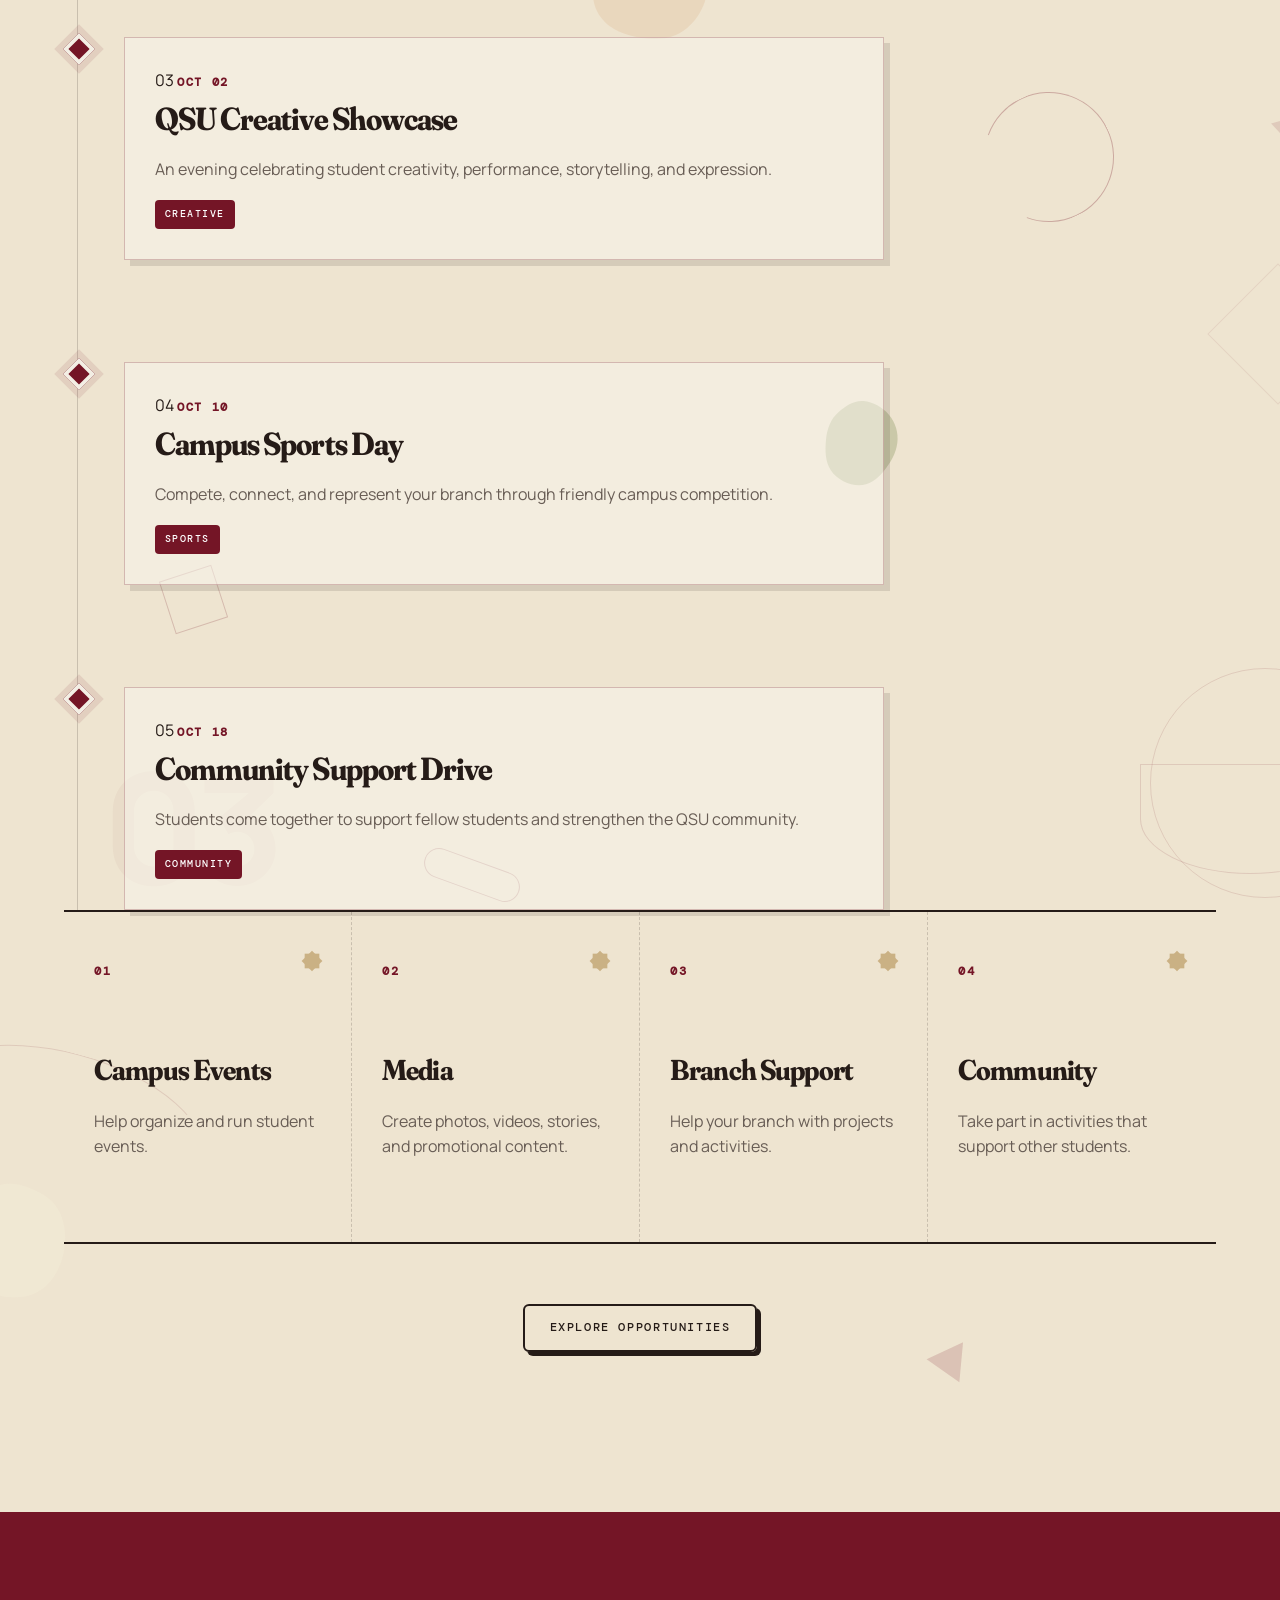
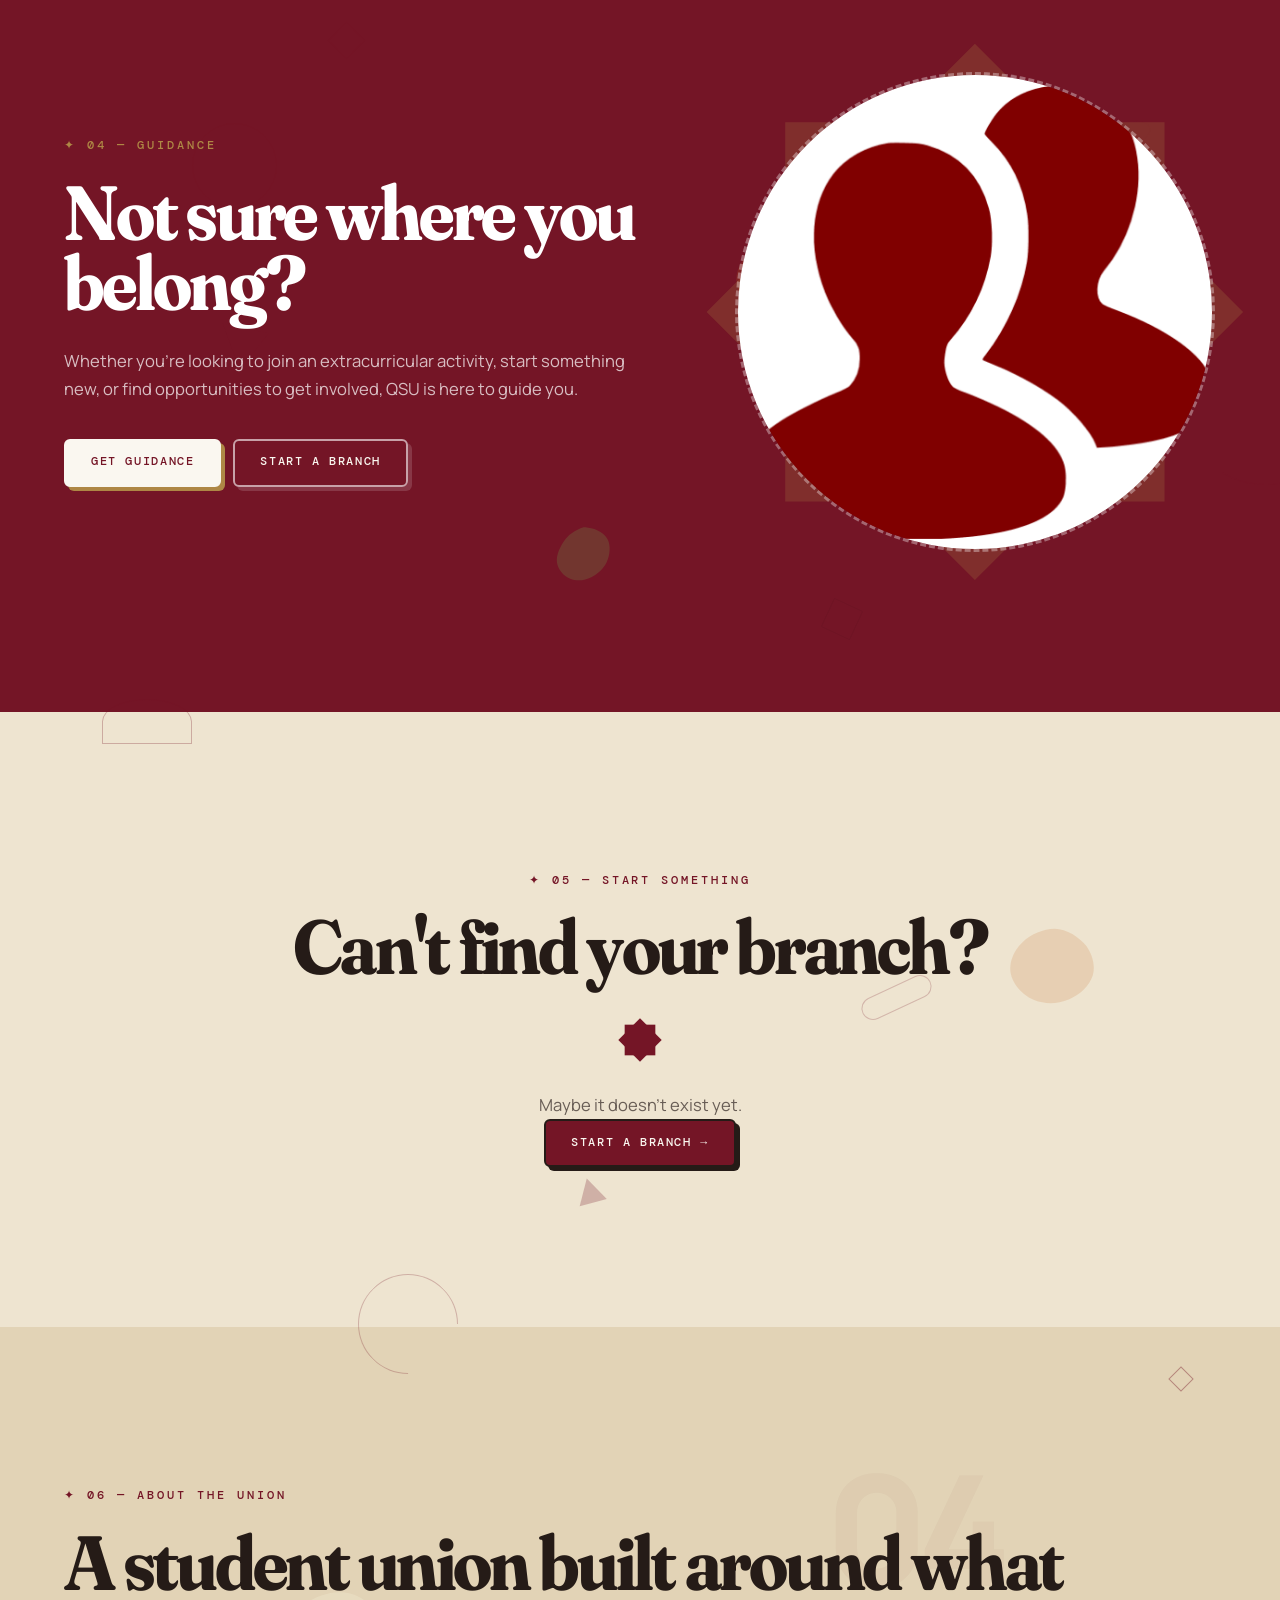
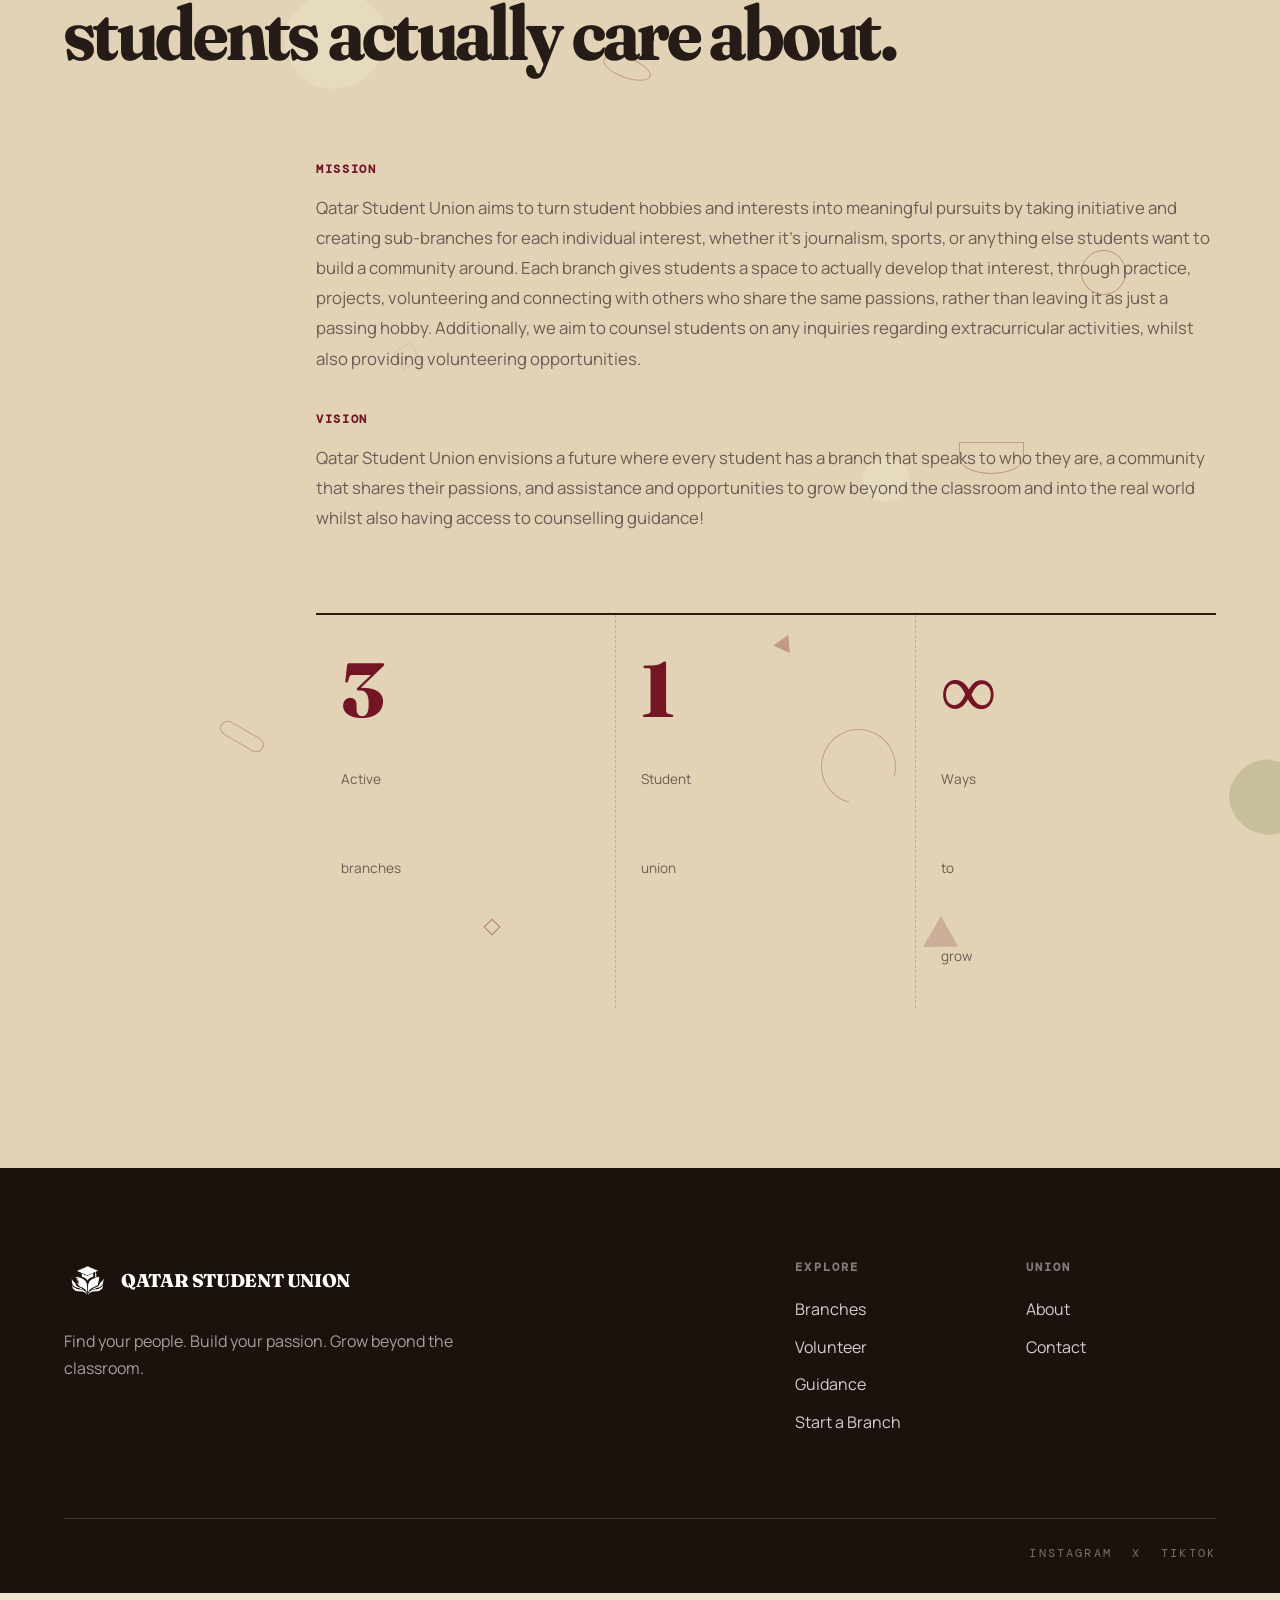
==== commit 5262dc8d: "Add files via upload" ====
--- a/index.html
+++ b/index.html
@@ -10,11 +10,13 @@
   <link rel="preconnect" href="https://fonts.gstatic.com" crossorigin>
 
   <link
-    href="https://fonts.googleapis.com/css2?family=Manrope:wght@200..800&display=swap"
+    href="https://fonts.googleapis.com/css2?family=Manrope:wght@200..800&family=Fraunces:opsz,wght@9..144,400..800&family=Big+Shoulders+Display:wght@700..900&family=DM+Mono:wght@400;500&display=swap"
     rel="stylesheet"
   >
 
   <link rel="stylesheet" href="style.css">
+
+  <noscript><style>.qsu-loader{display:none !important}</style></noscript>
 </head>
 
 <body>
@@ -235,72 +237,77 @@
 </div>
 <!-- =========================================================
      QSU LOADING INTRO
-========================================================= -->
-
-<div class="qsu-loader" id="qsuLoader">
-
-  <div class="qsu-loader__noise"></div>
+     Logo fills like liquid -> spins + expands -> site appears
+========================================================= -->
+
+<div
+  class="qsu-loader"
+  id="qsuLoader"
+  role="status"
+  aria-live="polite"
+  aria-label="Loading Qatar Student Union"
+>
+
+  <!-- Everything that fades away to reveal the site -->
+  <div class="qsu-loader__backdrop">
+    <div class="qsu-loader__bg"></div>
+    <div class="qsu-loader__noise"></div>
+    <div class="qsu-loader__glow"></div>
+    <div class="qsu-loader__corner qsu-loader__corner--tl"></div>
+    <div class="qsu-loader__corner qsu-loader__corner--br"></div>
+  </div>
 
   <div class="qsu-loader__content">
 
-    <div class="qsu-loader__logo-wrap">
+    <div class="qsu-loader__stage">
 
       <div class="qsu-loader__ring"></div>
 
-      <!-- Dim logo underneath -->
-      <img
-        src="White_logo.png"
-        alt="QSU"
-        class="qsu-loader__logo qsu-loader__logo-base"
-      >
-
-      <!-- Animated filling logo -->
-      <div class="qsu-loader__logo-fill">
-        <img
-          src="QSU_LOGO_NO_TEXT-removebg-preview.png"
-          alt=""
-          class="qsu-loader__logo qsu-loader__logo-filled"
-        >
+      <!-- This wrapper spins + expands at the end -->
+      <div class="qsu-loader__logo-spin">
+
+        <!-- Three copies of the same logo:
+             dim outline, back wave, front wave.
+             JS clips the two wave layers to make the liquid. -->
+        <div class="qsu-loader__logo">
+
+          <img
+            class="qsu-loader__layer qsu-loader__layer--base"
+            src="QSU_LOGO_NO_TEXT-removebg-preview.png"
+            alt=""
+          >
+
+          <img
+            class="qsu-loader__layer qsu-loader__layer--back"
+            src="QSU_LOGO_NO_TEXT-removebg-preview.png"
+            alt=""
+          >
+
+          <img
+            class="qsu-loader__layer qsu-loader__layer--front"
+            src="QSU_LOGO_NO_TEXT-removebg-preview.png"
+            alt=""
+          >
+
+        </div>
+
       </div>
 
     </div>
 
-    <div class="qsu-loader__name">
-      <span>QATAR</span>
-      <span>STUDENT</span>
-      <span>UNION</span>
-    </div>
-
-    <div class="qsu-loader__progress">
-
-      <div class="qsu-loader__progress-track">
-        <span></span>
+    <div class="qsu-loader__meta">
+
+      <div class="qsu-loader__name">
+        <span>QATAR</span>
+        <span>STUDENT</span>
+        <span>UNION</span>
       </div>
 
-      <div class="qsu-loader__percent">0%</div>
-
-    </div>
-
-    <div class="qsu-loader__welcome">
-
-      <span class="qsu-loader__welcome-small">
-        WELCOME TO
-      </span>
-
-      <span class="qsu-loader__welcome-big">
-        QSU
-      </span>
-
-      <span class="qsu-loader__welcome-sub">
-        Find your people. Build your passion.
-      </span>
-
-    </div>
-
-  </div>
-
-  <div class="qsu-loader__corner qsu-loader__corner--tl"></div>
-  <div class="qsu-loader__corner qsu-loader__corner--br"></div>
+      <div class="qsu-loader__percent" id="qsuLoaderPercent">0%</div>
+
+    </div>
+
+  </div>
 
 </div>
 
@@ -483,6 +490,16 @@
       >
 
     </div>
+
+    <button
+      class="hero__join"
+      id="heroJoin"
+      type="button"
+      aria-label="Sign up for this branch"
+    >
+      <span>Join</span>
+      <b>↗</b>
+    </button>
 
   </div>
 
--- a/style.css
+++ b/style.css
@@ -667,7 +667,7 @@
 
   max-width: none !important;
 
-  object-fit: cover !important;
+  object-fit: contain !important;
   
 
   border-radius: 50% !important;
@@ -699,7 +699,7 @@
     height: 500px;
     aspect-ratio: 1 / 1;
 
-    object-fit: cover;
+    object-fit: contain;
     object-position: center;
 
     border-radius: 50%;
@@ -721,7 +721,7 @@
     width: min(85%, 460px);
     height: auto;
     aspect-ratio: 1 / 1;
-    object-fit: cover;
+    object-fit: contain;
     object-position: center;
     border-radius: 50%;
   }
@@ -739,7 +739,7 @@
     height: 100% !important;
     max-width: none !important;
 
-    object-fit: cover !important;
+    object-fit: contain !important;
     object-position: center center !important;
 
     border-radius: 0 !important;
@@ -1718,7 +1718,7 @@
 
   aspect-ratio: 1 / 1;
 
-  object-fit: cover;
+  object-fit: contain;
 
   border-radius: 50%;
 
@@ -2370,6 +2370,9 @@
 
 /* =========================================================
    LOADER
+   1. logo fills with liquid (JS clips the wave layers)
+   2. logo spins + expands slowly (Web Animations in JS)
+   3. backdrop dissolves and the site is revealed
 ========================================================= */
 
 body.qsu-loading {
@@ -2377,34 +2380,46 @@
 }
 
 .qsu-loader {
+  --S: clamp(150px, 26vmin, 250px);   /* logo size */
+  --fill: 0;                           /* 0 -> 1, set by JS */
+
   position: fixed;
-
   z-index: 9999;
-
   inset: 0;
-
-  background: var(--maroon);
-
-  color: white;
 
   display: grid;
   place-items: center;
 
   overflow: hidden;
-
-  transition:
-    opacity 1s var(--ease),
-    visibility 1s;
-}
-
-.qsu-loader.is-leaving {
-  opacity: 0;
-  visibility: hidden;
+  color: #fff;
+}
+
+.qsu-loader.is-exiting {
+  pointer-events: none;
+}
+
+/* ---------- backdrop (fades out during the expand) ---------- */
+
+.qsu-loader__backdrop {
+  position: absolute;
+  inset: 0;
+}
+
+.qsu-loader__bg {
+  position: absolute;
+  inset: 0;
+
+  background:
+    radial-gradient(
+      ellipse at 50% 45%,
+      var(--maroon-light) 0%,
+      var(--maroon) 45%,
+      var(--maroon-dark) 100%
+    );
 }
 
 .qsu-loader__noise {
   position: absolute;
-
   inset: -50%;
 
   opacity: .08;
@@ -2415,158 +2430,19 @@
   pointer-events: none;
 }
 
-.qsu-loader__content {
-  position: relative;
-
-  z-index: 2;
-
-  width:
-    min(500px, 80%);
-
-  text-align: center;
-}
-
-.qsu-loader__logo-wrap {
-  position: relative;
-
-  width: 130px;
-  height: 130px;
-
-  margin:
-    0 auto 35px;
-}
-
-.qsu-loader__ring {
+/* warm light that grows as the logo fills */
+.qsu-loader__glow {
   position: absolute;
-
-  inset: -15px;
-
-  border:
-    1px solid rgba(255, 255, 255, .35);
-
-  border-radius: 50%;
-
-  animation:
-    loaderSpin 4s linear infinite;
-}
-
-.qsu-loader__logo {
-  width: 100%;
-  height: 100%;
-
-  object-fit: contain;
-}
-
-.qsu-loader__logo-base {
-  opacity: .22;
-}
-
-.qsu-loader__logo-fill {
-  position: absolute;
-
   inset: 0;
 
-  overflow: hidden;
-
-  clip-path:
-    inset(100% 0 0 0);
-
-  transition:
-    clip-path .15s linear;
-}
-
-.qsu-loader__logo-filled {
-  opacity: 1;
-}
-
-.qsu-loader__name {
-  display: flex;
-
-  justify-content: center;
-
-  gap: 8px;
-
-  margin-bottom: 30px;
-
-  font-size: .75rem;
-  font-weight: 800;
-
-  letter-spacing: .2em;
-}
-
-.qsu-loader__progress {
-  display: flex;
-
-  align-items: center;
-
-  gap: 15px;
-}
-
-.qsu-loader__progress-track {
-  flex: 1;
-
-  height: 2px;
+  opacity: calc(.15 + var(--fill) * .85);
 
   background:
-    rgba(255, 255, 255, .2);
-}
-
-.qsu-loader__progress-track span {
-  display: block;
-
-  width: 0;
-  height: 100%;
-
-  background: white;
-
-  transition:
-    width .1s linear;
-}
-
-.qsu-loader__percent {
-  width: 40px;
-
-  text-align: right;
-
-  font-size: .7rem;
-  font-weight: 800;
-}
-
-.qsu-loader__welcome {
-  margin-top: 45px;
-
-  display: flex;
-  flex-direction: column;
-
-  gap: 6px;
-}
-
-.qsu-loader__welcome-small {
-  font-size: .65rem;
-  font-weight: 800;
-
-  letter-spacing: .2em;
-
-  opacity: .65;
-}
-
-.qsu-loader__welcome-big {
-  font-size:
-    clamp(3rem, 10vw, 6rem);
-
-  font-weight: 900;
-
-  line-height: .8;
-
-  letter-spacing: -.08em;
-}
-
-.qsu-loader__welcome-sub {
-  margin-top: 10px;
-
-  font-size: .8rem;
-
-  opacity: .65;
+    radial-gradient(
+      circle at 50% 46%,
+      rgba(255, 226, 180, .28) 0,
+      rgba(255, 226, 180, 0) calc(var(--S) * 1.6)
+    );
 }
 
 .qsu-loader__corner {
@@ -2575,26 +2451,165 @@
   width: 100px;
   height: 100px;
 
-  border-color:
-    rgba(255, 255, 255, .2);
-
+  border-color: rgba(255, 255, 255, .2);
   border-style: solid;
 }
 
 .qsu-loader__corner--tl {
   top: 25px;
   left: 25px;
-
-  border-width:
-    1px 0 0 1px;
+  border-width: 1px 0 0 1px;
 }
 
 .qsu-loader__corner--br {
   right: 25px;
   bottom: 25px;
-
-  border-width:
-    0 1px 1px 0;
+  border-width: 0 1px 1px 0;
+}
+
+/* ---------- content ---------- */
+
+.qsu-loader__content {
+  position: relative;
+  z-index: 2;
+
+  display: flex;
+  flex-direction: column;
+  align-items: center;
+
+  gap: clamp(30px, 6vmin, 54px);
+}
+
+.qsu-loader__stage {
+  position: relative;
+
+  width: var(--S);
+  height: var(--S);
+
+  display: grid;
+  place-items: center;
+}
+
+.qsu-loader__ring {
+  position: absolute;
+  inset: -16%;
+
+  border: 1px dashed rgba(255, 255, 255, .3);
+  border-radius: 50%;
+
+  animation: loaderSpin 30s linear infinite;
+}
+
+.qsu-loader__logo-spin {
+  position: relative;
+
+  opacity: 0;
+  transform: scale(.9);
+  transform-origin: 50% 50%;
+
+  transition:
+    opacity .9s ease,
+    transform 1.2s var(--ease);
+}
+
+.qsu-loader.is-ready .qsu-loader__logo-spin {
+  opacity: 1;
+  transform: none;
+}
+
+.qsu-loader.is-exiting .qsu-loader__logo-spin {
+  will-change: transform, opacity;
+}
+
+/* ---------- the logo + liquid layers ---------- */
+
+.qsu-loader__logo {
+  position: relative;
+
+  width: var(--S);
+  aspect-ratio: var(--logo-ar, 1);
+}
+
+.qsu-loader__logo.is-tall {
+  width: auto;
+  height: var(--S);
+}
+
+/* higher specificity than the global .image-loading / .image-loaded rules */
+.qsu-loader .qsu-loader__layer {
+  position: absolute;
+  inset: 0;
+
+  width: 100%;
+  height: 100%;
+  max-width: none;
+
+  object-fit: contain;
+
+  /* any logo colours -> clean white silhouette */
+  filter: brightness(0) invert(1);
+
+  opacity: 1;
+  transition: opacity .35s ease;
+}
+
+.qsu-loader .qsu-loader__layer--base {
+  opacity: .16;
+}
+
+.qsu-loader .qsu-loader__layer--back {
+  opacity: .45;
+  clip-path: inset(100% 0 0 0);
+}
+
+.qsu-loader .qsu-loader__layer--front {
+  clip-path: inset(100% 0 0 0);
+}
+
+/* once full, the helper layers are no longer needed */
+.qsu-loader.is-full .qsu-loader__layer--base,
+.qsu-loader.is-full .qsu-loader__layer--back {
+  opacity: 0;
+}
+
+/* ---------- name + percentage ---------- */
+
+.qsu-loader__meta {
+  display: flex;
+  flex-direction: column;
+  align-items: center;
+
+  gap: 14px;
+}
+
+.qsu-loader__name {
+  display: flex;
+  justify-content: center;
+
+  gap: .9em;
+
+  font-family: var(--font-mono, monospace);
+  font-size: .7rem;
+  font-weight: 500;
+
+  letter-spacing: .3em;
+
+  opacity: .8;
+}
+
+.qsu-loader__percent {
+  min-width: 4ch;
+
+  text-align: center;
+
+  font-family: var(--font-mono, monospace);
+  font-size: .72rem;
+  font-weight: 500;
+
+  letter-spacing: .2em;
+  font-variant-numeric: tabular-nums;
+
+  opacity: .6;
 }
 
 @keyframes loaderSpin {
@@ -3917,7 +3932,7 @@
     width: 100% !important;
     height: 500px !important;
 
-    object-fit: cover !important;
+    object-fit: contain !important;
     object-position: center center !important;
 
     border-radius: 50% !important;
@@ -4097,7 +4112,7 @@
   max-width: 330px;
   max-height: 330px;
 
-  object-fit: cover;
+  object-fit: contain;
   object-position: center;
   border-radius: 50%;
   display: block;
@@ -4599,34 +4614,9 @@
      LOADER
   ------------------------------------------------------- */
 
-  .qsu-loader__content {
-    width:
-      min(500px, calc(100% - 40px));
-  }
-
-  .qsu-loader__logo-wrap {
-    width: 105px;
-    height: 105px;
-
-    margin-bottom: 28px;
-  }
-
   .qsu-loader__name {
-    font-size: .65rem;
-    letter-spacing: .14em;
-  }
-
-  .qsu-loader__progress {
-    gap: 10px;
-  }
-
-  .qsu-loader__percent {
-    width: 34px;
-  }
-
-  .qsu-loader__welcome-big {
-    font-size:
-      clamp(3rem, 17vw, 5rem);
+    font-size: .62rem;
+    letter-spacing: .2em;
   }
 
   .qsu-loader__corner {
@@ -4906,7 +4896,7 @@
   max-width: 330px;
   max-height: 330px;
 
-  object-fit: cover;
+  object-fit: contain;
   object-position: center;
   border-radius: 50%;
   display: block;
@@ -5197,7 +5187,7 @@
     width: 100% !important;
     height: 100% !important;
 
-    object-fit: cover !important;
+    object-fit: contain !important;
     object-position: center center !important;
 
     border-radius: 50% !important;
@@ -5368,4 +5358,1076 @@
     right: -15px !important;
   }
 
+}
+
+
+/* =========================================================
+   "FIND PEOPLE WHO GET IT" — BRANCH ROWS (first design)
+   Scoped to #branches. PNGs sit in a square, contain-fit
+   frame so they never stretch.
+========================================================= */
+
+#branches .branches-list {
+  gap: 28px;
+}
+
+#branches .branch-row {
+  position: relative;
+  display: grid;
+  grid-template-columns: minmax(0, .85fr) minmax(0, 1.15fr);
+  grid-template-areas: "img content";
+  align-items: center;
+  gap: clamp(28px, 5vw, 90px);
+
+  min-height: 0;
+  padding: clamp(36px, 4vw, 60px) clamp(24px, 4vw, 64px);
+
+  border: 1px dashed var(--line);
+  border-radius: 28px;
+  background:
+    linear-gradient(135deg, rgba(250, 247, 240, .75), rgba(232, 223, 208, .45));
+  overflow: hidden;
+}
+
+#branches .branch-row:last-child {
+  border-bottom: 1px dashed var(--line);
+}
+
+#branches .branch-row:nth-child(even) {
+  grid-template-columns: minmax(0, 1.15fr) minmax(0, .85fr);
+  grid-template-areas: "content img";
+}
+
+#branches .branch-row__number {
+  position: absolute;
+  top: 14px;
+  right: 28px;
+  z-index: 0;
+
+  font-size: clamp(5rem, 11vw, 10rem);
+  font-weight: 800;
+  line-height: 1;
+  letter-spacing: -.06em;
+
+  color: transparent;
+  -webkit-text-stroke: 1px rgba(116, 21, 38, .22);
+  pointer-events: none;
+}
+
+#branches .branch-row:nth-child(even) .branch-row__number {
+  right: auto;
+  left: 28px;
+}
+
+#branches .branch-row__image-wrap {
+  grid-area: img;
+  position: relative;
+  z-index: 1;
+
+  width: min(100%, 360px);
+  aspect-ratio: 1 / 1;
+  justify-self: center;
+
+  display: grid;
+  place-items: center;
+  padding: 11%;
+
+  border-radius: 50%;
+  background:
+    radial-gradient(circle at 35% 30%, var(--paper-light), var(--paper-dark));
+  border: 1px solid var(--line);
+  box-shadow: 0 24px 60px rgba(37, 27, 23, .12);
+
+  cursor: pointer;
+  transition: transform .7s var(--ease);
+}
+
+#branches .branch-row__image-wrap::before,
+#branches .branch-row__image-wrap::after {
+  content: "";
+  position: absolute;
+  border-radius: 50%;
+  pointer-events: none;
+}
+
+#branches .branch-row__image-wrap::before {
+  inset: -18px;
+  border: 1px dashed rgba(116, 21, 38, .45);
+  animation: branchOrbit 40s linear infinite;
+}
+
+#branches .branch-row__image-wrap::after {
+  inset: -34px;
+  border: 2px dotted rgba(174, 135, 69, .55);
+  animation: branchOrbit 60s linear infinite reverse;
+}
+
+@keyframes branchOrbit {
+  to { transform: rotate(360deg); }
+}
+
+#branches .branch-row:hover .branch-row__image-wrap {
+  transform: scale(1.035) rotate(-1.5deg);
+}
+
+#branches .branch-row .branch-row__image-wrap img {
+  position: relative;
+  z-index: 1;
+
+  display: block;
+  width: 100% !important;
+  height: 100% !important;
+  max-width: 100% !important;
+  max-height: 100% !important;
+
+  object-fit: contain !important;
+  object-position: center center !important;
+
+  border-radius: 0 !important;
+  box-shadow: none !important;
+  transform: none !important;
+}
+
+#branches .branch-row .branch-row__image-wrap img:hover {
+  transform: none !important;
+}
+
+#branches .branch-row__content {
+  grid-area: content;
+  position: relative;
+  z-index: 1;
+  padding: 0;
+  cursor: pointer;
+}
+
+#branches .branch-row__meta {
+  display: block;
+  margin-bottom: 18px;
+
+  font-size: .68rem;
+  font-weight: 700;
+  letter-spacing: .22em;
+  text-transform: uppercase;
+  color: var(--ink-soft);
+}
+
+#branches .branch-row__eyebrow {
+  display: inline-flex;
+  align-items: center;
+  gap: 10px;
+  align-self: flex-start;
+
+  margin-bottom: 14px;
+  padding: 7px 14px 7px 12px;
+
+  border: 1px solid var(--maroon);
+  border-radius: 999px;
+
+  color: var(--maroon);
+  font-size: .7rem;
+  letter-spacing: .2em;
+}
+
+#branches .branch-row__eyebrow::before {
+  content: "";
+  width: 7px;
+  height: 7px;
+  border-radius: 50%;
+  background: var(--maroon);
+}
+
+#branches .branch-row__content h3 {
+  margin: 0;
+  font-size: clamp(2.8rem, 5vw, 5.4rem);
+  line-height: .92;
+  letter-spacing: -.06em;
+}
+
+#branches .branch-row__description {
+  max-width: 480px;
+  margin: 22px 0 0;
+  padding-left: 18px;
+  border-left: 3px solid var(--gold);
+}
+
+#branches .branch-row__tags {
+  gap: 10px;
+  margin-top: 26px;
+}
+
+#branches .branch-row__tags span {
+  padding: 7px 13px;
+
+  border: 1px dashed var(--maroon);
+  border-radius: 6px;
+
+  color: var(--maroon);
+  font-size: .68rem;
+  font-weight: 800;
+  letter-spacing: .12em;
+  text-transform: uppercase;
+
+  transform: rotate(-2deg);
+  transition: transform .4s var(--ease), background .3s ease, color .3s ease;
+}
+
+#branches .branch-row__tags span:nth-child(even) {
+  transform: rotate(1.5deg);
+}
+
+#branches .branch-row__tags span:hover {
+  transform: rotate(0) translateY(-2px);
+  background: var(--maroon);
+  color: var(--paper-light);
+}
+
+#branches .branch-row__arrow {
+  position: absolute;
+  right: 28px;
+  bottom: 28px;
+  z-index: 2;
+  margin: 0;
+
+  background: var(--maroon);
+  color: var(--paper-light);
+  border-color: var(--maroon);
+}
+
+#branches .branch-row:nth-child(even) .branch-row__arrow {
+  right: auto;
+  left: 28px;
+}
+
+#branches .branch-row__arrow:hover {
+  background: var(--maroon-dark);
+  transform: scale(1.12) rotate(-45deg);
+}
+
+@media (max-width: 900px) {
+
+  #branches .branch-row,
+  #branches .branch-row:nth-child(even) {
+    grid-template-columns: minmax(0, 1fr);
+    grid-template-areas:
+      "img"
+      "content";
+    gap: 44px;
+    padding: 44px 22px 90px;
+    border-radius: 22px;
+  }
+
+  #branches .branch-row__image-wrap {
+    width: min(70vw, 300px);
+    margin-top: 10px;
+  }
+
+  #branches .branch-row__number,
+  #branches .branch-row:nth-child(even) .branch-row__number {
+    top: 10px;
+    right: 18px;
+    left: auto;
+    font-size: 4.5rem;
+  }
+
+  #branches .branch-row__arrow,
+  #branches .branch-row:nth-child(even) .branch-row__arrow {
+    right: 22px;
+    left: auto;
+    bottom: 22px;
+  }
+
+  #branches .branch-row__content h3 {
+    font-size: clamp(2.6rem, 13vw, 4rem);
+  }
+
+  #branches .branch-row__description {
+    max-width: 100%;
+  }
+}
+
+@media (prefers-reduced-motion: reduce) {
+  #branches .branch-row__image-wrap::before,
+  #branches .branch-row__image-wrap::after {
+    animation: none;
+  }
+}
+
+
+/* =========================================================
+   QSU — SADU / GEOMETRY THEME LAYER
+   A Qatar-rooted identity for the whole site:
+   - eight-point star (the classic Islamic geometric motif)
+   - poster-condensed hero type, soft-serif headings,
+     monospace "label" voice
+   Everything below only restyles; structure and behaviour
+   are unchanged.
+========================================================= */
+
+:root {
+  --font-display: "Fraunces", Georgia, "Times New Roman", serif;
+  --font-poster:  "Big Shoulders Display", "Arial Narrow", Impact, sans-serif;
+  --font-body:    "Manrope", system-ui, -apple-system, "Segoe UI", sans-serif;
+  --font-mono:    "DM Mono", ui-monospace, "SFMono-Regular", Menlo, Consolas, monospace;
+
+  --sand:       #eee4d0;
+  --sand-deep:  #e2d3b6;
+  --ink-deep:   #1b110d;
+
+  --star:    url("data:image/svg+xml,%3Csvg xmlns='http://www.w3.org/2000/svg' viewBox='0 0 24 24'%3E%3Crect x='4' y='4' width='16' height='16'/%3E%3Crect x='4' y='4' width='16' height='16' transform='rotate%2845 12 12%29'/%3E%3C/svg%3E");
+  --lattice: url("data:image/svg+xml,%3Csvg xmlns='http://www.w3.org/2000/svg' width='72' height='72' viewBox='0 0 72 72'%3E%3Cg fill='none' stroke='%23741526' stroke-opacity='.11' stroke-width='1'%3E%3Crect x='16' y='16' width='40' height='40'/%3E%3Crect x='16' y='16' width='40' height='40' transform='rotate%2845 36 36%29'/%3E%3Ccircle cx='36' cy='36' r='4'/%3E%3C/g%3E%3C/svg%3E");
+
+}
+
+body {
+  font-family: var(--font-body);
+  background-color: var(--sand);
+  line-height: 1.6;
+}
+
+/* ---------- type voice ---------- */
+
+h1, h2, h3, h4,
+.section-head h2,
+.guidance h2,
+.start-branch h2,
+.about h2,
+.modal h2 {
+  font-family: var(--font-display);
+  font-variation-settings: "opsz" 144, "SOFT" 60;
+  font-weight: 700;
+  letter-spacing: -.035em;
+}
+
+.journey__step h3,
+.volunteer-card h3,
+.qsu-event__card h3,
+#branches .branch-row__content h3 {
+  font-family: var(--font-display);
+  font-weight: 700;
+  letter-spacing: -.03em;
+}
+
+.about-stats b {
+  font-family: var(--font-display);
+  font-weight: 800;
+  letter-spacing: -.04em;
+}
+
+.hero__eyebrow,
+.hero__sub,
+.branch-row__eyebrow,
+.branch-row__meta,
+.branch-row__tags span,
+.journey__number,
+.volunteer-card__number,
+.qsu-event__date,
+.qsu-event__tag,
+.modal__eyebrow,
+.about-copy > p:first-child,
+.about-copy > p:nth-of-type(3),
+.footer-col h4,
+.footer-bottom,
+.nav__links a,
+.pill-btn,
+.quiz-opt,
+.guidance-opt,
+form label {
+  font-family: var(--font-mono);
+  text-transform: uppercase;
+  letter-spacing: .14em;
+}
+
+.nav__links a {
+  font-size: .7rem;
+  font-weight: 500;
+}
+
+.nav__mark span {
+  font-family: var(--font-display);
+  font-weight: 800;
+  font-size: 1.15rem;
+  letter-spacing: -.02em;
+}
+
+/* ---------- section kickers ---------- */
+
+#branches .section-head::before,
+#journey .section-head::before,
+#volunteer .section-head::before,
+.guidance > div::before,
+.start-branch::before,
+.about::before {
+  display: block;
+  margin-bottom: 22px;
+
+  font-family: var(--font-mono);
+  font-size: .72rem;
+  font-weight: 500;
+  letter-spacing: .26em;
+  text-transform: uppercase;
+  color: var(--maroon);
+}
+
+#branches .section-head::before  { content: "✦  01 — The Branches"; }
+#journey .section-head::before   { content: "✦  02 — The Arc"; }
+#volunteer .section-head::before { content: "✦  03 — Give Time"; }
+.guidance > div::before          { content: "✦  04 — Guidance"; color: var(--gold); }
+.start-branch::before            { content: "✦  05 — Start Something"; }
+.about::before                   { content: "✦  06 — About The Union"; }
+
+#journey,
+#about {
+  padding-top: 160px;
+  background-color: var(--sand-deep);
+}
+
+#guidance {
+  padding-top: 160px;
+  background: var(--maroon);
+}
+
+footer {
+  position: relative;
+  padding-top: 90px;
+  background: var(--ink-deep);
+}
+
+/* ---------- hero ---------- */
+
+#heroType,
+.hero__type {
+  font-family: var(--font-poster) !important;
+  font-weight: 900 !important;
+  text-transform: uppercase;
+  letter-spacing: -.005em !important;
+  line-height: .8 !important;
+  font-size: clamp(5rem, 13vw, 12rem) !important;
+}
+
+.hero__eyebrow {
+  font-weight: 500 !important;
+  letter-spacing: .3em !important;
+}
+
+.hero__desc {
+  font-family: var(--font-display);
+  font-style: italic;
+  font-variation-settings: "opsz" 48, "SOFT" 100;
+}
+
+.hero .hero-shape--circle {
+  border: 1.5px dashed rgba(116, 21, 38, .38) !important;
+  animation: qsuSpin 90s linear infinite;
+}
+
+@keyframes qsuSpin {
+  to { rotate: 360deg; }
+}
+
+.hero__find {
+  position: absolute;
+  left: var(--side-pad);
+  bottom: 7%;
+  z-index: 50;
+
+  min-height: 48px;
+  padding: 0 26px;
+
+  border: 2px solid var(--ink);
+  border-radius: 6px;
+  background: var(--maroon);
+  color: var(--paper-light);
+
+  font-family: var(--font-mono);
+  font-size: .72rem;
+  font-weight: 500;
+  letter-spacing: .16em;
+  text-transform: uppercase;
+
+  box-shadow: 4px 4px 0 var(--ink);
+  transition: transform .3s var(--ease), box-shadow .3s var(--ease);
+}
+
+.hero__find:hover {
+  transform: translate(3px, 3px);
+  box-shadow: 1px 1px 0 var(--ink);
+}
+
+@media (max-width: 900px) {
+  .hero__find {
+    left: 50%;
+    bottom: 22%;
+    translate: -50% 0;
+    white-space: nowrap;
+  }
+}
+
+.hero__arrow,
+#prevBranch,
+#nextBranch {
+  border: 2px solid var(--ink) !important;
+}
+
+.hero__arrow:hover,
+#prevBranch:hover,
+#nextBranch:hover {
+  background: var(--maroon) !important;
+  color: var(--paper-light) !important;
+}
+
+/* ---------- nav ---------- */
+
+.nav {
+  background: rgba(238, 228, 208, .92);
+}
+
+.nav::before {
+  content: "";
+  position: absolute;
+  left: 0;
+  bottom: 0;
+  z-index: 2;
+  height: 4px;
+  width: calc(var(--scroll, 0) * 100%);
+  background: var(--ink-deep);
+  pointer-events: none;
+}
+
+/* ---------- buttons ---------- */
+
+.pill-btn {
+  border: 2px solid var(--ink);
+  border-radius: 6px;
+  background: var(--maroon);
+  color: var(--paper-light);
+  font-size: .72rem;
+  font-weight: 500;
+  box-shadow: 4px 4px 0 var(--ink);
+}
+
+.pill-btn:hover {
+  transform: translate(3px, 3px);
+  box-shadow: 1px 1px 0 var(--ink);
+  background: var(--maroon-dark);
+}
+
+.pill-btn.ghost {
+  background: transparent;
+  color: var(--ink);
+}
+
+.pill-btn.ghost:hover {
+  background: var(--ink);
+  color: var(--paper-light);
+}
+
+.guidance .pill-btn {
+  border-color: var(--paper-light);
+  background: var(--paper-light);
+  color: var(--maroon);
+  box-shadow: 4px 4px 0 var(--gold);
+}
+
+.guidance .pill-btn:hover {
+  background: var(--gold);
+  color: var(--ink-deep);
+  box-shadow: 1px 1px 0 var(--gold);
+}
+
+.guidance .pill-btn.ghost {
+  background: transparent;
+  color: var(--paper-light);
+  border-color: rgba(255, 255, 255, .6);
+  box-shadow: 4px 4px 0 rgba(255, 255, 255, .15);
+}
+
+.guidance .pill-btn.ghost:hover {
+  background: var(--paper-light);
+  color: var(--maroon);
+}
+
+/* ---------- journey: woven columns ---------- */
+
+.journey__step {
+  border-left: 0;
+  border-top: 6px solid var(--ink);
+}
+
+.journey__step:nth-child(1) { border-top-color: var(--maroon); }
+.journey__step:nth-child(2) { border-top-color: var(--gold); }
+.journey__step:nth-child(3) { border-top-color: var(--green-light); }
+.journey__step:nth-child(4) { border-top-color: var(--ink-deep); }
+
+@media (min-width: 761px) {
+  .journey__step,
+  .journey__step:first-child {
+    padding: 26px 28px 0 0;
+    border-left: 0;
+  }
+}
+
+.journey__number {
+  display: inline-block;
+  padding: 4px 10px;
+  border: 1.5px solid currentColor;
+  font-weight: 500;
+}
+
+.journey__step.is-active .journey__number {
+  background: var(--maroon);
+  border-color: var(--maroon);
+  color: var(--paper-light);
+}
+
+/* ---------- volunteer: woven strip ---------- */
+
+.vol-strip {
+  border-top: 2px solid var(--ink);
+  border-bottom: 2px solid var(--ink);
+}
+
+.volunteer-card {
+  position: relative;
+  border-right: 1px dashed var(--line);
+}
+
+.volunteer-card::after {
+  content: "";
+  position: absolute;
+  top: 38px;
+  right: 28px;
+  width: 22px;
+  height: 22px;
+  background: var(--gold);
+  opacity: .55;
+  -webkit-mask: var(--star) center / contain no-repeat;
+  mask: var(--star) center / contain no-repeat;
+  transition: transform .8s var(--ease), opacity .4s ease;
+}
+
+.volunteer-card:hover::after {
+  transform: rotate(135deg) scale(1.25);
+  opacity: 1;
+}
+
+.volunteer-card:hover {
+  background: rgba(174, 135, 69, .16);
+}
+
+/* ---------- events timeline ---------- */
+
+.qsu-event__pin {
+  border-radius: 0;
+  rotate: 45deg;
+}
+
+.qsu-event__card {
+  border: 1.5px solid var(--ink);
+  border-radius: 0;
+  box-shadow: 6px 6px 0 rgba(37, 27, 23, .12);
+}
+
+.qsu-event__card:hover {
+  box-shadow: 6px 6px 0 var(--gold);
+}
+
+.qsu-event__tag {
+  border-radius: 4px;
+  font-weight: 500;
+}
+
+/* ---------- guidance visual: star halo ---------- */
+
+.guidance__visual::before {
+  content: "";
+  position: absolute;
+  top: 50%;
+  left: 50%;
+  width: 118%;
+  aspect-ratio: 1 / 1;
+  translate: -50% -50%;
+  z-index: 0;
+  background: var(--gold);
+  opacity: .22;
+  -webkit-mask: var(--star) center / contain no-repeat;
+  mask: var(--star) center / contain no-repeat;
+  animation: qsuSpin 120s linear infinite;
+  pointer-events: none;
+}
+
+.guidance__visual img {
+  position: relative;
+  z-index: 1;
+  border: 3px dashed rgba(255, 255, 255, .35);
+}
+
+/* ---------- about ---------- */
+
+.about-stats {
+  border-top: 2px solid var(--ink);
+}
+
+.about-stats > div {
+  border-right: 1px dashed var(--line);
+}
+
+.about-stats > div:last-child {
+  border-right: 0;
+}
+
+/* ---------- footer ---------- */
+
+.footer-bottom,
+.footer-col h4 {
+  letter-spacing: .18em;
+}
+
+/* ---------- start-a-branch ---------- */
+
+.start-branch {
+  position: relative;
+}
+
+.start-branch h2::after {
+  content: "";
+  display: block;
+  width: 46px;
+  height: 46px;
+  margin: 34px auto 0;
+  background: var(--maroon);
+  -webkit-mask: var(--star) center / contain no-repeat;
+  mask: var(--star) center / contain no-repeat;
+  animation: qsuSpin 40s linear infinite;
+}
+
+/* ---------- modals ---------- */
+
+.modal {
+  border-radius: 0;
+  border: 2px solid var(--ink);
+  box-shadow: 10px 10px 0 var(--maroon);
+}
+
+.quiz-opt,
+.guidance-opt {
+  border-radius: 0;
+  font-size: .78rem;
+}
+
+/* ---------- selection / focus ---------- */
+
+::selection {
+  background: var(--gold);
+  color: var(--ink-deep);
+}
+
+@media (max-width: 760px) {
+  #journey,
+  #about,
+  #guidance {
+    padding-top: 110px;
+  }
+
+  #heroType,
+  .hero__type {
+    font-size: clamp(4.5rem, 21vw, 9rem) !important;
+  }
+
+}
+
+@media (prefers-reduced-motion: reduce) {
+  .hero .hero-shape--circle,
+  .guidance__visual::before,
+  .start-branch h2::after {
+    animation: none;
+  }
+}
+
+
+
+/* =========================================================
+   HERO IMAGE — "YOU CAN CLICK ME"
+   Pulsing rings + a "Join ↗" badge + hover state.
+   Clicking the image (or badge) opens the branch sign-up.
+========================================================= */
+
+.hero__visual .hero__circle,
+.hero__visual .hero__branch-image {
+  cursor: pointer !important;
+}
+
+/* two ripples radiating from the circle */
+.hero__visual::before,
+.hero__visual::after {
+  content: "";
+  position: absolute;
+  inset: 0;
+  z-index: 19;
+
+  border: 2px solid var(--maroon);
+  border-radius: 50%;
+  opacity: 0;
+  pointer-events: none;
+
+  animation: heroRipple 3.2s ease-out infinite;
+}
+
+.hero__visual::after {
+  animation-delay: 1.6s;
+}
+
+@keyframes heroRipple {
+  0%   { transform: scale(1);    opacity: .55; }
+  100% { transform: scale(1.22); opacity: 0;   }
+}
+
+/* ring + glow on hover */
+.hero__visual:hover .hero__circle {
+  border-color: var(--gold) !important;
+  box-shadow:
+    0 30px 80px rgba(37, 27, 23, .28),
+    0 0 0 6px rgba(116, 21, 38, .85) !important;
+}
+
+.hero__visual .hero__circle {
+  transition:
+    border-color .35s ease,
+    box-shadow .35s ease !important;
+}
+
+/* join badge */
+.hero__join {
+  position: absolute;
+  right: -2%;
+  bottom: 4%;
+  z-index: 60;
+
+  width: 96px;
+  height: 96px;
+  padding: 0;
+
+  display: flex;
+  flex-direction: column;
+  align-items: center;
+  justify-content: center;
+  gap: 2px;
+
+  border: 2px solid var(--ink);
+  border-radius: 50%;
+  background: var(--gold);
+  color: var(--ink-deep);
+
+  font-family: var(--font-mono);
+  text-transform: uppercase;
+  letter-spacing: .14em;
+
+  box-shadow: 4px 4px 0 var(--ink);
+  rotate: -10deg;
+  cursor: pointer;
+
+  animation: heroJoinBob 2.8s ease-in-out infinite;
+  transition: background .3s ease, color .3s ease, box-shadow .3s var(--ease), rotate .4s var(--ease);
+}
+
+.hero__join span {
+  font-size: .74rem;
+  font-weight: 500;
+}
+
+.hero__join b {
+  font-size: 1.5rem;
+  line-height: 1;
+  font-weight: 500;
+  transition: transform .35s var(--ease);
+}
+
+.hero__visual:hover .hero__join,
+.hero__join:hover,
+.hero__join:focus-visible {
+  background: var(--maroon);
+  color: var(--paper-light);
+  rotate: 0deg;
+  box-shadow: 2px 2px 0 var(--ink);
+  animation-play-state: paused;
+}
+
+.hero__visual:hover .hero__join b,
+.hero__join:hover b {
+  transform: translate(3px, -3px);
+}
+
+@keyframes heroJoinBob {
+  0%, 100% { translate: 0 0;    }
+  50%      { translate: 0 -7px; }
+}
+
+@media (max-width: 760px) {
+  .hero__join {
+    width: 74px;
+    height: 74px;
+    right: -4%;
+    bottom: 2%;
+  }
+
+  .hero__join span { font-size: .62rem; }
+  .hero__join b    { font-size: 1.2rem; }
+}
+
+@media (prefers-reduced-motion: reduce) {
+  .hero__visual::before,
+  .hero__visual::after,
+  .hero__join {
+    animation: none;
+  }
+}
+
+
+
+/* =========================================================
+   PER-BRANCH ACCENT COLOURS
+   Each branch tints its card (and the hero ring while it is
+   the active branch). Set --accent / --accent-rgb per branch.
+========================================================= */
+
+:root {
+  --accent: var(--maroon);
+  --accent-rgb: 116, 21, 38;
+  --accent-dark: var(--maroon-dark);
+}
+
+[data-branch="journalism"] {
+  --accent: #741526;
+  --accent-rgb: 116, 21, 38;
+  --accent-dark: #4d0d1a;
+}
+
+[data-branch="sports"] {                                  
+--accent: #1f6f78;
+  --accent-rgb: 31, 111, 120;
+  --accent-dark: #124a51;
+}
+
+[data-branch="counselling"] {
+  --accent: #ADB215;
+  --accent-rgb: 111, 186, 109;
+  --accent-dark: #5EB215;
+}
+
+/* ---------- branch cards ---------- */
+
+#branches .branch-row {
+  border-color: rgba(var(--accent-rgb), .35);
+  background:
+    linear-gradient(135deg, rgba(250, 247, 240, .75), rgba(var(--accent-rgb), .09));
+}
+
+#branches .branch-row__number {
+  -webkit-text-stroke-color: rgba(var(--accent-rgb), .28);
+}
+
+#branches .branch-row__image-wrap {
+  border-color: rgba(var(--accent-rgb), .45);
+  background:
+    radial-gradient(circle at 35% 30%, var(--paper-light), rgba(var(--accent-rgb), .16));
+}
+
+#branches .branch-row__image-wrap::before {
+  border-color: rgba(var(--accent-rgb), .55);
+}
+
+#branches .branch-row__image-wrap::after {
+  border-color: rgba(var(--accent-rgb), .4);
+}
+
+#branches .branch-row__eyebrow {
+  border-color: var(--accent);
+  color: var(--accent);
+}
+
+#branches .branch-row__eyebrow::before {
+  background: var(--accent);
+}
+
+#branches .branch-row__description {
+  border-left-color: var(--accent);
+}
+
+#branches .branch-row__tags span {
+  border-color: var(--accent);
+  color: var(--accent);
+}
+
+#branches .branch-row__tags span:hover {
+  background: var(--accent);
+  color: var(--paper-light);
+}
+
+#branches .branch-row__arrow {
+  background: var(--accent);
+  border-color: var(--accent);
+}
+
+#branches .branch-row__arrow:hover {
+  background: var(--accent-dark);
+  border-color: var(--accent-dark);
+}
+
+/* ---------- hero ring follows the active branch ---------- */
+
+.hero .hero__circle {
+  box-shadow:
+    0 30px 80px rgba(37, 27, 23, .20),
+    0 0 0 5px var(--accent) !important;
+  transition: box-shadow .5s ease !important;
+}
+
+.hero__visual::before,
+.hero__visual::after {
+  border-color: var(--accent);
+}
+
+.hero__visual:hover .hero__circle {
+  border-color: var(--paper) !important;
+  box-shadow:
+    0 30px 80px rgba(37, 27, 23, .28),
+    0 0 0 9px var(--accent) !important;
+}
+
+.hero__visual:hover .hero__join,
+.hero__join:hover,
+.hero__join:focus-visible {
+  background: var(--accent);
+}
+
+.hero__find {
+  background: var(--accent);
+  transition: background .5s ease, transform .3s var(--ease), box-shadow .3s var(--ease);
+}
+
+/* =========================================================
+   BRANCH IMAGE FRAME FIX
+   A tall PNG (e.g. Counselling) used to push the frame taller
+   than it is wide, turning the circle into an oval and the
+   rotating rings into crossing ellipses. The image is now
+   taken out of the frame's sizing, so the frame is always an
+   exact circle whatever the PNG's proportions.
+========================================================= */
+
+#branches .branch-row .branch-row__image-wrap {
+  min-height: 0;
+  max-height: none;
+  padding: 0;
+  display: block;
+  overflow: visible;
+}
+
+#branches .branch-row .branch-row__image-wrap img {
+  position: absolute !important;
+  inset: 11% !important;
+  width: 78% !important;
+  height: 78% !important;
+  max-width: 78% !important;
+  max-height: 78% !important;
+  object-fit: contain !important;
+  object-position: center center !important;
 }
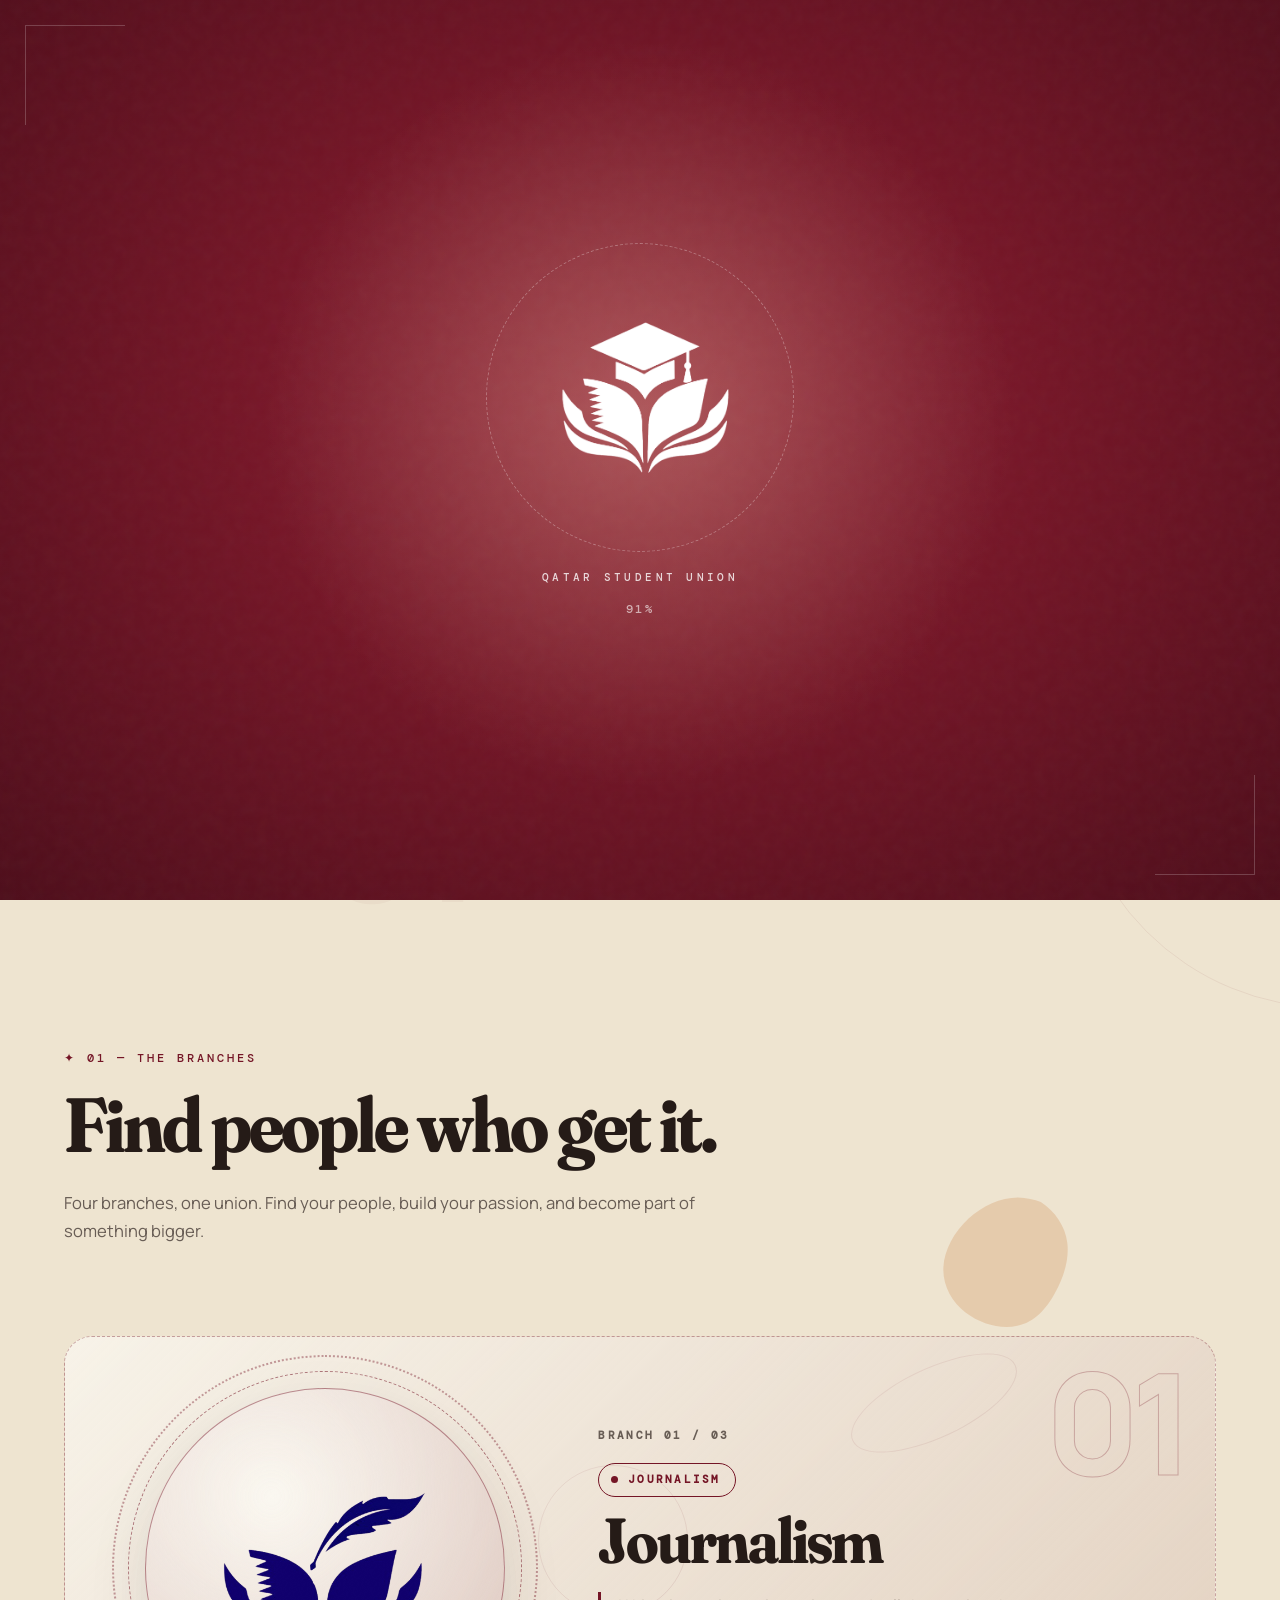
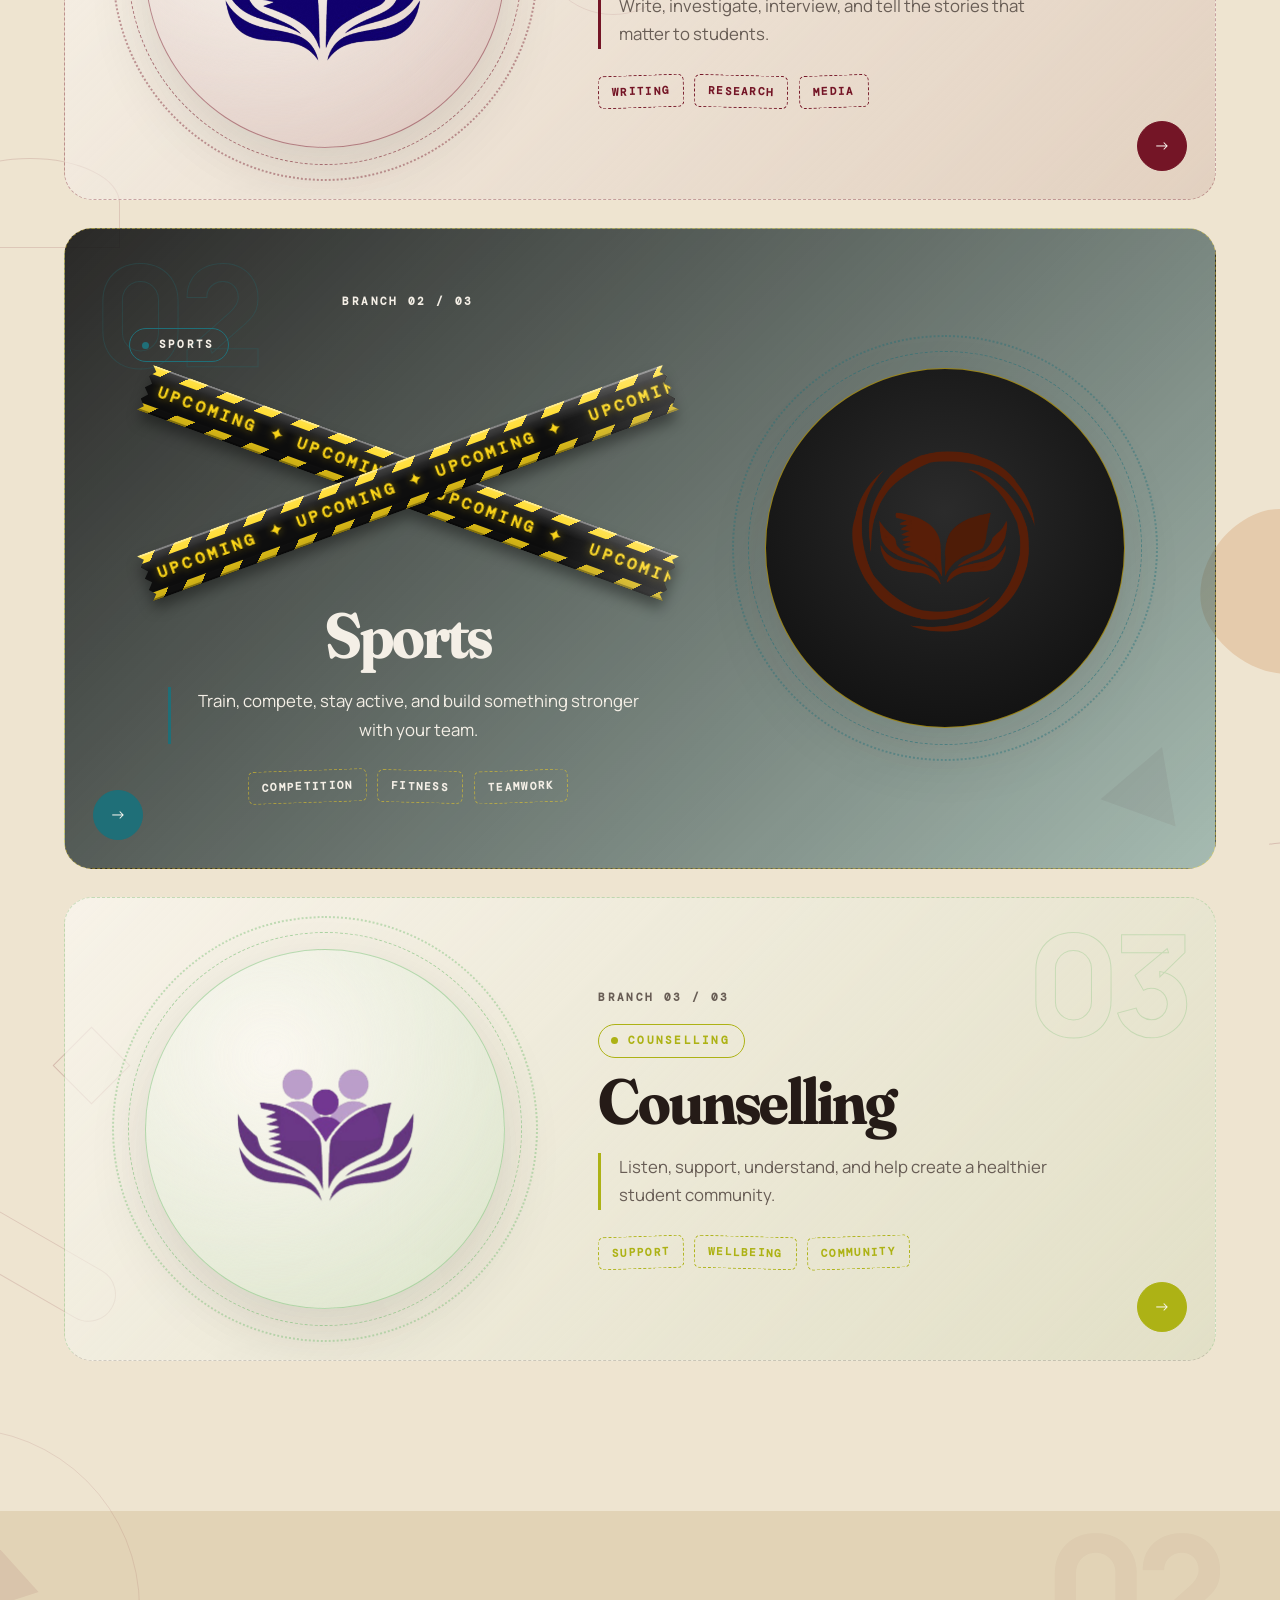
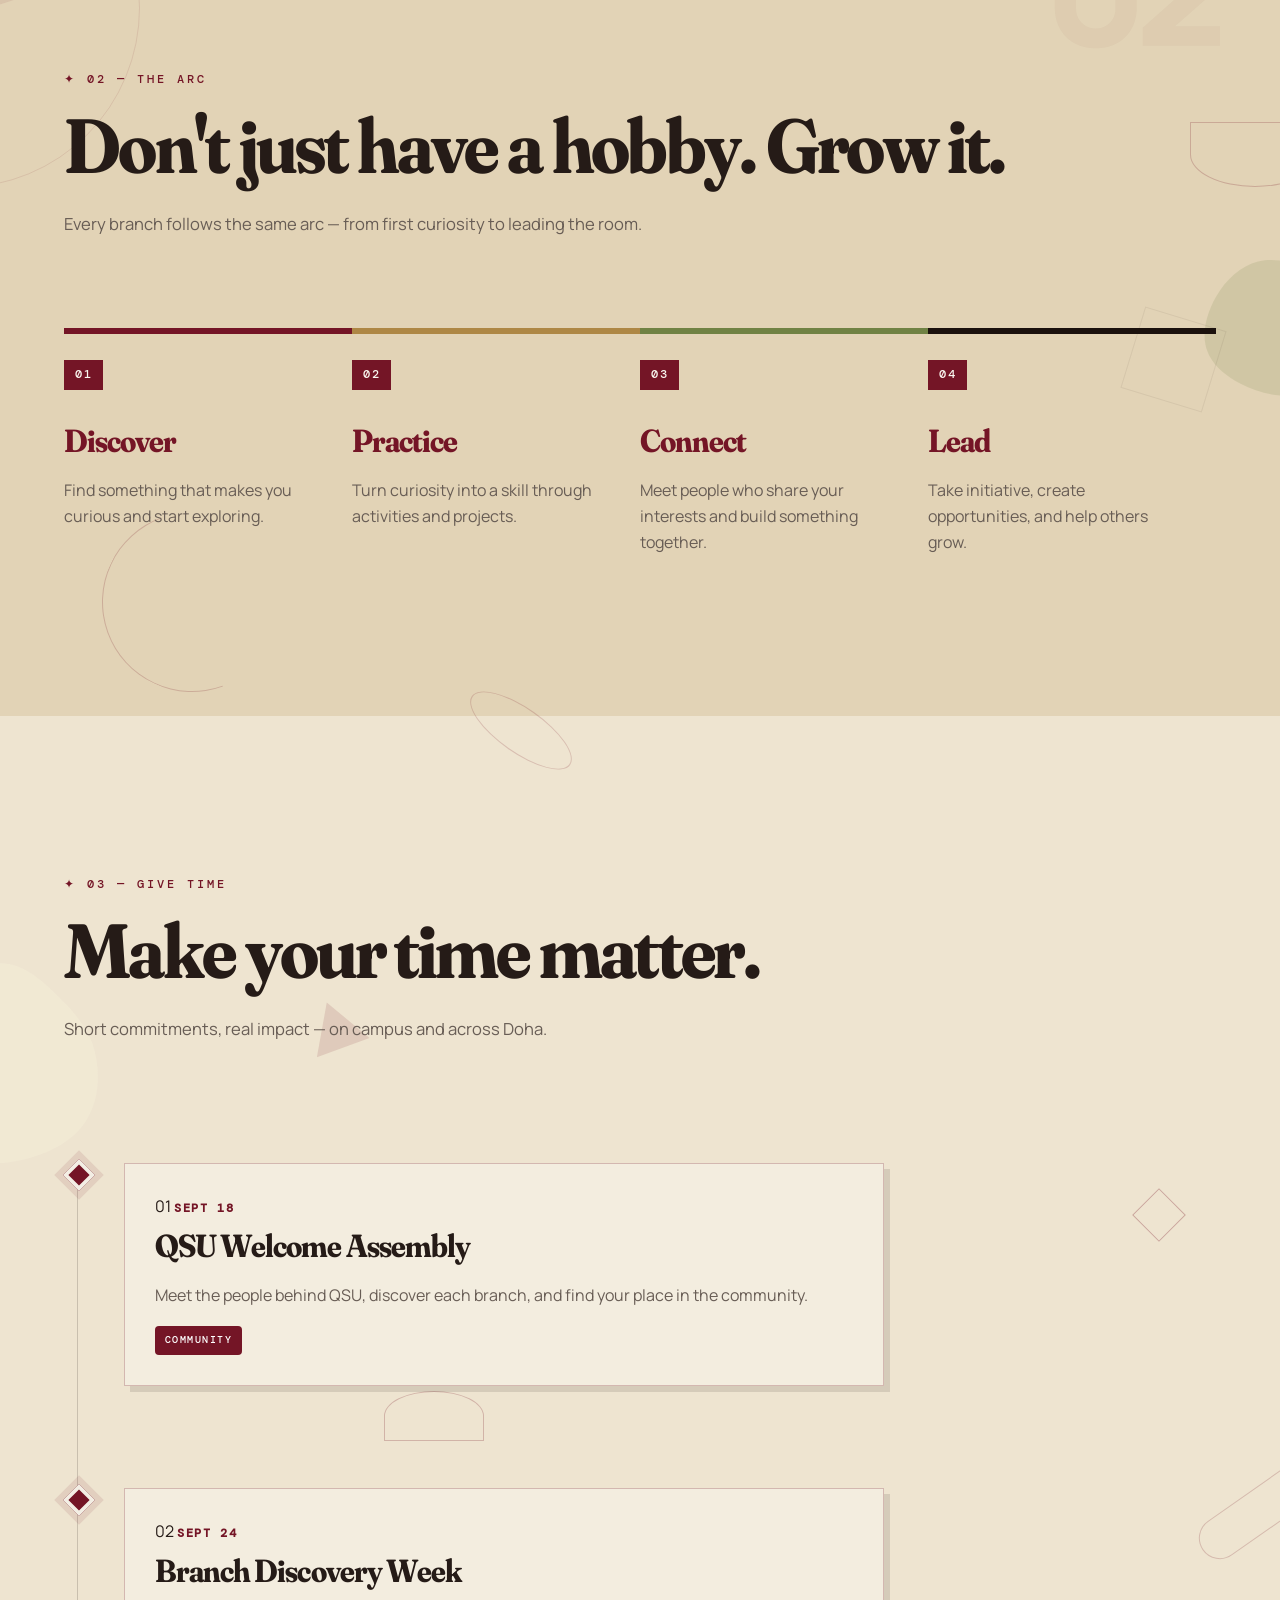
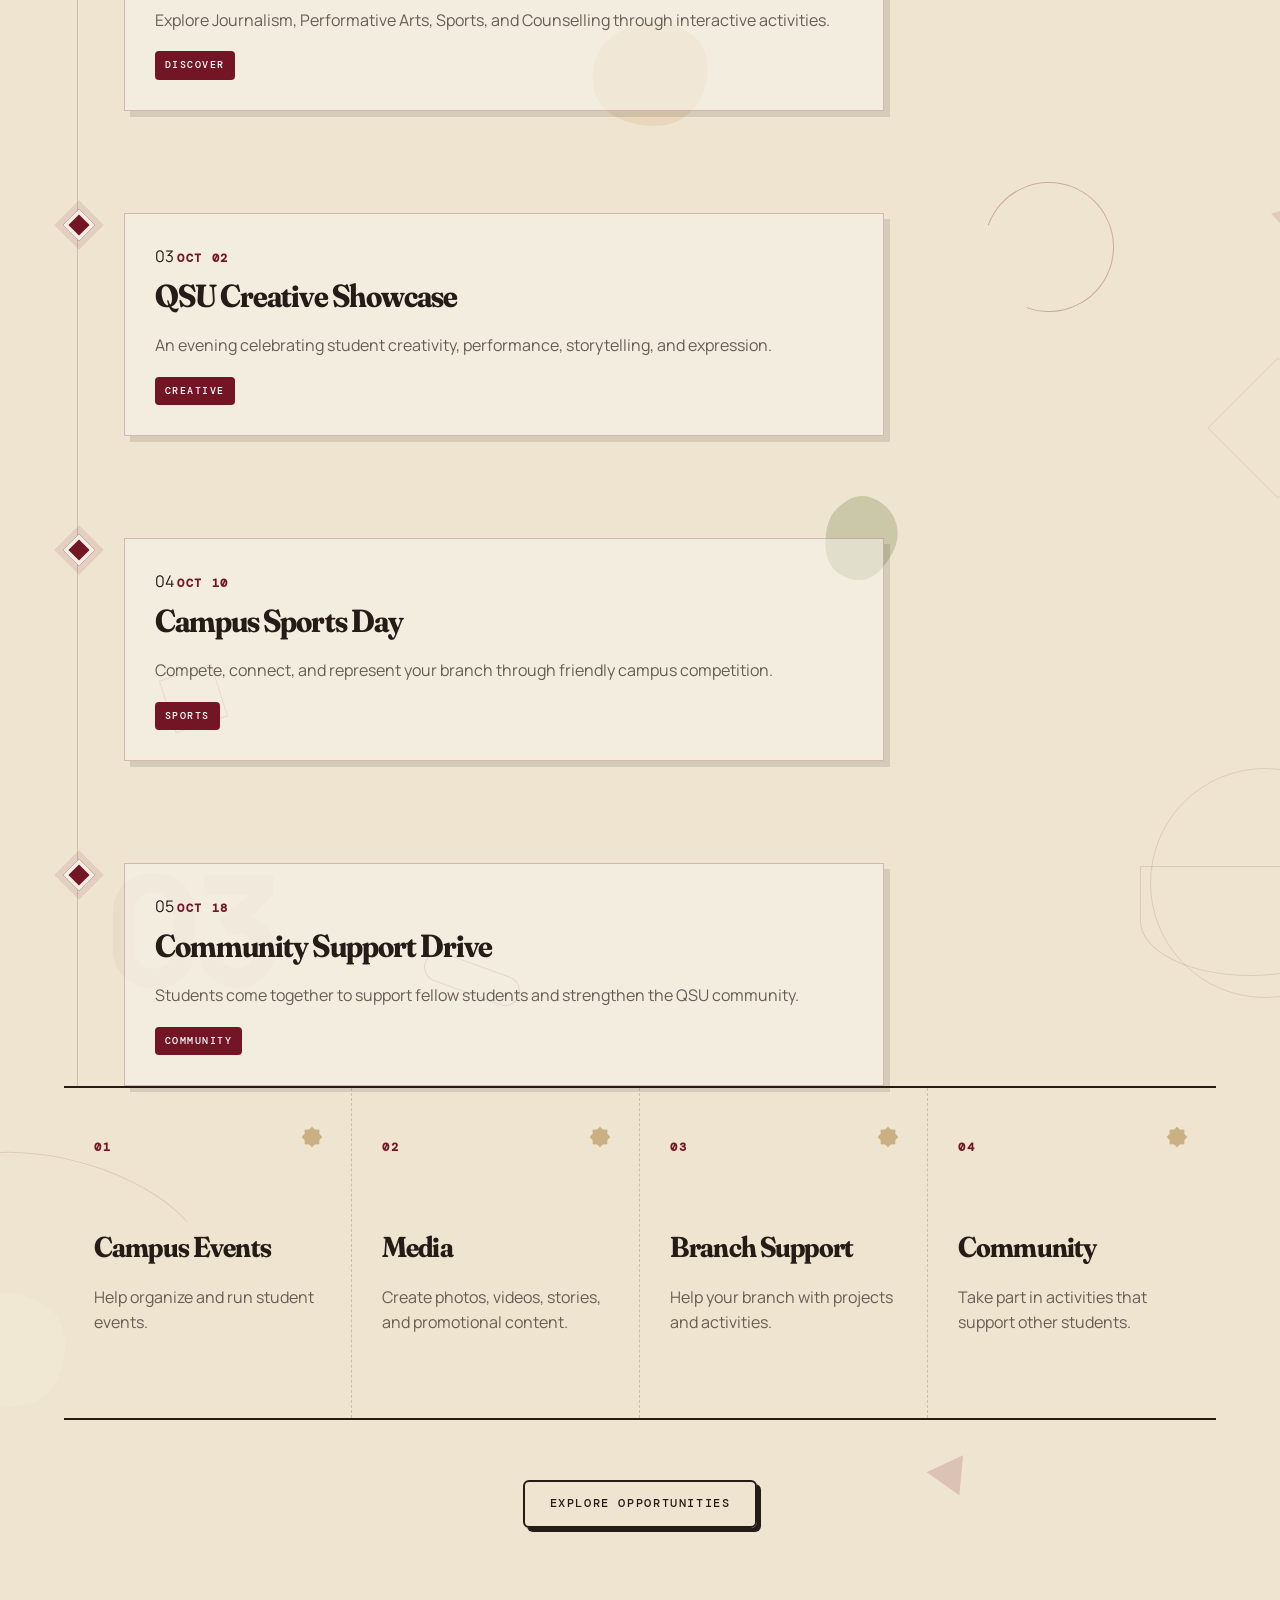
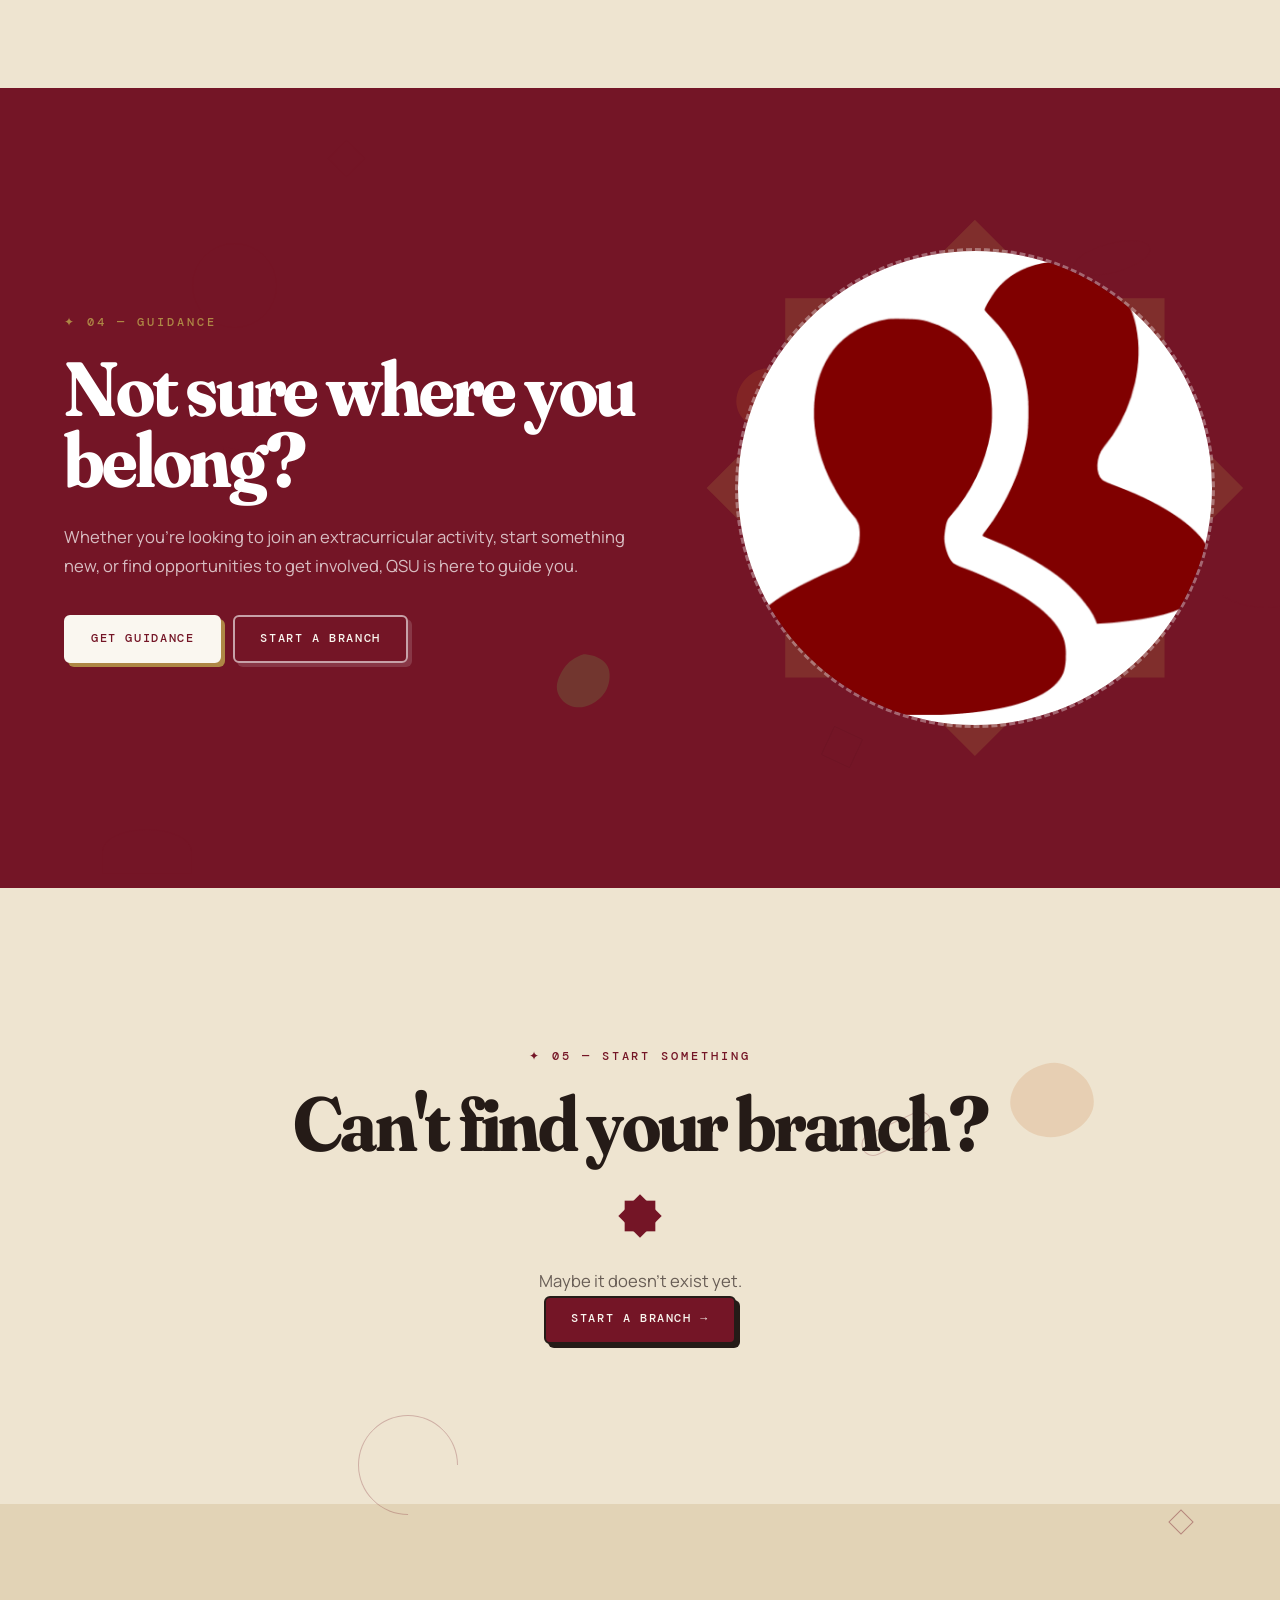
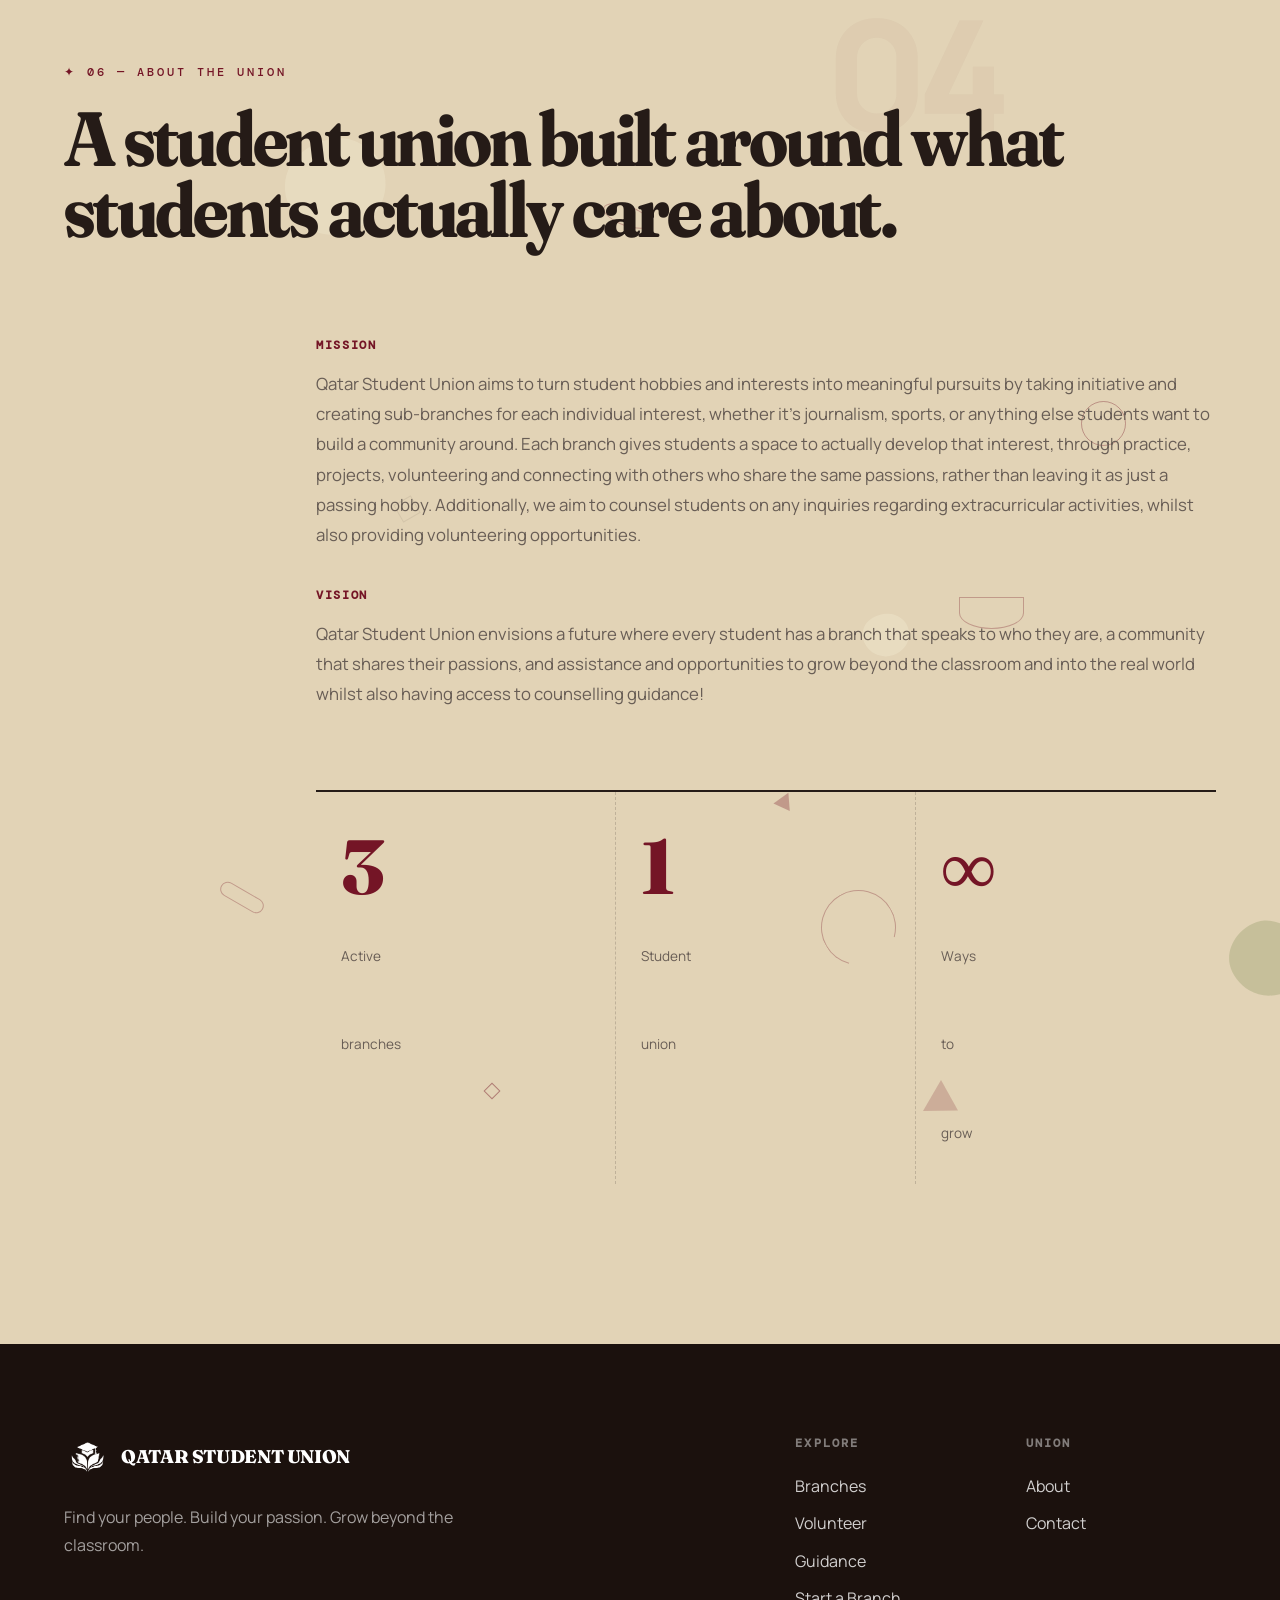
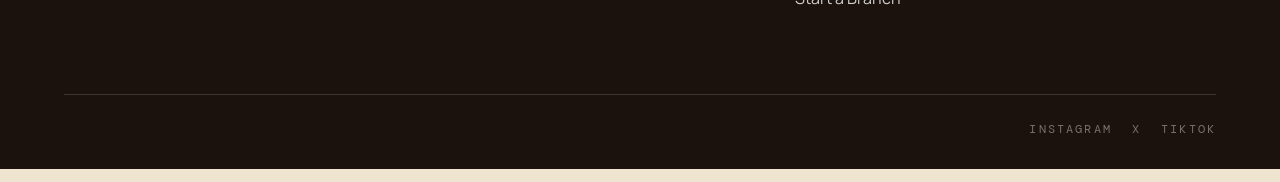
==== commit 65797a5b: "Add files via upload" ====
--- a/index.html
+++ b/index.html
@@ -489,6 +489,15 @@
         alt="Journalism"
       >
 
+    </div>
+
+    <div class="hero-upcoming-cross" role="status" aria-label="Sports branch upcoming">
+      <div class="branch-upcoming-cross__ribbon branch-upcoming-cross__ribbon--one" aria-hidden="true">
+        <div class="branch-upcoming-cross__track"><span>UPCOMING ✦ UPCOMING ✦ UPCOMING ✦ </span><span>UPCOMING ✦ UPCOMING ✦ UPCOMING ✦ </span></div>
+      </div>
+      <div class="branch-upcoming-cross__ribbon branch-upcoming-cross__ribbon--two" aria-hidden="true">
+        <div class="branch-upcoming-cross__track"><span>UPCOMING ✦ UPCOMING ✦ UPCOMING ✦ </span><span>UPCOMING ✦ UPCOMING ✦ UPCOMING ✦ </span></div>
+      </div>
     </div>
 
     <button
--- a/style.css
+++ b/style.css
@@ -6430,4 +6430,434 @@
   max-height: 78% !important;
   object-fit: contain !important;
   object-position: center center !important;
+}
+
+
+/* =========================================================
+   SPORTS BRANCH — ANIMATED UPCOMING WARNING TAPE
+   Only the Sports branch receives this yellow/black tape.
+========================================================= */
+
+#branches .branch-upcoming-tape {
+  position: relative;
+  display: block;
+  width: min(100%, 420px);
+  height: 38px;
+  margin: 2px 0 18px;
+  overflow: hidden;
+  border: 2px solid #171717;
+  background: repeating-linear-gradient(
+    135deg,
+    #f5d323 0,
+    #f5d323 16px,
+    #171717 16px,
+    #171717 32px
+  );
+  box-shadow: 4px 4px 0 rgba(37, 27, 23, .16);
+  transform: rotate(-1.2deg);
+}
+
+#branches .branch-upcoming-tape__track {
+  display: flex;
+  align-items: center;
+  width: max-content;
+  height: 100%;
+  animation: sportsTapeScroll 13s linear infinite;
+  will-change: transform;
+}
+
+#branches .branch-upcoming-tape__track span {
+  flex: 0 0 auto;
+  display: block;
+  padding: 0 12px;
+  color: #171717;
+  font-family: "DM Mono", monospace;
+  font-size: .78rem;
+  font-weight: 900;
+  line-height: 1;
+  letter-spacing: .12em;
+  white-space: nowrap;
+  text-shadow: 0 1px 0 rgba(255, 255, 255, .18);
+}
+
+@keyframes sportsTapeScroll {
+  from { transform: translateX(0); }
+  to { transform: translateX(-50%); }
+}
+
+@media (prefers-reduced-motion: reduce) {
+  #branches .branch-upcoming-tape__track {
+    animation: none;
+    transform: none;
+  }
+}
+
+
+/* =========================================================
+   SPORTS UPCOMING — CROSSING WARNING TAPES (X)
+   Applied only to the Sports branch and its hero state.
+========================================================= */
+
+#branches .branch-upcoming-cross {
+  position: relative;
+  width: min(100%, 330px);
+  height: 116px;
+  margin: 0 0 18px;
+  isolation: isolate;
+  filter: drop-shadow(0 9px 7px rgba(0, 0, 0, .38));
+}
+
+.branch-upcoming-cross__ribbon {
+  position: absolute;
+  left: 50%;
+  top: 50%;
+  width: 112%;
+  height: 35px;
+  overflow: hidden;
+  border: 2px solid #111;
+  background: repeating-linear-gradient(135deg, #f7d51f 0 16px, #171717 16px 32px);
+  box-shadow: 0 4px 0 rgba(0, 0, 0, .42), inset 0 1px 0 rgba(255,255,255,.28);
+  transform-origin: center;
+}
+
+.branch-upcoming-cross__ribbon--one { transform: translate(-50%, -50%) rotate(20deg); }
+.branch-upcoming-cross__ribbon--two { transform: translate(-50%, -50%) rotate(-20deg); }
+
+.branch-upcoming-cross__track {
+  display: flex;
+  align-items: center;
+  width: max-content;
+  height: 100%;
+  animation: sportsTapeScroll 11s linear infinite;
+  will-change: transform;
+}
+
+.branch-upcoming-cross__track span {
+  flex: 0 0 auto;
+  padding: 0 10px;
+  color: #fff;
+  font-family: "DM Mono", monospace;
+  font-size: 13px;
+  font-weight: 900;
+  letter-spacing: .11em;
+  white-space: nowrap;
+  text-shadow: 0 2px 2px rgba(0,0,0,.9);
+}
+
+/* The hero version sits over the branch image when Sports is selected. */
+.hero-upcoming-cross {
+  display: none;
+  position: absolute;
+  z-index: 35;
+  left: 50%;
+  top: 50%;
+  width: min(90%, 390px);
+  height: 160px;
+  transform: translate(-50%, -50%);
+  pointer-events: none;
+  filter: drop-shadow(0 12px 10px rgba(0,0,0,.58));
+}
+
+.hero[data-branch="sports"] .hero-upcoming-cross { display: block; }
+.hero-upcoming-cross .branch-upcoming-cross__ribbon { height: 42px; border-width: 3px; }
+.hero-upcoming-cross .branch-upcoming-cross__track span { font-size: 15px; }
+
+@media (max-width: 600px) {
+  #branches .branch-upcoming-cross { width: min(100%, 270px); height: 104px; }
+  .hero-upcoming-cross { width: 96%; height: 128px; }
+  .hero-upcoming-cross .branch-upcoming-cross__ribbon { height: 34px; }
+  .hero-upcoming-cross .branch-upcoming-cross__track span { font-size: 12px; }
+}
+
+@media (prefers-reduced-motion: reduce) {
+  .branch-upcoming-cross__track { animation: none; }
+}
+
+/* =========================================================
+   SPORTS ONLY — LARGER, CENTERED UPCOMING X
+   Normal document flow keeps the Sports row from overlapping
+   neighboring branch rows. All other branches stay unchanged.
+========================================================= */
+
+#branches .branch-row[data-branch="sports"] {
+  min-height: 560px;
+  padding: clamp(44px, 5vw, 76px) clamp(28px, 5vw, 76px);
+  align-items: center;
+  gap: clamp(28px, 4vw, 64px);
+}
+
+#branches .branch-row[data-branch="sports"] .branch-row__content {
+  display: flex;
+  flex-direction: column;
+  align-items: center;
+  justify-content: center;
+  text-align: center;
+  width: 100%;
+  min-width: 0;
+}
+
+#branches .branch-row[data-branch="sports"] .branch-row__meta,
+#branches .branch-row[data-branch="sports"] .branch-row__eyebrow,
+#branches .branch-row[data-branch="sports"] .branch-row__description,
+#branches .branch-row[data-branch="sports"] .branch-row__tags {
+  text-align: center;
+  justify-content: center;
+}
+
+#branches .branch-row[data-branch="sports"] .branch-upcoming-cross {
+  width: min(100%, 500px);
+  height: 190px;
+  margin: 12px auto 28px;
+  flex: 0 0 auto;
+}
+
+#branches .branch-row[data-branch="sports"] .branch-upcoming-cross__ribbon {
+  height: 48px;
+}
+
+#branches .branch-row[data-branch="sports"] .branch-upcoming-cross__track span {
+  font-size: 16px;
+  padding-inline: 14px;
+}
+
+#branches .branch-row[data-branch="sports"] .branch-row__content h3 {
+  text-align: center;
+}
+
+#branches .branch-row[data-branch="sports"] .branch-row__tags {
+  display: flex;
+  flex-wrap: wrap;
+  width: 100%;
+}
+
+/* Bigger X over the hero image, still contained within the hero visual. */
+.hero-upcoming-cross {
+  width: min(96%, 620px);
+  height: clamp(210px, 24vw, 290px);
+}
+
+.hero-upcoming-cross .branch-upcoming-cross__ribbon {
+  height: clamp(48px, 5vw, 62px);
+  border-width: 4px;
+}
+
+.hero-upcoming-cross .branch-upcoming-cross__track span {
+  font-size: clamp(16px, 1.6vw, 20px);
+  padding-inline: 16px;
+}
+
+@media (max-width: 800px) {
+  #branches .branch-row[data-branch="sports"] {
+    min-height: 0;
+    grid-template-columns: minmax(0, 1fr);
+    grid-template-areas:
+      "img"
+      "content";
+    gap: 30px;
+  }
+
+  #branches .branch-row[data-branch="sports"] .branch-row__image-wrap {
+    width: min(78%, 320px);
+  }
+
+  #branches .branch-row[data-branch="sports"] .branch-upcoming-cross {
+    width: min(100%, 430px);
+    height: 166px;
+  }
+
+  .hero-upcoming-cross {
+    width: 98%;
+    height: clamp(150px, 34vw, 220px);
+  }
+}
+
+@media (max-width: 600px) {
+  #branches .branch-row[data-branch="sports"] {
+    padding: 38px 20px;
+  }
+
+  #branches .branch-row[data-branch="sports"] .branch-upcoming-cross {
+    width: min(100%, 330px);
+    height: 140px;
+    margin: 8px auto 22px;
+  }
+
+  #branches .branch-row[data-branch="sports"] .branch-upcoming-cross__ribbon {
+    height: 36px;
+  }
+
+  #branches .branch-row[data-branch="sports"] .branch-upcoming-cross__track span {
+    font-size: 12px;
+    padding-inline: 9px;
+  }
+
+  .hero-upcoming-cross {
+    width: 96%;
+    height: 145px;
+  }
+
+  .hero-upcoming-cross .branch-upcoming-cross__ribbon {
+    height: 36px;
+    border-width: 3px;
+  }
+
+  .hero-upcoming-cross .branch-upcoming-cross__track span {
+    font-size: 12px;
+    padding-inline: 9px;
+  }
+}
+
+
+/* =========================================================
+   SPORTS — CAUTION TAPE v2 + DARK SHADE
+   Appended last so it overrides the earlier tape styles.
+   Real hazard-tape look: striped edges, black label band with
+   yellow text, glossy sheen, torn ends, soft swaying motion.
+========================================================= */
+
+.branch-upcoming-cross__ribbon {
+  border: 0 !important;
+  border-radius: 2px;
+  background:
+    linear-gradient(#0f0f0f, #0f0f0f) center / 100% 64% no-repeat,
+    repeating-linear-gradient(135deg, #ffd91a 0 14px, #121212 14px 28px) !important;
+  box-shadow:
+    0 6px 0 rgba(0, 0, 0, .35),
+    0 14px 18px rgba(0, 0, 0, .45),
+    inset 0 2px 0 rgba(255, 255, 255, .35),
+    inset 0 -2px 0 rgba(0, 0, 0, .35) !important;
+  /* torn / notched tape ends */
+  clip-path: polygon(
+    0 0, 100% 0, 99% 12%, 100% 25%, 99% 38%, 100% 50%, 99% 62%, 100% 75%, 99% 88%, 100% 100%,
+    0 100%, 1% 88%, 0 75%, 1% 62%, 0 50%, 1% 38%, 0 25%, 1% 12%
+  );
+}
+
+/* glossy sheen that slowly sweeps across the tape */
+.branch-upcoming-cross__ribbon::after {
+  content: "";
+  position: absolute;
+  inset: 0;
+  z-index: 3;
+  pointer-events: none;
+  background:
+    linear-gradient(100deg, transparent 35%, rgba(255, 255, 255, .28) 50%, transparent 65%) 0 0 / 220% 100%,
+    linear-gradient(180deg, rgba(255, 255, 255, .22), transparent 40%, rgba(0, 0, 0, .22));
+  animation: tapeSheen 5.5s ease-in-out infinite;
+}
+
+@keyframes tapeSheen {
+  0%   { background-position: 160% 0, 0 0; }
+  60%, 100% { background-position: -60% 0, 0 0; }
+}
+
+.branch-upcoming-cross__track {
+  position: relative;
+  z-index: 2;
+}
+
+.branch-upcoming-cross__track span {
+  color: #ffd91a !important;
+  text-shadow: 0 0 8px rgba(255, 217, 26, .45), 0 1px 0 #000 !important;
+  letter-spacing: .2em !important;
+}
+
+/* the two tapes sway gently, like they're hanging */
+.branch-upcoming-cross__ribbon--one {
+  animation: tapeSwayOne 6s ease-in-out infinite;
+}
+.branch-upcoming-cross__ribbon--two {
+  animation: tapeSwayTwo 6s ease-in-out infinite;
+}
+
+@keyframes tapeSwayOne {
+  0%, 100% { transform: translate(-50%, -50%) rotate(20deg); }
+  50%      { transform: translate(-50%, -50%) rotate(18.2deg); }
+}
+@keyframes tapeSwayTwo {
+  0%, 100% { transform: translate(-50%, -50%) rotate(-20deg); }
+  50%      { transform: translate(-50%, -50%) rotate(-18.2deg); }
+}
+
+/* little pin where the tapes cross */
+.branch-upcoming-cross::after,
+.hero-upcoming-cross::after {
+  content: "";
+  position: absolute;
+  left: 50%;
+  top: 50%;
+  z-index: 5;
+  visibility: hidden;
+  width: 14px;
+  height: 14px;
+  border-radius: 50%;
+  transform: translate(-50%, -50%);
+  background: radial-gradient(circle at 35% 30%, #d9d9d9, #5a5a5a 60%, #222);
+  box-shadow: 0 2px 4px rgba(0, 0, 0, .6);
+}
+
+/* ---------- DARK SHADE: hero when Sports is selected ---------- */
+
+.hero__circle::after {
+  content: "";
+  position: absolute;
+  inset: 0;
+  z-index: 22;
+  border-radius: 50%;
+  pointer-events: none;
+  opacity: 0;
+  background:
+    radial-gradient(circle at 50% 45%, rgba(0, 0, 0, .25), rgba(0, 0, 0, .78) 85%);
+  transition: opacity .6s ease;
+}
+
+.hero[data-branch="sports"] .hero__circle::after {
+  opacity: 1;
+}
+
+.hero[data-branch="sports"] #heroBranchImage {
+  filter: brightness(.5) saturate(.7) contrast(1.05);
+}
+
+.hero[data-branch="sports"] .hero__circle {
+  border-color: #1b1b1b !important;
+  box-shadow:
+    0 30px 80px rgba(0, 0, 0, .55),
+    0 0 0 3px rgba(255, 217, 26, .55) !important;
+}
+
+/* ---------- DARK SHADE: Sports row in the branches list ---------- */
+
+#branches .branch-row[data-branch="sports"] .branch-row__image-wrap {
+  background:
+    radial-gradient(circle at 50% 40%, #2b2b2b, #0c0c0c) !important;
+  border-color: rgba(255, 217, 26, .55) !important;
+}
+
+#branches .branch-row[data-branch="sports"] .branch-row__image-wrap img {
+  filter: brightness(.5) saturate(.7) contrast(1.05);
+}
+
+#branches .branch-row[data-branch="sports"] {
+  background:
+    linear-gradient(135deg, rgba(24, 24, 24, .92), rgba(var(--accent-rgb), .35)) !important;
+  border-color: rgba(255, 217, 26, .4) !important;
+}
+
+#branches .branch-row[data-branch="sports"] .branch-row__content h3,
+#branches .branch-row[data-branch="sports"] .branch-row__description,
+#branches .branch-row[data-branch="sports"] .branch-row__eyebrow,
+#branches .branch-row[data-branch="sports"] .branch-row__meta {
+  color: #f4efe6 !important;
+}
+
+#branches .branch-row[data-branch="sports"] .branch-row__tags span {
+  color: #f4efe6 !important;
+  border-color: rgba(255, 217, 26, .5) !important;
+}
+
+@media (prefers-reduced-motion: reduce) {
+  .branch-upcoming-cross__ribbon--one,
+  .branch-upcoming-cross__ribbon--two,
+  .branch-upcoming-cross__ribbon::after { animation: none; }
 }
